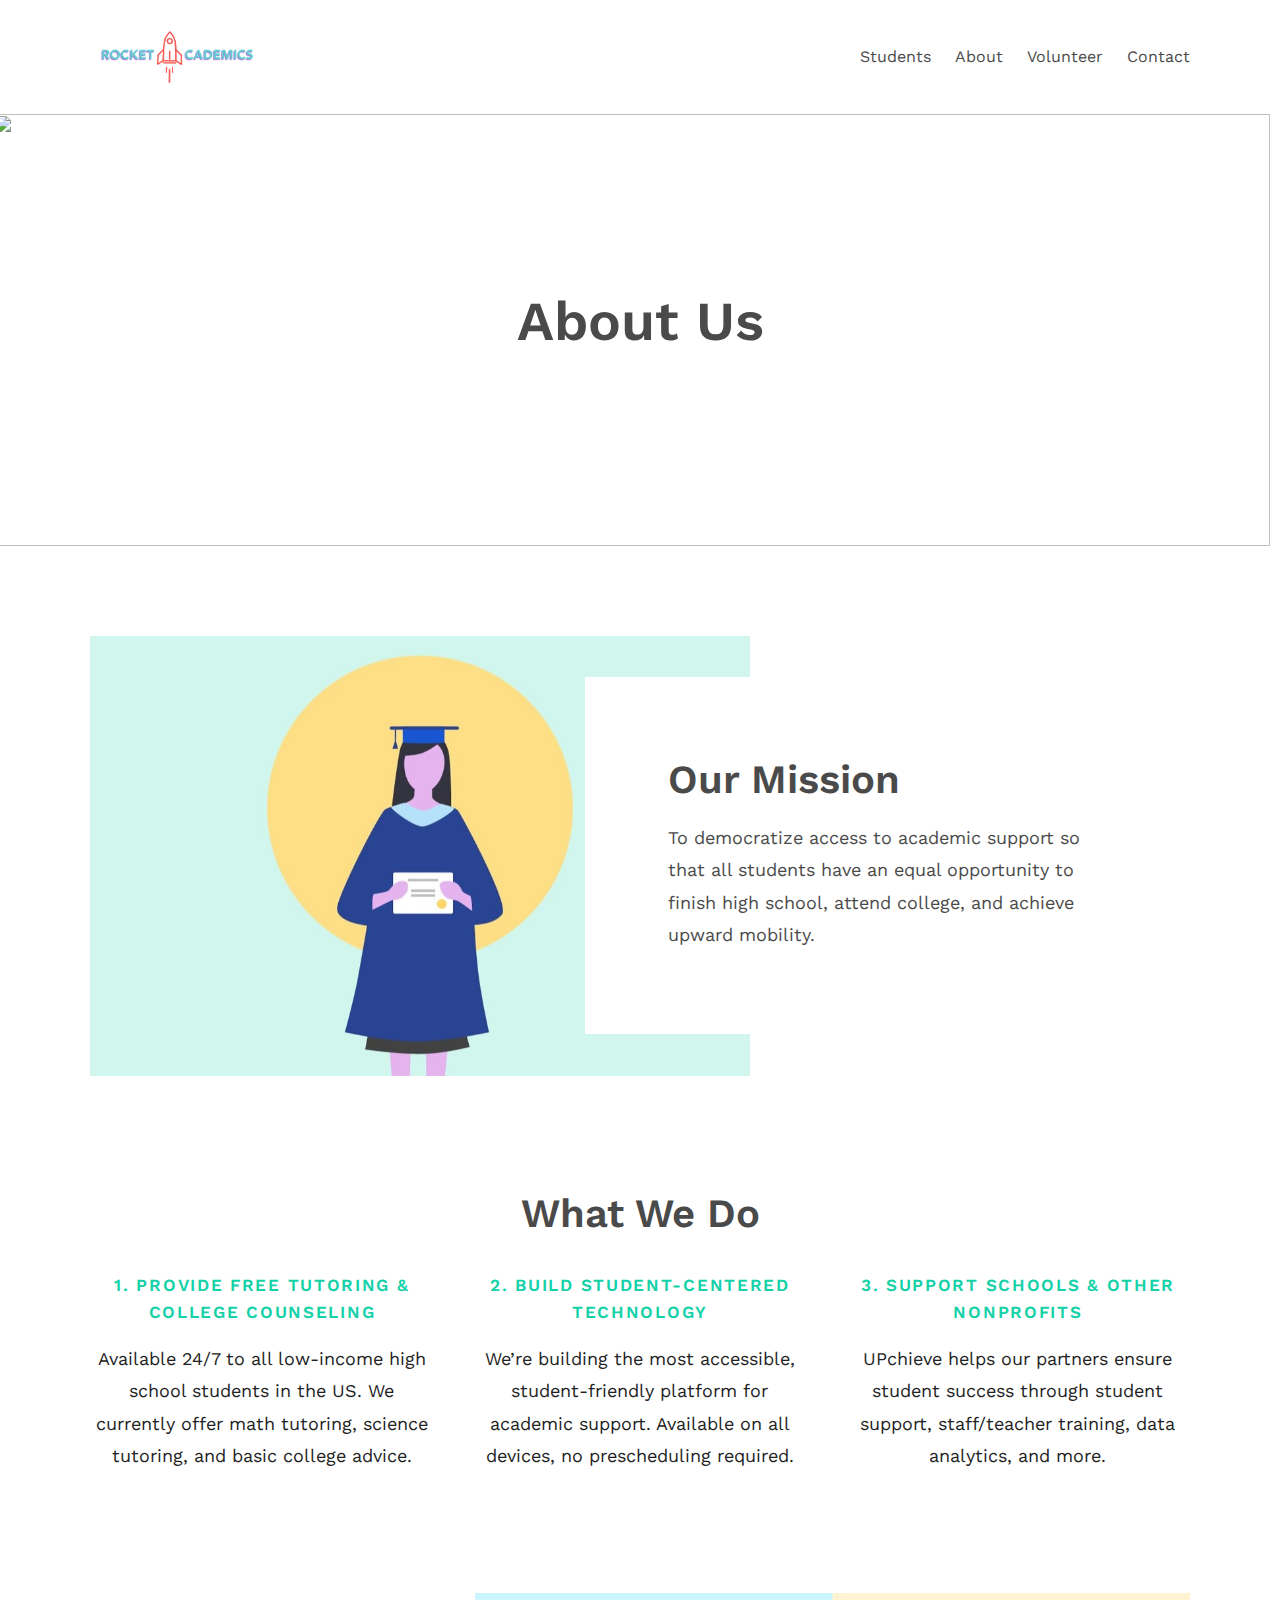
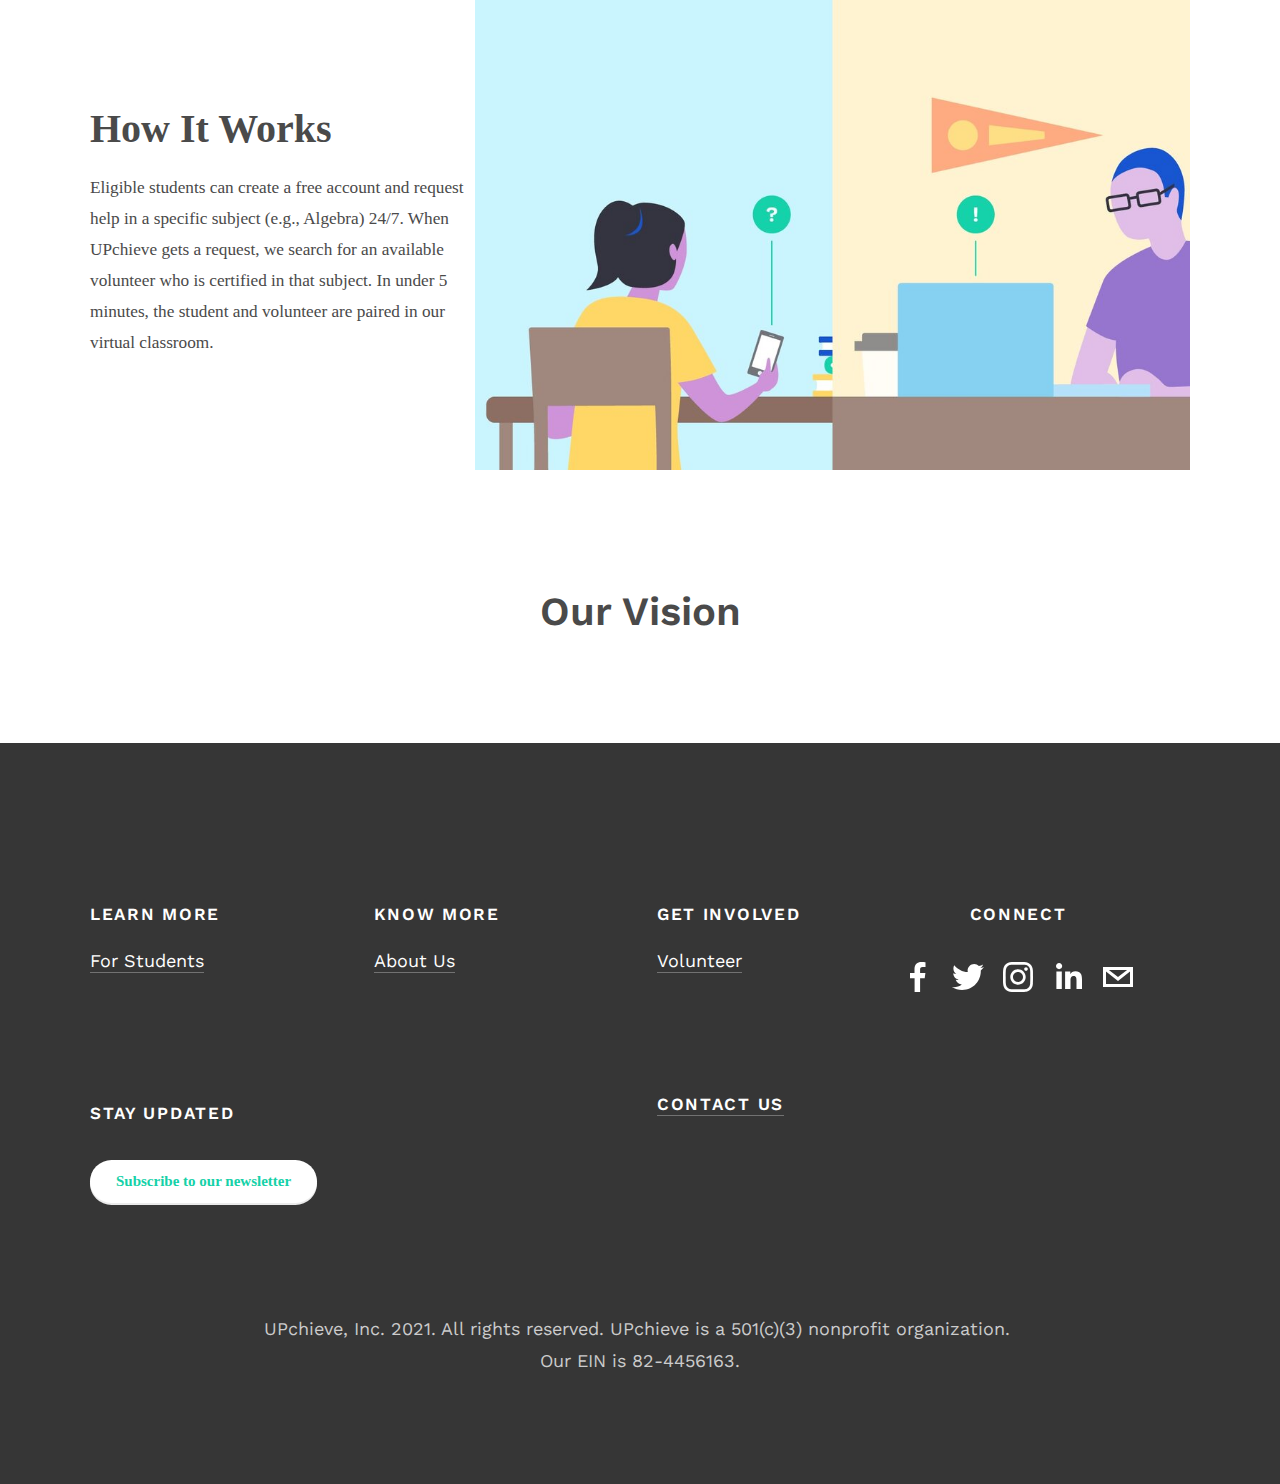
==== about-us.html @ 7eaf2185 "Update about-us.html" ====
<html xmlns:og="http://opengraphprotocol.org/schema/" xmlns:fb="http://www.facebook.com/2008/fbml" lang="en-US" class="yui3-js-enabled js flexbox canvas canvastext webgl no-touch hashchange history draganddrop rgba hsla multiplebgs backgroundsize borderimage borderradius boxshadow textshadow opacity cssanimations csscolumns cssgradients cssreflections csstransforms no-csstransforms3d csstransitions video audio svg inlinesvg svgclippaths wf-proximanova-n3-active wf-proximanova-n4-active wf-proximanova-n5-active wf-proximanova-n7-active wf-proximanova-i3-active wf-proximanova-i7-active wf-sofiapro-n3-active wf-sofiapro-n4-active wf-sofiapro-n5-active wf-sofiapro-n6-active wf-sofiapro-n7-active wf-active" style="" id="yui_3_17_2_1_1614247362707_76"><div id="yui3-css-stamp" style="position: absolute !important; visibility: hidden !important"></div><script async="" src="https://www.google-analytics.com/analytics.js"></script><script type="text/javascript" async="" src="https://app.posthog.com/static/array.js"></script><script async="" src="https://www.googletagmanager.com/gtm.js?id=GTM-NMVFPLP"></script><script id="allow-copy_script">(function agent() {
    let unlock = false
    document.addEventListener('allow_copy', (event) => {
      unlock = event.detail.unlock
    })

    const copyEvents = [
      'copy',
      'cut',
      'contextmenu',
      'selectstart',
      'mousedown',
      'mouseup',
      'mousemove',
      'keydown',
      'keypress',
      'keyup',
    ]
    const rejectOtherHandlers = (e) => {
      if (unlock) {
        e.stopPropagation()
        if (e.stopImmediatePropagation) e.stopImmediatePropagation()
      }
    }
    copyEvents.forEach((evt) => {
      document.documentElement.addEventListener(evt, rejectOtherHandlers, {
        capture: true,
      })
    })
  })()</script><head>
    <meta http-equiv="X-UA-Compatible" content="IE=edge,chrome=1">
    <meta name="viewport" content="initial-scale=1">

    <!-- This is Squarespace. --><!-- alysa-murray-7nfb -->
<base href="">
<meta charset="utf-8">
<title>Our Mission</title>
<link rel="shortcut icon" type="image/x-icon" href="https://images.squarespace-cdn.com/content/v1/57c0d8d1e58c622e8b6d5328/1491167260033-2BFH0VZBSEUCQPD588D6/ke17ZwdGBToddI8pDm48kOMM_kjGtcvYLyFhJov4gnyoCXeSvxnTEQmG4uwOsdIceAoHiyRoc52GMN5_2H8Wp0pp9QJX1XVE3um6nwW9pNPfmqFq-pEoZhkgyXrP4U0eWubdSzIiYkKFArODYQyhwQ/favicon.ico">
<link rel="canonical" href="https://upchieve.org/mission">
<meta property="og:site_name" content="Rocket Academics Free Online Tutoring">
<meta property="og:title" content="Our Mission">
<meta property="og:url" content="https://upchieve.org/mission">
<meta property="og:type" content="website">
<meta property="og:description" content="Democratizing access to academic support. We believe all students should have access to tutoring and college counseling when they need it.">
<meta property="og:image" content="http:https://static1.squarespace.com/static/57c0d8d1e58c622e8b6d5328/t/6013c2adaed44e75babddcb8/1611907763449/mobile-student1.png?format=1500w">
<meta property="og:image:width" content="1500">
<meta property="og:image:height" content="1342">
<meta itemprop="name" content="Our Mission">
<meta itemprop="url" content="https://upchieve.org/mission">
<meta itemprop="description" content="Democratizing access to academic support. We believe all students should have access to tutoring and college counseling when they need it.">
<meta itemprop="thumbnailUrl" content="http:https://static1.squarespace.com/static/57c0d8d1e58c622e8b6d5328/t/6013c2adaed44e75babddcb8/1611907763449/mobile-student1.png?format=1500w">
<link rel="image_src" href="http:https://static1.squarespace.com/static/57c0d8d1e58c622e8b6d5328/t/6013c2adaed44e75babddcb8/1611907763449/mobile-student1.png?format=1500w">
<meta itemprop="image" content="http:https://static1.squarespace.com/static/57c0d8d1e58c622e8b6d5328/t/6013c2adaed44e75babddcb8/1611907763449/mobile-student1.png?format=1500w">
<meta name="twitter:title" content="Our Mission">
<meta name="twitter:image" content="http:https://static1.squarespace.com/static/57c0d8d1e58c622e8b6d5328/t/6013c2adaed44e75babddcb8/1611907763449/mobile-student1.png?format=1500w">
<meta name="twitter:url" content="https://upchieve.org/mission">
<meta name="twitter:card" content="summary">
<meta name="twitter:description" content="Democratizing access to academic support. We believe all students should have access to tutoring and college counseling when they need it.">
<meta name="description" content="Democratizing access to academic support. We believe all students should 
have access to tutoring and college counseling when they need it.">
<link rel="preconnect" href="https://images.squarespace-cdn.com">
<script type="text/javascript" src="https://use.typekit.net/ik/[base64].js"></script>
<style type="text/css">@font-face{font-family:proxima-nova;src:url(https://use.typekit.net/af/56b0cd/00000000000000007735957d/30/l?subset_id=2&fvd=n3&v=3) format("woff2"),url(https://use.typekit.net/af/56b0cd/00000000000000007735957d/30/d?subset_id=2&fvd=n3&v=3) format("woff"),url(https://use.typekit.net/af/56b0cd/00000000000000007735957d/30/a?subset_id=2&fvd=n3&v=3) format("opentype");font-weight:300;font-style:normal;font-display:auto;}@font-face{font-family:proxima-nova;src:url(https://use.typekit.net/af/d45b9a/000000000000000077359577/30/l?subset_id=2&fvd=n4&v=3) format("woff2"),url(https://use.typekit.net/af/d45b9a/000000000000000077359577/30/d?subset_id=2&fvd=n4&v=3) format("woff"),url(https://use.typekit.net/af/d45b9a/000000000000000077359577/30/a?subset_id=2&fvd=n4&v=3) format("opentype");font-weight:400;font-style:normal;font-display:auto;}@font-face{font-family:proxima-nova;src:url(https://use.typekit.net/af/0758f3/000000000000000077359583/30/l?subset_id=2&fvd=n5&v=3) format("woff2"),url(https://use.typekit.net/af/0758f3/000000000000000077359583/30/d?subset_id=2&fvd=n5&v=3) format("woff"),url(https://use.typekit.net/af/0758f3/000000000000000077359583/30/a?subset_id=2&fvd=n5&v=3) format("opentype");font-weight:500;font-style:normal;font-display:auto;}@font-face{font-family:proxima-nova;src:url(https://use.typekit.net/af/98e3f6/000000000000000077359562/30/l?subset_id=2&fvd=n7&v=3) format("woff2"),url(https://use.typekit.net/af/98e3f6/000000000000000077359562/30/d?subset_id=2&fvd=n7&v=3) format("woff"),url(https://use.typekit.net/af/98e3f6/000000000000000077359562/30/a?subset_id=2&fvd=n7&v=3) format("opentype");font-weight:700;font-style:normal;font-display:auto;}@font-face{font-family:proxima-nova;src:url(https://use.typekit.net/af/fcae55/000000000000000077359580/30/l?subset_id=2&fvd=i3&v=3) format("woff2"),url(https://use.typekit.net/af/fcae55/000000000000000077359580/30/d?subset_id=2&fvd=i3&v=3) format("woff"),url(https://use.typekit.net/af/fcae55/000000000000000077359580/30/a?subset_id=2&fvd=i3&v=3) format("opentype");font-weight:300;font-style:italic;font-display:auto;}@font-face{font-family:proxima-nova;src:url(https://use.typekit.net/af/624cab/000000000000000077359558/30/l?subset_id=2&fvd=i7&v=3) format("woff2"),url(https://use.typekit.net/af/624cab/000000000000000077359558/30/d?subset_id=2&fvd=i7&v=3) format("woff"),url(https://use.typekit.net/af/624cab/000000000000000077359558/30/a?subset_id=2&fvd=i7&v=3) format("opentype");font-weight:700;font-style:italic;font-display:auto;}@font-face{font-family:sofia-pro;src:url(https://use.typekit.net/af/1416a9/00000000000000007735a15a/30/l?subset_id=2&fvd=n3&v=3) format("woff2"),url(https://use.typekit.net/af/1416a9/00000000000000007735a15a/30/d?subset_id=2&fvd=n3&v=3) format("woff"),url(https://use.typekit.net/af/1416a9/00000000000000007735a15a/30/a?subset_id=2&fvd=n3&v=3) format("opentype");font-weight:300;font-style:normal;font-display:auto;}@font-face{font-family:sofia-pro;src:url(https://use.typekit.net/af/5e6988/00000000000000007735a163/30/l?subset_id=2&fvd=n4&v=3) format("woff2"),url(https://use.typekit.net/af/5e6988/00000000000000007735a163/30/d?subset_id=2&fvd=n4&v=3) format("woff"),url(https://use.typekit.net/af/5e6988/00000000000000007735a163/30/a?subset_id=2&fvd=n4&v=3) format("opentype");font-weight:400;font-style:normal;font-display:auto;}@font-face{font-family:sofia-pro;src:url(https://use.typekit.net/af/4abf65/00000000000000007735a15d/30/l?subset_id=2&fvd=n5&v=3) format("woff2"),url(https://use.typekit.net/af/4abf65/00000000000000007735a15d/30/d?subset_id=2&fvd=n5&v=3) format("woff"),url(https://use.typekit.net/af/4abf65/00000000000000007735a15d/30/a?subset_id=2&fvd=n5&v=3) format("opentype");font-weight:500;font-style:normal;font-display:auto;}@font-face{font-family:sofia-pro;src:url(https://use.typekit.net/af/61b4ba/00000000000000007735a167/30/l?subset_id=2&fvd=n6&v=3) format("woff2"),url(https://use.typekit.net/af/61b4ba/00000000000000007735a167/30/d?subset_id=2&fvd=n6&v=3) format("woff"),url(https://use.typekit.net/af/61b4ba/00000000000000007735a167/30/a?subset_id=2&fvd=n6&v=3) format("opentype");font-weight:600;font-style:normal;font-display:auto;}@font-face{font-family:sofia-pro;src:url(https://use.typekit.net/af/09d302/00000000000000007735a14e/30/l?subset_id=2&fvd=n7&v=3) format("woff2"),url(https://use.typekit.net/af/09d302/00000000000000007735a14e/30/d?subset_id=2&fvd=n7&v=3) format("woff"),url(https://use.typekit.net/af/09d302/00000000000000007735a14e/30/a?subset_id=2&fvd=n7&v=3) format("opentype");font-weight:700;font-style:normal;font-display:auto;}</style><script type="text/javascript">try{Typekit.load();}catch(e){}</script>
<link rel="stylesheet" type="text/css" href="https://fonts.googleapis.com/css2?family=Alice:wght@400&amp;family=Work+Sans:wght@400;500;600;700">
<script type="text/javascript">SQUARESPACE_ROLLUPS = {};</script>
<script>(function(rollups, name) { if (!rollups[name]) { rollups[name] = {}; } rollups[name].js = ["https://assets.squarespace.com/universal/scripts-compressed/cldr-resource-pack-ee539354c82111cc002ed-min.en-US.js"]; })(SQUARESPACE_ROLLUPS, 'squarespace-cldr_resource_pack');</script>
<script crossorigin="anonymous" src="https://assets.squarespace.com/universal/scripts-compressed/cldr-resource-pack-ee539354c82111cc002ed-min.en-US.js"></script><script>(function(rollups, name) { if (!rollups[name]) { rollups[name] = {}; } rollups[name].js = ["https://assets.squarespace.com/universal/scripts-compressed/common-vendors-697c03eb55dfb6ae0fda8-min.en-US.js"]; })(SQUARESPACE_ROLLUPS, 'squarespace-common_vendors');</script>
<script crossorigin="anonymous" src="https://assets.squarespace.com/universal/scripts-compressed/common-vendors-697c03eb55dfb6ae0fda8-min.en-US.js"></script><script>(function(rollups, name) { if (!rollups[name]) { rollups[name] = {}; } rollups[name].js = ["https://assets.squarespace.com/universal/scripts-compressed/common-ffc8169852b2beeec99f0-min.en-US.js"]; })(SQUARESPACE_ROLLUPS, 'squarespace-common');</script>
<script crossorigin="anonymous" src="https://assets.squarespace.com/universal/scripts-compressed/common-ffc8169852b2beeec99f0-min.en-US.js"></script><script>(function(rollups, name) { if (!rollups[name]) { rollups[name] = {}; } rollups[name].js = ["https://assets.squarespace.com/universal/scripts-compressed/performance-fce1ecd97ff38813b9cf9-min.en-US.js"]; })(SQUARESPACE_ROLLUPS, 'squarespace-performance');</script>
<script crossorigin="anonymous" src="https://assets.squarespace.com/universal/scripts-compressed/performance-fce1ecd97ff38813b9cf9-min.en-US.js" defer=""></script><script data-name="static-context">Static = window.Static || {}; Static.SQUARESPACE_CONTEXT = {"facebookAppId":"314192535267336","facebookApiVersion":"v6.0","rollups":{"squarespace-announcement-bar":{"js":"https://assets.squarespace.com/universal/scripts-compressed/announcement-bar-553805b4ba731f501e893-min.en-US.js"},"squarespace-audio-player":{"css":"https://assets.squarespace.com/universal/styles-compressed/audio-player-03a5305221e9f3857f5d3fbff2cd9bbe-min.en-US.css","js":"https://assets.squarespace.com/universal/scripts-compressed/audio-player-9c1816e8320c93ef4fb27-min.en-US.js"},"squarespace-blog-collection-list":{"css":"https://assets.squarespace.com/universal/styles-compressed/blog-collection-list-d41d8cd98f00b204e9800998ecf8427e-min.en-US.css","js":"https://assets.squarespace.com/universal/scripts-compressed/blog-collection-list-4edf57726cd494ac04e8b-min.en-US.js"},"squarespace-calendar-block-renderer":{"css":"https://assets.squarespace.com/universal/styles-compressed/calendar-block-renderer-1e8a762808391e4b0bd8945da50793ac-min.en-US.css","js":"https://assets.squarespace.com/universal/scripts-compressed/calendar-block-renderer-3b883036f67061bf85b2a-min.en-US.js"},"squarespace-chartjs-helpers":{"css":"https://assets.squarespace.com/universal/styles-compressed/chartjs-helpers-9935a41d63cf08ca108505d288c1712e-min.en-US.css","js":"https://assets.squarespace.com/universal/scripts-compressed/chartjs-helpers-1679d8a6323a97664efce-min.en-US.js"},"squarespace-comments":{"css":"https://assets.squarespace.com/universal/styles-compressed/comments-14f3a759cd4fd78d3ee71727d1140ef7-min.en-US.css","js":"https://assets.squarespace.com/universal/scripts-compressed/comments-aa8a3ce7b3eb97f538077-min.en-US.js"},"squarespace-commerce-cart":{"js":"https://assets.squarespace.com/universal/scripts-compressed/commerce-cart-3e82fdfd23a224908ebe2-min.en-US.js"},"squarespace-dialog":{"css":"https://assets.squarespace.com/universal/styles-compressed/dialog-4c984bcaacc45888f9092057493234b6-min.en-US.css","js":"https://assets.squarespace.com/universal/scripts-compressed/dialog-456a6ff94575f0d037f13-min.en-US.js"},"squarespace-events-collection":{"css":"https://assets.squarespace.com/universal/styles-compressed/events-collection-1e8a762808391e4b0bd8945da50793ac-min.en-US.css","js":"https://assets.squarespace.com/universal/scripts-compressed/events-collection-9817f4956ef062ed31c21-min.en-US.js"},"squarespace-form-rendering-utils":{"js":"https://assets.squarespace.com/universal/scripts-compressed/form-rendering-utils-36b363d3e67aa36e0f427-min.en-US.js"},"squarespace-forms":{"css":"https://assets.squarespace.com/universal/styles-compressed/forms-763d974ea7719bb18959e8f0a891abe6-min.en-US.css","js":"https://assets.squarespace.com/universal/scripts-compressed/forms-2590c8d88ca2b3c048677-min.en-US.js"},"squarespace-gallery-collection-list":{"css":"https://assets.squarespace.com/universal/styles-compressed/gallery-collection-list-d41d8cd98f00b204e9800998ecf8427e-min.en-US.css","js":"https://assets.squarespace.com/universal/scripts-compressed/gallery-collection-list-d0f446a447f9e12c312c6-min.en-US.js"},"squarespace-image-zoom":{"css":"https://assets.squarespace.com/universal/styles-compressed/image-zoom-72b0ab7796582588032aa6472e2e2f14-min.en-US.css","js":"https://assets.squarespace.com/universal/scripts-compressed/image-zoom-d10bceade14c2ca4718d1-min.en-US.js"},"squarespace-pinterest":{"css":"https://assets.squarespace.com/universal/styles-compressed/pinterest-d41d8cd98f00b204e9800998ecf8427e-min.en-US.css","js":"https://assets.squarespace.com/universal/scripts-compressed/pinterest-d6a8a562970aba61c5e0f-min.en-US.js"},"squarespace-popup-overlay":{"css":"https://assets.squarespace.com/universal/styles-compressed/popup-overlay-68d60e7bd84500af34df575998cc00d0-min.en-US.css","js":"https://assets.squarespace.com/universal/scripts-compressed/popup-overlay-0129b4419be4ed0c72496-min.en-US.js"},"squarespace-product-quick-view":{"css":"https://assets.squarespace.com/universal/styles-compressed/product-quick-view-eedd090fe95cd960919fcf1e0a4293c3-min.en-US.css","js":"https://assets.squarespace.com/universal/scripts-compressed/product-quick-view-606fef613d542af0da71a-min.en-US.js"},"squarespace-products-collection-item-v2":{"css":"https://assets.squarespace.com/universal/styles-compressed/products-collection-item-v2-72b0ab7796582588032aa6472e2e2f14-min.en-US.css","js":"https://assets.squarespace.com/universal/scripts-compressed/products-collection-item-v2-9953260ed6470da428cf2-min.en-US.js"},"squarespace-products-collection-list-v2":{"css":"https://assets.squarespace.com/universal/styles-compressed/products-collection-list-v2-72b0ab7796582588032aa6472e2e2f14-min.en-US.css","js":"https://assets.squarespace.com/universal/scripts-compressed/products-collection-list-v2-7aca5927d38b280d42da2-min.en-US.js"},"squarespace-search-page":{"css":"https://assets.squarespace.com/universal/styles-compressed/search-page-207da8872118254c0a795bf9b187c205-min.en-US.css","js":"https://assets.squarespace.com/universal/scripts-compressed/search-page-0490b9c6ed7a4c83d7a5f-min.en-US.js"},"squarespace-search-preview":{"js":"https://assets.squarespace.com/universal/scripts-compressed/search-preview-2a260c7df057c4cadd3aa-min.en-US.js"},"squarespace-share-buttons":{"js":"https://assets.squarespace.com/universal/scripts-compressed/share-buttons-88fb150c92b353f7138f6-min.en-US.js"},"squarespace-simple-liking":{"css":"https://assets.squarespace.com/universal/styles-compressed/simple-liking-9ef41bf7ba753d65ec1acf18e093b88a-min.en-US.css","js":"https://assets.squarespace.com/universal/scripts-compressed/simple-liking-2207ca46fc8e98609572b-min.en-US.js"},"squarespace-social-buttons":{"css":"https://assets.squarespace.com/universal/styles-compressed/social-buttons-bf7788a87c794b73afd9d5c49f72f4f3-min.en-US.css","js":"https://assets.squarespace.com/universal/scripts-compressed/social-buttons-99b9a499693ec3b81e7a3-min.en-US.js"},"squarespace-tourdates":{"css":"https://assets.squarespace.com/universal/styles-compressed/tourdates-d41d8cd98f00b204e9800998ecf8427e-min.en-US.css","js":"https://assets.squarespace.com/universal/scripts-compressed/tourdates-a128b512af81627bbfb11-min.en-US.js"},"squarespace-website-overlays-manager":{"css":"https://assets.squarespace.com/universal/styles-compressed/website-overlays-manager-4f212ab97f9bc590002bb2ff55f69409-min.en-US.css","js":"https://assets.squarespace.com/universal/scripts-compressed/website-overlays-manager-5a7314c41752bbbd49fa1-min.en-US.js"}},"pageType":2,"website":{"id":"57c0d8d1e58c622e8b6d5328","identifier":"alysa-murray-7nfb","websiteType":1,"contentModifiedOn":1614047525837,"cloneable":false,"hasBeenCloneable":false,"siteStatus":{},"language":"en-US","timeZone":"America/New_York","machineTimeZoneOffset":-18000000,"timeZoneOffset":-18000000,"timeZoneAbbr":"EST","siteTitle":"Rocket Academics Free Online Tutoring and College Counseling","fullSiteTitle":"Our Mission","siteTagLine":"","siteDescription":"<p>BelieveAchieve is a volunteer-run ed-tech initiative with the goal of providing free, online, and on-demand educational and guidance services to disadvantaged students in the U.S.</p>","logoImageId":"58e6f7d3cd0f6890d14a989b","socialLogoImageId":"6013c2adaed44e75babddcb8","shareButtonOptions":{"3":true,"8":true,"4":true,"6":true,"1":true,"2":true,"7":true},"logoImageUrl":"https://static1.squarespace.com/static/57c0d8d1e58c622e8b6d5328/t/58e6f7d3cd0f6890d14a989b/1614047525837/","socialLogoImageUrl":"https://static1.squarespace.com/static/57c0d8d1e58c622e8b6d5328/t/6013c2adaed44e75babddcb8/1614047525837/","authenticUrl":"https://upchieve.org","internalUrl":"https://alysa-murray-7nfb.squarespace.com","baseUrl":"https://upchieve.org","primaryDomain":"upchieve.org","sslSetting":3,"isHstsEnabled":false,"socialAccounts":[{"serviceId":2,"userId":"1198612856867612","screenname":"BelieveAchieve","addedOn":1472430982133,"profileUrl":"https://www.facebook.com/UPchieve/","iconUrl":"http://graph.facebook.com/1198612856867612/picture?type=square","metaData":{"service":"facebook"},"iconEnabled":true,"serviceName":"facebook"},{"serviceId":4,"userId":"793261756403646465","userName":"EdTech4Good","screenname":"BelieveAchieve","addedOn":1478131040856,"profileUrl":"https://twitter.com/UPchieve","iconUrl":"http://pbs.twimg.com/profile_images/793638282122895360/WINB8hfW_normal.jpg","collectionId":"581a7d6046c3c4492a22ed00","iconEnabled":true,"serviceName":"twitter"},{"serviceId":10,"userId":"8632423060","userName":"upchieve","screenname":"UPchieve","addedOn":1542731965954,"profileUrl":"http://instagram.com/upchieve","iconUrl":"https://scontent.cdninstagram.com/vp/5a386a332fed77d4931d168b95e3e47c/5C7AD4CB/t51.2885-19/s150x150/41775965_2137126069861787_8989593861672140800_n.jpg","collectionId":"5bf438bd506fbedac5b6fe67","iconEnabled":true,"serviceName":"instagram"},{"serviceId":14,"userId":"PSU4GHy9_3","userName":"alysamurray","screenname":"Alysa Murray","addedOn":1472431167954,"profileUrl":"https://www.linkedin.com/company/upchieve","iconUrl":"https://media.licdn.com/mpr/mprx/0_7BV1hxfO1jdwP9hQQ6mgwaSOPyBZvQTnh6h1LwJ0nJiJv9u6oThPwxS0zJi5P9hn2PhOG4axxEeM9G6n6X0fHwfPVEe49GHo6X0riEVYAwgNpq1nEvWY_Oq7s0tHxGxR7bU0kZ8u0Y9","iconEnabled":true,"serviceName":"linkedin"},{"serviceId":20,"userId":"aly.murray@upchieve.org","screenname":"hello@upchieve.org","addedOn":1494873478208,"profileUrl":"mailto:hello@upchieve.org","iconEnabled":true,"serviceName":"email"}],"typekitId":"","statsMigrated":false,"imageMetadataProcessingEnabled":false,"screenshotId":"d0925877","captchaSettings":{"enabledForDonations":false},"showOwnerLogin":false},"websiteSettings":{"id":"57c0d8d1e58c622e8b6d532b","websiteId":"57c0d8d1e58c622e8b6d5328","type":"Non-Profit","subjects":[],"country":"US","state":"NY","simpleLikingEnabled":true,"mobileInfoBarSettings":{"isContactEmailEnabled":false,"isContactPhoneNumberEnabled":false,"isLocationEnabled":false,"isBusinessHoursEnabled":false},"announcementBarSettings":{"style":1,"text":"<p class=\"\" style=\"white-space:pre-wrap;\">In response to COVID-19, we\u2019re giving Title 1 schools 100% free access to UPchieve. Learn more here.</p>","clickthroughUrl":{"url":"https://upchieve.org/school-closures","newWindow":false}},"commentLikesAllowed":true,"commentAnonAllowed":true,"commentThreaded":true,"commentApprovalRequired":false,"commentAvatarsOn":true,"commentSortType":2,"commentFlagThreshold":0,"commentFlagsAllowed":true,"commentEnableByDefault":false,"commentDisableAfterDaysDefault":0,"disqusShortname":"","commentsEnabled":true,"contactPhoneNumber":"","storeSettings":{"returnPolicy":null,"termsOfService":null,"privacyPolicy":null,"expressCheckout":false,"continueShoppingLinkUrl":"/","useLightCart":false,"showNoteField":false,"shippingCountryDefaultValue":"US","billToShippingDefaultValue":false,"showShippingPhoneNumber":false,"isShippingPhoneRequired":false,"showBillingPhoneNumber":false,"isBillingPhoneRequired":false,"currenciesSupported":["CHF","HKD","MXN","EUR","DKK","USD","CAD","MYR","NOK","THB","AUD","SGD","ILS","PLN","GBP","CZK","SEK","NZD","PHP","RUB"],"defaultCurrency":"USD","selectedCurrency":"USD","measurementStandard":1,"showCustomCheckoutForm":false,"enableMailingListOptInByDefault":true,"sameAsRetailLocation":false,"merchandisingSettings":{"scarcityEnabledOnProductItems":false,"scarcityEnabledOnProductBlocks":false,"scarcityMessageType":"DEFAULT_SCARCITY_MESSAGE","scarcityThreshold":10,"multipleQuantityAllowedForServices":true,"restockNotificationsEnabled":false,"restockNotificationsMailingListSignUpEnabled":false,"relatedProductsEnabled":false,"relatedProductsOrdering":"random","soldOutVariantsDropdownDisabled":false,"productComposerOptedIn":false,"productComposerABTestOptedOut":false},"isLive":false,"multipleQuantityAllowedForServices":true},"useEscapeKeyToLogin":false,"ssBadgeType":1,"ssBadgePosition":4,"ssBadgeVisibility":1,"ssBadgeDevices":1,"pinterestOverlayOptions":{"mode":"disabled"},"ampEnabled":true},"cookieSettings":{"isCookieBannerEnabled":false,"isRestrictiveCookiePolicyEnabled":false,"isRestrictiveCookiePolicyAbsolute":false,"cookieBannerText":"","cookieBannerTheme":"","cookieBannerVariant":"","cookieBannerPosition":"","cookieBannerCtaVariant":"","cookieBannerCtaText":""},"websiteCloneable":false,"collection":{"title":"Our Mission | Democratizing Access to Academic Support","id":"601380e575df176448f94b6b","fullUrl":"/mission","type":10,"permissionType":1},"subscribed":false,"appDomain":"squarespace.com","templateTweakable":true,"tweakJSON":{"aspect-ratio":"Auto","gallery-arrow-style":"No Background","gallery-aspect-ratio":"3:2 Standard","gallery-auto-crop":"true","gallery-autoplay":"false","gallery-design":"Slideshow","gallery-info-overlay":"Show on Hover","gallery-loop":"false","gallery-navigation":"Bullets","gallery-show-arrows":"true","gallery-transitions":"Fade","galleryArrowBackground":"rgba(34,34,34,1)","galleryArrowColor":"rgba(255,255,255,1)","galleryAutoplaySpeed":"3","galleryCircleColor":"rgba(255,255,255,1)","galleryInfoBackground":"rgba(0, 0, 0, .7)","galleryThumbnailSize":"100px","gridSize":"350px","gridSpacing":"20px","tweak-blog-list-columns":"2","tweak-blog-list-item-image-aspect-ratio-grid":"4:3 Four-Three","tweak-blog-list-item-image-aspect-ratio-stacked":"3:2 Standard","tweak-blog-list-item-image-show":"true","tweak-blog-list-spacing":"25px","tweak-blog-list-style":"Grid","tweak-footer-layout":"Columns","tweak-header-bottom-overlay-on-index-gallery":"false","tweak-index-gallery-apply-bottom-spacing":"true","tweak-index-gallery-autoplay-duration":"3","tweak-index-gallery-autoplay-enable":"true","tweak-index-gallery-fixed-height":"true","tweak-index-gallery-height":"63vh","tweak-index-gallery-indicators":"None","tweak-index-gallery-layout":"Slideshow","tweak-index-gallery-transition":"Fade","tweak-index-gallery-transition-duration":"500","tweak-index-nav-position":"Right","tweak-index-page-apply-bottom-spacing":"false","tweak-index-page-fullscreen":"Pages with Backgrounds Only","tweak-index-page-min-height":"100vh","tweak-mobile-breakpoint":"640px","tweak-overlay-parallax-enabled":"false","tweak-overlay-parallax-new-math":"true","tweak-product-item-image-zoom-factor":"2","tweak-product-list-item-hover-behavior":"Fade","tweak-product-list-items-per-row":"2","tweak-related-products-items-per-row":"3","tweak-related-products-title-spacing":"50px","tweak-site-ajax-loading-enable":"true","tweak-site-border-show":"false","tweak-site-border-width":"10px"},"templateId":"55f0aac0e4b0f0a5b7e0b22e","templateVersion":"7","pageFeatures":[1,2,4],"gmRenderKey":"QUl6YVN5Q0JUUk9xNkx1dkZfSUUxcjQ2LVQ0QWVUU1YtMGQ3bXk4","templateScriptsRootUrl":"https://static1.squarespace.com/static/ta/55f0a9b0e4b0f3eb70352f6d/341/scripts/","betaFeatureFlags":["seven-one-menu-overlay-theme-switcher","commerce_category_id_discounts_enabled","commerce_add_to_cart_rate_limiting","uas_swagger_token_client","campaigns_email_reuse_template_flow","commerce_restock_notifications","seven_one_frontend_render_gallery_section","domains_transfer_flow_hide_preface","seven_one_frontend_render_page_section","commerce_reduce_cart_calculations","commerce_setup_wizard","ORDERS-SERVICE-check-digital-good-access-with-service","domain_info_via_registrar_service","ORDER_SERVICE-submit-subscription-order-through-service","nested_categories_migration_enabled","commerce-recaptcha-enterprise","campaigns_user_templates_in_sidebar","crm_advanced_filtering","domains_use_new_domain_connect_strategy","domain_deletion_via_registrar_service","commerce_subscription_order_delay","ORDERS-SERVICE-reset-digital-goods-access-with-service","newsletter_block_captcha","commerce_minimum_order_amount","ORDER_SERVICE-submit-reoccurring-subscription-order-through-service","domains_universal_search","member_areas_discounts","campaigns_single_opt_in","donations_customer_accounts","omit_tweakengine_tweakvalues","gallery_captions_71","commerce_instagram_product_checkout_links","list_sent_to_groups","seven-one-main-content-preview-api","uas_swagger_session_client","commerce_pdp_layout_catalog","domain_locking_via_registrar_service","commerce_activation_experiment_add_payment_processor_card","domains_transfer_flow_improvements","dg_downloads_from_fastly","seven_one_portfolio_hover_layouts","customer_notifications_panel_v2","commerce_afterpay","campaigns_new_sender_profile_page","local_listings","events_panel_70","member_areas_ga","digital_download_link_expiration_resubmission","domains_allow_async_gsuite","crm_campaigns_sending","seven_one_header_editor_update","reduce_general_search_api_traffic","commerce_pdp_survey_modal","uas_swagger_unauthenticated_session_client","seven_one_image_effects","uas_swagger_site_user_account_client","seven-one-content-preview-section-api","campaigns_new_template_picker","generic_iframe_loader_for_campaigns","animations_august_2020_new_preset","campaigns_new_subscriber_search","commerce_onboarding_tools_screen_test"],"impersonatedSession":false,"demoCollections":[{"collectionId":"59dbc8046f4ca35190c95826","deleted":true},{"collectionId":"59dbf179b1ffb663628e8970","deleted":true},{"collectionId":"59dce406197aeaa266569556","deleted":true},{"collectionId":"59dd036e64b05fcabcbb4101","deleted":true},{"collectionId":"59de5a784c0dbfb7e569d34e","deleted":true},{"collectionId":"59de5e5d4c326db05ce08732","deleted":true},{"collectionId":"59de85569f8dce12670a759d","deleted":true},{"collectionId":"59df9cfdb07869bc338fc45e","deleted":true},{"collectionId":"59e4cf728dd041f0a6ce6207","deleted":true},{"collectionId":"59e66b469f8dcede14cd3d86","deleted":true},{"collectionId":"59e76e428a02c7895f77a1c2","deleted":true},{"collectionId":"59e76f07d0e6286d949d4c06","deleted":true},{"collectionId":"59e76f26e9bfdf9832d9b5d2","deleted":true},{"collectionId":"59e770bc64b05fbe44979acc","deleted":true},{"collectionId":"59e7723d692ebe8b379bc769","deleted":true},{"collectionId":"59e77875b1ffb6b9f6f03b12","deleted":true},{"collectionId":"59e7971764b05f0fd8bc1e14","deleted":true},{"collectionId":"59e799e2cf81e009aa68e8e2","deleted":true},{"collectionId":"59e79c3ad55b41a399f2f567","deleted":true},{"collectionId":"59e79c4518b27d2443197ac7","deleted":true},{"collectionId":"59e79c4face864d26f94ba0c","deleted":true},{"collectionId":"59e7aa4c29f187c4051a4712","deleted":true},{"collectionId":"59f7636153450aa3ec740588","deleted":true},{"collectionId":"59f8a6e2e2c48368e55c2c3e","deleted":true}],"tzData":{"zones":[[-300,"US","E%sT",null]],"rules":{"US":[[1967,2006,null,"Oct","lastSun","2:00","0","S"],[1987,2006,null,"Apr","Sun>=1","2:00","1:00","D"],[2007,"max",null,"Mar","Sun>=8","2:00","1:00","D"],[2007,"max",null,"Nov","Sun>=1","2:00","0","S"]]}}};</script><script type="text/javascript"> SquarespaceFonts.loadViaContext(); Squarespace.load(window);</script><script type="application/ld+json">{"url":"https://upchieve.org","name":"UPchieve Free Online Tutoring and College Counseling","description":"<p>BelieveAchieve is a volunteer-run ed-tech initiative with the goal of providing free, online, and on-demand educational and guidance services to disadvantaged students in the U.S.</p>","image":"https://static1.squarespace.com/static/57c0d8d1e58c622e8b6d5328/t/58e6f7d3cd0f6890d14a989b/1614047525837/","@context":"http://schema.org","@type":"WebSite"}</script><link rel="stylesheet" type="text/css" href="css/site.css?&amp;filterFeatures=false"><!-- Google Tag Manager -->

  <style type="text/css" data-asas-style="">body, div, a, p, span{ user-select: text !important; }p, h1, h2, h3, h4, h5, h6{ cursor: auto; user-select: text !important; }::selection{ background-color: #338FFF !important; color: #fff !important; }</style></head>
  <body id="collection-601380e575df176448f94b6b" class="tweak-social-icons-style-regular tweak-social-icons-shape-square tweak-site-width-option-full-background tweak-icon-weight-light tweak-site-ajax-loading-enable tweak-site-ajax-loading-bar-show ancillary-header-top-left-layout-horizontal ancillary-header-top-center-layout-horizontal ancillary-header-top-right-layout-horizontal ancillary-header-bottom-left-layout-horizontal ancillary-header-bottom-center-layout-horizontal ancillary-header-bottom-right-layout-horizontal ancillary-header-branding-position-top-left ancillary-header-tagline-position-hide ancillary-header-primary-nav-position-top-right ancillary-header-secondary-nav-position-top-right ancillary-header-social-position-hide ancillary-header-search-position-hide ancillary-header-cart-position-top-right ancillary-header-account-position-hide tweak-header-primary-nav-hover-style-spotlight tweak-header-primary-nav-button-style-solid tweak-header-primary-nav-button-shape-square tweak-header-secondary-nav-hover-style-button tweak-header-secondary-nav-button-style-outline tweak-header-secondary-nav-button-shape-pill tweak-header-search-style-icon-only tweak-header-search-placeholder-show tweak-header-cart-style-text tweak-header-account-style-text tweak-overlay-parallax-new-math tweak-index-nav-style-none tweak-index-nav-position-right tweak-index-nav-text-show tweak-index-page-fullscreen-pages-with-backgrounds-only tweak-index-page-scroll-indicator-none tweak-index-page-scroll-indicator-icon-arrow tweak-index-page-scroll-indicator-icon-weight-light tweak-index-gallery-layout-slideshow tweak-index-gallery-spacing-top-bottom-show tweak-index-gallery-fixed-height tweak-index-gallery-apply-bottom-spacing tweak-index-gallery-hover-style-plain tweak-index-gallery-controls-large-arrows tweak-index-gallery-controls-icon-weight-medium tweak-index-gallery-indicators-none tweak-index-gallery-autoplay-enable tweak-index-gallery-transition-fade tweak-index-gallery-content-position-middle-center tweak-index-gallery-content-text-alignment-left tweak-footer-show tweak-footer-layout-columns tweak-footer-layout-columns-auto tweak-footer-stacked-alignment-center tweak-mobile-bar-top-fixed ancillary-mobile-bar-branding-position-top-left ancillary-mobile-bar-menu-icon-position-top-right tweak-mobile-bar-menu-icon-plus ancillary-mobile-bar-search-icon-position-hide ancillary-mobile-bar-cart-position-hide tweak-mobile-bar-cart-style-text ancillary-mobile-bar-account-position-hide tweak-mobile-bar-account-style-text tweak-mobile-overlay-slide-origin-left tweak-mobile-overlay-close-show tweak-mobile-overlay-menu-primary-button-style-outline tweak-mobile-overlay-menu-primary-button-shape-pill tweak-mobile-overlay-menu-secondary-button-style-outline tweak-mobile-overlay-menu-secondary-button-shape-pill tweak-quote-block-alignment-center tweak-blog-meta-primary-category tweak-blog-meta-secondary-date tweak-blog-list-style-grid tweak-blog-list-alignment-left tweak-blog-list-item-image-show tweak-blog-list-item-image-aspect-ratio-grid-43-four-three tweak-blog-list-item-image-aspect-ratio-stacked-32-standard tweak-blog-list-item-title-show tweak-blog-list-item-excerpt-show tweak-blog-list-item-body-show tweak-blog-list-item-readmore-below-excerpt tweak-blog-list-item-meta-position-above-title tweak-blog-list-pagination-link-label-show tweak-blog-list-pagination-link-icon-weight-light tweak-blog-item-alignment-center tweak-blog-item-meta-position-below-title tweak-blog-item-share-position-below-content tweak-blog-item-pagination-link-label-show tweak-blog-item-pagination-link-title-show tweak-blog-item-pagination-link-meta-hide tweak-blog-item-pagination-link-icon-weight-light event-thumbnails event-thumbnail-size-32-standard event-date-label event-list-show-cats event-list-date event-list-time event-list-address event-excerpts event-item-back-link gallery-design-slideshow aspect-ratio-auto lightbox-style-dark gallery-navigation-bullets gallery-info-overlay-show-on-hover gallery-aspect-ratio-32-standard gallery-arrow-style-no-background gallery-transitions-fade gallery-show-arrows gallery-auto-crop tweak-product-list-image-aspect-ratio-11-square tweak-product-list-item-hover-behavior-fade tweak-product-list-meta-position-under tweak-product-list-mobile-meta-position-under tweak-product-list-meta-alignment-under-center tweak-product-list-meta-alignment-overlay-center-center tweak-product-list-show-title tweak-product-list-filter-display-top tweak-product-list-filter-alignment-center tweak-product-item-nav-show-none tweak-product-item-nav-pagination-style-previousnext tweak-product-item-nav-breadcrumb-alignment-left tweak-product-item-nav-pagination-alignment-split tweak-product-item-gallery-position-right tweak-product-item-gallery-design-stacked tweak-product-item-gallery-aspect-ratio-11-square tweak-product-item-gallery-thumbnail-alignment-left tweak-product-item-details-alignment-left tweak-product-item-details-show-title tweak-product-item-details-show-price tweak-product-item-details-show-excerpt tweak-product-item-details-excerpt-position-below-price tweak-product-item-details-show-share-buttons tweak-product-item-details-show-variants tweak-product-item-details-show-quantity tweak-product-item-details-options-style-pill tweak-product-item-details-show-add-to-cart-button tweak-product-item-details-add-to-cart-button-style-solid tweak-product-item-details-add-to-cart-button-shape-pill tweak-product-item-details-add-to-cart-button-padding-medium tweak-product-item-image-zoom-behavior-hover tweak-related-products-image-aspect-ratio-11-square tweak-related-products-meta-alignment-under-center tweak-product-badge-style-none tweak-product-badge-position-top-right tweak-product-badge-inset-floating newsletter-style-light hide-opentable-icons opentable-style-dark small-button-style-raised small-button-shape-pill medium-button-style-raised medium-button-shape-pill large-button-style-raised large-button-shape-pill image-block-poster-text-alignment-center image-block-card-content-position-center image-block-card-text-alignment-left image-block-overlap-content-position-center image-block-overlap-text-alignment-left image-block-collage-content-position-center image-block-collage-text-alignment-left image-block-stack-dynamic-font-sizing image-block-stack-text-alignment-left button-style-outline button-corner-style-pill tweak-product-quick-view-button-style-docked tweak-product-quick-view-button-position-center tweak-product-quick-view-lightbox-excerpt-display-truncate tweak-product-quick-view-lightbox-show-arrows tweak-product-quick-view-lightbox-show-close-button tweak-product-quick-view-lightbox-controls-weight-light tweak-share-buttons-style-icon-only tweak-share-buttons-icons-show tweak-share-buttons-standard-background-color native-currency-code-usd collection-type-page collection-layout-default collection-601380e575df176448f94b6b mobile-style-available sqs-has-custom-cart has-logo-image has-social has-parallax-images enable-load-effects has-primary-nav has-secondary-nav parallax-item-positioning-method-fixed" data-controller="HashManager, SiteLoader, MobileClassname" data-controllers-bound="HashManager, SiteLoader, MobileClassname" cz-shortcut-listen="true">

    <div class="Loader"></div>

    <div class="Mobile loaded" data-nc-base="mobile-bar" data-controller="AncillaryLayout" data-controllers-bound="AncillaryLayout">
  <div class="Mobile-bar Mobile-bar--top" data-nc-group="top" data-controller="MobileOffset" data-controllers-bound="MobileOffset">

    <div data-nc-container="top-left">
      
    <a href="/" class="Mobile-bar-branding" data-nc-element="branding" data-content-field="site-title">
        
          
            <img src="https://static1.squarespace.com/static/57c0d8d1e58c622e8b6d5328/t/58e6f7d3cd0f6890d14a989b/1614047525837/?format=1500w" alt="UPchieve Free Online Tutoring and College Counseling" class="Mobile-bar-branding-logo">
          
        
      </a></div>
    <div data-nc-container="top-center"></div>
    <div data-nc-container="top-right"><button class="Mobile-bar-menu" data-nc-element="menu-icon" data-controller-overlay="menu" data-controller="MobileOverlayToggle" data-controllers-bound="MobileOverlayToggle">
          <svg xmlns="http://www.w3.org/2000/svg" width="50" height="50" fill="currentColor" class="bi bi-plus" viewBox="0 0 16 16">
           <path d="M8 4a.5.5 0 0 1 .5.5v3h3a.5.5 0 0 1 0 1h-3v3a.5.5 0 0 1-1 0v-3h-3a.5.5 0 0 1 0-1h3v-3A.5.5 0 0 1 8 4z"/>
       </svg>
      </button></div>
  </div>
  <div class="Mobile-bar Mobile-bar--bottom" data-nc-group="bottom" data-controller="MobileOffset" data-controllers-bound="MobileOffset">
    <div data-nc-container="bottom-left">
      
    </div>
    <div data-nc-container="bottom-center">
      
    </div>
    <div data-nc-container="bottom-right">
      
      
    </div>
  </div>

  <div class="Mobile-overlay">
    <div class="Mobile-overlay-menu" data-controller="MobileOverlayFolders" data-controllers-bound="MobileOverlayFolders">
      <div class="Mobile-overlay-menu-main">
        <nav class="Mobile-overlay-nav Mobile-overlay-nav--primary" data-content-field="navigation">
          
  
    
      
        
          
            <a href="students.html" class="Mobile-overlay-nav-item">
              Students
            </a><br>
            <a href="about-us.html" class="Mobile-overlay-nav-item">
              About
            </a><br>
            <a href="volunteer-with-us.html" class="Mobile-overlay-nav-item">
              Volunteer
            </a><br>
              <a href="contact.html" target="_blank" class="Mobile-overlay-nav-item">
              Contact 
            </a>
         </nav>
        
      </div>
     
    </div>
    <button class="Mobile-overlay-close" data-controller="MobileOverlayToggle" data-controllers-bound="MobileOverlayToggle">
      <svg xmlns="http://www.w3.org/2000/svg" width="40" height="40" fill="currentColor" class="bi bi-x" viewBox="0 0 16 16">
  <path d="M4.646 4.646a.5.5 0 0 1 .708 0L8 7.293l2.646-2.647a.5.5 0 0 1 .708.708L8.707 8l2.647 2.646a.5.5 0 0 1-.708.708L8 8.707l-2.646 2.647a.5.5 0 0 1-.708-.708L7.293 8 4.646 5.354a.5.5 0 0 1 0-.708z"/>
</svg>
    </button>
    <div class="Mobile-overlay-back" data-controller="MobileOverlayToggle" data-controllers-bound="MobileOverlayToggle"></div>
  </div>
</div>


    <div class="Parallax-host-outer">
      <div class="Parallax-host" data-parallax-host="">
        
          
            
              
                
                
                  
                    <div class="Parallax-item" data-parallax-item="" data-parallax-id="601380e575df176448f94b6b"></div>
                  
                
              
            
          
        
      </div>
    </div>

    <div class="Site loaded" data-nc-base="header" data-controller="AncillaryLayout" id="yui_3_17_2_1_1614247362707_75" data-controllers-bound="AncillaryLayout">
      <div class="sqs-announcement-bar-dropzone"></div>

         <header class="Header Header--top">
        <div class="Header-inner Header-inner--top" data-nc-group="top">
          <div data-nc-container="top-left">

            

          <a href="index.html" class="Header-branding" data-nc-element="branding" data-content-field="site-title">
                
                  
                    <img src="img/logo.png" alt="UPchieve Free Online Tutoring and College Counseling" class="Header-branding-logo">
                  
                
              </a></div>
          <div data-nc-container="top-center">
            
            
              
            
          </div>
          <div data-nc-container="top-right">

            

          <nav class="Header-nav Header-nav--primary" data-nc-element="primary-nav" data-content-field="navigation">
                
  <div class="Header-nav-inner">
    <a href="students.html" class="Header-nav-item" data-test="template-nav">Students</a><span class="Header-nav-item Header-nav-item--folder">

      <a href="about-us.html" class="Header-nav-folder-title" data-controller="HeaderNavFolderTouch" data-controllers-bound="HeaderNavFolderTouch">About</a>

      
    </span><span class="Header-nav-item Header-nav-item--folder">

      <a href="volunteer-with-us.html" class="Header-nav-folder-title" data-controller="HeaderNavFolderTouch" data-controllers-bound="HeaderNavFolderTouch">Volunteer</a>

     
    </span><a href="contact.html" target="_blank" class="Header-nav-item">Contact</a>
  </div>

              </nav></div>
        </div>
      </header>

      <div class="Site-inner" data-controller="HeaderOverlay" id="yui_3_17_2_1_1614247362707_74" data-controllers-bound="HeaderOverlay">

        <header class="Header Header--bottom Header--overlay">
          <div class="Header-inner Header-inner--bottom" data-nc-group="bottom">
            <div data-nc-container="bottom-left">
              
            </div>
            <div data-nc-container="bottom-center">

              
              

            </div>
            <div data-nc-container="bottom-right">

              

            </div>
          </div>
        </header>

        <div class="Content-outer" id="yui_3_17_2_1_1614247362707_73">
          
            
              
                
                  
                    <section class="Intro Intro--has-image" data-parallax-original-element="" data-parallax-id="601380e575df176448f94b6b" data-controller="Parallax" data-controllers-bound="Parallax">
  <div class="sqs-layout sqs-grid-12 columns-12 Intro-content sqs-alternate-block-style-container" data-layout-label="Intro" data-type="block-field" data-updated-on="1611893185369" id="601380e575df176448f94b6b_intro" style="margin-top: 0px;"><div class="row sqs-row"><div class="col sqs-col-12 span-12"><div class="sqs-block html-block sqs-block-html" data-block-type="2" id="block-967a54d0c9f4842c74e5"><div class="sqs-block-content"><h1 style="text-align:center;white-space:pre-wrap;">About Us</h1></div></div></div></div></div>
  
    
      <figure class="Intro-image loaded" data-parallax-image-wrapper="" style="overflow: hidden;">
        
  <img data-src="https://images.squarespace-cdn.com/content/v1/57c0d8d1e58c622e8b6d5328/1611892952015-P5OAVKT1DT8VUS94UF44/ke17ZwdGBToddI8pDm48kMGNDY4zwCHScYQnbsoPOpoUqsxRUqqbr1mOJYKfIPR7LoDQ9mXPOjoJoqy81S2I8N_N4V1vUb5AoIIIbLZhVYxCRW4BPu10St3TBAUQYVKc_gPHCY4_VVe7bsB-vqGpLmu9_WsqXP7mHx5wQJKKrU0CAod7Wl_GvthX4UoK5PvR/general+banner+cut.png" data-image="https://images.squarespace-cdn.com/content/v1/57c0d8d1e58c622e8b6d5328/1611892952015-P5OAVKT1DT8VUS94UF44/ke17ZwdGBToddI8pDm48kMGNDY4zwCHScYQnbsoPOpoUqsxRUqqbr1mOJYKfIPR7LoDQ9mXPOjoJoqy81S2I8N_N4V1vUb5AoIIIbLZhVYxCRW4BPu10St3TBAUQYVKc_gPHCY4_VVe7bsB-vqGpLmu9_WsqXP7mHx5wQJKKrU0CAod7Wl_GvthX4UoK5PvR/general+banner+cut.png" data-image-dimensions="1354x458" data-image-focal-point="0.5,0.5" data-load="false" data-parent-ratio="2.9" alt="general banner cut.png" class="" data-image-resolution="2500w" src="https://images.squarespace-cdn.com/content/v1/57c0d8d1e58c622e8b6d5328/1611892952015-P5OAVKT1DT8VUS94UF44/ke17ZwdGBToddI8pDm48kMGNDY4zwCHScYQnbsoPOpoUqsxRUqqbr1mOJYKfIPR7LoDQ9mXPOjoJoqy81S2I8N_N4V1vUb5AoIIIbLZhVYxCRW4BPu10St3TBAUQYVKc_gPHCY4_VVe7bsB-vqGpLmu9_WsqXP7mHx5wQJKKrU0CAod7Wl_GvthX4UoK5PvR/general+banner+cut.png?format=2500w" style="font-size: 0px; left: -7.06769px; top: 0px; width: 1277.14px; height: 432px; position: relative;">

      </figure>
    
  
</section>
                  
                
              
            
          

          <main class="Main Main--page" id="yui_3_17_2_1_1614247362707_72">
            
              <section class="Main-content" data-content-field="main-content" id="yui_3_17_2_1_1614247362707_71">
                <div class="sqs-layout sqs-grid-12 columns-12" data-type="page" data-updated-on="1612363873481" id="page-601380e575df176448f94b6b"><div class="row sqs-row" id="yui_3_17_2_1_1614247362707_70"><div class="col sqs-col-12 span-12" id="yui_3_17_2_1_1614247362707_69"><div class="sqs-block image-block sqs-block-image sqs-text-ready" data-aspect-ratio="83.45864661654136" data-block-type="5" id="block-0ed516f907ac9c70e0ec"><div class="sqs-block-content" id="yui_3_17_2_1_1614247362707_68">








  

    

      <figure class="sqs-block-image-figure image-block-outer-wrapper image-block-v2 design-layout-collage combination-animation-none individual-animation-none individual-text-animation-none image-position-left sqs-text-ready" data-scrolled="" data-test="image-block-v2-outer-wrapper" id="yui_3_17_2_1_1614247362707_67">

        <div class="intrinsic" id="yui_3_17_2_1_1614247362707_66">
          
            <div class="
                
                image-inset
                
                  content-fit
                
              " data-animation-role="image" data-description="" id="yui_3_17_2_1_1614247362707_65">
            <noscript><img src="img/student+graduates.jpg" alt="Our Mission - To democratize access to academic support so that all students have an equal opportunity to finish high school, attend college, and achieve upward mobility." /></noscript>
            <img data-src="img/student+graduates.jpg" data-image="img/student+graduates.jpg" data-image-dimensions="1080x720" data-image-focal-point="0.5,0.5" data-parent-ratio="1.5" alt="student+graduates.jpg" class="loaded" data-image-resolution="1000w" src="img/student+graduates.jpg" style="left: 0px; top: 0px; width: 660px; height: 440px; position: absolute;">
            <div class="image-overlay"></div>
          
            </div>
          

        </div>

        
          
          <figcaption class="image-card-wrapper" data-width-ratio="">
            <div class="image-card sqs-dynamic-text-container">

              
                <div class="image-title-wrapper"><div class="image-title sqs-dynamic-text" data-width-percentage="34.3" style="font-size: 34.3%;"><p class="" style="white-space:pre-wrap;">Our Mission</p></div></div>
              

              
                <div class="image-subtitle-wrapper"><div class="image-subtitle sqs-dynamic-text" data-width-percentage="34.3" style="font-size: 34.3%;"><p class="" style="white-space:pre-wrap;">To democratize access to academic support so that all students have an equal opportunity to finish high school, attend college, and achieve upward mobility.</p></div></div>
              

              

            </div>
          </figcaption>
        

      </figure>

    

  


</div></div><div class="sqs-block spacer-block sqs-block-spacer" data-aspect-ratio="1.7156862745098038" data-block-type="21" id="block-yui_3_17_2_1_1611890922468_47468"><div class="sqs-block-content sqs-intrinsic" id="yui_3_17_2_1_1614247362707_115" style="padding-bottom: 1.71569%;">&nbsp;</div></div><div class="sqs-block html-block sqs-block-html" data-block-type="2" id="block-yui_3_17_2_1_1611890922468_25504"><div class="sqs-block-content"><h2 style="text-align:center;white-space:pre-wrap;">What We Do</h2></div></div><div class="row sqs-row"><div class="col sqs-col-4 span-4"><div class="sqs-block html-block sqs-block-html" data-block-type="2" id="block-yui_3_17_2_1_1611890922468_34417"><div class="sqs-block-content"><h3 style="text-align:center;white-space:pre-wrap;">1. provide free tutoring &amp; college counseling</h3><p style="text-align:center;white-space:pre-wrap;" class="">Available 24/7 to all low-income high school students in the US. We currently offer math tutoring, science tutoring, and basic college advice.</p></div></div></div><div class="col sqs-col-4 span-4"><div class="sqs-block html-block sqs-block-html" data-block-type="2" id="block-yui_3_17_2_1_1611890922468_37674"><div class="sqs-block-content"><h3 style="text-align:center;white-space:pre-wrap;">2. Build Student-centered Technology</h3><p style="text-align:center;white-space:pre-wrap;" class="">We’re building the most accessible, student-friendly platform for academic support. Available on all devices, no prescheduling required.</p></div></div></div><div class="col sqs-col-4 span-4"><div class="sqs-block html-block sqs-block-html" data-block-type="2" id="block-yui_3_17_2_1_1611890922468_32580"><div class="sqs-block-content"><h3 style="text-align:center;white-space:pre-wrap;">3. SUPPORT schools &amp; other nonprofits</h3><p style="text-align:center;white-space:pre-wrap;" class="">UPchieve helps our partners ensure student success through student support, staff/teacher training, data analytics, and more.</p></div></div></div></div><div class="sqs-block spacer-block sqs-block-spacer" data-aspect-ratio="2.450980392156863" data-block-type="21" id="block-yui_3_17_2_1_1611890922468_45803"><div class="sqs-block-content sqs-intrinsic" id="yui_3_17_2_1_1614247362707_118" style="padding-bottom: 2.45098%;">&nbsp;</div></div><div class="sqs-block image-block sqs-block-image sqs-text-ready" data-aspect-ratio="71.05788423153693" data-block-type="5" id="block-eea765d2e9825c87a996"><div class="sqs-block-content" id="yui_3_17_2_1_1614247362707_93">








  

    

      <figure class="sqs-block-image-figure image-block-outer-wrapper image-block-v2 design-layout-card combination-animation-none individual-animation-none individual-text-animation-none image-position-right sqs-text-ready" data-scrolled="" data-test="image-block-v2-outer-wrapper" id="yui_3_17_2_1_1614247362707_92">

        <div class="intrinsic" id="yui_3_17_2_1_1614247362707_91">
          
            <div class="
                
                image-inset
                
                  content-fit
                
              " data-animation-role="image" data-description="" id="yui_3_17_2_1_1614247362707_90">
            <noscript><img src="img/app+in+use.jpg" alt="How It Works - Eligible students can create a free account and request help in a specific subject (e.g., Algebra) 24/7. When UPchieve gets a request, we search for an available volunteer who is certified in that subject. In under 5 minutes, the student and volunteer are paired in our virtual classroom." /></noscript>
            <img data-src="img/app+in+use.jpg" data-image="img/app+in+use.jpg" data-image-dimensions="1512x1008" data-image-focal-point="0.5,0.5" data-parent-ratio="1.5" alt="app+in+use.jpg" class="loaded" data-image-resolution="1500w" src="img/app+in+use.jpg" style="left: 0px; top: 0.166667px; width: 715px; height: 476.667px; position: absolute;">
            <div class="image-overlay"></div>
          
            </div>
          

        </div>

        
          
          <figcaption class="image-card-wrapper" data-width-ratio="">
            <div class="image-card sqs-dynamic-text-container">

              
                <div class="image-title-wrapper"><div class="image-title sqs-dynamic-text" data-width-percentage="30" style="font-size: 30%;"><p class="" style="white-space:pre-wrap;">How It Works</p></div></div>
              

              
                <div class="image-subtitle-wrapper"><div class="image-subtitle sqs-dynamic-text" data-width-percentage="30" style="font-size: 30%;"><p class="" style="white-space:pre-wrap;">Eligible students can create a free account and request help in a specific subject (e.g., Algebra) 24/7. When UPchieve gets a request, we search for an available volunteer who is certified in that subject. In under 5 minutes, the student and volunteer are paired in our virtual classroom.</p></div></div>
              

              

            </div>
          </figcaption>
        

      </figure>

    

  


</div></div><div class="sqs-block spacer-block sqs-block-spacer" data-aspect-ratio="2.2058823529411766" data-block-type="21" id="block-yui_3_17_2_1_1611890922468_55966"><div class="sqs-block-content sqs-intrinsic" id="yui_3_17_2_1_1614247362707_121" style="padding-bottom: 2.20588%;">&nbsp;</div></div><div class="sqs-block html-block sqs-block-html" data-block-type="2" id="block-54423bfaf59c7ef1e46c"><div class="sqs-block-content"><h2 style="text-align:center;white-space:pre-wrap;">Our Vision</h2></div></div></div></div></div>
              </section>
            
          </main>

        </div>
      </div>

      <footer class="Footer" role="contentinfo" data-controller="FooterBreakpoints" data-controllers-bound="FooterBreakpoints">

  <div class="Footer-inner clear">

    <div class="sqs-layout sqs-grid-12 columns-12 Footer-blocks Footer-blocks--top sqs-alternate-block-style-container" data-layout-label="Footer Top Blocks" data-type="block-field" data-updated-on="1612283923550" id="footerBlocksTop"><div class="row sqs-row"><div class="col sqs-col-12 span-12"><div class="sqs-block spacer-block sqs-block-spacer" data-aspect-ratio="0.12254901960784313" data-block-type="21" id="block-yui_3_17_2_1_1612217581907_35064"><div class="sqs-block-content sqs-intrinsic" id="yui_3_17_2_1_1614236259297_284" style="padding-bottom: 0.122549%;">&nbsp;</div></div></div></div><div class="row sqs-row"><div class="col sqs-col-6 span-6"><div class="sqs-block html-block sqs-block-html sqs-col-3 span-3 float float-right" data-block-type="2" id="block-9314ee0a37f68c336457"><div class="sqs-block-content"><h3 style="white-space:pre-wrap;">Know More</h3><p class="" style="white-space:pre-wrap;"><a href="about-us.html">About Us</a></p></div></div><div class="sqs-block html-block sqs-block-html" data-block-type="2" id="block-yui_3_17_2_1_1612217581907_13695"><div class="sqs-block-content"><h3 style="white-space:pre-wrap;">Learn More</h3><p class="" style="white-space:pre-wrap;"><a href="students.html">For Students</a></p></div></div><div class="sqs-block spacer-block sqs-block-spacer" data-aspect-ratio="4.127579737335835" data-block-type="21" id="block-yui_3_17_2_1_1612238138049_81476"><div class="sqs-block-content sqs-intrinsic" id="yui_3_17_2_1_1614236259297_287" style="padding-bottom: 4.12758%;">&nbsp;</div></div><div class="row sqs-row"><div class="col sqs-col-3 span-3"></div><div class="col sqs-col-3 span-3"><div class="sqs-block html-block sqs-block-html" data-block-type="2" id="block-yui_3_17_2_1_1612217581907_92851"><div class="sqs-block-content"><h3 style="white-space:pre-wrap;">Stay Updated</h3></div></div><div class="sqs-block button-block sqs-block-button" data-block-type="53" id="block-yui_3_17_2_1_1612217581907_47413"><div class="sqs-block-content" id="yui_3_17_2_1_1614236259297_264">

<div class="sqs-block-button-container--left" data-animation-role="button" data-alignment="left" data-button-size="small" id="yui_3_17_2_1_1614236259297_263">
    <a href="#" class="sqs-block-button-element--small sqs-block-button-element" data-initialized="true">Subscribe to our newsletter</a>
</div>
</div></div></div></div></div><div class="col sqs-col-2 span-2"><div class="sqs-block html-block sqs-block-html" data-block-type="2" id="block-yui_3_17_2_1_1612217581907_85054"><div class="sqs-block-content"><h3 style="white-space:pre-wrap;">Get Involved</h3><p class="" style="white-space:pre-wrap;"><a href="volunteer.html">Volunteer</a></p></div></div><div class="sqs-block spacer-block sqs-block-spacer" data-aspect-ratio="8.8" data-block-type="21" id="block-yui_3_17_2_1_1612238138049_83877"><div class="sqs-block-content sqs-intrinsic" id="yui_3_17_2_1_1614236259297_290" style="padding-bottom: 8.8%;">&nbsp;</div></div><div class="sqs-block html-block sqs-block-html" data-block-type="2" id="block-yui_3_17_2_1_1612238138049_70378"><div class="sqs-block-content"><h3 style="white-space:pre-wrap;"><a href="contact.html">Contact Us</a></h3></div></div></div><div class="col sqs-col-4 span-4"><div class="sqs-block html-block sqs-block-html" data-block-type="2" id="block-yui_3_17_2_1_1612217581907_19615"><div class="sqs-block-content"><h3 style="text-align:center;white-space:pre-wrap;">Connect</h3></div></div><div class="sqs-block socialaccountlinks-v2-block sqs-block-socialaccountlinks-v2" data-block-type="54" id="block-f077d3558328cea44610"><div class="sqs-block-content">



<div class="sqs-svg-icon--outer social-icon-alignment-center social-icons-color-white social-icons-size-extra-large social-icons-style-regular ">
  <nav class="sqs-svg-icon--list">
    <a href="https://www.facebook.com/UPchieve/" target="_blank" class="sqs-svg-icon--wrapper facebook" aria-label="BelieveAchieve">
      <div>
        <svg class="sqs-svg-icon--social" viewBox="0 0 64 64">
          <use class="sqs-use--icon" xlink:href="#facebook-icon"></use>
          <use class="sqs-use--mask" xlink:href="#facebook-mask"></use>
        </svg>
      </div>
    </a><a href="https://twitter.com/UPchieve" target="_blank" class="sqs-svg-icon--wrapper twitter" aria-label="BelieveAchieve">
      <div>
        <svg class="sqs-svg-icon--social" viewBox="0 0 64 64">
          <use class="sqs-use--icon" xlink:href="#twitter-icon"></use>
          <use class="sqs-use--mask" xlink:href="#twitter-mask"></use>
        </svg>
      </div>
    </a><a href="http://instagram.com/upchieve" target="_blank" class="sqs-svg-icon--wrapper instagram" aria-label="UPchieve">
      <div>
        <svg class="sqs-svg-icon--social" viewBox="0 0 64 64">
          <use class="sqs-use--icon" xlink:href="#instagram-icon"></use>
          <use class="sqs-use--mask" xlink:href="#instagram-mask"></use>
        </svg>
      </div>
    </a><a href="https://www.linkedin.com/company/upchieve" target="_blank" class="sqs-svg-icon--wrapper linkedin" aria-label="Alysa Murray">
      <div>
        <svg class="sqs-svg-icon--social" viewBox="0 0 64 64">
          <use class="sqs-use--icon" xlink:href="#linkedin-icon"></use>
          <use class="sqs-use--mask" xlink:href="#linkedin-mask"></use>
        </svg>
      </div>
    </a><a href="mailto:hello@upchieve.org" target="_blank" class="sqs-svg-icon--wrapper email" aria-label="hello@upchieve.org">
      <div>
        <svg class="sqs-svg-icon--social" viewBox="0 0 64 64">
          <use class="sqs-use--icon" xlink:href="#email-icon"></use>
          <use class="sqs-use--mask" xlink:href="#email-mask"></use>
        </svg>
      </div>
    </a>
  </nav>
</div>
</div></div></div></div><div class="row sqs-row"><div class="col sqs-col-12 span-12"><div class="sqs-block spacer-block sqs-block-spacer" data-aspect-ratio="1.1029411764705883" data-block-type="21" id="block-yui_3_17_2_1_1612217581907_37779"><div class="sqs-block-content sqs-intrinsic" id="yui_3_17_2_1_1614236259297_293" style="padding-bottom: 1.10294%;">&nbsp;</div></div><div class="sqs-block html-block sqs-block-html" data-block-type="2" id="block-d452ebe414b11a267fe4"><div class="sqs-block-content"><p style="text-align:center;white-space:pre-wrap;" class="">UPchieve, Inc. 2021. All rights reserved. UPchieve is a 501(c)(3) nonprofit organization. <br>Our EIN is 82-4456163.</p></div></div></div></div></div>

    <div class="Footer-middle">
      <div class="Footer-business">

        

        
          
        

      </div>

      <div class="sqs-layout sqs-grid-12 columns-12 Footer-blocks Footer-blocks--middle sqs-alternate-block-style-container empty" data-layout-label="Footer Middle Blocks" data-type="block-field" id="footerBlocksMiddle"><div class="row sqs-row"><div class="col sqs-col-12 span-12"></div></div></div>

      
    </div>

    <div class="sqs-layout sqs-grid-12 columns-12 Footer-blocks Footer-blocks--bottom sqs-alternate-block-style-container empty" data-layout-label="Footer Bottom Blocks" data-type="block-field" id="footerBlocksBottom"><div class="row sqs-row"><div class="col sqs-col-12 span-12"></div></div></div>

  </div>

</footer>


    </div>

    <script src="js/site-bundle.js" type="text/javascript"></script>

    <!-- Google Tag Manager (noscript) -->
<iframe src="https://www.googletagmanager.com/ns.html?id=GTM-NMVFPLP" height="0" width="0" style="display:none;visibility:hidden"></iframe>
<!-- End Google Tag Manager (noscript) --><script type="text/javascript" data-sqs-type="imageloader-bootstrapper">(function() {if(window.ImageLoader) { window.ImageLoader.bootstrap({}, document); }})();</script><script>Squarespace.afterBodyLoad(Y);</script><svg xmlns="http://www.w3.org/2000/svg" version="1.1" style="display:none" data-usage="social-icons-svg"><symbol id="facebook-icon" viewBox="0 0 64 64"><path d="M34.1,47V33.3h4.6l0.7-5.3h-5.3v-3.4c0-1.5,0.4-2.6,2.6-2.6l2.8,0v-4.8c-0.5-0.1-2.2-0.2-4.1-0.2 c-4.1,0-6.9,2.5-6.9,7V28H24v5.3h4.6V47H34.1z"></path></symbol><symbol id="facebook-mask" viewBox="0 0 64 64"><path d="M0,0v64h64V0H0z M39.6,22l-2.8,0c-2.2,0-2.6,1.1-2.6,2.6V28h5.3l-0.7,5.3h-4.6V47h-5.5V33.3H24V28h4.6V24 c0-4.6,2.8-7,6.9-7c2,0,3.6,0.1,4.1,0.2V22z"></path></symbol><symbol id="twitter-icon" viewBox="0 0 64 64"><path d="M48,22.1c-1.2,0.5-2.4,0.9-3.8,1c1.4-0.8,2.4-2.1,2.9-3.6c-1.3,0.8-2.7,1.3-4.2,1.6 C41.7,19.8,40,19,38.2,19c-3.6,0-6.6,2.9-6.6,6.6c0,0.5,0.1,1,0.2,1.5c-5.5-0.3-10.3-2.9-13.5-6.9c-0.6,1-0.9,2.1-0.9,3.3 c0,2.3,1.2,4.3,2.9,5.5c-1.1,0-2.1-0.3-3-0.8c0,0,0,0.1,0,0.1c0,3.2,2.3,5.8,5.3,6.4c-0.6,0.1-1.1,0.2-1.7,0.2c-0.4,0-0.8,0-1.2-0.1 c0.8,2.6,3.3,4.5,6.1,4.6c-2.2,1.8-5.1,2.8-8.2,2.8c-0.5,0-1.1,0-1.6-0.1c2.9,1.9,6.4,2.9,10.1,2.9c12.1,0,18.7-10,18.7-18.7 c0-0.3,0-0.6,0-0.8C46,24.5,47.1,23.4,48,22.1z"></path></symbol><symbol id="twitter-mask" viewBox="0 0 64 64"><path d="M0,0v64h64V0H0z M44.7,25.5c0,0.3,0,0.6,0,0.8C44.7,35,38.1,45,26.1,45c-3.7,0-7.2-1.1-10.1-2.9 c0.5,0.1,1,0.1,1.6,0.1c3.1,0,5.9-1,8.2-2.8c-2.9-0.1-5.3-2-6.1-4.6c0.4,0.1,0.8,0.1,1.2,0.1c0.6,0,1.2-0.1,1.7-0.2 c-3-0.6-5.3-3.3-5.3-6.4c0,0,0-0.1,0-0.1c0.9,0.5,1.9,0.8,3,0.8c-1.8-1.2-2.9-3.2-2.9-5.5c0-1.2,0.3-2.3,0.9-3.3 c3.2,4,8.1,6.6,13.5,6.9c-0.1-0.5-0.2-1-0.2-1.5c0-3.6,2.9-6.6,6.6-6.6c1.9,0,3.6,0.8,4.8,2.1c1.5-0.3,2.9-0.8,4.2-1.6 c-0.5,1.5-1.5,2.8-2.9,3.6c1.3-0.2,2.6-0.5,3.8-1C47.1,23.4,46,24.5,44.7,25.5z"></path></symbol><symbol id="instagram-icon" viewBox="0 0 64 64"><path d="M46.91,25.816c-0.073-1.597-0.326-2.687-0.697-3.641c-0.383-0.986-0.896-1.823-1.73-2.657c-0.834-0.834-1.67-1.347-2.657-1.73c-0.954-0.371-2.045-0.624-3.641-0.697C36.585,17.017,36.074,17,32,17s-4.585,0.017-6.184,0.09c-1.597,0.073-2.687,0.326-3.641,0.697c-0.986,0.383-1.823,0.896-2.657,1.73c-0.834,0.834-1.347,1.67-1.73,2.657c-0.371,0.954-0.624,2.045-0.697,3.641C17.017,27.415,17,27.926,17,32c0,4.074,0.017,4.585,0.09,6.184c0.073,1.597,0.326,2.687,0.697,3.641c0.383,0.986,0.896,1.823,1.73,2.657c0.834,0.834,1.67,1.347,2.657,1.73c0.954,0.371,2.045,0.624,3.641,0.697C27.415,46.983,27.926,47,32,47s4.585-0.017,6.184-0.09c1.597-0.073,2.687-0.326,3.641-0.697c0.986-0.383,1.823-0.896,2.657-1.73c0.834-0.834,1.347-1.67,1.73-2.657c0.371-0.954,0.624-2.045,0.697-3.641C46.983,36.585,47,36.074,47,32S46.983,27.415,46.91,25.816z M44.21,38.061c-0.067,1.462-0.311,2.257-0.516,2.785c-0.272,0.7-0.597,1.2-1.122,1.725c-0.525,0.525-1.025,0.85-1.725,1.122c-0.529,0.205-1.323,0.45-2.785,0.516c-1.581,0.072-2.056,0.087-6.061,0.087s-4.48-0.015-6.061-0.087c-1.462-0.067-2.257-0.311-2.785-0.516c-0.7-0.272-1.2-0.597-1.725-1.122c-0.525-0.525-0.85-1.025-1.122-1.725c-0.205-0.529-0.45-1.323-0.516-2.785c-0.072-1.582-0.087-2.056-0.087-6.061s0.015-4.48,0.087-6.061c0.067-1.462,0.311-2.257,0.516-2.785c0.272-0.7,0.597-1.2,1.122-1.725c0.525-0.525,1.025-0.85,1.725-1.122c0.529-0.205,1.323-0.45,2.785-0.516c1.582-0.072,2.056-0.087,6.061-0.087s4.48,0.015,6.061,0.087c1.462,0.067,2.257,0.311,2.785,0.516c0.7,0.272,1.2,0.597,1.725,1.122c0.525,0.525,0.85,1.025,1.122,1.725c0.205,0.529,0.45,1.323,0.516,2.785c0.072,1.582,0.087,2.056,0.087,6.061S44.282,36.48,44.21,38.061z M32,24.297c-4.254,0-7.703,3.449-7.703,7.703c0,4.254,3.449,7.703,7.703,7.703c4.254,0,7.703-3.449,7.703-7.703C39.703,27.746,36.254,24.297,32,24.297z M32,37c-2.761,0-5-2.239-5-5c0-2.761,2.239-5,5-5s5,2.239,5,5C37,34.761,34.761,37,32,37z M40.007,22.193c-0.994,0-1.8,0.806-1.8,1.8c0,0.994,0.806,1.8,1.8,1.8c0.994,0,1.8-0.806,1.8-1.8C41.807,22.999,41.001,22.193,40.007,22.193z"></path></symbol><symbol id="instagram-mask" viewBox="0 0 64 64"><path d="M43.693,23.153c-0.272-0.7-0.597-1.2-1.122-1.725c-0.525-0.525-1.025-0.85-1.725-1.122c-0.529-0.205-1.323-0.45-2.785-0.517c-1.582-0.072-2.056-0.087-6.061-0.087s-4.48,0.015-6.061,0.087c-1.462,0.067-2.257,0.311-2.785,0.517c-0.7,0.272-1.2,0.597-1.725,1.122c-0.525,0.525-0.85,1.025-1.122,1.725c-0.205,0.529-0.45,1.323-0.516,2.785c-0.072,1.582-0.087,2.056-0.087,6.061s0.015,4.48,0.087,6.061c0.067,1.462,0.311,2.257,0.516,2.785c0.272,0.7,0.597,1.2,1.122,1.725s1.025,0.85,1.725,1.122c0.529,0.205,1.323,0.45,2.785,0.516c1.581,0.072,2.056,0.087,6.061,0.087s4.48-0.015,6.061-0.087c1.462-0.067,2.257-0.311,2.785-0.516c0.7-0.272,1.2-0.597,1.725-1.122s0.85-1.025,1.122-1.725c0.205-0.529,0.45-1.323,0.516-2.785c0.072-1.582,0.087-2.056,0.087-6.061s-0.015-4.48-0.087-6.061C44.143,24.476,43.899,23.682,43.693,23.153z M32,39.703c-4.254,0-7.703-3.449-7.703-7.703s3.449-7.703,7.703-7.703s7.703,3.449,7.703,7.703S36.254,39.703,32,39.703z M40.007,25.793c-0.994,0-1.8-0.806-1.8-1.8c0-0.994,0.806-1.8,1.8-1.8c0.994,0,1.8,0.806,1.8,1.8C41.807,24.987,41.001,25.793,40.007,25.793z M0,0v64h64V0H0z M46.91,38.184c-0.073,1.597-0.326,2.687-0.697,3.641c-0.383,0.986-0.896,1.823-1.73,2.657c-0.834,0.834-1.67,1.347-2.657,1.73c-0.954,0.371-2.044,0.624-3.641,0.697C36.585,46.983,36.074,47,32,47s-4.585-0.017-6.184-0.09c-1.597-0.073-2.687-0.326-3.641-0.697c-0.986-0.383-1.823-0.896-2.657-1.73c-0.834-0.834-1.347-1.67-1.73-2.657c-0.371-0.954-0.624-2.044-0.697-3.641C17.017,36.585,17,36.074,17,32c0-4.074,0.017-4.585,0.09-6.185c0.073-1.597,0.326-2.687,0.697-3.641c0.383-0.986,0.896-1.823,1.73-2.657c0.834-0.834,1.67-1.347,2.657-1.73c0.954-0.371,2.045-0.624,3.641-0.697C27.415,17.017,27.926,17,32,17s4.585,0.017,6.184,0.09c1.597,0.073,2.687,0.326,3.641,0.697c0.986,0.383,1.823,0.896,2.657,1.73c0.834,0.834,1.347,1.67,1.73,2.657c0.371,0.954,0.624,2.044,0.697,3.641C46.983,27.415,47,27.926,47,32C47,36.074,46.983,36.585,46.91,38.184z M32,27c-2.761,0-5,2.239-5,5s2.239,5,5,5s5-2.239,5-5S34.761,27,32,27z"></path></symbol><symbol id="linkedin-icon" viewBox="0 0 64 64"><path d="M20.4,44h5.4V26.6h-5.4V44z M23.1,18c-1.7,0-3.1,1.4-3.1,3.1c0,1.7,1.4,3.1,3.1,3.1 c1.7,0,3.1-1.4,3.1-3.1C26.2,19.4,24.8,18,23.1,18z M39.5,26.2c-2.6,0-4.4,1.4-5.1,2.8h-0.1v-2.4h-5.2V44h5.4v-8.6 c0-2.3,0.4-4.5,3.2-4.5c2.8,0,2.8,2.6,2.8,4.6V44H46v-9.5C46,29.8,45,26.2,39.5,26.2z"></path></symbol><symbol id="linkedin-mask" viewBox="0 0 64 64"><path d="M0,0v64h64V0H0z M25.8,44h-5.4V26.6h5.4V44z M23.1,24.3c-1.7,0-3.1-1.4-3.1-3.1c0-1.7,1.4-3.1,3.1-3.1 c1.7,0,3.1,1.4,3.1,3.1C26.2,22.9,24.8,24.3,23.1,24.3z M46,44h-5.4v-8.4c0-2,0-4.6-2.8-4.6c-2.8,0-3.2,2.2-3.2,4.5V44h-5.4V26.6 h5.2V29h0.1c0.7-1.4,2.5-2.8,5.1-2.8c5.5,0,6.5,3.6,6.5,8.3V44z"></path></symbol><symbol id="email-icon" viewBox="0 0 64 64"><path d="M17,22v20h30V22H17z M41.1,25L32,32.1L22.9,25H41.1z M20,39V26.6l12,9.3l12-9.3V39H20z"></path></symbol><symbol id="email-mask" viewBox="0 0 64 64"><path d="M41.1,25H22.9l9.1,7.1L41.1,25z M44,26.6l-12,9.3l-12-9.3V39h24V26.6z M0,0v64h64V0H0z M47,42H17V22h30V42z"></path></symbol></svg>

  

</body></html>
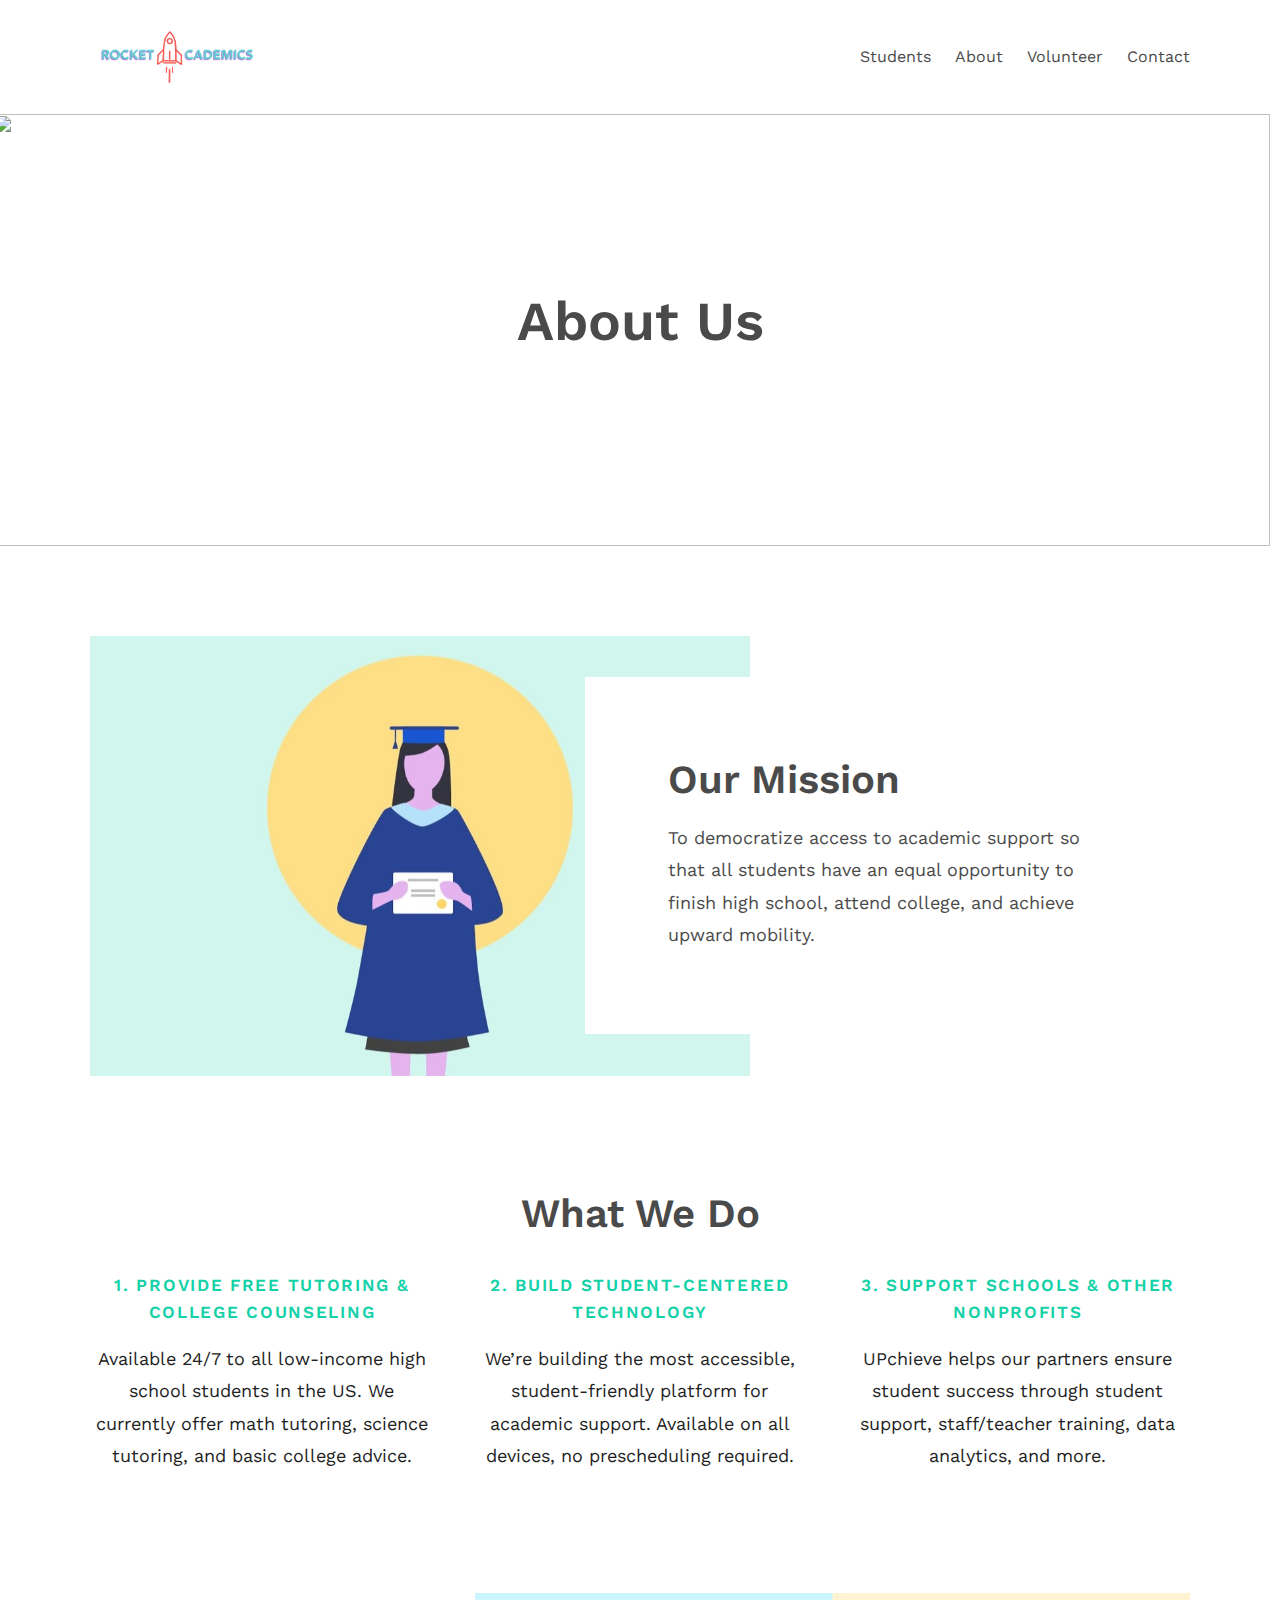
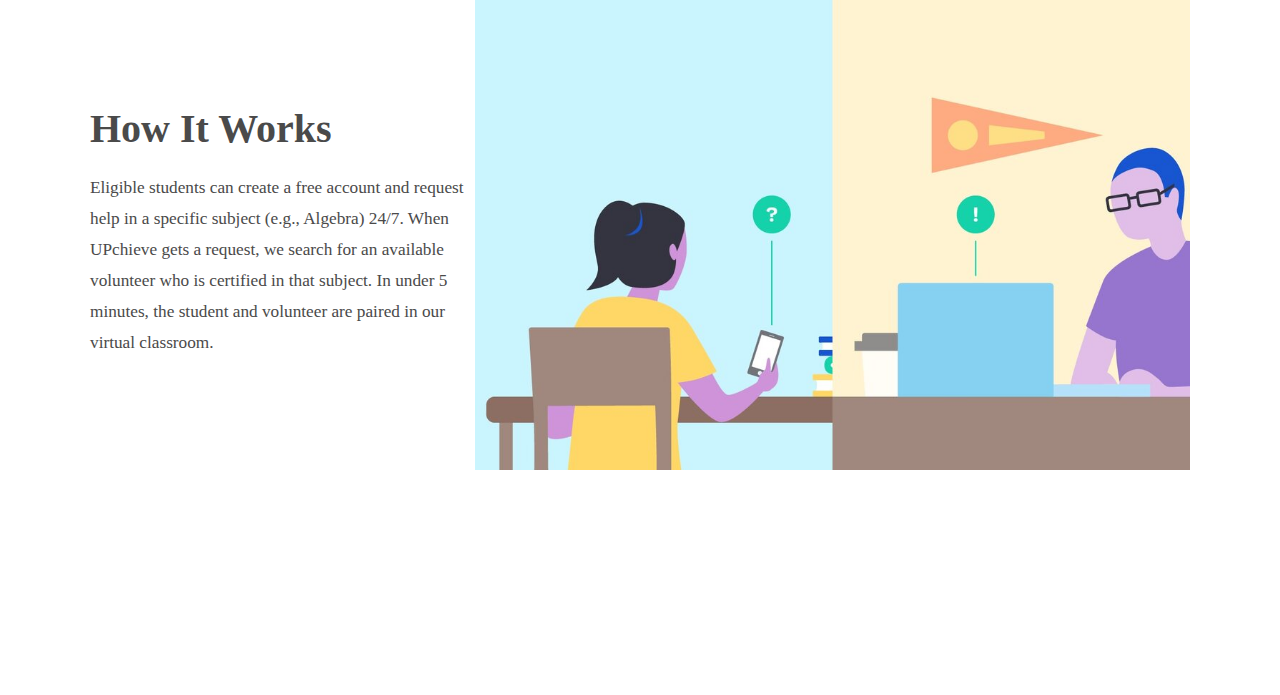
==== commit f7a90d3e: "Update about-us.html" ====
--- a/about-us.html
+++ b/about-us.html
@@ -374,90 +374,13 @@
   
 
 
-</div></div><div class="sqs-block spacer-block sqs-block-spacer" data-aspect-ratio="2.2058823529411766" data-block-type="21" id="block-yui_3_17_2_1_1611890922468_55966"><div class="sqs-block-content sqs-intrinsic" id="yui_3_17_2_1_1614247362707_121" style="padding-bottom: 2.20588%;">&nbsp;</div></div><div class="sqs-block html-block sqs-block-html" data-block-type="2" id="block-54423bfaf59c7ef1e46c"><div class="sqs-block-content"><h2 style="text-align:center;white-space:pre-wrap;">Our Vision</h2></div></div></div></div></div>
+</div></div><div class="sqs-block spacer-block sqs-block-spacer" data-aspect-ratio="2.2058823529411766" data-block-type="21" id="block-yui_3_17_2_1_1611890922468_55966"><div class="sqs-block-content sqs-intrinsic" id="yui_3_17_2_1_1614247362707_121" style="padding-bottom: 2.20588%;">&nbsp;</div></div><div class="sqs-block html-block sqs-block-html" data-block-type="2" id="block-54423bfaf59c7ef1e46c"><div class="sqs-block-content"></div></div></div></div></div>
               </section>
             
           </main>
 
         </div>
       </div>
-
-      <footer class="Footer" role="contentinfo" data-controller="FooterBreakpoints" data-controllers-bound="FooterBreakpoints">
-
-  <div class="Footer-inner clear">
-
-    <div class="sqs-layout sqs-grid-12 columns-12 Footer-blocks Footer-blocks--top sqs-alternate-block-style-container" data-layout-label="Footer Top Blocks" data-type="block-field" data-updated-on="1612283923550" id="footerBlocksTop"><div class="row sqs-row"><div class="col sqs-col-12 span-12"><div class="sqs-block spacer-block sqs-block-spacer" data-aspect-ratio="0.12254901960784313" data-block-type="21" id="block-yui_3_17_2_1_1612217581907_35064"><div class="sqs-block-content sqs-intrinsic" id="yui_3_17_2_1_1614236259297_284" style="padding-bottom: 0.122549%;">&nbsp;</div></div></div></div><div class="row sqs-row"><div class="col sqs-col-6 span-6"><div class="sqs-block html-block sqs-block-html sqs-col-3 span-3 float float-right" data-block-type="2" id="block-9314ee0a37f68c336457"><div class="sqs-block-content"><h3 style="white-space:pre-wrap;">Know More</h3><p class="" style="white-space:pre-wrap;"><a href="about-us.html">About Us</a></p></div></div><div class="sqs-block html-block sqs-block-html" data-block-type="2" id="block-yui_3_17_2_1_1612217581907_13695"><div class="sqs-block-content"><h3 style="white-space:pre-wrap;">Learn More</h3><p class="" style="white-space:pre-wrap;"><a href="students.html">For Students</a></p></div></div><div class="sqs-block spacer-block sqs-block-spacer" data-aspect-ratio="4.127579737335835" data-block-type="21" id="block-yui_3_17_2_1_1612238138049_81476"><div class="sqs-block-content sqs-intrinsic" id="yui_3_17_2_1_1614236259297_287" style="padding-bottom: 4.12758%;">&nbsp;</div></div><div class="row sqs-row"><div class="col sqs-col-3 span-3"></div><div class="col sqs-col-3 span-3"><div class="sqs-block html-block sqs-block-html" data-block-type="2" id="block-yui_3_17_2_1_1612217581907_92851"><div class="sqs-block-content"><h3 style="white-space:pre-wrap;">Stay Updated</h3></div></div><div class="sqs-block button-block sqs-block-button" data-block-type="53" id="block-yui_3_17_2_1_1612217581907_47413"><div class="sqs-block-content" id="yui_3_17_2_1_1614236259297_264">
-
-<div class="sqs-block-button-container--left" data-animation-role="button" data-alignment="left" data-button-size="small" id="yui_3_17_2_1_1614236259297_263">
-    <a href="#" class="sqs-block-button-element--small sqs-block-button-element" data-initialized="true">Subscribe to our newsletter</a>
-</div>
-</div></div></div></div></div><div class="col sqs-col-2 span-2"><div class="sqs-block html-block sqs-block-html" data-block-type="2" id="block-yui_3_17_2_1_1612217581907_85054"><div class="sqs-block-content"><h3 style="white-space:pre-wrap;">Get Involved</h3><p class="" style="white-space:pre-wrap;"><a href="volunteer.html">Volunteer</a></p></div></div><div class="sqs-block spacer-block sqs-block-spacer" data-aspect-ratio="8.8" data-block-type="21" id="block-yui_3_17_2_1_1612238138049_83877"><div class="sqs-block-content sqs-intrinsic" id="yui_3_17_2_1_1614236259297_290" style="padding-bottom: 8.8%;">&nbsp;</div></div><div class="sqs-block html-block sqs-block-html" data-block-type="2" id="block-yui_3_17_2_1_1612238138049_70378"><div class="sqs-block-content"><h3 style="white-space:pre-wrap;"><a href="contact.html">Contact Us</a></h3></div></div></div><div class="col sqs-col-4 span-4"><div class="sqs-block html-block sqs-block-html" data-block-type="2" id="block-yui_3_17_2_1_1612217581907_19615"><div class="sqs-block-content"><h3 style="text-align:center;white-space:pre-wrap;">Connect</h3></div></div><div class="sqs-block socialaccountlinks-v2-block sqs-block-socialaccountlinks-v2" data-block-type="54" id="block-f077d3558328cea44610"><div class="sqs-block-content">
-
-
-
-<div class="sqs-svg-icon--outer social-icon-alignment-center social-icons-color-white social-icons-size-extra-large social-icons-style-regular ">
-  <nav class="sqs-svg-icon--list">
-    <a href="https://www.facebook.com/UPchieve/" target="_blank" class="sqs-svg-icon--wrapper facebook" aria-label="BelieveAchieve">
-      <div>
-        <svg class="sqs-svg-icon--social" viewBox="0 0 64 64">
-          <use class="sqs-use--icon" xlink:href="#facebook-icon"></use>
-          <use class="sqs-use--mask" xlink:href="#facebook-mask"></use>
-        </svg>
-      </div>
-    </a><a href="https://twitter.com/UPchieve" target="_blank" class="sqs-svg-icon--wrapper twitter" aria-label="BelieveAchieve">
-      <div>
-        <svg class="sqs-svg-icon--social" viewBox="0 0 64 64">
-          <use class="sqs-use--icon" xlink:href="#twitter-icon"></use>
-          <use class="sqs-use--mask" xlink:href="#twitter-mask"></use>
-        </svg>
-      </div>
-    </a><a href="http://instagram.com/upchieve" target="_blank" class="sqs-svg-icon--wrapper instagram" aria-label="UPchieve">
-      <div>
-        <svg class="sqs-svg-icon--social" viewBox="0 0 64 64">
-          <use class="sqs-use--icon" xlink:href="#instagram-icon"></use>
-          <use class="sqs-use--mask" xlink:href="#instagram-mask"></use>
-        </svg>
-      </div>
-    </a><a href="https://www.linkedin.com/company/upchieve" target="_blank" class="sqs-svg-icon--wrapper linkedin" aria-label="Alysa Murray">
-      <div>
-        <svg class="sqs-svg-icon--social" viewBox="0 0 64 64">
-          <use class="sqs-use--icon" xlink:href="#linkedin-icon"></use>
-          <use class="sqs-use--mask" xlink:href="#linkedin-mask"></use>
-        </svg>
-      </div>
-    </a><a href="mailto:hello@upchieve.org" target="_blank" class="sqs-svg-icon--wrapper email" aria-label="hello@upchieve.org">
-      <div>
-        <svg class="sqs-svg-icon--social" viewBox="0 0 64 64">
-          <use class="sqs-use--icon" xlink:href="#email-icon"></use>
-          <use class="sqs-use--mask" xlink:href="#email-mask"></use>
-        </svg>
-      </div>
-    </a>
-  </nav>
-</div>
-</div></div></div></div><div class="row sqs-row"><div class="col sqs-col-12 span-12"><div class="sqs-block spacer-block sqs-block-spacer" data-aspect-ratio="1.1029411764705883" data-block-type="21" id="block-yui_3_17_2_1_1612217581907_37779"><div class="sqs-block-content sqs-intrinsic" id="yui_3_17_2_1_1614236259297_293" style="padding-bottom: 1.10294%;">&nbsp;</div></div><div class="sqs-block html-block sqs-block-html" data-block-type="2" id="block-d452ebe414b11a267fe4"><div class="sqs-block-content"><p style="text-align:center;white-space:pre-wrap;" class="">UPchieve, Inc. 2021. All rights reserved. UPchieve is a 501(c)(3) nonprofit organization. <br>Our EIN is 82-4456163.</p></div></div></div></div></div>
-
-    <div class="Footer-middle">
-      <div class="Footer-business">
-
-        
-
-        
-          
-        
-
-      </div>
-
-      <div class="sqs-layout sqs-grid-12 columns-12 Footer-blocks Footer-blocks--middle sqs-alternate-block-style-container empty" data-layout-label="Footer Middle Blocks" data-type="block-field" id="footerBlocksMiddle"><div class="row sqs-row"><div class="col sqs-col-12 span-12"></div></div></div>
-
-      
-    </div>
-
-    <div class="sqs-layout sqs-grid-12 columns-12 Footer-blocks Footer-blocks--bottom sqs-alternate-block-style-container empty" data-layout-label="Footer Bottom Blocks" data-type="block-field" id="footerBlocksBottom"><div class="row sqs-row"><div class="col sqs-col-12 span-12"></div></div></div>
-
-  </div>
-
-</footer>
 
 
     </div>
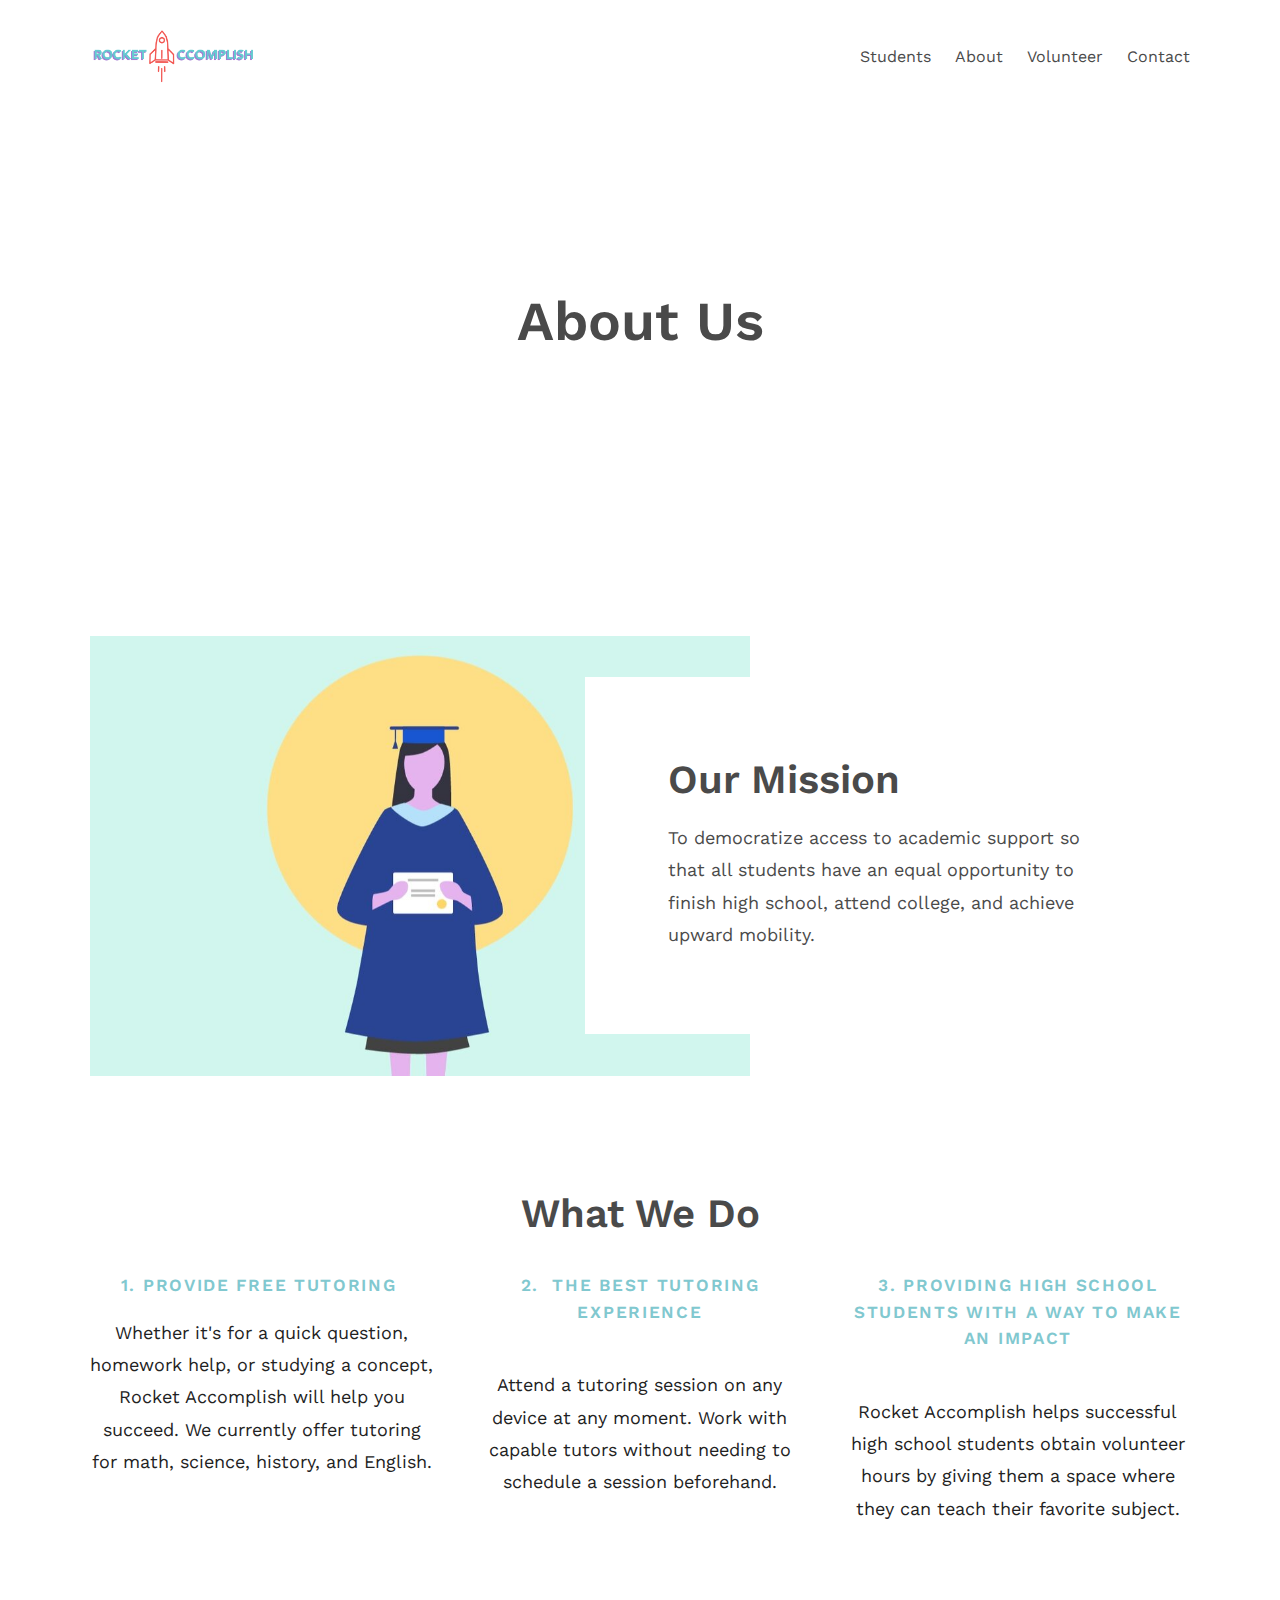
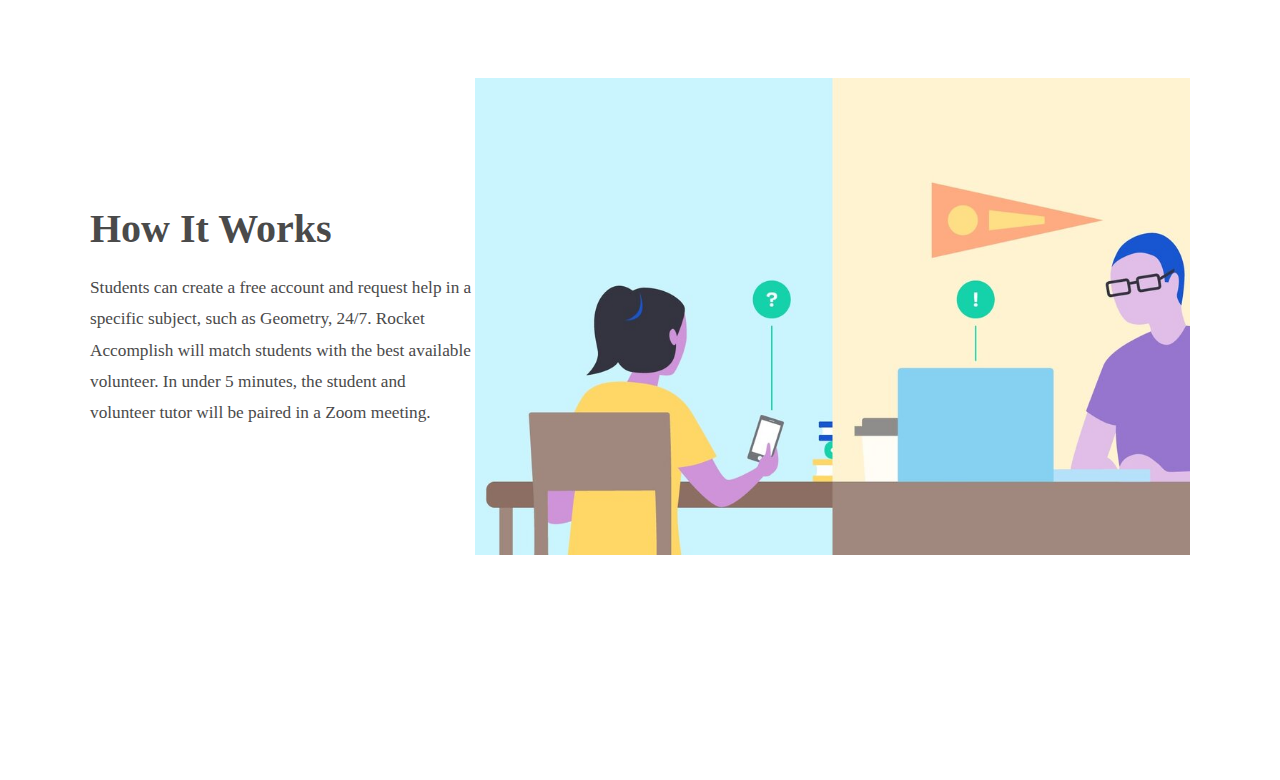
==== commit 8e898701: "Palette and Messages 2" ====
--- a/about-us.html
+++ b/about-us.html
@@ -36,24 +36,24 @@
 <meta charset="utf-8">
 <title>Our Mission</title>
 <link rel="shortcut icon" type="image/x-icon" href="https://images.squarespace-cdn.com/content/v1/57c0d8d1e58c622e8b6d5328/1491167260033-2BFH0VZBSEUCQPD588D6/ke17ZwdGBToddI8pDm48kOMM_kjGtcvYLyFhJov4gnyoCXeSvxnTEQmG4uwOsdIceAoHiyRoc52GMN5_2H8Wp0pp9QJX1XVE3um6nwW9pNPfmqFq-pEoZhkgyXrP4U0eWubdSzIiYkKFArODYQyhwQ/favicon.ico">
-<link rel="canonical" href="https://upchieve.org/mission">
-<meta property="og:site_name" content="Rocket Academics Free Online Tutoring">
+<link rel="canonical" href="https://rocketaccomplish.org/mission">
+<meta property="og:site_name" content="Rocket Accomplish: Free Online Tutoring">
 <meta property="og:title" content="Our Mission">
-<meta property="og:url" content="https://upchieve.org/mission">
+<meta property="og:url" content="https://rocketaccomplish.org/mission">
 <meta property="og:type" content="website">
 <meta property="og:description" content="Democratizing access to academic support. We believe all students should have access to tutoring and college counseling when they need it.">
-<meta property="og:image" content="http:https://static1.squarespace.com/static/57c0d8d1e58c622e8b6d5328/t/6013c2adaed44e75babddcb8/1611907763449/mobile-student1.png?format=1500w">
+<meta property="og:image" content="img/webbackground.img">
 <meta property="og:image:width" content="1500">
 <meta property="og:image:height" content="1342">
 <meta itemprop="name" content="Our Mission">
-<meta itemprop="url" content="https://upchieve.org/mission">
+<meta itemprop="url" content="https://rocketaccomplish.org/mission">
 <meta itemprop="description" content="Democratizing access to academic support. We believe all students should have access to tutoring and college counseling when they need it.">
-<meta itemprop="thumbnailUrl" content="http:https://static1.squarespace.com/static/57c0d8d1e58c622e8b6d5328/t/6013c2adaed44e75babddcb8/1611907763449/mobile-student1.png?format=1500w">
-<link rel="image_src" href="http:https://static1.squarespace.com/static/57c0d8d1e58c622e8b6d5328/t/6013c2adaed44e75babddcb8/1611907763449/mobile-student1.png?format=1500w">
-<meta itemprop="image" content="http:https://static1.squarespace.com/static/57c0d8d1e58c622e8b6d5328/t/6013c2adaed44e75babddcb8/1611907763449/mobile-student1.png?format=1500w">
+<meta itemprop="thumbnailUrl" content="img/webbackground.png">
+<link rel="image_src" href="img/webbackground.png">
+<meta itemprop="image" content="img/webbackground.png">
 <meta name="twitter:title" content="Our Mission">
-<meta name="twitter:image" content="http:https://static1.squarespace.com/static/57c0d8d1e58c622e8b6d5328/t/6013c2adaed44e75babddcb8/1611907763449/mobile-student1.png?format=1500w">
-<meta name="twitter:url" content="https://upchieve.org/mission">
+<meta name="twitter:image" content="img/webbackground.png">
+<meta name="twitter:url" content="https://rocketaccomplish.org/mission">
 <meta name="twitter:card" content="summary">
 <meta name="twitter:description" content="Democratizing access to academic support. We believe all students should have access to tutoring and college counseling when they need it.">
 <meta name="description" content="Democratizing access to academic support. We believe all students should 
@@ -241,7 +241,7 @@
     
       <figure class="Intro-image loaded" data-parallax-image-wrapper="" style="overflow: hidden;">
         
-  <img data-src="https://images.squarespace-cdn.com/content/v1/57c0d8d1e58c622e8b6d5328/1611892952015-P5OAVKT1DT8VUS94UF44/ke17ZwdGBToddI8pDm48kMGNDY4zwCHScYQnbsoPOpoUqsxRUqqbr1mOJYKfIPR7LoDQ9mXPOjoJoqy81S2I8N_N4V1vUb5AoIIIbLZhVYxCRW4BPu10St3TBAUQYVKc_gPHCY4_VVe7bsB-vqGpLmu9_WsqXP7mHx5wQJKKrU0CAod7Wl_GvthX4UoK5PvR/general+banner+cut.png" data-image="https://images.squarespace-cdn.com/content/v1/57c0d8d1e58c622e8b6d5328/1611892952015-P5OAVKT1DT8VUS94UF44/ke17ZwdGBToddI8pDm48kMGNDY4zwCHScYQnbsoPOpoUqsxRUqqbr1mOJYKfIPR7LoDQ9mXPOjoJoqy81S2I8N_N4V1vUb5AoIIIbLZhVYxCRW4BPu10St3TBAUQYVKc_gPHCY4_VVe7bsB-vqGpLmu9_WsqXP7mHx5wQJKKrU0CAod7Wl_GvthX4UoK5PvR/general+banner+cut.png" data-image-dimensions="1354x458" data-image-focal-point="0.5,0.5" data-load="false" data-parent-ratio="2.9" alt="general banner cut.png" class="" data-image-resolution="2500w" src="https://images.squarespace-cdn.com/content/v1/57c0d8d1e58c622e8b6d5328/1611892952015-P5OAVKT1DT8VUS94UF44/ke17ZwdGBToddI8pDm48kMGNDY4zwCHScYQnbsoPOpoUqsxRUqqbr1mOJYKfIPR7LoDQ9mXPOjoJoqy81S2I8N_N4V1vUb5AoIIIbLZhVYxCRW4BPu10St3TBAUQYVKc_gPHCY4_VVe7bsB-vqGpLmu9_WsqXP7mHx5wQJKKrU0CAod7Wl_GvthX4UoK5PvR/general+banner+cut.png?format=2500w" style="font-size: 0px; left: -7.06769px; top: 0px; width: 1277.14px; height: 432px; position: relative;">
+   <img data-src="img/webbackground2.png">
 
       </figure>
     
@@ -315,7 +315,49 @@
   
 
 
-</div></div><div class="sqs-block spacer-block sqs-block-spacer" data-aspect-ratio="1.7156862745098038" data-block-type="21" id="block-yui_3_17_2_1_1611890922468_47468"><div class="sqs-block-content sqs-intrinsic" id="yui_3_17_2_1_1614247362707_115" style="padding-bottom: 1.71569%;">&nbsp;</div></div><div class="sqs-block html-block sqs-block-html" data-block-type="2" id="block-yui_3_17_2_1_1611890922468_25504"><div class="sqs-block-content"><h2 style="text-align:center;white-space:pre-wrap;">What We Do</h2></div></div><div class="row sqs-row"><div class="col sqs-col-4 span-4"><div class="sqs-block html-block sqs-block-html" data-block-type="2" id="block-yui_3_17_2_1_1611890922468_34417"><div class="sqs-block-content"><h3 style="text-align:center;white-space:pre-wrap;">1. provide free tutoring &amp; college counseling</h3><p style="text-align:center;white-space:pre-wrap;" class="">Available 24/7 to all low-income high school students in the US. We currently offer math tutoring, science tutoring, and basic college advice.</p></div></div></div><div class="col sqs-col-4 span-4"><div class="sqs-block html-block sqs-block-html" data-block-type="2" id="block-yui_3_17_2_1_1611890922468_37674"><div class="sqs-block-content"><h3 style="text-align:center;white-space:pre-wrap;">2. Build Student-centered Technology</h3><p style="text-align:center;white-space:pre-wrap;" class="">We’re building the most accessible, student-friendly platform for academic support. Available on all devices, no prescheduling required.</p></div></div></div><div class="col sqs-col-4 span-4"><div class="sqs-block html-block sqs-block-html" data-block-type="2" id="block-yui_3_17_2_1_1611890922468_32580"><div class="sqs-block-content"><h3 style="text-align:center;white-space:pre-wrap;">3. SUPPORT schools &amp; other nonprofits</h3><p style="text-align:center;white-space:pre-wrap;" class="">UPchieve helps our partners ensure student success through student support, staff/teacher training, data analytics, and more.</p></div></div></div></div><div class="sqs-block spacer-block sqs-block-spacer" data-aspect-ratio="2.450980392156863" data-block-type="21" id="block-yui_3_17_2_1_1611890922468_45803"><div class="sqs-block-content sqs-intrinsic" id="yui_3_17_2_1_1614247362707_118" style="padding-bottom: 2.45098%;">&nbsp;</div></div><div class="sqs-block image-block sqs-block-image sqs-text-ready" data-aspect-ratio="71.05788423153693" data-block-type="5" id="block-eea765d2e9825c87a996"><div class="sqs-block-content" id="yui_3_17_2_1_1614247362707_93">
+</div></div>
+<div class="sqs-block spacer-block sqs-block-spacer" data-aspect-ratio="1.7156862745098038" data-block-type="21" id="block-yui_3_17_2_1_1611890922468_47468">
+  <div class="sqs-block-content sqs-intrinsic" id="yui_3_17_2_1_1614247362707_115" style="padding-bottom: 1.71569%;">&nbsp;</div>
+</div>
+<div class="sqs-block html-block sqs-block-html" data-block-type="2" id="block-yui_3_17_2_1_1611890922468_25504"><div class="sqs-block-content">
+  <h2 style="text-align:center;white-space:pre-wrap;">What We Do</h2>
+</div>
+</div>
+<div class="row sqs-row">
+  <div class="col sqs-col-4 span-4">
+    <div class="sqs-block html-block sqs-block-html" data-block-type="2" id="block-yui_3_17_2_1_1611890922468_34417">
+      <div class="sqs-block-content">
+        <h3 style="text-align:center;white-space:pre-wrap;color:#81C8CF">1. provide free tutoring </h3>
+        <p style="text-align:center;white-space:pre-wrap;" class="">Whether it's for a quick question, homework help, or studying a concept, Rocket Accomplish will help you succeed. We currently offer tutoring for math, science, history, and English.
+        </p>
+      </div>
+    </div>
+  </div>
+  <div class="col sqs-col-4 span-4">
+    <div class="sqs-block html-block sqs-block-html" data-block-type="2" id="block-yui_3_17_2_1_1611890922468_37674">
+      <div class="sqs-block-content">
+        <h3 style="text-align:center;white-space:pre-wrap;color:#81C8CF">2.  The Best Tutoring Experience
+        </h3>
+        <p style="text-align:center;white-space:pre-wrap;" class="">Attend a tutoring session on any device at any moment. Work with capable tutors without needing to schedule a session beforehand.
+        </p>
+      </div>
+    </div>
+  </div>
+  <div class="col sqs-col-4 span-4">
+    <div class="sqs-block html-block sqs-block-html" data-block-type="2" id="block-yui_3_17_2_1_1611890922468_32580">
+      <div class="sqs-block-content">
+        <h3 style="text-align:center;white-space:pre-wrap;color:#81C8CF">3. Providing high school students with a way to make an impact
+        </h3>
+        <p style="text-align:center;white-space:pre-wrap;" class="">Rocket Accomplish helps successful high school students obtain volunteer hours by giving them a space where they can teach their favorite subject.
+        </p>
+      </div>
+    </div>
+  </div>
+</div>
+<div class="sqs-block spacer-block sqs-block-spacer" data-aspect-ratio="2.450980392156863" data-block-type="21" id="block-yui_3_17_2_1_1611890922468_45803"><div class="sqs-block-content sqs-intrinsic" id="yui_3_17_2_1_1614247362707_118" style="padding-bottom: 2.45098%;">&nbsp;</div>
+</div>
+<div class="sqs-block image-block sqs-block-image sqs-text-ready" data-aspect-ratio="71.05788423153693" data-block-type="5" id="block-eea765d2e9825c87a996">
+  <div class="sqs-block-content" id="yui_3_17_2_1_1614247362707_93">
 
 
 
@@ -339,7 +381,7 @@
                   content-fit
                 
               " data-animation-role="image" data-description="" id="yui_3_17_2_1_1614247362707_90">
-            <noscript><img src="img/app+in+use.jpg" alt="How It Works - Eligible students can create a free account and request help in a specific subject (e.g., Algebra) 24/7. When UPchieve gets a request, we search for an available volunteer who is certified in that subject. In under 5 minutes, the student and volunteer are paired in our virtual classroom." /></noscript>
+            <noscript><img src="img/app+in+use.jpg" alt="How It Works - Students can create a free account and request help in a specific subject, such as Geometry, 24/7. Rocket Accomplish will match students with the best available volunteer. In under 5 minutes, the student and volunteer tutor will be paired in a Zoom meeting." /></noscript>
             <img data-src="img/app+in+use.jpg" data-image="img/app+in+use.jpg" data-image-dimensions="1512x1008" data-image-focal-point="0.5,0.5" data-parent-ratio="1.5" alt="app+in+use.jpg" class="loaded" data-image-resolution="1500w" src="img/app+in+use.jpg" style="left: 0px; top: 0.166667px; width: 715px; height: 476.667px; position: absolute;">
             <div class="image-overlay"></div>
           
@@ -358,7 +400,7 @@
               
 
               
-                <div class="image-subtitle-wrapper"><div class="image-subtitle sqs-dynamic-text" data-width-percentage="30" style="font-size: 30%;"><p class="" style="white-space:pre-wrap;">Eligible students can create a free account and request help in a specific subject (e.g., Algebra) 24/7. When UPchieve gets a request, we search for an available volunteer who is certified in that subject. In under 5 minutes, the student and volunteer are paired in our virtual classroom.</p></div></div>
+                <div class="image-subtitle-wrapper"><div class="image-subtitle sqs-dynamic-text" data-width-percentage="30" style="font-size: 30%;"><p class="" style="white-space:pre-wrap;">Students can create a free account and request help in a specific subject, such as Geometry, 24/7. Rocket Accomplish will match students with the best available volunteer. In under 5 minutes, the student and volunteer tutor will be paired in a Zoom meeting.</p></div></div>
               
 
               
--- a/css/site.css
+++ b/css/site.css
@@ -10,6 +10,6 @@
 .sqs-block.vsize-1 .sqs-block-content{height:34px}.sqs-block.vsize-2 .sqs-block-content{height:68px}.sqs-block.vsize-3 .sqs-block-content{height:102px}.sqs-block.vsize-4 .sqs-block-content{height:136px}.sqs-block.vsize-5 .sqs-block-content{height:170px}.sqs-block.vsize-6 .sqs-block-content{height:204px}.sqs-block.vsize-7 .sqs-block-content{height:238px}.sqs-block.vsize-8 .sqs-block-content{height:272px}.sqs-block.vsize-9 .sqs-block-content{height:306px}.sqs-block.vsize-10 .sqs-block-content{height:340px}.sqs-block.vsize-11 .sqs-block-content{height:374px}.sqs-block.vsize-12 .sqs-block-content{height:408px}.sqs-block.vsize-13 .sqs-block-content{height:442px}.sqs-block.vsize-14 .sqs-block-content{height:476px}.sqs-block.vsize-15 .sqs-block-content{height:510px}.sqs-block.vsize-16 .sqs-block-content{height:544px}.sqs-block.vsize-17 .sqs-block-content{height:578px}.sqs-block.vsize-18 .sqs-block-content{height:612px}.sqs-block.vsize-19 .sqs-block-content{height:646px}.sqs-block.vsize-20 .sqs-block-content{height:680px}.sqs-block.vsize-21 .sqs-block-content{height:714px}.sqs-block.vsize-22 .sqs-block-content{height:748px}.sqs-block.vsize-23 .sqs-block-content{height:782px}.sqs-block.vsize-24 .sqs-block-content{height:816px}.sqs-block.vsize-25 .sqs-block-content{height:850px}.sqs-block.vsize-26 .sqs-block-content{height:884px}.sqs-block.vsize-27 .sqs-block-content{height:918px}.sqs-block.vsize-28 .sqs-block-content{height:952px}.sqs-block.vsize-29 .sqs-block-content{height:986px}.sqs-block.vsize-30 .sqs-block-content{height:1020px}@-moz-keyframes fadeLoadingLogo{0%{opacity:0;top:44%}100%{opacity:.5;top:50%}}@-webkit-keyframes fadeLoadingLogo{0%{opacity:0;top:44%}100%{opacity:.5;top:50%}}@-moz-keyframes fadein{0%{opacity:0}100%{opacity:1}}@-webkit-keyframes fadein{0%{opacity:0}100%{opacity:1}}@-moz-keyframes fadeout{0%{opacity:1}100%{opacity:0}}@-webkit-keyframes fadeout{0%{opacity:1}100%{opacity:0}}@-webkit-keyframes bounceIn{0%{opacity:0;-webkit-transform:scale(.3);transform:scale(.3)}50%{opacity:1;-webkit-transform:scale(1.05);transform:scale(1.05)}70%{-webkit-transform:scale(.9);transform:scale(.9)}100%{-webkit-transform:scale(1);transform:scale(1)}}@keyframes bounceIn{0%{opacity:0;-webkit-transform:scale(.3);-ms-transform:scale(.3);transform:scale(.3)}50%{opacity:1;-webkit-transform:scale(1.05);-ms-transform:scale(1.05);transform:scale(1.05)}70%{-webkit-transform:scale(.9);-ms-transform:scale(.9);transform:scale(.9)}100%{-webkit-transform:scale(1);-ms-transform:scale(1);transform:scale(1)}}@-webkit-keyframes bounceOut{0%{-webkit-transform:scale(1);transform:scale(1)}25%{-webkit-transform:scale(.95);transform:scale(.95)}50%{opacity:1;-webkit-transform:scale(1.1);transform:scale(1.1)}100%{opacity:0;-webkit-transform:scale(.3);transform:scale(.3)}}@keyframes bounceOut{0%{-webkit-transform:scale(1);-ms-transform:scale(1);transform:scale(1)}25%{-webkit-transform:scale(.95);-ms-transform:scale(.95);transform:scale(.95)}50%{opacity:1;-webkit-transform:scale(1.1);-ms-transform:scale(1.1);transform:scale(1.1)}100%{opacity:0;-webkit-transform:scale(.3);-ms-transform:scale(.3);transform:scale(.3)}}@media screen and (max-width: 432px){.mobile-hidden{display:none}}@media screen and (max-width: 432px){.subDesktop-hidden{display:none}}@media screen and (min-width: 433px){.desktop-hidden{display:none}}.sqs-row{width:auto !important}.sqs-row:before,.sqs-row:after{content:"";display:table}.sqs-row:after{clear:both}[class*=sqs-col]{float:left}[class*=sqs-col] .sqs-block{padding-left:17px;padding-right:17px}[class*=sqs-col]:last-child{padding-right:0}.sqs-col-12{width:100%}.sqs-col-12 .sqs-col-12{width:100%}.sqs-col-12 .sqs-col-11{width:91.6667%}.sqs-col-12 .sqs-col-10{width:83.3333%}.sqs-col-12 .sqs-col-9{width:75%}.sqs-col-12 .sqs-col-8{width:66.6667%}.sqs-col-12 .sqs-col-7{width:58.3333%}.sqs-col-12 .sqs-col-6{width:50%}.sqs-col-12 .sqs-col-5{width:41.6667%}.sqs-col-12 .sqs-col-4{width:33.3333%}.sqs-col-12 .sqs-col-3{width:25%}.sqs-col-12 .sqs-col-2{width:16.6667%}.sqs-col-12 .sqs-col-1{width:8.3333%}.sqs-col-11{width:91.6667%}.sqs-col-11 .sqs-col-11{width:100%}.sqs-col-11 .sqs-col-10{width:90.9091%}.sqs-col-11 .sqs-col-9{width:81.8182%}.sqs-col-11 .sqs-col-8{width:72.7273%}.sqs-col-11 .sqs-col-7{width:63.6364%}.sqs-col-11 .sqs-col-6{width:54.5455%}.sqs-col-11 .sqs-col-5{width:45.4545%}.sqs-col-11 .sqs-col-4{width:36.3636%}.sqs-col-11 .sqs-col-3{width:27.2727%}.sqs-col-11 .sqs-col-2{width:18.1818%}.sqs-col-11 .sqs-col-1{width:9.0909%}.sqs-col-10{width:83.3333%}.sqs-col-10 .sqs-col-10{width:100%}.sqs-col-10 .sqs-col-9{width:90%}.sqs-col-10 .sqs-col-8{width:80%}.sqs-col-10 .sqs-col-7{width:70%}.sqs-col-10 .sqs-col-6{width:60%}.sqs-col-10 .sqs-col-5{width:50%}.sqs-col-10 .sqs-col-4{width:40%}.sqs-col-10 .sqs-col-3{width:30%}.sqs-col-10 .sqs-col-2{width:20%}.sqs-col-10 .sqs-col-1{width:10%}.sqs-col-9{width:75%}.sqs-col-9 .sqs-col-9{width:100%}.sqs-col-9 .sqs-col-8{width:88.8889%}.sqs-col-9 .sqs-col-7{width:77.7778%}.sqs-col-9 .sqs-col-6{width:66.6667%}.sqs-col-9 .sqs-col-5{width:55.5556%}.sqs-col-9 .sqs-col-4{width:44.4444%}.sqs-col-9 .sqs-col-3{width:33.3333%}.sqs-col-9 .sqs-col-2{width:22.2222%}.sqs-col-9 .sqs-col-1{width:11.1111%}.sqs-col-8{width:66.6667%}.sqs-col-8 .sqs-col-8{width:100%}.sqs-col-8 .sqs-col-7{width:87.5%}.sqs-col-8 .sqs-col-6{width:75%}.sqs-col-8 .sqs-col-5{width:62.5%}.sqs-col-8 .sqs-col-4{width:50%}.sqs-col-8 .sqs-col-3{width:37.5%}.sqs-col-8 .sqs-col-2{width:25%}.sqs-col-8 .sqs-col-1{width:12.5%}.sqs-col-7{width:58.3333%}.sqs-col-7 .sqs-col-7{width:100%}.sqs-col-7 .sqs-col-6{width:85.7143%}.sqs-col-7 .sqs-col-5{width:71.4286%}.sqs-col-7 .sqs-col-4{width:57.1429%}.sqs-col-7 .sqs-col-3{width:42.8571%}.sqs-col-7 .sqs-col-2{width:28.5714%}.sqs-col-7 .sqs-col-1{width:14.2857%}.sqs-col-6{width:50%}.sqs-col-6 .sqs-col-6{width:100%}.sqs-col-6 .sqs-col-5{width:83.3333%}.sqs-col-6 .sqs-col-4{width:66.6667%}.sqs-col-6 .sqs-col-3{width:50%}.sqs-col-6 .sqs-col-2{width:33.3333%}.sqs-col-6 .sqs-col-1{width:16.6667%}.sqs-col-5{width:41.6667%}.sqs-col-5 .sqs-col-5{width:100%}.sqs-col-5 .sqs-col-4{width:80%}.sqs-col-5 .sqs-col-3{width:60%}.sqs-col-5 .sqs-col-2{width:40%}.sqs-col-5 .sqs-col-1{width:20%}.sqs-col-4{width:33.3333%}.sqs-col-4 .sqs-col-4{width:100%}.sqs-col-4 .sqs-col-3{width:75%}.sqs-col-4 .sqs-col-2{width:50%}.sqs-col-4 .sqs-col-1{width:25%}.sqs-col-3{width:25%}.sqs-col-3 .sqs-col-3{width:100%}.sqs-col-3 .sqs-col-2{width:66.6667%}.sqs-col-3 .sqs-col-1{width:33.3333%}.sqs-col-2{width:16.6667%}.sqs-col-2 .sqs-col-2{width:100%}.sqs-col-2 .sqs-col-1{width:50%}.sqs-col-1{width:8.3333%}.sqs-col-1 .sqs-col-1{width:100%}.sqs-layout > .sqs-row{margin-left:-17px;margin-right:-17px}.sqs-layout:not(.sqs-editing) .sqs-row .sqs-block:not(.float):not(.sqs-feature-gated-wrapper):first-child{padding-top:0}.sqs-layout:not(.sqs-editing) .sqs-block+.sqs-row .sqs-block:not(.float):first-child{padding-top:17px}.sqs-layout:not(.sqs-editing) .sqs-row+.sqs-row .sqs-block:not(.float):first-child{padding-top:17px}.sqs-layout:not(.sqs-editing)>.sqs-row:first-child>[class*=sqs-col]:first-child>.sqs-block:last-child,.sqs-layout:not(.sqs-editing) .sqs-block+.sqs-row .sqs-block:not(.float):last-child{padding-bottom:17px}.sqs-layout:not(.sqs-editing) .sqs-row+.sqs-row:not(:last-child) .sqs-block:last-child{padding-bottom:17px}.sqs-block.sized .sqs-block-content{overflow:hidden}.text-align-center{text-align:center}.text-align-right{text-align:right}.columns-1 [class*=sqs-col-]{width:100% !important}.sqs-block .state-message,.sqs-state-message{font:400 normal 12px / 22px 'Clarkson','Helvetica Neue',Helvetica,Arial,sans-serif;letter-spacing:normal;padding:19px;padding-left:60px;color:#3e3e3e;position:relative;background-color:rgba(128,128,128,.15)}.sqs-block .state-message:after,.sqs-state-message:after{content:" ";position:absolute;top:0;left:0;height:60px;width:60px;background:transparent url(/universal/images-v6/icons/block-indicator-dark.png) no-repeat center}@media (-webkit-min-device-pixel-ratio:2),(min-resolution:1.5dppx){.sqs-block .state-message:after,.sqs-state-message:after{background-image:url('/universal/images-v6/icons/block-indicator-dark@2x.png');background-size:22px}}.sqs-block .state-message.information,.sqs-state-message.information{background:#222;padding:30px 20px;text-align:center;color:#999;font-size:11px}.sqs-block .state-message .title,.sqs-state-message .title{padding-bottom:8px;font-size:14px}html.cameron .sqs-block .state-message .title,html.cameron .sqs-state-message .title{color:#eee}.sqs-block .state-message>.sqs-state-message-button,.sqs-state-message>.sqs-state-message-button,.sqs-block .state-message .sqs-state-message-buttons-wrapper,.sqs-state-message .sqs-state-message-buttons-wrapper{margin-top:19px;margin-left:-41px;display:block !important;position:relative}.sqs-block .state-message .sqs-state-message-button,.sqs-state-message .sqs-state-message-button{cursor:pointer;background:#3e3e3e;padding:11px;-webkit-transition:background-color .1s ease-in-out, opacity .1s ease-in-out;-moz-transition:background-color .1s ease-in-out, opacity .1s ease-in-out;-ms-transition:background-color .1s ease-in-out, opacity .1s ease-in-out;-o-transition:background-color .1s ease-in-out, opacity .1s ease-in-out;transition:background-color .1s ease-in-out, opacity .1s ease-in-out;-moz-user-select:none;-webkit-user-select:none;-ms-user-select:none;user-select:none;font-family:inherit;-webkit-appearance:none;-moz-appearance:none;appearance:none;line-height:22px;text-align:center;display:inline-block;position:relative}.sqs-block .state-message .sqs-state-message-button,.sqs-state-message .sqs-state-message-button,.sqs-block .state-message .sqs-state-message-button>*,.sqs-state-message .sqs-state-message-button>*{color:#fff !important;-webkit-appearance:none;border:0;text-transform:uppercase;letter-spacing:.5px;font-size:11px;font-weight:500}.sqs-block .state-message .sqs-state-message-button:focus:not([data-focus-visible-added]),.sqs-state-message .sqs-state-message-button:focus:not([data-focus-visible-added]),.sqs-block .state-message .sqs-state-message-button>*:focus:not([data-focus-visible-added]),.sqs-state-message .sqs-state-message-button>*:focus:not([data-focus-visible-added]){outline:none}.sqs-block .state-message .sqs-state-message-button:focus[data-focus-visible-added],.sqs-state-message .sqs-state-message-button:focus[data-focus-visible-added],.sqs-block .state-message .sqs-state-message-button>*:focus[data-focus-visible-added],.sqs-state-message .sqs-state-message-button>*:focus[data-focus-visible-added]{outline-color:#fff;outline-style:solid;outline-width:2px;outline-offset:-2px}.sqs-block .state-message .sqs-state-message-button:hover,.sqs-state-message .sqs-state-message-button:hover{background-color:#000;box-shadow:none}.sqs-block .state-message .sqs-state-message-button.disabled,.sqs-state-message .sqs-state-message-button.disabled{opacity:.3;cursor:default}.sqs-block .state-message .sqs-state-message-button.disabled>*,.sqs-state-message .sqs-state-message-button.disabled>*{opacity:.5}.sqs-block .state-message .sqs-state-message-button.disabled:hover,.sqs-state-message .sqs-state-message-button.disabled:hover{background-color:#3e3e3e !important}.sqs-layout.sqs-editing .sqs-block .sqs-block .state-message .sqs-state-message-button,.sqs-layout.sqs-editing .sqs-block .sqs-state-message .sqs-state-message-button{z-index:1001}.sqs-col-0{width:0;display:none}html.squarespace-damask.is-expanded .sqs-block [data-block-state="invalid"]{display:none}html.squarespace-damask.is-expanded .sqs-jacquard.sqs-layout-editing .sqs-block [data-block-state="invalid"],html.squarespace-damask.is-expanded .sqs-jacquard .sqs-catalog .sqs-block [data-block-state="invalid"]{display:block}.sqs-blockStatus{display:none;position:relative;z-index:1001}html.squarespace-damask .sqs-blockStatus,html.blogapp .sqs-blockStatus{display:block}html.squarespace-damask.is-expanded .sqs-blockStatus{display:none}.sqs-blockStatus-box{padding:22px 56px 22px 22px;background:#fff;border:1px solid #d0d0d0;border-radius:4px;color:#3e3e3e;font-family:'Clarkson','Helvetica Neue',Helvetica,Arial,sans-serif;line-height:1em;font-weight:normal;letter-spacing:normal;text-align:left;cursor:default;-moz-user-select:none;-webkit-user-select:none;-ms-user-select:none;user-select:none;box-shadow:-2px 1px 6px 1px rgba(0,0,0,.1);box-sizing:border-box}[data-state="invalid"] .sqs-blockStatus-box{border:1px solid #f0523d}.sqs-blockStatus-box-title{margin:0 0 11px 0;font-size:12px;line-height:1.65em;font-weight:500;letter-spacing:.06em;text-transform:uppercase}.sqs-blockStatus-box-message,.sqs-blockStatus-box-kbArticleLink{font-size:11px;line-height:1.65em}.sqs-blockStatus-box-message a:link,.sqs-blockStatus-box-kbArticleLink a:link,.sqs-blockStatus-box-message a:hover,.sqs-blockStatus-box-kbArticleLink a:hover,.sqs-blockStatus-box-message a:visited,.sqs-blockStatus-box-kbArticleLink a:visited,.sqs-blockStatus-box-message a:active,.sqs-blockStatus-box-kbArticleLink a:active{color:#3e3e3e !important;border-bottom:1px solid #3e3e3e !important;text-decoration:none !important}.sqs-blockStatus-box-message a:link:hover,.sqs-blockStatus-box-kbArticleLink a:link:hover,.sqs-blockStatus-box-message a:hover:hover,.sqs-blockStatus-box-kbArticleLink a:hover:hover,.sqs-blockStatus-box-message a:visited:hover,.sqs-blockStatus-box-kbArticleLink a:visited:hover,.sqs-blockStatus-box-message a:active:hover,.sqs-blockStatus-box-kbArticleLink a:active:hover{color:#797979 !important;border-color:#797979 !important}.sqs-blockStatus-box-kbArticleLink{display:inline-block}.sqs-editing .sqs-blockStatus-box-kbArticleLink{display:none}.sqs-blockStatus-box-button{display:inline-block;margin-top:11px;cursor:pointer;outline:none;background:#3e3e3e;padding:11px;text-align:center;-webkit-transition:background-color .1s ease-in-out, opacity .1s ease-in-out;-moz-transition:background-color .1s ease-in-out, opacity .1s ease-in-out;-ms-transition:background-color .1s ease-in-out, opacity .1s ease-in-out;-o-transition:background-color .1s ease-in-out, opacity .1s ease-in-out;transition:background-color .1s ease-in-out, opacity .1s ease-in-out;line-height:22px;-moz-user-select:none;-webkit-user-select:none;-ms-user-select:none;user-select:none;font-family:inherit;-webkit-appearance:none;-moz-appearance:none;appearance:none}.sqs-blockStatus-box-button,.sqs-blockStatus-box-button>*{color:#fff !important;-webkit-appearance:none;border:0;text-transform:uppercase;outline:none;font-size:11px;font-weight:500}.sqs-blockStatus-box-button:hover{background-color:#000;box-shadow:none}.sqs-blockStatus-box-button.disabled{opacity:.3;cursor:default}.sqs-blockStatus-box-button.disabled>*{opacity:.5}.sqs-blockStatus-box-button.disabled:hover{background-color:#3e3e3e !important}.sqs-blockStatus--overlayMode{opacity:0;visibility:hidden;position:absolute;top:0;left:0;right:0;bottom:0;width:auto;height:auto;background:transparent;border:1px solid #ededed;z-index:1002;pointer-events:none;box-sizing:border-box}.sqs-blockStatus--overlayMode[data-state="invalid"]{opacity:1;visibility:visible;border:1px solid #f0523d}.sqs-layout:not(.sqs-editing)>.sqs-row:first-child .sqs-block:not(.float):first-child .sqs-blockStatus--overlayMode{top:-17px}.sqs-blockStatus--overlayMode .sqs-blockStatus-box{position:absolute;top:-8.5px;right:-8.5px;width:380px;border:1px solid #d0d0d0 !important;z-index:1000;pointer-events:all;-webkit-transition:opacity 0.2s ease-in;-moz-transition:opacity 0.2s ease-in;-ms-transition:opacity 0.2s ease-in;-o-transition:opacity 0.2s ease-in;transition:opacity 0.2s ease-in;opacity:0;visibility:hidden}@media only screen and (pointer: coarse) and (orientation: portrait) and (max-device-width: 414px),only screen and (pointer: coarse) and (orientation: landscape) and (max-device-height: 414px){.sqs-blockStatus--overlayMode .sqs-blockStatus-box{right:0}}html.blogapp .sqs-blockStatus--overlayMode .sqs-blockStatus-box{display:none}.sqs-blockStatus[data-state="invalid"] .sqs-blockStatus-disclosure:after{content:"!";position:absolute;top:11px;right:11px;height:22px;width:22px;background:#f0523d;border-radius:100%;color:#fff;font-family:'Clarkson','Helvetica Neue',Helvetica,Arial,sans-serif;font-size:11px;line-height:22px;font-weight:700;letter-spacing:normal;text-align:center;z-index:1001;pointer-events:all}.sqs-editing .sqs-blockStatus--overlayMode .sqs-blockStatus-disclosure:after{opacity:0;visibility:hidden}html.squarespace-damask .sqs-blockStatus--overlayMode .sqs-blockStatus-disclosure:after{cursor:pointer}html.squarespace-damask .sqs-blockStatus--overlayMode .sqs-blockStatus-disclosure:hover+.sqs-blockStatus-box,html.squarespace-damask .sqs-blockStatus--overlayMode .sqs-blockStatus-box:hover,html.blogapp .sqs-blockStatus--overlayMode .sqs-blockStatus-disclosure:hover+.sqs-blockStatus-box,html.blogapp .sqs-blockStatus--overlayMode .sqs-blockStatus-box:hover{opacity:1;visibility:visible}.sqs-block-audio .sqs-audio-embed.sqs-block-is-placeholder .sqs-widgets-audio-player .action{cursor:default;pointer-events:none}.sqs-block-audio .sqs-audio-embed.sqs-block-is-placeholder .sqs-widgets-audio-player .action .play{opacity:.1}.sqs-block-newsletter.sqs-block-editing .sqs-blockStatus,.sqs-block-opentable.sqs-block-editing .sqs-blockStatus{opacity:0;visibility:hidden}.sqs-block-summary-v2:hover .sqs-block-is-placeholder[data-block-state="invalid"] .summary-heading{width:calc(100% -  80px);width:-webkit-calc(100% -  80px);width:-moz-calc(100% -  80px)}.sqs-block-summary-v2:hover .sqs-block-is-placeholder[data-block-state="invalid"] .summary-carousel-pager{width:80px;padding-right:30px}.sqs-block-twitter .tweet-list.sqs-block-is-placeholder .tweet-avatar{width:48px;height:48px}.sqs-block-video .sqsVideoBlockPlaceholder{position:relative;width:100%;height:auto;padding-bottom:65%;background:#f6f6f6}.sqs-block-video .sqsVideoBlockPlaceholder[data-block-state="invalid"]{display:none}html.squarespace-damask .sqs-block-video .sqsVideoBlockPlaceholder[data-block-state="invalid"],html.blogapp .sqs-block-video .sqsVideoBlockPlaceholder[data-block-state="invalid"]{display:block}html.squarespace-damask.is-expanded .sqs-block-video .sqsVideoBlockPlaceholder[data-block-state="invalid"]{display:none}.sqs-block-video .sqsVideoBlockPlaceholder-play{position:absolute;top:50%;left:50%;margin-top:-41px;margin-left:-31px}.sqs-block-video .sqsVideoBlockPlaceholder-timeline{position:absolute;left:0;bottom:0;height:50px;width:100%;border-width:23px 75px;border-style:solid;border-color:#e9e9e9;background:#b4b4b4;box-sizing:border-box}.sqs-block-video .sqsVideoBlockPlaceholder-timeline:before,.sqs-block-video .sqsVideoBlockPlaceholder-timeline:after{content:'';position:absolute;background:#fff}.sqs-block-video .sqsVideoBlockPlaceholder-timeline:before{top:0;left:0;width:50px;height:100%}.sqs-block-video .sqsVideoBlockPlaceholder-timeline:after{top:50%;left:48px;margin-top:-6px;height:12px;width:12px;border-radius:100%}.sqs-block-video .sqsVideoBlockPlaceholder+iframe{display:none}.sqs-block{position:relative;height:auto;padding-top:17px;padding-bottom:17px}.sqs-block:not(.sqs-block-html):not(.sqs-block-markdown){clear:both}.sqs-block iframe.embedded-scripts-preview{display:block;position:relative;border:0}.sqs-block .removed-script{display:block;opacity:.6}.sqs-block .removed-script::before{content:'Script Disabled';font-style:italic}.sqs-block-code img{max-width:100%}.sqs-block-code .gm-style img{max-width:none}.sqs-block-hidden{height:0;overflow:hidden}.sqs-block[class*=float]{z-index:10 !important;box-sizing:border-box;clear:none}.sqs-block[class*=float-left]{float:left;margin-right:17px}.sqs-block[class*=float-left]+.sqs-block[class*=float-left]{clear:left}.sqs-block[class*=float-right]{float:right;margin-left:17px}.sqs-block[class*=float-right]+.sqs-block[class*=float-right]{clear:right}.sqs-block .sqs-intrinsic{position:relative !important}.sqs-block .sqs-intrinsic .sqs-intrinsic-content{position:absolute !important;top:0;left:0;height:100%;max-width:none;width:100%}.squarespace-selection{background:rgba(0,0,0,.08);border:solid 1px #fff;position:absolute;z-index:99999999999}body.drag-selecting,body.drag-selection-dragging{-webkit-user-select:none;-moz-user-select:none}body.drag-selecting *,body.drag-selection-dragging *{cursor:default !important}.dd-drag-hidden{display:none}.dd-drag-grouped-item{position:absolute !important;top:0;left:0}.yui3-dd-dragging{z-index:1}.dd-reorder-items-count{width:22px;height:22px;position:absolute;top:0;right:0;background:#d0d0d0;border-radius:50%;text-align:center;font-size:12px;line-height:22px;color:#fff}@font-face{font-family:'squarespace-ui-font';src:url('https://assets.squarespace.com/universal/fonts/squarespace-ui-font.eot');src:url('https://assets.squarespace.com/universal/fonts/squarespace-ui-font.eot?#iefix') format('embedded-opentype'),url('https://assets.squarespace.com/universal/fonts/squarespace-ui-font.svg#squarespace-ui-font') format('svg'),url('https://assets.squarespace.com/universal/fonts/squarespace-ui-font.woff') format('woff'),url('https://assets.squarespace.com/universal/fonts/squarespace-ui-font.ttf') format('truetype');font-weight:normal;font-style:normal}.sqs-ui-font-family{font-family:'squarespace-ui-font';font-style:normal;speak:none;font-weight:normal;-webkit-font-smoothing:antialiased}[class^="sqs-ui-font-"]:before,[class*=" sqs-ui-font-"]:before{font-family:'squarespace-ui-font';font-style:normal;speak:none;font-weight:normal;-webkit-font-smoothing:antialiased}[data-icon]:before{font-family:'squarespace-ui-font';font-style:normal;speak:none;font-weight:normal;-webkit-font-smoothing:antialiased;content:attr(data-icon)}.sqs-gallery-container iframe{width:100%;height:100%;background:transparent;display:block}.sqs-gallery-controls .previous,.sqs-gallery-controls .next{position:absolute;top:50%;color:#fff !important;z-index:999;font-size:14px;line-height:40px;margin-top:-30px;background-color:rgba(0,0,0,.12);display:inline-block;padding:10px;transition:background-color 200ms cubic-bezier(.25,.46,.45,.94)}.sqs-gallery-controls .previous:hover,.sqs-gallery-controls .next:hover{background-color:rgba(0,0,0,.2)}.sqs-gallery-controls .previous:focus:not([data-focus-visible-added]),.sqs-gallery-controls .next:focus:not([data-focus-visible-added]){outline:none}.sqs-gallery-controls .previous{left:0px}.sqs-gallery-controls .previous:before{font-family:'squarespace-ui-font';font-style:normal;speak:none;font-weight:normal;-webkit-font-smoothing:antialiased;content:"\E02C";text-align:center;display:inline-block;vertical-align:middle}.sqs-gallery-controls .previous:before{font-size:32px;width:32px;height:32px;line-height:32px}.sqs-gallery-controls .next{right:0px}.sqs-gallery-controls .next:before{font-family:'squarespace-ui-font';font-style:normal;speak:none;font-weight:normal;-webkit-font-smoothing:antialiased;content:"\E02D";text-align:center;display:inline-block;vertical-align:middle}.sqs-gallery-controls .next:before{font-size:32px;width:32px;height:32px;line-height:32px}.sqs-gallery-controls .next:before,.sqs-gallery-controls .previous:before{font-size:24px;width:24px;height:24px;line-height:24px}.sqs-gallery-design-stacked{position:relative;text-align:left}.sqs-gallery-design-stacked-slide{position:absolute;top:0;left:0;width:100%;height:100%}.sqs-gallery-design-stacked-slide img{box-shadow:#000 0em 0em 0em}.sqs-gallery-design-stacked-slide.normal img{height:100%}.sqs-gallery-design-stacked-slide:only-child{cursor:default}.sqs-gallery-design-stacked-scrollHorz,.sqs-gallery-design-stacked-swipe{overflow:hidden}.sqs-gallery-design-stacked-scrollHorz .sqs-gallery-design-stacked-slide,.sqs-gallery-design-stacked-swipe .sqs-gallery-design-stacked-slide{position:relative;float:left}.sqs-gallery-design-stacked-swipe-wrapper{overflow-x:scroll;-webkit-transform:translatez(0);-ms-overflow-style:none;-ms-scroll-chaining:none;-ms-scroll-snap-type:mandatory;-ms-scroll-snap-points-x:snapinterval(0%,100%)}.sqs-gallery-design-strip{position:relative;overflow:hidden;height:100%}.sqs-gallery-design-strip .sqs-wrapper{position:relative;height:100%}.sqs-gallery-design-strip-slide{float:left;height:100% !important;max-width:none !important;width:auto !important;cursor:pointer;position:relative}.sqs-gallery-design-strip-slide img,.sqs-gallery-design-strip-slide .sqs-video-wrapper{height:100% !important}.sqs-gallery-design-strip-slide:only-child{cursor:default}.sqs-gallery-design-autocolumns{position:relative}.sqs-gallery-design-autocolumns-slide{position:absolute}.sqs-gallery-design-autocolumns-slide img{width:100%;display:inline-block;transition:opacity .2s;opacity:1}.sqs-gallery-design-autocolumns-slide img.loading{opacity:0}.sqs-gallery-design-autocolumns-slide.content-fit img,.sqs-gallery-design-autocolumns-slide .content-fit img{width:auto}.sqs-gallery-design-autocolumns-slide.slide-stretched img{height:100%}.sqs-gallery-design-carousel .sqs-gallery-controls{overflow:hidden}.sqs-gallery-design-carousel .sqs-gallery-controls .next,.sqs-gallery-design-carousel .sqs-gallery-controls .previous{display:block;float:right;position:relative;top:auto;left:auto;right:auto;bottom:auto;margin:0 0 15px 0;padding:0;background-color:transparent;color:inherit !important;font-size:16px;line-height:16px;cursor:pointer}.sqs-gallery-design-carousel .sqs-gallery-controls .next:before{font-family:'squarespace-ui-font';font-style:normal;speak:none;font-weight:normal;-webkit-font-smoothing:antialiased;content:"\E02D";text-align:center;display:inline-block;vertical-align:middle}.sqs-gallery-design-carousel .sqs-gallery-controls .next:before{font-size:32px;width:32px;height:32px;line-height:32px}.sqs-gallery-design-carousel .sqs-gallery-controls .next:before{font-size:16px;width:16px;height:16px;line-height:16px}.sqs-gallery-design-carousel .sqs-gallery-controls .previous{margin-right:10px}.sqs-gallery-design-carousel .sqs-gallery-controls .previous:before{font-family:'squarespace-ui-font';font-style:normal;speak:none;font-weight:normal;-webkit-font-smoothing:antialiased;content:"\E02C";text-align:center;display:inline-block;vertical-align:middle}.sqs-gallery-design-carousel .sqs-gallery-controls .previous:before{font-size:32px;width:32px;height:32px;line-height:32px}.sqs-gallery-design-carousel .sqs-gallery-controls .previous:before{font-size:16px;width:16px;height:16px;line-height:16px}.sqs-gallery-design-carousel .sqs-gallery-controls .sqs-disabled{cursor:default;opacity:.4}.sqs-gallery-design-carousel .sqs-gallery-controls .sqs-hidden{display:none}.sqs-gallery-design-carousel .sqs-gallery-container{width:100%;overflow:hidden}.sqs-gallery-design-carousel .sqs-gallery{margin:0 0 0 -1%;white-space:nowrap;vertical-align:top;font-size:0;transition:-webkit-transform ease .4s;transition:transform ease .4s;transition:transform ease .4s,-webkit-transform ease .4s}.sqs-gallery-design-carousel .sqs-gallery-design-carousel-slide{display:inline-block;width:33.66666667%;padding:0 1%;white-space:nowrap;vertical-align:top;font-size:0}.sqs-gallery-design-carousel .sqs-gallery-design-carousel-slide img{width:100%;height:auto}.sqs-gallery-design-carousel .sqs-gallery-design-carousel-slide *{white-space:normal}.sqs-gallery-design-list .sqs-gallery-design-list-slide{overflow:hidden;margin-bottom:17px !important;padding-bottom:17px !important}.sqs-gallery-design-list .sqs-gallery-image-container{float:left;width:25%;padding-right:20px;box-sizing:border-box;-webkit-box-sizing:border-box;-moz-box-sizing:border-box}.sqs-gallery-design-list .sqs-gallery-meta-container{float:left;width:75%;box-sizing:border-box;-webkit-box-sizing:border-box;-moz-box-sizing:border-box}.sqs-gallery-design-list .sqs-gallery-design-list-slide.no-image .sqs-gallery-image-container{width:0 !important}.sqs-gallery-design-list .sqs-gallery-design-list-slide.no-image .sqs-gallery-meta-container{width:100% !important}@media screen and (max-width:480px){.sqs-gallery-design-list .sqs-gallery-design-list-slide:not(.no-image) .sqs-gallery-image-container{width:35% !important}.sqs-gallery-design-list .sqs-gallery-design-list-slide:not(.no-image) .sqs-gallery-meta-container{width:65% !important}}.sqs-gallery-design-autorows .sqs-gallery-design-autorows-slide{float:left;cursor:pointer;overflow:hidden}.sqs-gallery-design-autorows .sqs-gallery-design-autorows-slide img{height:100%}.sqs-gallery-design-autorows .sqs-gallery-design-autorows-slide .meta{display:none}.sqs-gallery-design-autogrid{zoom:1}.sqs-gallery-design-autogrid:after{display:block;visibility:hidden;font-size:0;height:0;clear:both;content:"."}.sqs-gallery-design-autogrid-slide{position:relative;float:left}.sqs-gallery-design-autogrid-slide .img-wrapper{height:0}.sqs-gallery-design-autogrid-slide img{width:100%}.yui3-lightbox2{-webkit-user-select:text;-moz-user-select:text;-ms-user-select:text;user-select:text}.yui3-lightbox2 .yui3-lightbox2-content{height:100%;left:0;position:absolute;width:100%;overflow:hidden}.yui3-lightbox2 .sqs-lightbox-slideshow{height:100%;opacity:0;z-index:100000001}.yui3-lightbox2 .sqs-lightbox-slideshow .sqs-lightbox-padder{position:absolute;text-align:left;top:2%;left:2%;bottom:2%;right:2%}.yui3-lightbox2 .sqs-lightbox-overlay{position:absolute;opacity:0;top:0;left:0;background:#000;height:100%;width:100%}.yui3-lightbox2 .sqs-lightbox-meta{position:absolute;padding:20px;color:#fff;z-index:100000001;margin:20px auto 0;-ms-filter:"progid:DXImageTransform.Microsoft.Alpha(Opacity=0)";opacity:0;transition:opacity ease-out .2s}.yui3-lightbox2 .sqs-lightbox-meta.overlay-description-visible{background:#000;-ms-filter:"progid:DXImageTransform.Microsoft.Alpha(Opacity=70)";background:rgba(0,0,0,.7);opacity:1 !important}.yui3-lightbox2 .sqs-lightbox-meta p:first-child{margin-top:0}.yui3-lightbox2 .sqs-lightbox-meta p:last-child{margin-bottom:0}.yui3-lightbox2 .sqs-lightbox-meta h1{font-size:1em;color:#fff;margin:0 0 10px}.yui3-lightbox2 .sqs-lightbox-meta p a{color:#fff;text-decoration:underline}.yui3-lightbox2 .sqs-lightbox-close,.yui3-lightbox2 .sqs-lightbox-previous,.yui3-lightbox2 .sqs-lightbox-next,.yui3-lightbox2 .sqs-lightbox-meta-trigger{position:absolute;z-index:100000002;display:flex;align-items:center;justify-content:center;color:#ccc;height:20px;width:20px;font-size:26px;cursor:pointer;outline-color:currentColor}.yui3-lightbox2 .sqs-lightbox-next,.yui3-lightbox2 .sqs-lightbox-previous{padding:12px;opacity:0;top:50%;margin-top:-22px;transition:opacity .2s}.yui3-lightbox2 .sqs-lightbox-next.mouseover,.yui3-lightbox2 .sqs-lightbox-previous.mouseover,.yui3-lightbox2 .sqs-lightbox-next:focus,.yui3-lightbox2 .sqs-lightbox-previous:focus{opacity:1}.yui3-lightbox2 .sqs-lightbox-next{right:2%}.yui3-lightbox2 .sqs-lightbox-next:before{font-family:'squarespace-ui-font';font-style:normal;speak:none;font-weight:normal;-webkit-font-smoothing:antialiased;content:"\E02D";text-align:center;display:inline-block;vertical-align:middle}.yui3-lightbox2 .sqs-lightbox-next:before{font-size:32px;width:32px;height:32px;line-height:32px}.yui3-lightbox2 .sqs-lightbox-previous{left:2%}.yui3-lightbox2 .sqs-lightbox-previous:before{font-family:'squarespace-ui-font';font-style:normal;speak:none;font-weight:normal;-webkit-font-smoothing:antialiased;content:"\E02C";text-align:center;display:inline-block;vertical-align:middle}.yui3-lightbox2 .sqs-lightbox-previous:before{font-size:32px;width:32px;height:32px;line-height:32px}.yui3-lightbox2 .sqs-lightbox-next::before,.yui3-lightbox2 .sqs-lightbox-previous::before{font-size:22px}.yui3-lightbox2 .sqs-lightbox-close{padding:2px;right:2%;top:2%;text-align:right}.yui3-lightbox2 .sqs-lightbox-close:before{font-family:'squarespace-ui-font';font-style:normal;speak:none;font-weight:normal;-webkit-font-smoothing:antialiased;content:"\E02E";text-align:center;display:inline-block;vertical-align:middle}.yui3-lightbox2 .sqs-lightbox-close:before{font-size:32px;width:32px;height:32px;line-height:32px}.yui3-lightbox2 .sqs-lightbox-meta-trigger{bottom:0;right:0;padding:2%;text-align:center;font-size:26px;line-height:.5;text-align:right}body.sqs-lightbox-open{position:static !important;overflow-y:hidden}.sqs-gallery img:not([src]){opacity:0}@font-face{font-family:'squarespace-ui-font';src:url('//assets.squarespace.com/universal/fonts/squarespace-ui-font.eot');src:url('//assets.squarespace.com/universal/fonts/squarespace-ui-font.eot?#iefix') format('embedded-opentype'),url('//assets.squarespace.com/universal/fonts/squarespace-ui-font.svg#squarespace-ui-font') format('svg'),url('//assets.squarespace.com/universal/fonts/squarespace-ui-font.woff') format('woff'),url('//assets.squarespace.com/universal/fonts/squarespace-ui-font.ttf') format('truetype');font-weight:normal;font-style:normal}.sqs-ui-font-family{font-family:'squarespace-ui-font';font-style:normal;speak:none;font-weight:normal;-webkit-font-smoothing:antialiased}[class^="sqs-ui-font-"]:before,[class*=" sqs-ui-font-"]:before{font-family:'squarespace-ui-font';font-style:normal;speak:none;font-weight:normal;-webkit-font-smoothing:antialiased}[data-icon]:before{font-family:'squarespace-ui-font';font-style:normal;speak:none;font-weight:normal;-webkit-font-smoothing:antialiased;content:attr(data-icon)}#list-paging a,#item-paging a{text-decoration:none}#list-paging a.newer .pagination-icon:before,#item-paging a.newer .pagination-icon:before{font-family:'squarespace-ui-font';font-style:normal;speak:none;font-weight:normal;-webkit-font-smoothing:antialiased;content:"\e000";text-align:center;display:inline-block;vertical-align:middle}#list-paging a.newer .pagination-icon:before,#item-paging a.newer .pagination-icon:before{font-size:16px;width:16px;height:16px;line-height:16px}#list-paging a.newer .pagination-icon:before,#item-paging a.newer .pagination-icon:before{font-size:inherit;width:16px;height:16px;line-height:16px}#list-paging a.older .pagination-icon:after,#item-paging a.older .pagination-icon:after{font-family:'squarespace-ui-font';font-style:normal;speak:none;font-weight:normal;-webkit-font-smoothing:antialiased;content:"\e003";text-align:center;display:inline-block;vertical-align:middle}#list-paging a.older .pagination-icon:after,#item-paging a.older .pagination-icon:after{font-size:16px;width:16px;height:16px;line-height:16px}#list-paging a.older .pagination-icon:after,#item-paging a.older .pagination-icon:after{font-size:inherit;width:16px;height:16px;line-height:16px}#list-paging,#item-paging{border-top:1px solid #e3e3e3;border-bottom:1px solid #e3e3e3;margin:3em 0 0 0}#list-paging a,#item-paging a{padding:1.5em 0;display:inline-block;width:48%}#list-paging a.newer .pagination-icon,#item-paging a.newer .pagination-icon{margin-right:.5em}#list-paging a.newer:after,#item-paging a.newer:after{content:"Newer"}#list-paging a.older,#item-paging a.older{float:right;text-align:right}#list-paging a.older .pagination-icon,#item-paging a.older .pagination-icon{margin-left:.5em}#list-paging a.older:before,#item-paging a.older:before{content:"Older"}#list-paging a.disabled,#item-paging a.disabled{color:#ddd}.like-share{float:right}.like-share .sqs-simple-like{display:inline-block;margin-right:.5em}.like-share .sqs-simple-like .like-icon{float:none;display:inline-block;vertical-align:middle}.like-share .squarespace-social-buttons{display:inline-block;margin-right:.5em}.like-share .squarespace-social-buttons .ss-social-button-icon{float:none;display:inline-block;vertical-align:middle}.like-share.empty{display:none}.sqs-audio-playlist{zoom:1}.sqs-audio-playlist.loading{visibility:hidden}.sqs-audio-playlist:after{display:block;visibility:hidden;font-size:0;height:0;clear:both;content:"."}.sqs-audio-playlist.hidden{display:none}.sqs-audio-playlist .album-info{width:33%;float:left;zoom:1}.sqs-audio-playlist .album-info:after{display:block;visibility:hidden;font-size:0;height:0;clear:both;content:"."}.sqs-audio-playlist .album-cover-wrapper{position:relative;width:90px;height:90px;margin-bottom:30px}.sqs-audio-playlist .album-controls{position:absolute;top:0;right:0;bottom:0;left:0;cursor:pointer}.sqs-audio-playlist .album-controls .button{-webkit-transition:.25s all linear;-moz-transition:.25s all linear;-ms-transition:.25s all linear;-o-transition:.25s all linear;transition:.25s all linear;-moz-border-radius:50%;border-radius:50%;position:absolute;bottom:50%;left:50%;display:block;width:90px;height:90px;margin-bottom:-45px;margin-left:-45px;background:#000}.sqs-audio-playlist .album-controls .icon{display:block;position:relative;left:50%;top:50%;margin-top:-20px;margin-left:-10px;width:0px;height:0px;border-top:18px solid transparent;border-bottom:18px solid transparent;border-left:30px solid #fff;-webkit-transform:translatez();-ms-transform:translatez();transform:translatez()}.sqs-audio-playlist .album-title{font-size:1.5em;margin:0}.sqs-audio-playlist .album-title a{text-decoration:none}.sqs-audio-playlist.playing .album-controls .button .icon{border-width:0px;margin-top:-15px;margin-left:-13px}.sqs-audio-playlist.playing .album-controls .button .icon,.sqs-audio-playlist.playing .album-controls .button .icon:before{height:30px;width:10px;background-color:#fff}.sqs-audio-playlist.playing .album-controls .button .icon:before{content:'';display:block;margin-left:16px}.sqs-audio-playlist.has-album-cover .album-cover-wrapper{position:relative;width:100%;height:0;padding-bottom:100%;margin-bottom:20px}.sqs-audio-playlist.has-album-cover .album-cover{position:absolute;top:0;right:0;bottom:0;left:0}.sqs-audio-playlist.has-album-cover .button{background:rgba(0,0,0,.7);opacity:.9}.sqs-audio-playlist.has-album-cover:hover .button{background:rgba(0,0,0,.9)}.sqs-audio-playlist.has-album-cover.playing .album-controls .button{margin:-15px;bottom:0;left:0;-webkit-transform:scale(.4,.4);-ms-transform:scale(.4,.4);transform:scale(.4,.4)}.sqs-audio-playlist.has-album-cover.playing .album-controls .button .icon{border-width:0px;margin-top:-15px;margin-left:-13px}.sqs-audio-playlist.has-album-cover.playing .album-controls .button .icon,.sqs-audio-playlist.has-album-cover.playing .album-controls .button .icon:before{height:30px;width:10px;background-color:#fff}.sqs-audio-playlist.has-album-cover.playing .album-controls .button .icon:before{content:'';display:block;margin-left:16px}.sqs-audio-playlist.has-album-cover.playing .track{opacity:.4}.sqs-audio-playlist.has-album-cover.playing .track:hover,.sqs-audio-playlist.has-album-cover.playing .track.selected{opacity:1}.sqs-audio-playlist .tracks{float:right;width:60%;margin:0;padding:0}.sqs-audio-playlist .track{list-style-type:none;padding:0;margin:0 0 5%;cursor:pointer;zoom:1;font-style:normal;font-weight:normal;letter-spacing:0;text-transform:none;font-size:13px;line-height:1.4em}.sqs-audio-playlist .track:after{display:block;visibility:hidden;font-size:0;height:0;clear:both;content:"."}.sqs-audio-playlist .track-progress-bar{clear:both;height:2px;position:relative;cursor:pointer;padding-bottom:2.5%}.sqs-audio-playlist .track-progress-bar .bar{position:absolute;top:0;left:0;height:2px;width:0%}.sqs-audio-playlist .track-progress-bar .bar.bg{width:100%}.sqs-audio-playlist .track-progress-bar .bar.play-bar{position:relative}.sqs-audio-playlist .track-meta{float:right;text-align:right}.sqs-audio-playlist .track-info .title a{font-size:16px}.sqs-audio-playlist.tablet .album-info,.sqs-audio-playlist.tablet .tracks{width:100%;float:none}.sqs-audio-playlist.tablet .album-info{padding-bottom:8%}.sqs-audio-playlist.tablet .album-cover-wrapper{float:left;margin-right:30px}.sqs-audio-playlist.tablet.has-album-cover .album-cover-wrapper{width:40%;padding-bottom:40%}.sqs-audio-playlist.tablet.no-main-image .album-description{margin-left:120px}.sqs-audio-playlist.phone .album-info,.sqs-audio-playlist.phone .tracks{width:100%;float:none}.sqs-audio-playlist.phone .tracks{margin-top:30px}.sqs-audio-playlist.phone .tracks .track{margin-bottom:10%}.sqs-audio-playlist.phone .album-info{padding-bottom:0}.sqs-audio-playlist.phone .album-cover-wrapper{float:none;margin-right:0;margin-bottom:20px}.sqs-audio-playlist.phone.has-album-cover .album-cover-wrapper{width:100%;padding-bottom:100%}.sqs-audio-playlist.phone.no-main-image .album-description{margin-left:0}.sqs-audio-playlist .track-progress-bar{-webkit-tap-highlight-color:rgba(29,29,29,.5)}.sqs-audio-playlist .track-progress-bar .bar{-webkit-tap-highlight-color:rgba(29,29,29,.5)}.sqs-audio-playlist .track-progress-bar .bar.bg{background-color:#1d1d1d;background-color:rgba(29,29,29,.1)}.sqs-audio-playlist .track-progress-bar .bar.load-bar{background-color:#1d1d1d;background-color:rgba(29,29,29,.05)}.sqs-audio-playlist .track-progress-bar .bar.play-bar{background-color:#1d1d1d;background-color:rgba(29,29,29,.8)}.sqs-audio-playlist .track-meta .track-time{color:#1d1d1d;color:rgba(29,29,29,.5)}.sqs-audio-playlist .track-meta .actions{color:#1d1d1d;color:rgba(29,29,29,.2)}.sqs-audio-playlist .track-meta .actions a{color:#1d1d1d;color:rgba(29,29,29,.5)}.sqs-audio-playlist .track-meta .actions a:hover{color:#1d1d1d;color:rgba(29,29,29,.8)}.sqs-audio-playlist .track-info .title a{color:#1d1d1d;color:rgba(29,29,29,.85)}.sqs-audio-playlist .track-info .artist{color:#1d1d1d;color:rgba(29,29,29,.5)}.hide-album-share-link .sqs-audio-playlist .squarespace-social-buttons{display:none}.captcha-container.rendered{margin-bottom:24px;width:304px}.captcha-container.rendered.align-center{margin-left:auto;margin-right:auto}.captcha-container.rendered.align-right{margin-left:auto}.tweak-blog-list-title-font{font-family:Arial,Helvetica,sans-serif;font-weight:700;font-style:normal;font-size:22px;letter-spacing:0em;line-height:1em;text-transform:none}.tweak-blog-item-title-font{font-family:Arial,Helvetica,sans-serif;font-weight:700;font-style:normal;font-size:32px;letter-spacing:0em;line-height:1em;text-transform:none}.tweak-blog-meta-font{font-family:Arial,Helvetica,sans-serif;font-weight:400;font-style:normal;font-size:12px;letter-spacing:0em;text-transform:none}.tweak-blog-list-excerpt-font{font-family:Arial,Helvetica,sans-serif;font-weight:400;font-style:normal;font-size:14px;letter-spacing:0em;line-height:1.6em;text-transform:none}.tweak-blog-list-readmore-font{font-family:Arial,Helvetica,sans-serif;font-weight:400;font-style:normal;font-size:14px;letter-spacing:0em;text-transform:none}.tweak-blog-pagination-label-font{font-family:Arial,Helvetica,sans-serif;font-weight:400;font-style:normal;font-size:12px;letter-spacing:0em;line-height:1.6em;text-transform:none}.Blog-meta{display:-moz-box;display:-webkit-box;display:-ms-flexbox;display:-webkit-flex;display:flex;font-family:Arial,Helvetica,sans-serif;font-size:12px;font-family:Alice;font-weight:400;font-style:normal;font-size:15px;letter-spacing:0em;text-transform:none;color:#b0b0b0}.Blog-meta a{color:#b0b0b0;-webkit-transition:color .15s ease-out;-moz-transition:color .15s ease-out;-ms-transition:color .15s ease-out;transition:color .15s ease-out;text-decoration:none}.Blog-meta a:hover{color:rgba(176,176,176,.5)}.Blog-meta-item{display:none;-webkit-box-ordinal-group:1;-moz-box-ordinal-group:1;-ms-flex-order:1;-webkit-order:1;order:1}.tweak-blog-meta-primary-category .has-categories .Blog-meta-item--categories,.tweak-blog-meta-primary-author .Blog-meta-item--author,.tweak-blog-meta-primary-date .Blog-meta-item--date,.tweak-blog-meta-primary-location .has-location .Blog-meta-item--location,.tweak-blog-meta-primary-tags .has-tags .Blog-meta-item--tags,.tweak-blog-meta-primary-comments .has-comments .Blog-meta-item--comments,.tweak-blog-meta-secondary-category .has-categories .Blog-meta-item--categories,.tweak-blog-meta-secondary-author .Blog-meta-item--author,.tweak-blog-meta-secondary-date .Blog-meta-item--date,.tweak-blog-meta-secondary-location .has-location .Blog-meta-item--location,.tweak-blog-meta-secondary-tags .has-tags .Blog-meta-item--tags,.tweak-blog-meta-secondary-comments .has-comments .Blog-meta-item--comments{display:inline}.tweak-blog-meta-primary-category.tweak-blog-meta-secondary-author .has-categories .Blog-meta-item--author,.tweak-blog-meta-primary-category.tweak-blog-meta-secondary-date .has-categories .Blog-meta-item--date,.tweak-blog-meta-primary-category.tweak-blog-meta-secondary-location .has-categories .Blog-meta-item--location,.tweak-blog-meta-primary-category.tweak-blog-meta-secondary-tags .has-categories .Blog-meta-item--tags,.tweak-blog-meta-primary-category.tweak-blog-meta-secondary-comments .has-categories .Blog-meta-item--comments,.tweak-blog-meta-primary-author.tweak-blog-meta-secondary-category .Blog-meta-item--categories,.tweak-blog-meta-primary-author.tweak-blog-meta-secondary-date .Blog-meta-item--date,.tweak-blog-meta-primary-author.tweak-blog-meta-secondary-location .Blog-meta-item--location,.tweak-blog-meta-primary-author.tweak-blog-meta-secondary-tags .Blog-meta-item--tags,.tweak-blog-meta-primary-author.tweak-blog-meta-secondary-comments .Blog-meta-item--comments,.tweak-blog-meta-primary-date.tweak-blog-meta-secondary-category .Blog-meta-item--categories,.tweak-blog-meta-primary-date.tweak-blog-meta-secondary-author .Blog-meta-item--author,.tweak-blog-meta-primary-date.tweak-blog-meta-secondary-location .Blog-meta-item--location,.tweak-blog-meta-primary-date.tweak-blog-meta-secondary-tags .Blog-meta-item--tags,.tweak-blog-meta-primary-date.tweak-blog-meta-secondary-comments .Blog-meta-item--comments,.tweak-blog-meta-primary-location.tweak-blog-meta-secondary-category .has-location .Blog-meta-item--categories,.tweak-blog-meta-primary-location.tweak-blog-meta-secondary-author .has-location .Blog-meta-item--author,.tweak-blog-meta-primary-location.tweak-blog-meta-secondary-date .has-location .Blog-meta-item--date,.tweak-blog-meta-primary-location.tweak-blog-meta-secondary-tags .has-location .Blog-meta-item--tags,.tweak-blog-meta-primary-location.tweak-blog-meta-secondary-comments .has-location .Blog-meta-item--comments,.tweak-blog-meta-primary-tags.tweak-blog-meta-secondary-category .has-tags .Blog-meta-item--categories,.tweak-blog-meta-primary-tags.tweak-blog-meta-secondary-author .has-tags .Blog-meta-item--author,.tweak-blog-meta-primary-tags.tweak-blog-meta-secondary-date .has-tags .Blog-meta-item--date,.tweak-blog-meta-primary-tags.tweak-blog-meta-secondary-location .has-tags .Blog-meta-item--location,.tweak-blog-meta-primary-tags.tweak-blog-meta-secondary-comments .has-tags .Blog-meta-item--comments,.tweak-blog-meta-primary-comments.tweak-blog-meta-secondary-category .has-comments .Blog-meta-item--categories,.tweak-blog-meta-primary-comments.tweak-blog-meta-secondary-author .has-comments .Blog-meta-item--author,.tweak-blog-meta-primary-comments.tweak-blog-meta-secondary-date .has-comments .Blog-meta-item--date,.tweak-blog-meta-primary-comments.tweak-blog-meta-secondary-location .has-comments .Blog-meta-item--location,.tweak-blog-meta-primary-comments.tweak-blog-meta-secondary-tags .has-comments .Blog-meta-item--tags{-webkit-box-ordinal-group:2;-moz-box-ordinal-group:2;-ms-flex-order:2;-webkit-order:2;order:2}.tweak-blog-meta-primary-category.tweak-blog-meta-secondary-author .has-categories .Blog-meta-item--author:before,.tweak-blog-meta-primary-category.tweak-blog-meta-secondary-date .has-categories .Blog-meta-item--date:before,.tweak-blog-meta-primary-category.tweak-blog-meta-secondary-location .has-categories .Blog-meta-item--location:before,.tweak-blog-meta-primary-category.tweak-blog-meta-secondary-tags .has-categories .Blog-meta-item--tags:before,.tweak-blog-meta-primary-category.tweak-blog-meta-secondary-comments .has-categories .Blog-meta-item--comments:before,.tweak-blog-meta-primary-author.tweak-blog-meta-secondary-category .Blog-meta-item--categories:before,.tweak-blog-meta-primary-author.tweak-blog-meta-secondary-date .Blog-meta-item--date:before,.tweak-blog-meta-primary-author.tweak-blog-meta-secondary-location .Blog-meta-item--location:before,.tweak-blog-meta-primary-author.tweak-blog-meta-secondary-tags .Blog-meta-item--tags:before,.tweak-blog-meta-primary-author.tweak-blog-meta-secondary-comments .Blog-meta-item--comments:before,.tweak-blog-meta-primary-date.tweak-blog-meta-secondary-category .Blog-meta-item--categories:before,.tweak-blog-meta-primary-date.tweak-blog-meta-secondary-author .Blog-meta-item--author:before,.tweak-blog-meta-primary-date.tweak-blog-meta-secondary-location .Blog-meta-item--location:before,.tweak-blog-meta-primary-date.tweak-blog-meta-secondary-tags .Blog-meta-item--tags:before,.tweak-blog-meta-primary-date.tweak-blog-meta-secondary-comments .Blog-meta-item--comments:before,.tweak-blog-meta-primary-location.tweak-blog-meta-secondary-category .has-location .Blog-meta-item--categories:before,.tweak-blog-meta-primary-location.tweak-blog-meta-secondary-author .has-location .Blog-meta-item--author:before,.tweak-blog-meta-primary-location.tweak-blog-meta-secondary-date .has-location .Blog-meta-item--date:before,.tweak-blog-meta-primary-location.tweak-blog-meta-secondary-tags .has-location .Blog-meta-item--tags:before,.tweak-blog-meta-primary-location.tweak-blog-meta-secondary-comments .has-location .Blog-meta-item--comments:before,.tweak-blog-meta-primary-tags.tweak-blog-meta-secondary-category .has-tags .Blog-meta-item--categories:before,.tweak-blog-meta-primary-tags.tweak-blog-meta-secondary-author .has-tags .Blog-meta-item--author:before,.tweak-blog-meta-primary-tags.tweak-blog-meta-secondary-date .has-tags .Blog-meta-item--date:before,.tweak-blog-meta-primary-tags.tweak-blog-meta-secondary-location .has-tags .Blog-meta-item--location:before,.tweak-blog-meta-primary-tags.tweak-blog-meta-secondary-comments .has-tags .Blog-meta-item--comments:before,.tweak-blog-meta-primary-comments.tweak-blog-meta-secondary-category .has-comments .Blog-meta-item--categories:before,.tweak-blog-meta-primary-comments.tweak-blog-meta-secondary-author .has-comments .Blog-meta-item--author:before,.tweak-blog-meta-primary-comments.tweak-blog-meta-secondary-date .has-comments .Blog-meta-item--date:before,.tweak-blog-meta-primary-comments.tweak-blog-meta-secondary-location .has-comments .Blog-meta-item--location:before,.tweak-blog-meta-primary-comments.tweak-blog-meta-secondary-tags .has-comments .Blog-meta-item--tags:before{content:'\00B7';margin:0 .5em}.tweak-blog-list-alignment-left .BlogList .mixin-blog-list-alignment{text-align:left}.tweak-blog-list-alignment-center .BlogList .mixin-blog-list-alignment{text-align:center}.tweak-blog-list-alignment-right .BlogList .mixin-blog-list-alignment{text-align:right}.tweak-blog-list-alignment-left .BlogList--empty{text-align:left}.tweak-blog-list-alignment-center .BlogList--empty{text-align:center}.tweak-blog-list-alignment-right .BlogList--empty{text-align:right}.BlogList-filter{padding-bottom:48px}.tweak-blog-list-alignment-left .BlogList-filter{text-align:left}.tweak-blog-list-alignment-center .BlogList-filter{text-align:center}.tweak-blog-list-alignment-right .BlogList-filter{text-align:right}.BlogList-item{display:-moz-box;display:-webkit-box;display:-ms-flexbox;display:-webkit-flex;display:flex;-webkit-box-orient:column;-webkit-box-direction:column;-moz-box-orient:column;-moz-box-direction:column;-webkit-box-orient:vertical;-webkit-box-direction:normal;-webkit-flex-direction:column;-moz-box-orient:vertical;-moz-box-direction:normal;-moz-flex-direction:column;-ms-flex-direction:column;flex-direction:column;margin-top:25px;margin-bottom:-5px}.BlogList-item-image{display:none;position:relative;margin-bottom:8.09px;-webkit-box-ordinal-group:1;-moz-box-ordinal-group:1;-ms-flex-order:1;-webkit-order:1;order:1}.tweak-blog-list-item-image-show .BlogList-item-image{display:block}.BlogList-item-image:before{content:'';display:block}.tweak-blog-list-style-grid.tweak-blog-list-item-image-aspect-ratio-grid-11-square .BlogList-item-image:before{padding-bottom:100%}.tweak-blog-list-style-grid.tweak-blog-list-item-image-aspect-ratio-grid-32-standard .BlogList-item-image:before{padding-bottom:66.67%}.tweak-blog-list-style-grid.tweak-blog-list-item-image-aspect-ratio-grid-23-standard-vertical .BlogList-item-image:before{padding-bottom:150%}.tweak-blog-list-style-grid.tweak-blog-list-item-image-aspect-ratio-grid-43-four-three .BlogList-item-image:before{padding-bottom:75%}.tweak-blog-list-style-grid.tweak-blog-list-item-image-aspect-ratio-grid-34-three-four-vertical .BlogList-item-image:before{padding-bottom:133.33%}.tweak-blog-list-style-grid.tweak-blog-list-item-image-aspect-ratio-grid-169-widescreen .BlogList-item-image:before{padding-bottom:56.25%}.tweak-blog-list-style-grid.tweak-blog-list-item-image-aspect-ratio-grid-240-anamorphic-widescreen .BlogList-item-image:before{padding-bottom:41.67%}.tweak-blog-list-style-stacked.tweak-blog-list-item-image-aspect-ratio-stacked-auto .BlogList-item-image:before{display:none}.tweak-blog-list-style-stacked.tweak-blog-list-item-image-aspect-ratio-stacked-11-square .BlogList-item-image:before{padding-bottom:100%}.tweak-blog-list-style-stacked.tweak-blog-list-item-image-aspect-ratio-stacked-32-standard .BlogList-item-image:before{padding-bottom:66.67%}.tweak-blog-list-style-stacked.tweak-blog-list-item-image-aspect-ratio-stacked-23-standard-vertical .BlogList-item-image:before{padding-bottom:150%}.tweak-blog-list-style-stacked.tweak-blog-list-item-image-aspect-ratio-stacked-43-four-three .BlogList-item-image:before{padding-bottom:75%}.tweak-blog-list-style-stacked.tweak-blog-list-item-image-aspect-ratio-stacked-34-three-four-vertical .BlogList-item-image:before{padding-bottom:133.33%}.tweak-blog-list-style-stacked.tweak-blog-list-item-image-aspect-ratio-stacked-169-widescreen .BlogList-item-image:before{padding-bottom:56.25%}.tweak-blog-list-style-stacked.tweak-blog-list-item-image-aspect-ratio-stacked-240-anamorphic-widescreen .BlogList-item-image:before{padding-bottom:41.67%}.BlogList-item-image-link{display:block;position:absolute;top:0;right:0;bottom:0;left:0;line-height:0}.tweak-blog-list-style-stacked.tweak-blog-list-item-image-aspect-ratio-stacked-auto .BlogList-item-image-link{position:relative}.BlogList-item-title{display:none;margin-bottom:5px;font-family:Arial,Helvetica,sans-serif;font-weight:700;font-size:22px;font-family:sofia-pro;font-weight:600;font-style:normal;font-size:30px;letter-spacing:0em;line-height:1em;text-transform:none;text-decoration:none;color:#222;-webkit-box-ordinal-group:3;-moz-box-ordinal-group:3;-ms-flex-order:3;-webkit-order:3;order:3}.tweak-blog-list-item-title-show .BlogList-item-title{display:block}.tweak-blog-list-alignment-left .BlogList-item-title{text-align:left}.tweak-blog-list-alignment-center .BlogList-item-title{text-align:center}.tweak-blog-list-alignment-right .BlogList-item-title{text-align:right}.BlogList-item-excerpt{display:none;margin-bottom:5px;font-family:Arial,Helvetica,sans-serif;font-size:14px;line-height:1.6em;font-family:Alice;font-weight:400;font-style:normal;font-size:18px;letter-spacing:0em;line-height:1.8em;text-transform:none;color:#1d1d1d;-webkit-box-ordinal-group:5;-moz-box-ordinal-group:5;-ms-flex-order:5;-webkit-order:5;order:5}.BlogList-item-excerpt p a{color:#1d1d1d;-webkit-transition:color .15s ease-out;-moz-transition:color .15s ease-out;-ms-transition:color .15s ease-out;transition:color .15s ease-out}.BlogList-item-excerpt p a:hover{color:rgba(29,29,29,.5)}.BlogList-item-excerpt p:first-of-type{margin-top:0}.BlogList-item-excerpt p:last-of-type{margin-bottom:0}.tweak-blog-list-item-excerpt-show .BlogList-item-excerpt{display:block}.tweak-blog-list-alignment-left .BlogList-item-excerpt{text-align:left}.tweak-blog-list-alignment-center .BlogList-item-excerpt{text-align:center}.tweak-blog-list-alignment-right .BlogList-item-excerpt{text-align:right}.tweak-blog-list-item-readmore-inline .BlogList-item-excerpt p:last-of-type{display:inline}.tweak-blog-list-item-readmore-under .BlogList-item-excerpt p:last-of-type{margin-bottom:inherit}.BlogList-item-readmore{vertical-align:baseline;font-family:Arial,Helvetica,sans-serif;font-weight:400;font-size:14px;letter-spacing:0em;text-transform:none;font-family:sofia-pro;font-weight:600;font-style:normal;font-size:12px;letter-spacing:.1em;text-transform:uppercase;text-decoration:none;color:#e37263;-webkit-transition:color .15s ease-out;-moz-transition:color .15s ease-out;-ms-transition:color .15s ease-out;transition:color .15s ease-out;white-space:nowrap}.BlogList-item-readmore:hover{color:rgba(227,114,99,.5)}.BlogList-item-readmore span:after{content:"\2192";padding-left:.7em;font-family:Arial,Helvetica,sans-serif;font-weight:400;font-size:14px;letter-spacing:0em;text-transform:none;font-family:sofia-pro;font-weight:600;font-style:normal;font-size:12px;letter-spacing:.1em;text-transform:uppercase}.tweak-blog-list-item-readmore-hide .BlogList-item-readmore{display:none}.tweak-blog-list-item-readmore-inline .BlogList-item-readmore{display:inline}.tweak-blog-list-item-readmore-below-excerpt .BlogList-item-readmore{display:block;margin-top:5px}.tweak-blog-list-alignment-left .BlogList-item-readmore{text-align:left}.tweak-blog-list-alignment-center .BlogList-item-readmore{text-align:center}.tweak-blog-list-alignment-right .BlogList-item-readmore{text-align:right}.BlogList-item-body{display:none;margin-bottom:5px;-webkit-box-ordinal-group:5;-moz-box-ordinal-group:5;-ms-flex-order:5;-webkit-order:5;order:5}.tweak-blog-list-item-body-show .BlogList-item-body{display:block}.tweak-blog-meta-primary-category .has-categories .BlogList-item-meta,.tweak-blog-meta-primary-author .BlogList-item-meta,.tweak-blog-meta-primary-date .BlogList-item-meta,.tweak-blog-meta-primary-location .has-location .BlogList-item-meta,.tweak-blog-meta-primary-tags .has-tags .BlogList-item-meta,.tweak-blog-meta-primary-comments .has-comments .BlogList-item-meta,.tweak-blog-meta-secondary-category .has-categories .BlogList-item-meta,.tweak-blog-meta-secondary-author .BlogList-item-meta,.tweak-blog-meta-secondary-date .BlogList-item-meta,.tweak-blog-meta-secondary-location .has-location .BlogList-item-meta,.tweak-blog-meta-secondary-tags .has-tags .BlogList-item-meta,.tweak-blog-meta-secondary-comments .has-comments .BlogList-item-meta{margin-bottom:5px}.tweak-blog-list-item-meta-position-above-title .BlogList-item-meta{-webkit-box-ordinal-group:2;-moz-box-ordinal-group:2;-ms-flex-order:2;-webkit-order:2;order:2}.tweak-blog-list-item-meta-position-below-title .BlogList-item-meta{-webkit-box-ordinal-group:4;-moz-box-ordinal-group:4;-ms-flex-order:4;-webkit-order:4;order:4}.tweak-blog-list-item-meta-position-below-content .BlogList-item-meta{-webkit-box-ordinal-group:8;-moz-box-ordinal-group:8;-ms-flex-order:8;-webkit-order:8;order:8}.tweak-blog-list-alignment-left .BlogList-item-meta{-webkit-box-pack:flex-start;-ms-flex-pack:flex-start;-webkit-box-pack:start;-ms-flex-pack:start;-webkit-justify-content:flex-start;-moz-justify-content:flex-start;justify-content:flex-start}.tweak-blog-list-alignment-center .BlogList-item-meta{-webkit-box-pack:center;-ms-flex-pack:center;-webkit-justify-content:center;-moz-justify-content:center;justify-content:center}.tweak-blog-list-alignment-right .BlogList-item-meta{-webkit-box-pack:flex-end;-ms-flex-pack:flex-end;-webkit-box-pack:end;-ms-flex-pack:end;-webkit-justify-content:flex-end;-moz-justify-content:flex-end;justify-content:flex-end}.BlogList-pagination{text-align:center}.BlogList-pagination-link{display:inline-block;vertical-align:middle;padding:8px}.BlogList-pagination-link-label,.BlogList-pagination-link-icon{display:inline-block;vertical-align:middle;padding:8px}.BlogList-pagination-link-label{display:none;font-family:Arial,Helvetica,sans-serif;font-weight:400;font-size:12px;letter-spacing:0em;text-transform:none;font-family:sofia-pro;font-weight:600;font-style:normal;font-size:11px;letter-spacing:.1em;line-height:1.6em;text-transform:uppercase;line-height:1em;color:#e37263}.tweak-blog-list-pagination-link-label-show .BlogList-pagination-link-label{display:inline-block}.BlogList-pagination-link-icon{display:none;width:9px;height:16px;stroke:#000;line-height:0}.tweak-blog-list-pagination-link-icon-show .BlogList-pagination-link-icon{display:inline-block}.tweak-blog-list-pagination-link-icon-weight-hairline .BlogList-pagination-link-icon{stroke-width:1}.tweak-blog-list-pagination-link-icon-weight-light .BlogList-pagination-link-icon{stroke-width:2}.tweak-blog-list-pagination-link-icon-weight-medium .BlogList-pagination-link-icon{stroke-width:3}.tweak-blog-list-pagination-link-icon-weight-heavy .BlogList-pagination-link-icon{stroke-width:4}#asdgoq285pw38au123otialghoaiw385aw3ty2pqt{disregard-this:2}.tweak-blog-list-style-grid .BlogList-item{float:left}.tweak-blog-list-style-grid [data-columns='6'] .BlogList-item{width:calc( 16.66666667% - 21px );margin-right:25px}.tweak-blog-list-style-grid [data-columns='6'] .BlogList-item:nth-child(-n + 6){margin-top:0}.tweak-blog-list-style-grid [data-columns='6'] .BlogList-item:nth-child(6n){margin-right:0}.tweak-blog-list-style-grid [data-columns='6'] .BlogList-item:nth-child(6n + 1){clear:both}.tweak-blog-list-style-grid [data-columns='5'] .BlogList-item{width:calc( 20% - 20px );margin-right:25px}.tweak-blog-list-style-grid [data-columns='5'] .BlogList-item:nth-child(-n + 5){margin-top:0}.tweak-blog-list-style-grid [data-columns='5'] .BlogList-item:nth-child(5n){margin-right:0}.tweak-blog-list-style-grid [data-columns='5'] .BlogList-item:nth-child(5n + 1){clear:both}.tweak-blog-list-style-grid [data-columns='4'] .BlogList-item{width:calc( 25% - 19px );margin-right:25px}.tweak-blog-list-style-grid [data-columns='4'] .BlogList-item:nth-child(-n + 4){margin-top:0}.tweak-blog-list-style-grid [data-columns='4'] .BlogList-item:nth-child(4n){margin-right:0}.tweak-blog-list-style-grid [data-columns='4'] .BlogList-item:nth-child(4n + 1){clear:both}.tweak-blog-list-style-grid [data-columns='3'] .BlogList-item{width:calc( 33.33333333% - 17px );margin-right:25px}.tweak-blog-list-style-grid [data-columns='3'] .BlogList-item:nth-child(-n + 3){margin-top:0}.tweak-blog-list-style-grid [data-columns='3'] .BlogList-item:nth-child(3n){margin-right:0}.tweak-blog-list-style-grid [data-columns='3'] .BlogList-item:nth-child(3n + 1){clear:both}.tweak-blog-list-style-grid [data-columns='2'] .BlogList-item{width:calc( 50% - 13px );margin-right:25px}.tweak-blog-list-style-grid [data-columns='2'] .BlogList-item:nth-child(-n + 2){margin-top:0}.tweak-blog-list-style-grid [data-columns='2'] .BlogList-item:nth-child(2n){margin-right:0}.tweak-blog-list-style-grid [data-columns='2'] .BlogList-item:nth-child(2n + 1){clear:both}.tweak-blog-list-style-grid [data-columns='1'] .BlogList-item{width:calc( 100% - 0px );margin-right:25px}.tweak-blog-list-style-grid [data-columns='1'] .BlogList-item:nth-child(-n + 1){margin-top:0}.tweak-blog-list-style-grid [data-columns='1'] .BlogList-item:nth-child(1n){margin-right:0}.tweak-blog-list-style-grid [data-columns='1'] .BlogList-item:nth-child(1n + 1){clear:both}.tweak-blog-list-style-stacked .BlogList-item:first-child{margin-top:0}.tweak-blog-list-style-stacked .BlogList-item-image{width:100%;max-width:900px}.tweak-blog-list-style-stacked.tweak-blog-list-item-image-aspect-ratio-stacked-auto .BlogList-item-image{width:100%;max-width:none}.tweak-blog-list-style-stacked.tweak-blog-list-item-image-aspect-ratio-stacked-auto .BlogList-item-image-link{width:100%}.tweak-blog-list-style-stacked.tweak-blog-list-item-image-aspect-ratio-stacked-auto .BlogList-item-image img{width:100%;max-width:900px}.tweak-blog-list-style-stacked.tweak-blog-list-item-image-aspect-ratio-stacked-auto.tweak-blog-list-alignment-left .BlogList-item-image{text-align:left}.tweak-blog-list-style-stacked.tweak-blog-list-item-image-aspect-ratio-stacked-auto.tweak-blog-list-alignment-center .BlogList-item-image{text-align:center}.tweak-blog-list-style-stacked.tweak-blog-list-item-image-aspect-ratio-stacked-auto.tweak-blog-list-alignment-right .BlogList-item-image{text-align:right}.tweak-blog-list-style-stacked.tweak-blog-list-alignment-left .BlogList-item-image{margin-right:auto}.tweak-blog-list-style-stacked.tweak-blog-list-alignment-center .BlogList-item-image{margin-left:auto;margin-right:auto}.tweak-blog-list-style-stacked.tweak-blog-list-alignment-right .BlogList-item-image{margin-left:auto}.tweak-blog-list-style-stacked.tweak-blog-list-separator-show .BlogList-item+.BlogList-item:before{content:'';display:block;width:50%;min-width:240px;height:1px;margin-bottom:25px;background-color:#ccc}.tweak-blog-list-style-stacked.tweak-blog-list-separator-show.tweak-blog-list-alignment-left .BlogList-item+.BlogList-item:before{margin-right:auto}.tweak-blog-list-style-stacked.tweak-blog-list-separator-show.tweak-blog-list-alignment-center .BlogList-item+.BlogList-item:before{margin-left:auto;margin-right:auto}.tweak-blog-list-style-stacked.tweak-blog-list-separator-show.tweak-blog-list-alignment-right .BlogList-item+.BlogList-item:before{margin-left:auto}.BlogItem{display:-moz-box;display:-webkit-box;display:-ms-flexbox;display:-webkit-flex;display:flex;-webkit-box-orient:column;-webkit-box-direction:column;-moz-box-orient:column;-moz-box-direction:column;-webkit-box-orient:vertical;-webkit-box-direction:normal;-webkit-flex-direction:column;-moz-box-orient:vertical;-moz-box-direction:normal;-moz-flex-direction:column;-ms-flex-direction:column;flex-direction:column}.tweak-blog-item-alignment-left .BlogItem .mixin-blog-item-alignment{text-align:left}.tweak-blog-item-alignment-center .BlogItem .mixin-blog-item-alignment{text-align:center}.tweak-blog-item-alignment-right .BlogItem .mixin-blog-item-alignment{text-align:right}.BlogItem-title{margin:0 0 15px;font-family:Arial,Helvetica,sans-serif;font-weight:700;font-size:32px;line-height:1em;font-family:sofia-pro;font-weight:600;font-style:normal;font-size:34px;letter-spacing:0em;line-height:1.5em;text-transform:none;color:#222;-webkit-box-ordinal-group:2;-moz-box-ordinal-group:2;-ms-flex-order:2;-webkit-order:2;order:2}.tweak-blog-item-alignment-left .BlogItem-title{text-align:left}.tweak-blog-item-alignment-center .BlogItem-title{text-align:center}.tweak-blog-item-alignment-right .BlogItem-title{text-align:right}.BlogItem>.sqs-layout{margin-bottom:15px;-webkit-box-ordinal-group:5;-moz-box-ordinal-group:5;-ms-flex-order:5;-webkit-order:5;order:5}.tweak-blog-meta-primary-category .has-categories .BlogItem-meta,.tweak-blog-meta-primary-author .BlogItem-meta,.tweak-blog-meta-primary-date .BlogItem-meta,.tweak-blog-meta-primary-location .has-location .BlogItem-meta,.tweak-blog-meta-primary-tags .has-tags .BlogItem-meta,.tweak-blog-meta-primary-comments .has-comments .BlogItem-meta,.tweak-blog-meta-secondary-category .has-categories .BlogItem-meta,.tweak-blog-meta-secondary-author .BlogItem-meta,.tweak-blog-meta-secondary-date .BlogItem-meta,.tweak-blog-meta-secondary-location .has-location .BlogItem-meta,.tweak-blog-meta-secondary-tags .has-tags .BlogItem-meta,.tweak-blog-meta-secondary-comments .has-comments .BlogItem-meta{margin-bottom:15px}.tweak-blog-item-meta-position-above-title .BlogItem-meta{-webkit-box-ordinal-group:1;-moz-box-ordinal-group:1;-ms-flex-order:1;-webkit-order:1;order:1}.tweak-blog-item-meta-position-below-title .BlogItem-meta{-webkit-box-ordinal-group:3;-moz-box-ordinal-group:3;-ms-flex-order:3;-webkit-order:3;order:3}.tweak-blog-item-meta-position-below-content .BlogItem-meta{-webkit-box-ordinal-group:6;-moz-box-ordinal-group:6;-ms-flex-order:6;-webkit-order:6;order:6}.tweak-blog-item-alignment-left .BlogItem-meta{-webkit-box-pack:flex-start;-ms-flex-pack:flex-start;-webkit-box-pack:start;-ms-flex-pack:start;-webkit-justify-content:flex-start;-moz-justify-content:flex-start;justify-content:flex-start}.tweak-blog-item-alignment-center .BlogItem-meta{-webkit-box-pack:center;-ms-flex-pack:center;-webkit-justify-content:center;-moz-justify-content:center;justify-content:center}.tweak-blog-item-alignment-right .BlogItem-meta{-webkit-box-pack:flex-end;-ms-flex-pack:flex-end;-webkit-box-pack:end;-ms-flex-pack:end;-webkit-justify-content:flex-end;-moz-justify-content:flex-end;justify-content:flex-end}.BlogItem-share{margin-bottom:15px}.tweak-blog-item-share-position-above-content .BlogItem-share{-webkit-box-ordinal-group:4;-moz-box-ordinal-group:4;-ms-flex-order:4;-webkit-order:4;order:4}.tweak-blog-item-share-position-below-content .BlogItem-share{-webkit-box-ordinal-group:7;-moz-box-ordinal-group:7;-ms-flex-order:7;-webkit-order:7;order:7}.tweak-blog-item-alignment-left .BlogItem-share{text-align:left}.tweak-blog-item-alignment-center .BlogItem-share{text-align:center}.tweak-blog-item-alignment-right .BlogItem-share{text-align:right}.BlogItem-comments{width:640px;max-width:100%;margin-bottom:15px;-webkit-box-ordinal-group:8;-moz-box-ordinal-group:8;-ms-flex-order:8;-webkit-order:8;order:8}.tweak-blog-item-alignment-center .BlogItem-comments{margin-left:auto;margin-right:auto}.tweak-blog-item-alignment-right .BlogItem-comments{margin-left:auto}.BlogItem-pagination-link--prev{text-align:left}.BlogItem-pagination-link--next{text-align:right}@media screen and (min-width:481px){.BlogItem-pagination-link{width:50%}.BlogItem-pagination-link--prev{float:left}.BlogItem-pagination-link--next{float:right}}.BlogItem-pagination-link-icon{display:none;vertical-align:middle;width:23px;height:48px;stroke:#000;margin:0 20px}.tweak-blog-item-pagination-link-icon-weight-hairline .BlogItem-pagination-link-icon{stroke-width:1}.tweak-blog-item-pagination-link-icon-weight-light .BlogItem-pagination-link-icon{stroke-width:2}.tweak-blog-item-pagination-link-icon-weight-medium .BlogItem-pagination-link-icon{stroke-width:3}.tweak-blog-item-pagination-link-icon-weight-heavy .BlogItem-pagination-link-icon{stroke-width:4}.BlogItem-pagination-link--prev .BlogItem-pagination-link-icon{margin-left:0}.BlogItem-pagination-link--next .BlogItem-pagination-link-icon{margin-right:0}.tweak-blog-item-pagination-link-icon-show .BlogItem-pagination-link-icon{display:inline-block}.BlogItem-pagination-link-content{display:inline-block;vertical-align:middle;width:75%;width:calc(100% -  43px )}.BlogItem-pagination-link-label{display:none;padding:4px 0;font-family:Arial,Helvetica,sans-serif;font-weight:400;font-size:12px;letter-spacing:0em;text-transform:none;font-family:sofia-pro;font-weight:600;font-style:normal;font-size:11px;letter-spacing:.1em;line-height:1.6em;text-transform:uppercase;color:#e37263}.tweak-blog-item-pagination-link-label-show .BlogItem-pagination-link-label{display:block}.BlogItem-pagination-link-title{display:none;margin:0;padding:4px 0;font-family:Arial,Helvetica,sans-serif;font-weight:700;font-size:22px;font-family:sofia-pro;font-weight:600;font-style:normal;font-size:30px;letter-spacing:0em;line-height:1em;text-transform:none;color:#222;font-size:24px}.tweak-blog-item-pagination-link-title-show .BlogItem-pagination-link-title{display:block}.BlogItem-pagination-link-meta{display:block;padding:4px 0;font-family:Arial,Helvetica,sans-serif;font-size:12px;font-family:Alice;font-weight:400;font-style:normal;font-size:15px;letter-spacing:0em;text-transform:none;color:#b0b0b0}.tweak-blog-item-pagination-link-meta-hide .BlogItem-pagination-link-meta{display:none}.BlogItem-pagination-link-meta-item{display:none}.tweak-blog-item-pagination-link-meta-category .BlogItem-pagination-link-meta-item--categories,.tweak-blog-item-pagination-link-meta-author .BlogItem-pagination-link-meta-item--author,.tweak-blog-item-pagination-link-meta-date .BlogItem-pagination-link-meta-item--date,.tweak-blog-item-pagination-link-meta-location .BlogItem-pagination-link-meta-item--location,.tweak-blog-item-pagination-link-meta-tags .BlogItem-pagination-link-meta-item--tags{display:block}.tweak-blog-item-pagination-link-meta-category .BlogItem-pagination-link-meta-item--categories:after,.tweak-blog-item-pagination-link-meta-author .BlogItem-pagination-link-meta-item--author:after,.tweak-blog-item-pagination-link-meta-date .BlogItem-pagination-link-meta-item--date:after,.tweak-blog-item-pagination-link-meta-location .BlogItem-pagination-link-meta-item--location:after,.tweak-blog-item-pagination-link-meta-tags .BlogItem-pagination-link-meta-item--tags:after{content:''}body:not(.event-show-past-events) .eventlist.eventlist--past{display:none}.eventlist-event{position:relative;margin:68px 0 0 0;padding:0}.eventlist-event:first-of-type{margin:0}.eventlist-column-thumbnail{display:block;float:left;width:35%;height:0;padding-bottom:23.33333333%;text-decoration:none !important;background:rgba(110,110,110,.05)}.eventlist-column-thumbnail img{-webkit-transition:opacity .3s ease-in;-moz-transition:opacity .3s ease-in;-ms-transition:opacity .3s ease-in;-o-transition:opacity .3s ease-in;transition:opacity .3s ease-in}.eventlist-column-thumbnail img:not(.loaded){opacity:0}body:not(.event-thumbnails) .eventlist-column-thumbnail{display:none}.event-disable-item-pages .eventlist-column-thumbnail{cursor:default;pointer-events:none}.event-thumbnail-size-11-square .eventlist-column-thumbnail{padding-bottom:35%}.event-thumbnail-size-32-standard .eventlist-column-thumbnail{padding-bottom:23.33333333%}.event-thumbnail-size-23-standard-vertical .eventlist-column-thumbnail{padding-bottom:52.5%}.event-thumbnail-size-43-four-thirds .eventlist-column-thumbnail{padding-bottom:26.25%}.event-thumbnail-size-169-widescreen .eventlist-column-thumbnail{padding-bottom:19.6875%}.event-thumbnail-size-2401-anamorphic-widescreen .eventlist-column-thumbnail{padding-bottom:14.58333333%}.eventlist-column-thumbnail:empty{height:auto;min-height:100px;padding-bottom:0 !important;background:transparent}.eventlist-column-date{display:block;position:absolute;top:0;left:0;width:35%;margin:0;padding:0;color:#333 !important;text-decoration:none !important}.event-disable-item-pages .eventlist-column-date{cursor:default;pointer-events:none}body:not(.event-date-label) .eventlist-column-date{display:none}body:not(.event-thumbnails) .eventlist-column-date{position:static;float:left;width:70px}.eventlist-datetag{display:table;position:absolute;top:10px;right:10px;height:auto;min-height:70px;width:70px;margin:0;padding:0;background:#fff;color:#333;font-size:14px;line-height:14px;text-align:center;box-sizing:border-box}body:not(.event-thumbnails) .eventlist-datetag{position:static;background:#e8ecec}.eventlist-event:not(.eventlist-event--hasimg) .eventlist-datetag{top:0;background:#e8ecec}.eventlist-datetag-inner{display:table-cell;vertical-align:middle;margin:0;padding:6px;color:inherit;font-size:0;line-height:0;letter-spacing:0}.eventlist-datetag-startdate--month,.eventlist-datetag-startdate--day,.eventlist-datetag-time,.eventlist-datetag-enddate{margin:3px 0;line-height:1em;text-transform:uppercase;white-space:nowrap}.eventlist-event--past .eventlist-datetag-startdate--month,.eventlist-event--past .eventlist-datetag-startdate--day,.eventlist-event--past .eventlist-datetag-time,.eventlist-event--past .eventlist-datetag-enddate{opacity:.3}.eventlist-datetag-time,.eventlist-datetag-enddate{border-top:1px solid #ddd;margin:6px 0 0 0;padding-top:6px;font-size:11px}.eventlist-datetag-startdate--month{font-size:14px;margin-top:6px}.eventlist-datetag-startdate--day{font-size:26px}body:not(.event-date-label-time) .eventlist-datetag-time{display:none}.eventlist-datetag-status{display:none;position:absolute;top:0px;left:35px;width:1px;height:70px;background:#000;-webkit-transform:rotate(45deg);-moz-transform:rotate(45deg);-ms-transform:rotate(45deg);-o-transform:rotate(45deg);transform:rotate(45deg)}.eventlist-event--past .eventlist-datetag-status{display:block}.eventlist-event--past.eventlist-event--multiday .eventlist-datetag-status,body.event-date-label-time .eventlist-event--past .eventlist-datetag-status{top:0px;height:85px;-webkit-transform:rotate(38deg);-moz-transform:rotate(38deg);-ms-transform:rotate(38deg);-o-transform:rotate(38deg);transform:rotate(38deg)}.eventlist-column-info{float:left;width:65%;padding:0 0 0 34px;box-sizing:border-box}body:not(.event-thumbnails) .eventlist-column-info{width:calc(100% -  70px);width:-webkit-calc(100% -  70px);width:-moz-calc(100% -  70px)}body:not(.event-thumbnails):not(.event-date-label) .eventlist-column-info{width:100%;padding-left:0}.eventlist-cats{margin:0 0 4.25px 0;padding:0;font-size:14px;line-height:1.4em}.eventlist-cats a{color:inherit !important;text-decoration:none !important}body:not(.event-list-show-cats) .eventlist-cats{display:none}.eventlist-title{margin:0 0 17px 0 !important;padding:0 !important;font-size:28px !important;line-height:1.2em !important}.eventlist-title .eventlist-title-link{margin:0 !important;padding:0 !important;color:inherit !important;text-decoration:none !important;font-size:inherit !important;line-height:inherit !important}.event-disable-item-pages .eventlist-title .eventlist-title-link{cursor:default;pointer-events:none}.eventlist-meta{list-style-type:none;margin:0 0 17px 0;padding:0}.eventlist-meta-item{margin:0;padding:0;text-align:left}.event-icons .eventlist-meta-item{position:relative;padding-left:25.5px}.event-icons .eventlist-meta-item:before{opacity:.5;position:absolute;top:3px;left:-2px}.event-icons .eventlist-meta-item.eventlist-meta-date:before{font-family:'squarespace-ui-font';font-style:normal;speak:none;font-weight:normal;-webkit-font-smoothing:antialiased;content:"\e015";text-align:center;display:inline-block;vertical-align:middle}.event-icons .eventlist-meta-item.eventlist-meta-date:before{font-size:16px;width:16px;height:16px;line-height:16px}.event-icons .eventlist-meta-item.eventlist-meta-time:before{font-family:'squarespace-ui-font';font-style:normal;speak:none;font-weight:normal;-webkit-font-smoothing:antialiased;content:"\e00c";text-align:center;display:inline-block;vertical-align:middle}.event-icons .eventlist-meta-item.eventlist-meta-time:before{font-size:16px;width:16px;height:16px;line-height:16px}.event-icons .eventlist-meta-item.eventlist-meta-address:before{font-family:'squarespace-ui-font';font-style:normal;speak:none;font-weight:normal;-webkit-font-smoothing:antialiased;content:"\e02f";text-align:center;display:inline-block;vertical-align:middle}.event-icons .eventlist-meta-item.eventlist-meta-address:before{font-size:16px;width:16px;height:16px;line-height:16px}body:not(.event-list-date) .eventlist-meta-date,body:not(.event-list-time) .eventlist-meta-time,body:not(.event-list-address) .eventlist-meta-address{display:none}.event-list-time .eventlist-event--multiday .eventlist-meta-date .event-date:after{content:", "}.event-list-time .eventlist-event--multiday .eventlist-meta-time{display:inline-block}.eventlist-meta-address-line:after{content:", "}.eventlist-meta-address-line:last-of-type:after{content:none}body:not(.event-list-icalgcal-links) .eventlist-meta-export{display:none}.eventlist-meta-export-divider{margin:0 4px}.eventlist-meta-export-divider:before{content:"\00B7"}body:not(.event-excerpts) .eventlist-description,body:not(.event-excerpts) .eventlist-excerpt{display:none}.eventlist-excerpt{margin:0 0 17px 0}.eventlist a.eventlist-button{margin:5.66666667px 0 25.5px 0;display:inline-block;width:auto;height:auto;padding:1em 2.5em;color:#fff;background-color:#272727;border-width:0;font-family:"Helvetica Neue",Helvetica,Arial,sans-serif;font-size:12px;line-height:1em;font-weight:normal;font-style:normal;text-transform:uppercase;letter-spacing:0px;text-align:center;text-decoration:none;cursor:pointer;-webkit-appearance:none;-moz-appearance:none;appearance:none}body:not(.event-list-cta-button) .eventlist a.eventlist-button,body.event-disable-item-pages .eventlist a.eventlist-button{display:none !important}body:not(.event-list-like-and-share-buttons) .eventlist-actions{display:none}.eventlist-actions .sqs-simple-like{line-height:inherit}.eventlist-actions .sqs-simple-like .like-count{margin-right:1.2em}.eventlist-actions .sqs-simple-like .like-count:before{font-family:'squarespace-ui-font';font-style:normal;speak:none;font-weight:normal;-webkit-font-smoothing:antialiased;content:"\e012";text-align:center;display:inline-block;vertical-align:middle}.eventlist-actions .sqs-simple-like .like-count:before{font-size:16px;width:16px;height:16px;line-height:16px}.eventlist-actions .sqs-simple-like .like-count:before{margin-right:.2em;position:relative;top:.13em;font-size:1.2em;width:auto;height:auto;line-height:inherit;text-align:left;vertical-align:initial}.eventlist-actions .sqs-simple-like .like-icon{display:none}.eventlist-actions .ss-social-button:before{font-family:'squarespace-ui-font';font-style:normal;speak:none;font-weight:normal;-webkit-font-smoothing:antialiased;content:"\e02b";text-align:center;display:inline-block;vertical-align:middle}.eventlist-actions .ss-social-button:before{font-size:16px;width:16px;height:16px;line-height:16px}.eventlist-actions .ss-social-button:before{margin-right:.4em;font-size:.85em;width:auto;height:auto;line-height:inherit;text-align:left;vertical-align:initial}.eventlist-actions .ss-social-button div{display:inline-block}.eventlist-actions .ss-social-button-icon{display:none !important}.eventlist-filter{font-size:18px;line-height:1em;margin:0 0 51px 0}.eventlist-past-upcoming-divider{display:none;height:0;border:none;border-top:1px solid rgba(230,230,230,.8);font-size:68px;line-height:68px}.eventlist--upcoming+.eventlist--past .eventlist-past-upcoming-divider{display:block}.event-datetime-divider:before{content:" \2013 "}.eventitem-backlink{display:inline-block;margin:0 0 51px 0;text-transform:uppercase}.eventitem-backlink:before{content:"\2190\0020 "}body:not(.event-item-back-link) .eventitem-backlink{display:none}.eventitem{position:relative}.eventitem-column-meta{float:left;width:30%;box-sizing:border-box}.eventitem-title{margin:0 0 34px 0 !important;padding:0 !important;font-size:28px !important;line-height:1.2em !important;word-break:break-word;word-wrap:break-word}.eventitem-meta{list-style-type:none;margin:0 0 17px 0;padding:0}.eventitem-meta-item{margin:0;padding:0;font-size:.9em;line-height:1.6em}.eventitem--multiday .eventitem-meta-date .event-date:after{content:", "}.eventitem--multiday .eventitem-meta-time{display:inline-block}.eventitem-meta-address-line:after{content:", "}.eventitem-meta-address-line:last-of-type:after{content:none}.eventitem-meta-address-line.eventitem-meta-address-line--title{display:block}.eventitem-meta-address-line.eventitem-meta-address-line--title:after{content:none}body:not(.event-icalgcal-links) .event-meta-addtocalendar-container{display:none}.eventitem-meta-export-divider{margin:0 4px}.eventitem-meta-export-divider:before{content:"\00B7"}.event-meta-socialicon-container .sqs-simple-like{line-height:inherit}.event-meta-socialicon-container .sqs-simple-like .like-count{margin-right:1.2em}.event-meta-socialicon-container .sqs-simple-like .like-count:before{font-family:'squarespace-ui-font';font-style:normal;speak:none;font-weight:normal;-webkit-font-smoothing:antialiased;content:"\e012";text-align:center;display:inline-block;vertical-align:middle}.event-meta-socialicon-container .sqs-simple-like .like-count:before{font-size:16px;width:16px;height:16px;line-height:16px}.event-meta-socialicon-container .sqs-simple-like .like-count:before{margin-right:.2em;position:relative;top:.13em;font-size:1.2em;width:auto;height:auto;line-height:inherit;text-align:left;vertical-align:initial}.event-meta-socialicon-container .sqs-simple-like .like-icon{display:none}.event-meta-socialicon-container .ss-social-button:before{font-family:'squarespace-ui-font';font-style:normal;speak:none;font-weight:normal;-webkit-font-smoothing:antialiased;content:"\e02b";text-align:center;display:inline-block;vertical-align:middle}.event-meta-socialicon-container .ss-social-button:before{font-size:16px;width:16px;height:16px;line-height:16px}.event-meta-socialicon-container .ss-social-button:before{margin-right:.4em;font-size:.85em;width:auto;height:auto;line-height:inherit;text-align:left;vertical-align:initial}.event-meta-socialicon-container .ss-social-button div{display:inline-block}.event-meta-socialicon-container .ss-social-button-icon{display:none !important}body:not(.event-like-and-share-buttons) .event-meta-socialicon-container{display:none}.eventitem-column-content{float:left;width:70%;padding-left:34px;box-sizing:border-box}.eventitem-content-footer{margin:17px 0 0 0}.eventitem-content-footer .eventitem-sourceurl{margin:0 0 8.5px 0}.eventitem-content-footer .eventitem-meta{margin:0 0 8.5px 0}.eventitem-content-footer .eventitem-meta>*{font-size:inherit}.eventitem-pager{margin:170px 0 0 0}.eventitem-pager-newer,.eventitem-pager-older{float:left;display:inline-block;text-decoration:none;box-sizing:border-box}.eventitem-pager-newer{float:right;text-align:right}.eventitem-pager-disabled{opacity:.4}.event-list-compact-view .eventlist-column-thumbnail,.event-list-compact-view .eventlist-column-date,.event-list-compact-view .eventlist-column-info{width:100% !important}.event-list-compact-view .eventlist-column-thumbnail:empty{min-height:0}.event-list-compact-view.event-thumbnail-size-11-square .eventlist-column-thumbnail{padding-bottom:100%}.event-list-compact-view.event-thumbnail-size-32-standard .eventlist-column-thumbnail{padding-bottom:66.666%}.event-list-compact-view.event-thumbnail-size-23-standard-vertical .eventlist-column-thumbnail{padding-bottom:150%}.event-list-compact-view.event-thumbnail-size-43-four-thirds .eventlist-column-thumbnail{padding-bottom:75%}.event-list-compact-view.event-thumbnail-size-169-widescreen .eventlist-column-thumbnail{padding-bottom:56.25%}.event-list-compact-view.event-thumbnail-size-2401-anamorphic-widescreen .eventlist-column-thumbnail{padding-bottom:41.666%}.event-list-compact-view .eventlist-datetag{left:0;right:auto}.event-list-compact-view.event-thumbnails .eventlist-event--hasimg .eventlist-datetag{left:10px}.event-list-compact-view.event-thumbnails .eventlist-event:not(.eventlist-event--hasimg) .eventlist-column-date{position:static;float:left;width:70px}.event-list-compact-view.event-thumbnails .eventlist-event:not(.eventlist-event--hasimg) .eventlist-column-date .eventlist-datetag{position:static}.event-list-compact-view .eventlist-column-info{margin:25.5px 0 0 0;padding:0}.event-list-compact-viewbody:not(.event-thumbnails):not(.event-date-label) .eventlist-event{margin-top:34px}.event-list-compact-viewbody:not(.event-thumbnails):not(.event-date-label) .eventlist-column-info{margin-top:0}.event-list-compact-view .eventitem-title{margin-bottom:17px !important}.event-list-compact-view .eventitem-column-meta{margin-bottom:34px}.event-list-compact-view .eventitem-column-meta,.event-list-compact-view .eventitem-column-content{float:none;width:auto;padding:0}.event-item-compact-view .eventitem-title{margin-bottom:17px !important}.event-item-compact-view .eventitem-column-meta{margin-bottom:34px}.event-item-compact-view .eventitem-column-meta,.event-item-compact-view .eventitem-column-content{float:none;width:auto;padding:0}@media only screen and (max-width:639px){.eventlist-column-thumbnail,.eventlist-column-date,.eventlist-column-info{width:100% !important}.eventlist-column-thumbnail:empty{min-height:0}.event-thumbnail-size-11-square .eventlist-column-thumbnail{padding-bottom:100%}.event-thumbnail-size-32-standard .eventlist-column-thumbnail{padding-bottom:66.666%}.event-thumbnail-size-23-standard-vertical .eventlist-column-thumbnail{padding-bottom:150%}.event-thumbnail-size-43-four-thirds .eventlist-column-thumbnail{padding-bottom:75%}.event-thumbnail-size-169-widescreen .eventlist-column-thumbnail{padding-bottom:56.25%}.event-thumbnail-size-2401-anamorphic-widescreen .eventlist-column-thumbnail{padding-bottom:41.666%}.eventlist-datetag{left:0;right:auto}.event-thumbnails .eventlist-event--hasimg .eventlist-datetag{left:10px}.event-thumbnails .eventlist-event:not(.eventlist-event--hasimg) .eventlist-column-date{position:static;float:left;width:70px}.event-thumbnails .eventlist-event:not(.eventlist-event--hasimg) .eventlist-column-date .eventlist-datetag{position:static}.eventlist-column-info{margin:25.5px 0 0 0;padding:0}body:not(.event-thumbnails):not(.event-date-label) .eventlist-event{margin-top:34px}body:not(.event-thumbnails):not(.event-date-label) .eventlist-column-info{margin-top:0}.eventitem-title{margin-bottom:17px !important}.eventitem-column-meta{margin-bottom:34px}.eventitem-column-meta,.eventitem-column-content{float:none;width:auto;padding:0}.eventitem-title{margin-bottom:17px !important}.eventitem-column-meta{margin-bottom:34px}.eventitem-column-meta,.eventitem-column-content{float:none;width:auto;padding:0}}.event-time-24hr{display:none}.event-time-format .event-time-12hr{display:none}.event-time-format .event-time-24hr{display:inline}.collection-type-gallery:not(.gallery-design-grid) .arrow.previous-slide:before{font-family:'squarespace-ui-font';font-style:normal;speak:none;font-weight:normal;-webkit-font-smoothing:antialiased;content:"\e000";text-align:center;display:inline-block;vertical-align:middle}.collection-type-gallery:not(.gallery-design-grid) .arrow.previous-slide:before{font-size:16px;width:16px;height:16px;line-height:16px}.collection-type-gallery:not(.gallery-design-grid) .arrow.previous-slide:before{font-size:16px;width:40px;height:40px;line-height:40px}.collection-type-gallery:not(.gallery-design-grid) .arrow.next-slide:before{font-family:'squarespace-ui-font';font-style:normal;speak:none;font-weight:normal;-webkit-font-smoothing:antialiased;content:"\e003";text-align:center;display:inline-block;vertical-align:middle}.collection-type-gallery:not(.gallery-design-grid) .arrow.next-slide:before{font-size:16px;width:16px;height:16px;line-height:16px}.collection-type-gallery:not(.gallery-design-grid) .arrow.next-slide:before{font-size:16px;width:40px;height:40px;line-height:40px}.collection-type-gallery.gallery-design-grid .dots,.collection-type-gallery.gallery-design-grid .thumbnail-wrapper,.collection-type-gallery.gallery-design-grid .circles,.collection-type-gallery.gallery-design-grid .numbers,.collection-type-gallery.gallery-design-grid .simple{display:none}.collection-type-gallery.gallery-design-grid .slide{cursor:pointer}.collection-type-gallery.gallery-design-grid .slide .slide-meta{display:none}.collection-type-gallery.gallery-design-grid .slide>a{display:block;height:100%}.collection-type-gallery.gallery-design-grid.lightbox-style-light .yui3-lightbox2 .sqs-lightbox-overlay{background:#fff}.collection-type-gallery.gallery-design-grid.lightbox-style-light .yui3-lightbox2 .sqs-lightbox-close,.collection-type-gallery.gallery-design-grid.lightbox-style-light .yui3-lightbox2 .sqs-lightbox-previous,.collection-type-gallery.gallery-design-grid.lightbox-style-light .yui3-lightbox2 .sqs-lightbox-next,.collection-type-gallery.gallery-design-grid.lightbox-style-light .yui3-lightbox2 .sqs-lightbox-meta-trigger{color:#111}.collection-type-gallery:not(.gallery-design-grid) .sqs-system-gallery{cursor:pointer;opacity:0;zoom:1;-ms-filter:"progid:DXImageTransform.Microsoft.Alpha(Opacity=0)";-webkit-transition:opacity .2s ease-out;-moz-transition:opacity .2s ease-out;-ms-transition:opacity .2s ease-out;-o-transition:opacity .2s ease-out;transition:opacity .2s ease-out}.collection-type-gallery:not(.gallery-design-grid) .sqs-system-gallery .arrow,.collection-type-gallery:not(.gallery-design-grid) .sqs-system-gallery .icons span{-moz-user-select:-moz-none;-webkit-user-select:none;-ms-user-select:none;user-select:none}.collection-type-gallery:not(.gallery-design-grid) .sqs-system-gallery .gallery-wrapper{position:relative;width:100%}.collection-type-gallery:not(.gallery-design-grid) .sqs-system-gallery .gallery-wrapper .slides{display:block;width:100%;height:100% !important;-webkit-transition:opacity .2s ease-out;-moz-transition:opacity .2s ease-out;-ms-transition:opacity .2s ease-out;-o-transition:opacity .2s ease-out;transition:opacity .2s ease-out}.collection-type-gallery:not(.gallery-design-grid) .sqs-system-gallery .gallery-wrapper .slides .slide{opacity:0;zoom:1;-ms-filter:"progid:DXImageTransform.Microsoft.Alpha(Opacity=0)";height:100% !important}.collection-type-gallery:not(.gallery-design-grid) .sqs-system-gallery .gallery-wrapper .slides .slide>a{display:block;height:100%}.collection-type-gallery:not(.gallery-design-grid) .sqs-system-gallery .slides-controls{position:relative;z-index:991;overflow:hidden}.collection-type-gallery:not(.gallery-design-grid) .sqs-system-gallery .arrow{z-index:997;position:absolute;width:100%;height:40px;margin-top:-20px;text-align:center;line-height:40px;font-weight:bold;color:#fff;background:#222;-webkit-transition:opacity .1s ease-in;-moz-transition:opacity .1s ease-in;-ms-transition:opacity .1s ease-in;-o-transition:opacity .1s ease-in;transition:opacity .1s ease-in}.collection-type-gallery:not(.gallery-design-grid) .sqs-system-gallery .arrow.previous-slide{left:0;margin-left:2%;width:40px;height:40px}.collection-type-gallery:not(.gallery-design-grid) .sqs-system-gallery .arrow.next-slide{right:0;margin-right:2%;float:right;width:40px;height:40px}.collection-type-gallery:not(.gallery-design-grid) .sqs-system-gallery .arrow.sqs-disabled{opacity:0}.collection-type-gallery:not(.gallery-design-grid) .sqs-system-gallery .dots,.collection-type-gallery:not(.gallery-design-grid) .sqs-system-gallery .thumbnail-wrapper,.collection-type-gallery:not(.gallery-design-grid) .sqs-system-gallery .circles,.collection-type-gallery:not(.gallery-design-grid) .sqs-system-gallery .numbers,.collection-type-gallery:not(.gallery-design-grid) .sqs-system-gallery .simple{display:none;margin:20px 0}.collection-type-gallery:not(.gallery-design-grid) .sqs-system-gallery .dots.sqs-gallery-controls-disabled,.collection-type-gallery:not(.gallery-design-grid) .sqs-system-gallery .thumbnail-wrapper.sqs-gallery-controls-disabled,.collection-type-gallery:not(.gallery-design-grid) .sqs-system-gallery .circles.sqs-gallery-controls-disabled,.collection-type-gallery:not(.gallery-design-grid) .sqs-system-gallery .numbers.sqs-gallery-controls-disabled,.collection-type-gallery:not(.gallery-design-grid) .sqs-system-gallery .simple.sqs-gallery-controls-disabled{display:none}.collection-type-gallery:not(.gallery-design-grid) .sqs-system-gallery .dots{text-align:center}.collection-type-gallery:not(.gallery-design-grid) .sqs-system-gallery .dots .dot{font-size:30px;margin:0 5px}.collection-type-gallery:not(.gallery-design-grid) .sqs-system-gallery .dots .dot:after{content:"·"}.collection-type-gallery:not(.gallery-design-grid) .sqs-system-gallery .numbers{text-align:center}.collection-type-gallery:not(.gallery-design-grid) .sqs-system-gallery .numbers .number{font-size:12px;margin:0 .5em}.collection-type-gallery:not(.gallery-design-grid) .sqs-system-gallery .circles{font-size:0;position:absolute;bottom:0;text-align:center;z-index:999;width:100%;height:16px;margin:40px 0}.collection-type-gallery:not(.gallery-design-grid) .sqs-system-gallery .circles .circle{display:inline-block;width:10px;height:10px;border:2px solid #fff;margin:0 5px;border-radius:100%;-webkit-border-radius:999px}.collection-type-gallery:not(.gallery-design-grid) .sqs-system-gallery .circles .circle.sqs-active-slide{background:#fff}.collection-type-gallery:not(.gallery-design-grid) .sqs-system-gallery .simple{text-align:center;font-size:12px}.collection-type-gallery:not(.gallery-design-grid) .sqs-system-gallery .simple .previous.sqs-disabled,.collection-type-gallery:not(.gallery-design-grid) .sqs-system-gallery .simple .next.sqs-disabled{opacity:.5}.collection-type-gallery:not(.gallery-design-grid) .sqs-system-gallery .simple .current-index{letter-spacing:2px}.collection-type-gallery:not(.gallery-design-grid) .sqs-system-gallery .simple .current-index:after{content:" / "}.collection-type-gallery:not(.gallery-design-grid) .sqs-system-gallery .simple .previous{float:left}.collection-type-gallery:not(.gallery-design-grid) .sqs-system-gallery .simple .previous .navigation-text{display:inline}.collection-type-gallery:not(.gallery-design-grid) .sqs-system-gallery .simple .next{float:right}.collection-type-gallery:not(.gallery-design-grid) .sqs-system-gallery .simple .next .navigation-text{display:inline}.collection-type-gallery:not(.gallery-design-grid) .sqs-system-gallery .next .navigation-text,.collection-type-gallery:not(.gallery-design-grid) .sqs-system-gallery .previous .navigation-text{display:none}.collection-type-gallery:not(.gallery-design-grid) .sqs-system-gallery .dots .dot,.collection-type-gallery:not(.gallery-design-grid) .sqs-system-gallery .numbers .number,.collection-type-gallery:not(.gallery-design-grid) .sqs-system-gallery .thumbnail-wrapper .thumbnail{opacity:.5}.collection-type-gallery:not(.gallery-design-grid) .sqs-system-gallery .dots .dot.sqs-active-slide,.collection-type-gallery:not(.gallery-design-grid) .sqs-system-gallery .numbers .number.sqs-active-slide,.collection-type-gallery:not(.gallery-design-grid) .sqs-system-gallery .thumbnail-wrapper .thumbnail.sqs-active-slide{opacity:1}.collection-type-gallery:not(.gallery-design-grid) .sqs-system-gallery .thumbnail-wrapper .thumbnail{width:100px !important}.collection-type-gallery:not(.gallery-design-grid) .sqs-system-gallery .slide-meta{display:none;position:absolute;width:100%;bottom:0;z-index:996;height:auto;background:rgba(0,0,0,.7);padding:24px 0}.collection-type-gallery:not(.gallery-design-grid) .sqs-system-gallery .slide-meta .title{margin:0;font-size:14px;color:#fff;padding:0 2%}.collection-type-gallery:not(.gallery-design-grid) .sqs-system-gallery .slide-meta .description{margin-top:.5em;display:inline-block;padding:0 2%}.collection-type-gallery:not(.gallery-design-grid) .sqs-system-gallery .slide-meta .description p,.collection-type-gallery:not(.gallery-design-grid) .sqs-system-gallery .slide-meta .clickthrough a{font-size:13px;line-height:1.4em;color:#999}.collection-type-gallery:not(.gallery-design-grid) .sqs-system-gallery .slide-meta .description p,.collection-type-gallery:not(.gallery-design-grid) .sqs-system-gallery .slide-meta .clickthrough{margin:0}.collection-type-gallery:not(.gallery-design-grid) .sqs-system-gallery .slide-meta .description p a{color:#999;text-decoration:underline}.collection-type-gallery:not(.gallery-design-grid) .sqs-system-gallery .slide-meta .clickthrough{display:inline-block}.collection-type-gallery:not(.gallery-design-grid) .sqs-system-gallery .slide-meta .clickthrough a{border-bottom:1px solid}.collection-type-gallery:not(.gallery-design-grid) .sqs-system-gallery .slide-meta .clickthrough a:before{content:"Read more"}.collection-type-gallery:not(.gallery-design-grid) .sqs-system-gallery.sqs-system-gallery-init{position:relative}.collection-type-gallery:not(.gallery-design-grid) .sqs-system-gallery.sqs-system-gallery-init>*{display:none}.collection-type-gallery:not(.gallery-design-grid) .sqs-system-gallery.sqs-system-gallery-ready{opacity:.01;opacity:1;zoom:1;-ms-filter:"progid:DXImageTransform.Microsoft.Alpha(Opacity=10)"}.collection-type-gallery:not(.gallery-design-grid) .sqs-system-gallery.sqs-system-gallery-interaction .arrow{opacity:0}.collection-type-gallery:not(.gallery-design-grid) .sqs-system-gallery.sqs-system-gallery-interaction.sqs-system-gallery-hover-slides-left .arrow.previous-slide:not(.sqs-disabled),.collection-type-gallery:not(.gallery-design-grid) .sqs-system-gallery.sqs-system-gallery-video-iframe .arrow.previous-slide:not(.sqs-disabled){opacity:1}.collection-type-gallery:not(.gallery-design-grid) .sqs-system-gallery.sqs-system-gallery-interaction.sqs-system-gallery-hover-slides-right .arrow.next-slide:not(.sqs-disabled),.collection-type-gallery:not(.gallery-design-grid) .sqs-system-gallery.sqs-system-gallery-video-iframe .arrow.next-slide:not(.sqs-disabled){opacity:1}.collection-type-gallery:not(.gallery-design-grid).dialog-open .arrow.previous-slide:not(.sqs-disabled){opacity:1}.collection-type-gallery:not(.gallery-design-grid).dialog-open .arrow.next-slide:not(.sqs-disabled){opacity:1}.collection-type-gallery:not(.gallery-design-grid).gallery-navigation-thumbnails .sqs-system-gallery .thumbnail-wrapper{display:block}.collection-type-gallery:not(.gallery-design-grid).gallery-navigation-bullets .sqs-system-gallery .dots{display:block}.collection-type-gallery:not(.gallery-design-grid).gallery-navigation-numbers .sqs-system-gallery .numbers{display:block}.collection-type-gallery:not(.gallery-design-grid).gallery-navigation-circles .sqs-system-gallery .slide-meta{bottom:auto;top:0}.collection-type-gallery:not(.gallery-design-grid).gallery-navigation-circles .sqs-system-gallery .circles{display:block}.collection-type-gallery:not(.gallery-design-grid).gallery-navigation-simple .sqs-system-gallery .simple{display:block}.collection-type-gallery:not(.gallery-design-grid).gallery-info-overlay-always-show .sqs-system-gallery .slide-meta.show{display:block}.collection-type-gallery:not(.gallery-design-grid).gallery-info-overlay-show-on-hover .slide:hover .slide-meta.show{display:block}.collection-type-gallery:not(.gallery-design-grid):not(.gallery-show-arrows) .sqs-system-gallery .arrow{opacity:0 !important}.collection-type-gallery:not(.gallery-design-grid).gallery-aspect-ratio-11-square .sqs-system-gallery.sqs-system-gallery-init{padding-bottom:100%}.collection-type-gallery:not(.gallery-design-grid).gallery-aspect-ratio-11-square .thumbnail-wrapper{height:100px}.collection-type-gallery:not(.gallery-design-grid).gallery-aspect-ratio-32-standard .sqs-system-gallery.sqs-system-gallery-init{padding-bottom:66.66%}.collection-type-gallery:not(.gallery-design-grid).gallery-aspect-ratio-32-standard .thumbnail-wrapper{height:66px}.collection-type-gallery:not(.gallery-design-grid).gallery-aspect-ratio-43-four-thirds .sqs-system-gallery.sqs-system-gallery-init{padding-bottom:75%}.collection-type-gallery:not(.gallery-design-grid).gallery-aspect-ratio-43-four-thirds .thumbnail-wrapper{height:75px}.collection-type-gallery:not(.gallery-design-grid).gallery-aspect-ratio-169-widescreen .sqs-system-gallery.sqs-system-gallery-init{padding-bottom:56.25%}.collection-type-gallery:not(.gallery-design-grid).gallery-aspect-ratio-169-widescreen .thumbnail-wrapper{height:56.25px}.collection-type-gallery:not(.gallery-design-grid).gallery-arrow-style-circular .sqs-system-gallery .arrow{border-radius:100%;-webkit-border-radius:999px}.collection-type-gallery:not(.gallery-design-grid).gallery-arrow-style-round-corners .sqs-system-gallery .arrow{border-radius:10%;-webkit-border-radius:4px}.collection-type-gallery:not(.gallery-design-grid).gallery-arrow-style-rectangular .sqs-system-gallery .arrow{border-radius:0;-webkit-border-radius:0}.collection-type-gallery:not(.gallery-design-grid).gallery-arrow-style-no-background .sqs-system-gallery .arrow{border-radius:0;background:none;-webkit-border-radius:0}@media screen and (max-width:480px){.collection-type-gallery .sqs-system-gallery .slide-meta{display:none !important}}.sqs-image-zoom-dropzone{overflow:hidden}.sqs-image-zoom-duplicate{opacity:0;position:absolute;width:100%;height:100%;top:0;left:0;pointer-events:none;transition:opacity .4s ease;-webkit-transition:opacity .4s ease}.is-zoomed .sqs-image-zoom-duplicate{opacity:1}.sqs-image-zoom--behavior-click{cursor:-webkit-zoom-in !important;cursor:zoom-in !important}.sqs-image-zoom--behavior-click.is-zoomed{cursor:-webkit-zoom-out !important;cursor:zoom-out !important}.tweak-product-list-title-font{font-family:Helvetica,Arial,sans-serif;font-weight:bold;font-style:normal;font-size:16px;letter-spacing:0px;line-height:1.2em;text-transform:none}.tweak-product-list-price-font{font-family:Helvetica,Arial,sans-serif;font-weight:normal;font-style:normal;font-size:13px;letter-spacing:0px;line-height:1.4em;text-transform:none}.tweak-product-list-scarcity-font{font-family:Helvetica,Arial,sans-serif;font-weight:normal;font-style:normal;font-size:13px;letter-spacing:0px;line-height:1.4em;text-transform:none}.tweak-product-list-filter-font{font-family:Helvetica,Arial,sans-serif;font-weight:normal;font-style:normal;font-size:13px;letter-spacing:0px;line-height:1.4em;text-transform:none}.ProductList-filter{margin:0 0 25px 0;font-family:Helvetica,Arial,sans-serif;font-weight:normal;font-size:13px;letter-spacing:0px;text-transform:none;font-family:sofia-pro;font-weight:400;font-style:normal;font-size:12px;letter-spacing:.2em;line-height:1.4em;text-transform:uppercase;overflow:hidden}.ProductList-filter-list{list-style-type:none;margin:0;padding:0}.ProductList-filter-list-item{display:inline-block;margin:0 25px 0 0;padding-bottom:1px}.ProductList-filter-list-item:first-child{margin-left:0}.ProductList-filter-list-item:last-child{margin-right:0}.ProductList-filter-list-item-link{color:#1d1d1d;-webkit-transition:opacity .3s ease-in;-moz-transition:opacity .3s ease-in;-ms-transition:opacity .3s ease-in;transition:opacity .3s ease-in}.ProductList-filter-list-item-link:hover{opacity:.6}.ProductList-filter-list-item--active .ProductList-filter-list-item-link{color:#1d1d1d}.ProductList-filter-list-item--all .ProductList-filter-list-item-link{color:#1d1d1d}.ProductList-filter-list-item--otherItemIsActive .ProductList-filter-list-item-link{color:#1d1d1d !important}.ProductList-filter-dropdownToggle-checkbox{position:absolute;left:-9999px}.ProductList-filter-dropdownToggle-label{display:none;cursor:pointer;overflow:hidden;color:#1d1d1d;text-align:left;-moz-user-select:none;-webkit-user-select:none;-ms-user-select:none;user-select:none}.ProductList-filter-dropdownToggle-label-title{float:left;width:90%;padding-right:5px;overflow:hidden;white-space:nowrap;text-overflow:ellipsis;-webkit-box-sizing:border-box;-moz-box-sizing:border-box;-ms-box-sizing:border-box;box-sizing:border-box}.ProductList-filter-dropdownToggle-label-icon{position:relative;bottom:1px;float:right;width:10%;text-align:right;-webkit-box-sizing:border-box;-moz-box-sizing:border-box;-ms-box-sizing:border-box;box-sizing:border-box}.ProductList-filter-dropdownToggle-label-icon:before{font-family:'squarespace-ui-font';font-style:normal;speak:none;font-weight:normal;-webkit-font-smoothing:antialiased;content:"\e009";text-align:center;display:inline-block;vertical-align:middle}.ProductList-filter-dropdownToggle-label-icon:before{font-size:16px;width:16px;height:16px;line-height:16px}.ProductList-filter-dropdownToggle-label-icon:before{font-size:1em;width:1em;height:1em;line-height:1em}.tweak-product-list-filter-display-hide .ProductList-filter{display:none}@media only screen and (min-width:641px){.tweak-product-list-filter-display-left-side .ProductList-filter,.tweak-product-list-filter-display-right-side .ProductList-filter{float:left;width:15%;padding:0 25px 0 0;-webkit-box-sizing:border-box;-moz-box-sizing:border-box;-ms-box-sizing:border-box;box-sizing:border-box}.tweak-product-list-filter-display-left-side .ProductList-filter-list-item,.tweak-product-list-filter-display-right-side .ProductList-filter-list-item{margin:0 0 25px 0;padding-bottom:1px;display:block}.tweak-product-list-filter-display-right-side .ProductList-filter{float:right;padding:0 0 0 25px}}.tweak-product-list-filter-alignment-left .ProductList-filter{text-align:left}.tweak-product-list-filter-alignment-center .ProductList-filter{text-align:center}.tweak-product-list-filter-alignment-center .ProductList-filter-dropdownToggle-label{text-align:center}.tweak-product-list-filter-alignment-center .ProductList-filter-dropdownToggle-label-title,.tweak-product-list-filter-alignment-center .ProductList-filter-dropdownToggle-label-icon{float:none;width:auto}.tweak-product-list-filter-alignment-right .ProductList-filter{text-align:right}.ProductList-grid{clear:both;margin:0 -10px -10px 0;width:calc(100% +  10px)}@media only screen and (min-width:641px){.tweak-product-list-filter-display-left-side .ProductList-filter+.ProductList-grid,.tweak-product-list-filter-display-right-side .ProductList-filter+.ProductList-grid{clear:none;float:left;width:calc( 85% + 10px );-webkit-box-sizing:border-box;-moz-box-sizing:border-box;-ms-box-sizing:border-box;box-sizing:border-box}}.ProductList-item{position:relative;float:left;width:calc(50%  -  10px);margin:0 10px 50px 0;cursor:pointer}.tweak-product-list-meta-position-overlay .ProductList-item{margin-bottom:10px}.ProductList .ProductList-item:nth-child(2n+1){clear:left}.ProductList-item-link{position:absolute;top:0;right:0;bottom:0;left:0;z-index:5}.ProductList .ProductList-item:not(.image-is-loaded) .ProductList-quickViewButtonWrapper{opacity:0 !important}.sqs-style-mode-active .ProductList .ProductList-item:first-child .ProductList-quickViewButtonWrapper .sqs-product-quick-view-button{opacity:1}.ProductList-outerImageWrapper{position:relative;overflow:hidden;margin:0;padding-bottom:100%;line-height:0;display:-moz-box;display:-webkit-box;display:-ms-flexbox;display:-webkit-flex;display:flex}.tweak-product-list-image-aspect-ratio-11-square .ProductList-outerImageWrapper{padding-bottom:100%}.tweak-product-list-image-aspect-ratio-32-standard .ProductList-outerImageWrapper{padding-bottom:66.666%}.tweak-product-list-image-aspect-ratio-23-standard-vertical .ProductList-outerImageWrapper{padding-bottom:150%}.tweak-product-list-image-aspect-ratio-43-four-three .ProductList-outerImageWrapper{padding-bottom:75%}.tweak-product-list-image-aspect-ratio-34-three-four-vertical .ProductList-outerImageWrapper{padding-bottom:133.333%}.tweak-product-list-image-aspect-ratio-169-widescreen .ProductList-outerImageWrapper{padding-bottom:56.25%}.tweak-product-list-image-aspect-ratio-240-anamorphic-widescreen .ProductList-outerImageWrapper{padding-bottom:41.666%}.ProductList-innerImageWrapper{position:absolute;top:0;left:0;bottom:0;right:0}.ProductList-image{z-index:1;-webkit-transition:opacity .3s ease-in;-moz-transition:opacity .3s ease-in;-ms-transition:opacity .3s ease-in;transition:opacity .3s ease-in}.ProductList-image:not(.loaded){opacity:0}.ProductList-image--alt{opacity:0;position:absolute !important;z-index:2}.no-touch .tweak-product-list-meta-position-under.tweak-product-list-item-hover-behavior-show-alternate-image .ProductList .ProductList-item:hover .ProductList-image--primary.loaded+.ProductList-image--alt.loaded{opacity:1}.tweak-product-list-meta-position-under.tweak-product-list-item-hover-behavior-fade .ProductList .ProductList-item:hover .ProductList-image--primary{opacity:.7}.sqs-style-mode-active.tweak-product-list-meta-position-under.tweak-product-list-item-hover-behavior-fade .ProductList .ProductList-item:first-child .ProductList-image--primary{opacity:.7}.ProductList .ProductList-item:not(.image-is-loaded) .ProductList-statusWrapper,.sqs-style-mode-active .ProductList .ProductList-grid.is-product-quick-view-enabled .ProductList-item:first-child .ProductList-statusWrapper{opacity:0}.tweak-product-list-meta-alignment-under-center .ProductList-meta{text-align:center}.ProductList h1.ProductList-title{margin:.1em 0 0 0;color:#4a4a4a;font-family:Helvetica,Arial,sans-serif;font-weight:bold;font-size:16px;letter-spacing:0px;font-family:sofia-pro;font-weight:600;font-style:normal;font-size:17.5px;letter-spacing:0em;line-height:1.2em;text-transform:none}body:not(.tweak-product-list-show-title) .ProductList h1.ProductList-title{display:none}.ProductList .product-price{margin:.5em 0 0 0;color:#e37263;font-family:Helvetica,Arial,sans-serif;font-weight:normal;font-size:13px;letter-spacing:0px;line-height:1.4em;font-family:sofia-pro;font-weight:600;font-style:normal;font-size:16.5px;letter-spacing:.05px;line-height:1.5em;text-transform:none}body:not(.tweak-product-list-show-price) .ProductList .product-price{display:none}.ProductList .product-price .original-price{color:#e37263;text-decoration:line-through}.ProductList .product-price .strikeout{text-decoration:line-through}.ProductList .on-sale .product-price{color:#e37263}.ProductList .product-scarcity{font-family:Helvetica,Arial,sans-serif;font-weight:normal;font-style:normal;font-size:13px;letter-spacing:0px;line-height:1.4em;text-transform:none;margin:.5em 0 0 0;color:#1d1d1d}.ProductList-pagination{display:block;margin:50px 0}.ProductList-pagination-prevPageLink,.ProductList-pagination-nextPageLink{-webkit-box-sizing:border-box;-moz-box-sizing:border-box;-ms-box-sizing:border-box;box-sizing:border-box;float:left;width:50%;text-decoration:none}.ProductList-pagination-prevPageLink--disabled,.ProductList-pagination-nextPageLink--disabled{opacity:.3}.ProductList-pagination-nextPageLink{text-align:right}@media only screen and (max-width:960px){.ProductList-grid[data-items-per-row='5'] .ProductList-item,.ProductList-grid[data-items-per-row='4'] .ProductList-item{width:calc(33.33333333%  -  10px)}.ProductList-grid[data-items-per-row='5'] .ProductList-item:nth-child(5n+1),.ProductList-grid[data-items-per-row='4'] .ProductList-item:nth-child(5n+1),.ProductList-grid[data-items-per-row='5'] .ProductList-item:nth-child(4n+1),.ProductList-grid[data-items-per-row='4'] .ProductList-item:nth-child(4n+1){clear:none !important}.ProductList-grid[data-items-per-row='5'] .ProductList-item:nth-child(3n+1),.ProductList-grid[data-items-per-row='4'] .ProductList-item:nth-child(3n+1){clear:left !important}}@media only screen and (max-width:640px){.ProductList-grid[data-items-per-row='5'] .ProductList-item,.ProductList-grid[data-items-per-row='4'] .ProductList-item,.ProductList-grid[data-items-per-row='3'] .ProductList-item,.ProductList-grid[data-items-per-row='2'] .ProductList-item{width:calc(50%  -  10px)}.ProductList-grid[data-items-per-row='5'] .ProductList-item:nth-child(5n+1),.ProductList-grid[data-items-per-row='4'] .ProductList-item:nth-child(5n+1),.ProductList-grid[data-items-per-row='3'] .ProductList-item:nth-child(5n+1),.ProductList-grid[data-items-per-row='2'] .ProductList-item:nth-child(5n+1),.ProductList-grid[data-items-per-row='5'] .ProductList-item:nth-child(4n+1),.ProductList-grid[data-items-per-row='4'] .ProductList-item:nth-child(4n+1),.ProductList-grid[data-items-per-row='3'] .ProductList-item:nth-child(4n+1),.ProductList-grid[data-items-per-row='2'] .ProductList-item:nth-child(4n+1),.ProductList-grid[data-items-per-row='5'] .ProductList-item:nth-child(3n+1),.ProductList-grid[data-items-per-row='4'] .ProductList-item:nth-child(3n+1),.ProductList-grid[data-items-per-row='3'] .ProductList-item:nth-child(3n+1),.ProductList-grid[data-items-per-row='2'] .ProductList-item:nth-child(3n+1){clear:none !important}.ProductList-grid[data-items-per-row='5'] .ProductList-item:nth-child(2n+1),.ProductList-grid[data-items-per-row='4'] .ProductList-item:nth-child(2n+1),.ProductList-grid[data-items-per-row='3'] .ProductList-item:nth-child(2n+1),.ProductList-grid[data-items-per-row='2'] .ProductList-item:nth-child(2n+1){clear:left !important}.ProductList-item{margin-bottom:30px}.tweak-product-list-meta-position-overlay.tweak-product-list-mobile-meta-position-under .ProductList-item{margin-bottom:30px}.ProductList-filter{margin:0 0 22.5px 0}.ProductList-filter-list{display:none}.ProductList-filter-dropdownToggle-label{display:block}.ProductList-filter-dropdownToggle-checkbox:checked~.ProductList-filter-list{display:block;margin-top:15px}.ProductList-filter-dropdownToggle-checkbox:checked~.ProductList-filter-list .ProductList-filter-list-item{display:block;margin-bottom:5px}.ProductList-filter-dropdownToggle-checkbox:checked~.ProductList-filter-dropdownToggle-label .ProductList-filter-dropdownToggle-label-icon:before{font-family:'squarespace-ui-font';font-style:normal;speak:none;font-weight:normal;-webkit-font-smoothing:antialiased;content:"\e006";text-align:center;display:inline-block;vertical-align:middle}.ProductList-filter-dropdownToggle-checkbox:checked~.ProductList-filter-dropdownToggle-label .ProductList-filter-dropdownToggle-label-icon:before{font-size:16px;width:16px;height:16px;line-height:16px}.ProductList-filter-dropdownToggle-checkbox:checked~.ProductList-filter-dropdownToggle-label .ProductList-filter-dropdownToggle-label-icon:before{font-size:1em;width:1em;height:1em;line-height:1em}.tweak-product-list-filter-alignment-right .ProductList-filter{text-align:left}.tweak-product-list-filter-alignment-center .ProductList-filter-list-item{margin-right:0}.ProductList-quickViewButtonWrapper{display:none !important}.ProductList h1.ProductList-title{margin:.7em 0 0 0}.ProductList .product-price{margin:.5em 0 0 0}.tweak-product-list-meta-position-overlay.tweak-product-list-mobile-meta-position-under .ProductList h1.ProductList-title{color:#1d1d1d}.tweak-product-list-meta-position-overlay.tweak-product-list-mobile-meta-position-under .ProductList .product-price{color:#1d1d1d}.tweak-product-list-meta-position-overlay.tweak-product-list-mobile-meta-position-under .ProductList .product-price .original-price{color:#1d1d1d}.tweak-product-list-meta-position-overlay.tweak-product-list-mobile-meta-position-under .ProductList .on-sale .product-price{color:#1d1d1d}}.tweak-product-list-mobile-meta-position-overlay.tweak-product-list-meta-position-overlay .ProductList-overlay{opacity:0;display:-moz-box;display:-webkit-box;display:-ms-flexbox;display:-webkit-flex;display:flex;position:absolute;top:0;left:0;bottom:0;right:0;background:rgba(255,255,255,.8);color:#fff;-webkit-font-smoothing:subpixel-antialiased;-moz-osx-font-smoothing:auto;-webkit-transition:opacity .3s ease-in;-moz-transition:opacity .3s ease-in;-ms-transition:opacity .3s ease-in;transition:opacity .3s ease-in;z-index:3}.tweak-product-list-mobile-meta-position-overlay.tweak-product-list-meta-position-overlay.tweak-product-list-meta-alignment-overlay-top-left .ProductList-overlay,.tweak-product-list-mobile-meta-position-overlay.tweak-product-list-meta-position-overlay.tweak-product-list-meta-alignment-overlay-top-center .ProductList-overlay,.tweak-product-list-mobile-meta-position-overlay.tweak-product-list-meta-position-overlay.tweak-product-list-meta-alignment-overlay-top-right .ProductList-overlay{-webkit-box-align:flex-start;-ms-flex-align:flex-start;-webkit-box-align:start;-ms-flex-align:start;-webkit-align-items:flex-start;-moz-align-items:flex-start;align-items:flex-start}.tweak-product-list-mobile-meta-position-overlay.tweak-product-list-meta-position-overlay.tweak-product-list-meta-alignment-overlay-center-left .ProductList-overlay,.tweak-product-list-mobile-meta-position-overlay.tweak-product-list-meta-position-overlay.tweak-product-list-meta-alignment-overlay-center-center .ProductList-overlay,.tweak-product-list-mobile-meta-position-overlay.tweak-product-list-meta-position-overlay.tweak-product-list-meta-alignment-overlay-center-right .ProductList-overlay{-webkit-box-align:center;-ms-flex-align:center;-webkit-align-items:center;-moz-align-items:center;align-items:center}.tweak-product-list-mobile-meta-position-overlay.tweak-product-list-meta-position-overlay.tweak-product-list-meta-alignment-overlay-bottom-left .ProductList-overlay,.tweak-product-list-mobile-meta-position-overlay.tweak-product-list-meta-position-overlay.tweak-product-list-meta-alignment-overlay-bottom-center .ProductList-overlay,.tweak-product-list-mobile-meta-position-overlay.tweak-product-list-meta-position-overlay.tweak-product-list-meta-alignment-overlay-bottom-right .ProductList-overlay{-webkit-box-align:flex-end;-ms-flex-align:flex-end;-webkit-box-align:end;-ms-flex-align:end;-webkit-align-items:flex-end;-moz-align-items:flex-end;align-items:flex-end}.tweak-product-list-mobile-meta-position-overlay.tweak-product-list-meta-position-overlay .ProductList-item:hover .ProductList-overlay{opacity:1}.tweak-product-list-mobile-meta-position-overlay.tweak-product-list-meta-position-overlay .ProductList-meta{opacity:0;width:100%;margin:1em;-webkit-transition:opacity .35s cubic-bezier(0,0,1,1);-moz-transition:opacity .35s cubic-bezier(0,0,1,1);-ms-transition:opacity .35s cubic-bezier(0,0,1,1);transition:opacity .35s cubic-bezier(0,0,1,1)}.tweak-product-list-mobile-meta-position-overlay.tweak-product-list-meta-position-overlay .ProductList-item:hover .ProductList-meta{opacity:1}.tweak-product-list-mobile-meta-position-overlay.tweak-product-list-meta-position-overlay h1.ProductList-title{margin:10px 0 0 0;-webkit-transition:margin .3s cubic-bezier(0,0,.28,1);-moz-transition:margin .3s cubic-bezier(0,0,.28,1);-ms-transition:margin .3s cubic-bezier(0,0,.28,1);transition:margin .3s cubic-bezier(0,0,.28,1)}.tweak-product-list-mobile-meta-position-overlay.tweak-product-list-meta-position-overlay .ProductList-item:hover h1.ProductList-title{margin-top:0}.tweak-product-list-mobile-meta-position-overlay.tweak-product-list-meta-position-overlay.tweak-product-list-meta-alignment-overlay-top-left .ProductList-meta,.tweak-product-list-mobile-meta-position-overlay.tweak-product-list-meta-position-overlay.tweak-product-list-meta-alignment-overlay-center-left .ProductList-meta,.tweak-product-list-mobile-meta-position-overlay.tweak-product-list-meta-position-overlay.tweak-product-list-meta-alignment-overlay-bottom-left .ProductList-meta{text-align:left}.tweak-product-list-mobile-meta-position-overlay.tweak-product-list-meta-position-overlay.tweak-product-list-meta-alignment-overlay-top-center .ProductList-meta,.tweak-product-list-mobile-meta-position-overlay.tweak-product-list-meta-position-overlay.tweak-product-list-meta-alignment-overlay-center-center .ProductList-meta,.tweak-product-list-mobile-meta-position-overlay.tweak-product-list-meta-position-overlay.tweak-product-list-meta-alignment-overlay-bottom-center .ProductList-meta{text-align:center}.tweak-product-list-mobile-meta-position-overlay.tweak-product-list-meta-position-overlay.tweak-product-list-meta-alignment-overlay-top-right .ProductList-meta,.tweak-product-list-mobile-meta-position-overlay.tweak-product-list-meta-position-overlay.tweak-product-list-meta-alignment-overlay-center-right .ProductList-meta,.tweak-product-list-mobile-meta-position-overlay.tweak-product-list-meta-position-overlay.tweak-product-list-meta-alignment-overlay-bottom-right .ProductList-meta{text-align:right}.tweak-product-list-mobile-meta-position-overlay.tweak-product-list-meta-position-overlay.sqs-style-mode-active .ProductList-item:first-child .ProductList-overlay{opacity:1}.tweak-product-list-mobile-meta-position-overlay.tweak-product-list-meta-position-overlay.sqs-style-mode-active .ProductList-item:first-child .ProductList-statusWrapper{opacity:0}.tweak-product-list-mobile-meta-position-overlay.tweak-product-list-meta-position-overlay.sqs-style-mode-active .ProductList-item:first-child .ProductList-meta{opacity:1}.tweak-product-list-mobile-meta-position-overlay.tweak-product-list-meta-position-overlay.sqs-style-mode-active .ProductList-item:first-child h1.ProductList-title{margin-top:0}@media only screen and (min-width:641px){.tweak-product-list-meta-position-overlay.tweak-product-list-mobile-meta-position-under .ProductList-overlay{opacity:0;display:-moz-box;display:-webkit-box;display:-ms-flexbox;display:-webkit-flex;display:flex;position:absolute;top:0;left:0;bottom:0;right:0;background:rgba(255,255,255,.8);color:#fff;-webkit-font-smoothing:subpixel-antialiased;-moz-osx-font-smoothing:auto;-webkit-transition:opacity .3s ease-in;-moz-transition:opacity .3s ease-in;-ms-transition:opacity .3s ease-in;transition:opacity .3s ease-in;z-index:3}.tweak-product-list-meta-position-overlay.tweak-product-list-mobile-meta-position-under.tweak-product-list-meta-alignment-overlay-top-left .ProductList-overlay,.tweak-product-list-meta-position-overlay.tweak-product-list-mobile-meta-position-under.tweak-product-list-meta-alignment-overlay-top-center .ProductList-overlay,.tweak-product-list-meta-position-overlay.tweak-product-list-mobile-meta-position-under.tweak-product-list-meta-alignment-overlay-top-right .ProductList-overlay{-webkit-box-align:flex-start;-ms-flex-align:flex-start;-webkit-box-align:start;-ms-flex-align:start;-webkit-align-items:flex-start;-moz-align-items:flex-start;align-items:flex-start}.tweak-product-list-meta-position-overlay.tweak-product-list-mobile-meta-position-under.tweak-product-list-meta-alignment-overlay-center-left .ProductList-overlay,.tweak-product-list-meta-position-overlay.tweak-product-list-mobile-meta-position-under.tweak-product-list-meta-alignment-overlay-center-center .ProductList-overlay,.tweak-product-list-meta-position-overlay.tweak-product-list-mobile-meta-position-under.tweak-product-list-meta-alignment-overlay-center-right .ProductList-overlay{-webkit-box-align:center;-ms-flex-align:center;-webkit-align-items:center;-moz-align-items:center;align-items:center}.tweak-product-list-meta-position-overlay.tweak-product-list-mobile-meta-position-under.tweak-product-list-meta-alignment-overlay-bottom-left .ProductList-overlay,.tweak-product-list-meta-position-overlay.tweak-product-list-mobile-meta-position-under.tweak-product-list-meta-alignment-overlay-bottom-center .ProductList-overlay,.tweak-product-list-meta-position-overlay.tweak-product-list-mobile-meta-position-under.tweak-product-list-meta-alignment-overlay-bottom-right .ProductList-overlay{-webkit-box-align:flex-end;-ms-flex-align:flex-end;-webkit-box-align:end;-ms-flex-align:end;-webkit-align-items:flex-end;-moz-align-items:flex-end;align-items:flex-end}.tweak-product-list-meta-position-overlay.tweak-product-list-mobile-meta-position-under .ProductList-item:hover .ProductList-overlay{opacity:1}.tweak-product-list-meta-position-overlay.tweak-product-list-mobile-meta-position-under .ProductList-meta{opacity:0;width:100%;margin:1em;-webkit-transition:opacity .35s cubic-bezier(0,0,1,1);-moz-transition:opacity .35s cubic-bezier(0,0,1,1);-ms-transition:opacity .35s cubic-bezier(0,0,1,1);transition:opacity .35s cubic-bezier(0,0,1,1)}.tweak-product-list-meta-position-overlay.tweak-product-list-mobile-meta-position-under .ProductList-item:hover .ProductList-meta{opacity:1}.tweak-product-list-meta-position-overlay.tweak-product-list-mobile-meta-position-under h1.ProductList-title{margin:10px 0 0 0;-webkit-transition:margin .3s cubic-bezier(0,0,.28,1);-moz-transition:margin .3s cubic-bezier(0,0,.28,1);-ms-transition:margin .3s cubic-bezier(0,0,.28,1);transition:margin .3s cubic-bezier(0,0,.28,1)}.tweak-product-list-meta-position-overlay.tweak-product-list-mobile-meta-position-under .ProductList-item:hover h1.ProductList-title{margin-top:0}.tweak-product-list-meta-position-overlay.tweak-product-list-mobile-meta-position-under.tweak-product-list-meta-alignment-overlay-top-left .ProductList-meta,.tweak-product-list-meta-position-overlay.tweak-product-list-mobile-meta-position-under.tweak-product-list-meta-alignment-overlay-center-left .ProductList-meta,.tweak-product-list-meta-position-overlay.tweak-product-list-mobile-meta-position-under.tweak-product-list-meta-alignment-overlay-bottom-left .ProductList-meta{text-align:left}.tweak-product-list-meta-position-overlay.tweak-product-list-mobile-meta-position-under.tweak-product-list-meta-alignment-overlay-top-center .ProductList-meta,.tweak-product-list-meta-position-overlay.tweak-product-list-mobile-meta-position-under.tweak-product-list-meta-alignment-overlay-center-center .ProductList-meta,.tweak-product-list-meta-position-overlay.tweak-product-list-mobile-meta-position-under.tweak-product-list-meta-alignment-overlay-bottom-center .ProductList-meta{text-align:center}.tweak-product-list-meta-position-overlay.tweak-product-list-mobile-meta-position-under.tweak-product-list-meta-alignment-overlay-top-right .ProductList-meta,.tweak-product-list-meta-position-overlay.tweak-product-list-mobile-meta-position-under.tweak-product-list-meta-alignment-overlay-center-right .ProductList-meta,.tweak-product-list-meta-position-overlay.tweak-product-list-mobile-meta-position-under.tweak-product-list-meta-alignment-overlay-bottom-right .ProductList-meta{text-align:right}.tweak-product-list-meta-position-overlay.tweak-product-list-mobile-meta-position-under.sqs-style-mode-active .ProductList-item:first-child .ProductList-overlay{opacity:1}.tweak-product-list-meta-position-overlay.tweak-product-list-mobile-meta-position-under.sqs-style-mode-active .ProductList-item:first-child .ProductList-statusWrapper{opacity:0}.tweak-product-list-meta-position-overlay.tweak-product-list-mobile-meta-position-under.sqs-style-mode-active .ProductList-item:first-child .ProductList-meta{opacity:1}.tweak-product-list-meta-position-overlay.tweak-product-list-mobile-meta-position-under.sqs-style-mode-active .ProductList-item:first-child h1.ProductList-title{margin-top:0}}.no-touch .sqs-product-quick-view-button-hover-area:hover .sqs-product-quick-view-button-wrapper{opacity:1}.tweak-product-item-nav-font{font-family:Helvetica,Arial,sans-serif;font-weight:normal;font-style:normal;font-size:12px;letter-spacing:1px;text-transform:uppercase}.tweak-product-item-details-title-font{font-family:Helvetica,Arial,sans-serif;font-weight:bold;font-style:normal;font-size:24px;letter-spacing:0px;line-height:1.2em;text-transform:none}.tweak-product-item-details-price-font{font-family:Helvetica,Arial,sans-serif;font-weight:bold;font-style:normal;font-size:14px;letter-spacing:0px;text-transform:none}.tweak-product-item-details-scarcity-font{font-family:Helvetica,Arial,sans-serif;font-weight:normal;font-style:normal;font-size:11px;letter-spacing:1px;text-transform:uppercase}.tweak-product-item-details-excerpt-font{font-family:Helvetica,Arial,sans-serif;font-weight:normal;font-style:normal;font-size:14px;letter-spacing:0px;line-height:1.6em;text-transform:none}.tweak-product-item-details-options-label-font{font-family:Helvetica,Arial,sans-serif;font-weight:normal;font-style:normal;font-size:11px;letter-spacing:1px;text-transform:uppercase}.tweak-product-item-details-options-content-font{font-family:Helvetica,Arial,sans-serif;font-weight:bold;font-style:normal;font-size:12px;letter-spacing:0px;text-transform:none}.tweak-product-item-details-add-to-cart-button-font{font-family:Helvetica,Arial,sans-serif;font-weight:bold;font-style:normal;font-size:16px;letter-spacing:1px;text-transform:none}.mixin-product-details-clear-select-input-styles{-webkit-appearance:none;-moz-appearance:none;appearance:none;border:0;border-radius:0;padding:0;outline:0;background:transparent}.mixin-product-details-clear-select-input-styles::-ms-expand{display:none}.tweak-product-item-details-add-to-cart-button-padding-small .mixin-add-to-cart-button-padding{padding:13px 26px}.tweak-product-item-details-add-to-cart-button-padding-medium .mixin-add-to-cart-button-padding{padding:21px 34px}.tweak-product-item-details-add-to-cart-button-padding-large .mixin-add-to-cart-button-padding{padding:25px 46px}.tweak-product-item-details-add-to-cart-button-style-solid .mixin-add-to-cart-button-style{background-color:#e37263;-webkit-font-smoothing:antialiased;-moz-osx-font-smoothing:grayscale;color:#eef7ef;-webkit-backface-visibility:hidden;-webkit-transition:.1s opacity linear;-moz-transition:.1s opacity linear;-ms-transition:.1s opacity linear;transition:.1s opacity linear}.tweak-product-item-details-add-to-cart-button-style-solid .mixin-add-to-cart-button-style:hover{opacity:.8}.tweak-product-item-details-add-to-cart-button-style-outline .mixin-add-to-cart-button-style{border-width:2px;border-style:solid;background-color:transparent;-webkit-transition:0.1s background-color linear, 0.1s color linear;-moz-transition:0.1s background-color linear, 0.1s color linear;-ms-transition:0.1s background-color linear, 0.1s color linear;transition:0.1s background-color linear, 0.1s color linear;color:#e37263}.tweak-product-item-details-add-to-cart-button-style-outline .mixin-add-to-cart-button-style:hover{background-color:#e37263;color:#1d1d1d;color:#fff}.tweak-product-item-details-add-to-cart-button-style-raised .mixin-add-to-cart-button-style{position:relative;background-color:#e37263;color:#eef7ef;-webkit-font-smoothing:antialiased;-moz-osx-font-smoothing:grayscale;-webkit-transition:.1s background-color linear;-moz-transition:.1s background-color linear;-ms-transition:.1s background-color linear;transition:.1s background-color linear;-webkit-box-shadow:0 2px 0 0 #dd5340;-moz-box-shadow:0 2px 0 0 #dd5340;box-shadow:0 2px 0 0 #dd5340}.tweak-product-item-details-add-to-cart-button-style-raised .mixin-add-to-cart-button-style:active{top:1px}.tweak-product-item-details-add-to-cart-button-style-raised .mixin-add-to-cart-button-style:hover{background-color:#e67e70}.tweak-product-item-details-add-to-cart-button-style-raised .mixin-add-to-cart-button-style:active{-webkit-box-shadow:0 1px 0 0 #dd5340;-moz-box-shadow:0 1px 0 0 #dd5340;box-shadow:0 1px 0 0 #dd5340}.tweak-product-item-details-add-to-cart-button-shape-rounded .mixin-add-to-cart-button-shape{border-radius:3px}.tweak-product-item-details-add-to-cart-button-shape-pill .mixin-add-to-cart-button-shape{border-radius:300px}.ProductItem-nav{padding-bottom:35px;font-family:Helvetica,Arial,sans-serif;font-weight:normal;font-size:12px;letter-spacing:1px;text-transform:uppercase;font-family:sofia-pro;font-weight:400;font-style:normal;font-size:15px;letter-spacing:0em;text-transform:none;line-height:1em;overflow:hidden}.ProductItem-nav-breadcrumb-separator,.ProductItem-nav-pagination-separator{margin:0 5px;color:#4a4a4a}.ProductItem-nav-breadcrumb-link,.ProductItem-nav-pagination-link{color:#4a4a4a !important;-webkit-transition:color .15s ease-out;-moz-transition:color .15s ease-out;-ms-transition:color .15s ease-out;transition:color .15s ease-out}.ProductItem-nav-breadcrumb-link:hover,.ProductItem-nav-pagination-link:hover{color:rgba(74,74,74,.5)}.tweak-product-item-nav-show-breadcrumb-only .ProductItem-nav-pagination{display:none}.tweak-product-item-nav-show-pagination-only .ProductItem-nav-breadcrumb{display:none}.tweak-product-item-nav-show-breadcrumb-and-pagination .ProductItem-nav-breadcrumb{float:left}.tweak-product-item-nav-show-breadcrumb-and-pagination .ProductItem-nav-pagination{float:right}.tweak-product-item-nav-show-none .ProductItem-nav{display:none}.tweak-product-item-nav-breadcrumb-alignment-left.tweak-product-item-nav-show-breadcrumb-only .ProductItem-nav,.tweak-product-item-nav-pagination-alignment-left.tweak-product-item-nav-show-pagination-only .ProductItem-nav{text-align:left}.tweak-product-item-nav-breadcrumb-alignment-center.tweak-product-item-nav-show-breadcrumb-only .ProductItem-nav,.tweak-product-item-nav-pagination-alignment-center.tweak-product-item-nav-show-pagination-only .ProductItem-nav{text-align:center}.tweak-product-item-nav-breadcrumb-alignment-right.tweak-product-item-nav-show-breadcrumb-only .ProductItem-nav,.tweak-product-item-nav-pagination-alignment-right.tweak-product-item-nav-show-pagination-only .ProductItem-nav{text-align:right}.tweak-product-item-nav-pagination-alignment-split.tweak-product-item-nav-show-pagination-only .ProductItem-nav-pagination-separator{display:none !important}.tweak-product-item-nav-pagination-alignment-split.tweak-product-item-nav-show-pagination-only .ProductItem-nav-pagination-link--prev{float:left}.tweak-product-item-nav-pagination-alignment-split.tweak-product-item-nav-show-pagination-only .ProductItem-nav-pagination-link--next{float:right}.ProductItem-nav-breadcrumb-separator:after{content:'\203A'}.ProductItem-nav-pagination-separator{display:none}.ProductItem-nav-pagination-separator:after{content:'\002F'}.ProductItem-nav-pagination-link--prev+.ProductItem-nav-pagination-separator--hasNext{display:inline-block}.tweak-product-item-nav-pagination-style-previousnext .ProductItem-nav-pagination-link-title{display:none}.tweak-product-item-nav-pagination-style-previousnext .ProductItem-nav-pagination-link-direction{display:inline}.tweak-product-item-nav-pagination-style-previousnext .ProductItem-nav-pagination-link--prev:before{content:'\2039\0020'}.tweak-product-item-nav-pagination-style-previousnext .ProductItem-nav-pagination-link--next:after{content:'\0020\203A'}.tweak-product-item-nav-pagination-style-titles .ProductItem-nav-pagination-link-title{display:inline}.tweak-product-item-nav-pagination-style-titles .ProductItem-nav-pagination-link-direction{display:none}.tweak-product-item-nav-pagination-style-titles .ProductItem-nav-pagination-link--prev:before{content:'\2039\0020'}.tweak-product-item-nav-pagination-style-titles .ProductItem-nav-pagination-link--next:after{content:'\0020\203A'}@media screen and (max-width:640px){.ProductItem-nav-pagination,.ProductItem-nav-breadcrumb,.ProductItem-nav-link{float:none !important}.tweak-product-item-nav-show-breadcrumb-and-pagination .ProductItem-nav-breadcrumb{margin-bottom:1em}}.ProductItem-gallery{margin:0}@media screen and (max-width:640px){.ProductItem-gallery{padding-bottom:30px}}@media screen and (min-width:641px){.tweak-product-item-gallery-position-left .ProductItem-gallery{float:left}.tweak-product-item-gallery-position-right .ProductItem-gallery{float:right}}@media screen and (min-width:641px) and (max-width:768px){.ProductItem-gallery{width:40%}}@media screen and (min-width:769px) and (max-width:1024px){.ProductItem-gallery{width:50%}}@media screen and (min-width:1025px) and (max-width:1280px){.ProductItem-gallery{width:60%}}@media screen and (min-width:1281px){.ProductItem-gallery{width:60%}}.ProductItem-gallery-slides{position:relative}.tweak-product-item-gallery-design-stacked.collection-type-products.view-item .ProductItem-gallery-slides{margin-top:0px}.tweak-product-item-gallery-design-stacked.collection-type-products.view-item .sqs-product-quick-view-lightbox .ProductItem-gallery-slides{margin-top:0px}.ProductItem-gallery-slides:before{content:'';display:block}.tweak-product-item-gallery-design-stacked.collection-type-products.view-item .ProductItem-gallery-slides:before{padding-bottom:0}.tweak-product-item-gallery-aspect-ratio-11-square .ProductItem-gallery-slides:before,.tweak-product-item-gallery-aspect-ratio-11-square .sqs-product-quick-view-lightbox.sqs-product-quick-view-lightbox .ProductItem-gallery-slides:before{padding-bottom:100%}.tweak-product-item-gallery-aspect-ratio-32-standard .ProductItem-gallery-slides:before,.tweak-product-item-gallery-aspect-ratio-32-standard .sqs-product-quick-view-lightbox.sqs-product-quick-view-lightbox .ProductItem-gallery-slides:before{padding-bottom:66.667%}.tweak-product-item-gallery-aspect-ratio-23-standard-vertical .ProductItem-gallery-slides:before,.tweak-product-item-gallery-aspect-ratio-23-standard-vertical .sqs-product-quick-view-lightbox.sqs-product-quick-view-lightbox .ProductItem-gallery-slides:before{padding-bottom:150%}.tweak-product-item-gallery-aspect-ratio-43-four-three .ProductItem-gallery-slides:before,.tweak-product-item-gallery-aspect-ratio-43-four-three .sqs-product-quick-view-lightbox.sqs-product-quick-view-lightbox .ProductItem-gallery-slides:before{padding-bottom:75%}.tweak-product-item-gallery-aspect-ratio-34-three-four-vertical .ProductItem-gallery-slides:before,.tweak-product-item-gallery-aspect-ratio-34-three-four-vertical .sqs-product-quick-view-lightbox.sqs-product-quick-view-lightbox .ProductItem-gallery-slides:before{padding-bottom:133.333%}.tweak-product-item-gallery-aspect-ratio-169-widescreen .ProductItem-gallery-slides:before,.tweak-product-item-gallery-aspect-ratio-169-widescreen .sqs-product-quick-view-lightbox.sqs-product-quick-view-lightbox .ProductItem-gallery-slides:before{padding-bottom:56.25%}.tweak-product-item-gallery-aspect-ratio-240-anamorphic-widescreen .ProductItem-gallery-slides:before,.tweak-product-item-gallery-aspect-ratio-240-anamorphic-widescreen .sqs-product-quick-view-lightbox.sqs-product-quick-view-lightbox .ProductItem-gallery-slides:before{padding-bottom:41.667%}.ProductItem-gallery-slides-item{line-height:0}.tweak-product-item-gallery-design-slideshow .ProductItem-gallery-slides-item,.sqs-product-quick-view-lightbox .ProductItem-gallery-slides-item{opacity:0;position:absolute;top:0;left:0;width:100%;height:100%;overflow:hidden}.tweak-product-item-gallery-design-stacked.collection-type-products.view-item .ProductItem-gallery-slides-item{margin-top:0px}.tweak-product-item-gallery-design-stacked.collection-type-products.view-item .sqs-product-quick-view-lightbox .ProductItem-gallery-slides-item{margin-top:0px}.ProductItem-gallery-slides-item-image{-webkit-transition:opacity .3s ease-in;-moz-transition:opacity .3s ease-in;-ms-transition:opacity .3s ease-in;transition:opacity .3s ease-in}.tweak-product-item-gallery-design-stacked.collection-type-products.view-item .ProductItem-gallery-slides-item-image{width:100%}.ProductItem-gallery-slides-item-image:not(.loaded){opacity:0}.ProductItem-gallery-slides-item-image:not(.loaded)+.sqs-image-zoom-duplicate{opacity:0}.ProductItem-gallery-slides-item.sqs-pdp-gallery-slide{z-index:2;pointer-events:none}.ProductItem-gallery-slides-item.sqs-pdp-gallery-slide-active{opacity:1;z-index:1;pointer-events:auto}.ProductItem-gallery-slides-item.sqs-pdp-gallery-slide-transition{-webkit-transition:opacity 1s ease-out;-moz-transition:opacity 1s ease-out;-ms-transition:opacity 1s ease-out;transition:opacity 1s ease-out}.ProductItem-gallery-thumbnails{margin-left:-10px;line-height:0}.tweak-product-item-gallery-design-stacked.collection-type-products.view-item .ProductItem-gallery-thumbnails{display:none}.tweak-product-item-gallery-design-stacked.collection-type-products.view-item .sqs-product-quick-view-lightbox .ProductItem-gallery-thumbnails{display:block}.tweak-product-item-gallery-thumbnail-alignment-left .ProductItem-gallery-thumbnails{text-align:left}.tweak-product-item-gallery-thumbnail-alignment-center .ProductItem-gallery-thumbnails{text-align:center}.tweak-product-item-gallery-thumbnail-alignment-right .ProductItem-gallery-thumbnails{text-align:right}.ProductItem-gallery-thumbnails-item{display:inline-block;width:50px;margin:10px 0 0 10px}.tweak-product-item-gallery-aspect-ratio-11-square .ProductItem-gallery-thumbnails-item{height:50px}.tweak-product-item-gallery-aspect-ratio-32-standard .ProductItem-gallery-thumbnails-item{height:34px}.tweak-product-item-gallery-aspect-ratio-23-standard-vertical .ProductItem-gallery-thumbnails-item{height:75px}.tweak-product-item-gallery-aspect-ratio-43-four-three .ProductItem-gallery-thumbnails-item{height:38px}.tweak-product-item-gallery-aspect-ratio-34-three-four-vertical .ProductItem-gallery-thumbnails-item{height:67px}.tweak-product-item-gallery-aspect-ratio-169-widescreen .ProductItem-gallery-thumbnails-item{height:29px}.tweak-product-item-gallery-aspect-ratio-240-anamorphic-widescreen .ProductItem-gallery-thumbnails-item{height:21px}.ProductItem-gallery-thumbnails-item img{-webkit-transition:opacity .3s ease-in;-moz-transition:opacity .3s ease-in;-ms-transition:opacity .3s ease-in;transition:opacity .3s ease-in}.ProductItem-gallery-thumbnails-item img:not(.loaded){opacity:0}.ProductItem-details{-webkit-box-sizing:border-box;-moz-box-sizing:border-box;-ms-box-sizing:border-box;box-sizing:border-box;position:relative;padding-top:15px;display:-moz-box;display:-webkit-box;display:-ms-flexbox;display:-webkit-flex;display:flex;-webkit-box-orient:column;-webkit-box-direction:column;-moz-box-orient:column;-moz-box-direction:column;-webkit-box-orient:vertical;-webkit-box-direction:normal;-webkit-flex-direction:column;-moz-box-orient:vertical;-moz-box-direction:normal;-moz-flex-direction:column;-ms-flex-direction:column;flex-direction:column}.ProductItem-details--mobile{display:none}@media screen and (max-width:640px){.ProductItem-details{padding-top:0}.tweak-product-item-details-show-title .ProductItem-details.ProductItem-details--mobile{display:block}.ProductItem-details:not(.ProductItem-details--mobile) h1.ProductItem-details-title{display:none !important}}@media screen and (min-width:641px){.ProductItem-details{float:left}.tweak-product-item-gallery-position-left .ProductItem-details{padding-left:35px}.tweak-product-item-gallery-position-right .ProductItem-details{padding-right:35px}}@media screen and (min-width:641px) and (max-width:768px){.ProductItem-details{width:60%;padding-top:0}}@media screen and (min-width:769px) and (max-width:1024px){.ProductItem-details{width:50%;padding-top:7.5px}}@media screen and (min-width:1025px) and (max-width:1280px){.ProductItem-details{width:40%;padding-top:9px}}@media screen and (min-width:1281px){.ProductItem-details{width:40%}}.tweak-product-item-details-alignment-left .ProductItem-details{text-align:left}.tweak-product-item-details-alignment-center .ProductItem-details{text-align:center}.tweak-product-item-details-alignment-center .ProductItem-details .sqs-add-to-cart-button-wrapper{margin-left:auto;margin-right:auto}.tweak-product-item-details-alignment-right .ProductItem-details{text-align:right}.tweak-product-item-details-alignment-right .ProductItem-details .sqs-add-to-cart-button-wrapper{margin-left:auto}.ProductItem-details h1.ProductItem-details-title{display:none;-webkit-box-ordinal-group:1;-moz-box-ordinal-group:1;-ms-flex-order:1;-webkit-order:1;order:1;margin:0 0 30px 0;font-family:Helvetica,Arial,sans-serif;font-weight:bold;font-size:24px;letter-spacing:0px;font-family:sofia-pro;font-weight:600;font-style:normal;font-size:30px;letter-spacing:0em;line-height:1.2em;text-transform:none;color:#4a4a4a}.tweak-product-item-details-show-title .ProductItem-details h1.ProductItem-details-title{display:block}.ProductItem-details--mobile h1.ProductItem-details-title{margin:0 0 15px 0}.ProductItem-details .product-price{display:none;-webkit-box-ordinal-group:3;-moz-box-ordinal-group:3;-ms-flex-order:3;-webkit-order:3;order:3;margin-bottom:30px;font-family:Helvetica,Arial,sans-serif;font-weight:bold;font-size:14px;letter-spacing:0px;font-family:sofia-pro;font-weight:600;font-style:normal;font-size:16.5px;letter-spacing:.1em;text-transform:none;line-height:1em;color:#e37263}.tweak-product-item-details-show-price .ProductItem-details .product-price{display:block}.ProductItem-details .product-price .original-price{opacity:1;color:#e37263;text-decoration:line-through}.on-sale .ProductItem-details .product-price{color:#1d1d1d}.ProductItem-details-excerpt{display:none;margin-bottom:30px;font-family:Helvetica,Arial,sans-serif;font-weight:normal;font-size:14px;letter-spacing:0px;line-height:1.6em;font-family:proxima-nova;font-weight:400;font-style:normal;font-size:17.25px;letter-spacing:0em;line-height:1.8em;text-transform:none;color:#4a4a4a}.tweak-product-item-details-show-excerpt .ProductItem-details-excerpt{display:block}.tweak-product-item-details-excerpt-position-above-price .ProductItem-details-excerpt{-webkit-box-ordinal-group:2;-moz-box-ordinal-group:2;-ms-flex-order:2;-webkit-order:2;order:2}.tweak-product-item-details-excerpt-position-below-price .ProductItem-details-excerpt{-webkit-box-ordinal-group:4;-moz-box-ordinal-group:4;-ms-flex-order:4;-webkit-order:4;order:4}.tweak-product-item-details-excerpt-position-below-add-to-cart-button .ProductItem-details-excerpt{-webkit-box-ordinal-group:8;-moz-box-ordinal-group:8;-ms-flex-order:8;-webkit-order:8;order:8}.ProductItem-details-excerpt a{color:#4a4a4a !important;-webkit-transition:color .15s ease-out;-moz-transition:color .15s ease-out;-ms-transition:color .15s ease-out;transition:color .15s ease-out}.ProductItem-details-excerpt a:hover{color:rgba(74,74,74,.5)}.ProductItem-details-quickViewFullItemLink{opacity:.6;font-family:Helvetica,Arial,sans-serif;font-weight:normal;font-size:14px;letter-spacing:0px;line-height:1.6em;font-family:proxima-nova;font-weight:400;font-style:normal;font-size:17.25px;letter-spacing:0em;line-height:1.8em;text-transform:none;color:#4a4a4a;-webkit-box-ordinal-group:100;-moz-box-ordinal-group:100;-ms-flex-order:100;-webkit-order:100;order:100;display:inline-block}.ProductItem-details-quickViewFullItemLink-wrapper{border-bottom:1px solid #cacaca}.ProductItem-details .variant-option,.ProductItem-details .product-quantity-input{margin-bottom:30px}.ProductItem-details .variant-option-title,.ProductItem-details .variant-out-of-stock,.ProductItem-details .quantity-label,.sold-out .ProductItem-details .product-mark{margin-bottom:.5em;font-family:Helvetica,Arial,sans-serif;font-weight:normal;font-size:11px;letter-spacing:1px;text-transform:uppercase;font-family:sofia-pro;font-weight:400;font-style:normal;font-size:13.5px;letter-spacing:0px;text-transform:none;line-height:1em;color:#4a4a4a}.ProductItem-details .product-mark.sale{display:none}.ProductItem-details .product-mark.sold-out{-webkit-box-ordinal-group:7;-moz-box-ordinal-group:7;-ms-flex-order:7;-webkit-order:7;order:7;display:block;margin-bottom:30px}.sold-out .ProductItem-details .variant-option{opacity:.4}.ProductItem-details .variant-option select,.ProductItem-details .product-quantity-input input{-webkit-appearance:none;-moz-appearance:none;appearance:none;border:0;border-radius:0;padding:0;outline:0;background:transparent}.ProductItem-details .variant-option select::-ms-expand,.ProductItem-details .product-quantity-input input::-ms-expand{display:none}.ProductItem-details .variant-select-wrapper,.ProductItem-details .product-quantity-input input{font-family:Helvetica,Arial,sans-serif;font-weight:bold;font-size:12px;letter-spacing:0px;font-family:sofia-pro;font-weight:400;font-style:normal;font-size:13.5px;letter-spacing:0em;text-transform:none;line-height:1em;color:#e37263}.tweak-product-item-details-options-style-square .ProductItem-details .variant-select-wrapper,.tweak-product-item-details-options-style-square .ProductItem-details .product-quantity-input input,.tweak-product-item-details-options-style-rounded .ProductItem-details .variant-select-wrapper,.tweak-product-item-details-options-style-rounded .ProductItem-details .product-quantity-input input,.tweak-product-item-details-options-style-pill .ProductItem-details .variant-select-wrapper,.tweak-product-item-details-options-style-pill .ProductItem-details .product-quantity-input input{-webkit-box-sizing:border-box;-moz-box-sizing:border-box;-ms-box-sizing:border-box;box-sizing:border-box;padding:.75em 1.25em;background-color:rgba(245,245,245,0);-webkit-font-smoothing:subpixel-antialiased;-moz-osx-font-smoothing:auto;border:2px solid #e37263}.tweak-product-item-details-options-style-rounded .ProductItem-details .variant-select-wrapper,.tweak-product-item-details-options-style-rounded .ProductItem-details .product-quantity-input input{border-radius:3px}.tweak-product-item-details-options-style-pill .ProductItem-details .variant-select-wrapper,.tweak-product-item-details-options-style-pill .ProductItem-details .product-quantity-input input{border-radius:300px}.ProductItem-details .product-variants{display:none;-webkit-box-ordinal-group:5;-moz-box-ordinal-group:5;-ms-flex-order:5;-webkit-order:5;order:5;margin:0 -15px}.tweak-product-item-details-show-variants .ProductItem-details .product-variants,.tweak-product-item-details-show-add-to-cart-button .ProductItem-details .product-variants{display:block}.ProductItem-details .variant-option{display:inline-block;margin-left:15px;margin-right:15px}.ProductItem-details .variant-option select{position:absolute;top:0;right:0;width:100%;height:100%;font-size:12px;color:rgba(0,0,0,0);font-family:initial}.ProductItem-details .variant-option select:focus option{color:#000}.ProductItem-details .variant-select-wrapper{position:relative;opacity:0;-webkit-transition:opacity .1s ease-out;-moz-transition:opacity .1s ease-out;-ms-transition:opacity .1s ease-out;transition:opacity .1s ease-out}.ProductItem-details .variant-select-wrapper[data-text]{opacity:1}.ProductItem-details .variant-select-wrapper:before{content:attr(data-text);display:inline-block}.ProductItem-details .variant-select-wrapper:after{content:'\25BE';margin-left:1em;font-family:sans-serif !important}.ProductItem-details .variant-radiobtn-wrapper{display:none}.ProductItem-details .variant-out-of-stock{margin-left:15px;margin-right:15px;margin-bottom:30px}.sold-out .ProductItem-details .variant-out-of-stock{display:none}.ProductItem-details .product-quantity-input{display:none;-webkit-box-ordinal-group:6;-moz-box-ordinal-group:6;-ms-flex-order:6;-webkit-order:6;order:6}.tweak-product-item-details-show-quantity .ProductItem-details .product-quantity-input{display:block}.ProductItem-details [data-selected-variant]:not([data-variant-in-stock])~.product-quantity-input{display:none}.ProductItem-details .product-scarcity{-webkit-box-ordinal-group:7;-moz-box-ordinal-group:7;-ms-flex-order:7;-webkit-order:7;order:7;font-family:Helvetica,Arial,sans-serif;font-weight:normal;font-style:normal;font-size:11px;letter-spacing:1px;text-transform:uppercase;line-height:1em;color:#1d1d1d;margin-bottom:22px}.ProductItem-details .product-restock-notification:not([hidden]){-webkit-box-ordinal-group:7;-moz-box-ordinal-group:7;-ms-flex-order:7;-webkit-order:7;order:7;font-family:Helvetica,Arial,sans-serif;font-weight:normal;font-size:14px;letter-spacing:0px;line-height:1.6em;font-family:proxima-nova;font-weight:400;font-style:normal;font-size:17.25px;letter-spacing:0em;line-height:1.8em;text-transform:none;display:flex;flex-direction:column;margin-bottom:30px}.ProductItem-details .product-restock-notification:not([hidden])~.sqs-add-to-cart-button-wrapper{display:none}.ProductItem-details .product-restock-notification:not([hidden]) .product-restock-cta{line-height:1;font-size:.8em;color:#4a4a4a}.ProductItem-details .product-restock-notification:not([hidden]) .product-restock-form{display:flex;margin-top:20px}@media only screen and (max-width:640px){.ProductItem-details .product-restock-notification:not([hidden]) .product-restock-form{display:block}}.ProductItem-details .product-restock-notification:not([hidden]) .product-restock-form>input[type='text']{margin-right:11px;font-size:.8em;min-width:250px;border:1px solid rgba(0,0,0,.12);padding:1em}.ProductItem-details .product-restock-notification:not([hidden]) .product-restock-form>input[type='text']::placeholder{color:rgba(0,0,0,.3)}.ProductItem-details .product-restock-notification:not([hidden]) .product-restock-form>input[type='submit']{display:inline-block;width:auto;height:auto;padding:1em 2.5em;color:#fff;background-color:#272727;border-width:0;font-family:"Helvetica Neue",Helvetica,Arial,sans-serif;font-size:12px;line-height:1em;font-weight:normal;text-transform:uppercase;letter-spacing:0px;text-align:center;text-decoration:none;cursor:pointer;-webkit-appearance:none;-moz-appearance:none;appearance:none;font-family:Helvetica,Arial,sans-serif;font-weight:bold;font-size:16px;letter-spacing:1px;font-family:sofia-pro;font-weight:700;font-style:normal;font-size:17.5px;letter-spacing:0em;text-transform:none}.tweak-product-item-details-add-to-cart-button-style-solid .ProductItem-details .product-restock-notification:not([hidden]) .product-restock-form>input[type='submit']{background-color:#e37263;-webkit-font-smoothing:antialiased;-moz-osx-font-smoothing:grayscale;color:#eef7ef;-webkit-backface-visibility:hidden;-webkit-transition:.1s opacity linear;-moz-transition:.1s opacity linear;-ms-transition:.1s opacity linear;transition:.1s opacity linear}.tweak-product-item-details-add-to-cart-button-style-solid .ProductItem-details .product-restock-notification:not([hidden]) .product-restock-form>input[type='submit']:hover{opacity:.8}.tweak-product-item-details-add-to-cart-button-style-outline .ProductItem-details .product-restock-notification:not([hidden]) .product-restock-form>input[type='submit']{border-width:2px;border-style:solid;background-color:transparent;-webkit-transition:0.1s background-color linear, 0.1s color linear;-moz-transition:0.1s background-color linear, 0.1s color linear;-ms-transition:0.1s background-color linear, 0.1s color linear;transition:0.1s background-color linear, 0.1s color linear;color:#e37263}.tweak-product-item-details-add-to-cart-button-style-outline .ProductItem-details .product-restock-notification:not([hidden]) .product-restock-form>input[type='submit']:hover{background-color:#e37263;color:#1d1d1d;color:#fff}.tweak-product-item-details-add-to-cart-button-style-raised .ProductItem-details .product-restock-notification:not([hidden]) .product-restock-form>input[type='submit']{position:relative;background-color:#e37263;color:#eef7ef;-webkit-font-smoothing:antialiased;-moz-osx-font-smoothing:grayscale;-webkit-transition:.1s background-color linear;-moz-transition:.1s background-color linear;-ms-transition:.1s background-color linear;transition:.1s background-color linear;-webkit-box-shadow:0 2px 0 0 #dd5340;-moz-box-shadow:0 2px 0 0 #dd5340;box-shadow:0 2px 0 0 #dd5340}.tweak-product-item-details-add-to-cart-button-style-raised .ProductItem-details .product-restock-notification:not([hidden]) .product-restock-form>input[type='submit']:active{top:1px}.tweak-product-item-details-add-to-cart-button-style-raised .ProductItem-details .product-restock-notification:not([hidden]) .product-restock-form>input[type='submit']:hover{background-color:#e67e70}.tweak-product-item-details-add-to-cart-button-style-raised .ProductItem-details .product-restock-notification:not([hidden]) .product-restock-form>input[type='submit']:active{-webkit-box-shadow:0 1px 0 0 #dd5340;-moz-box-shadow:0 1px 0 0 #dd5340;box-shadow:0 1px 0 0 #dd5340}.tweak-product-item-details-add-to-cart-button-shape-rounded .ProductItem-details .product-restock-notification:not([hidden]) .product-restock-form>input[type='submit']{border-radius:3px}.tweak-product-item-details-add-to-cart-button-shape-pill .ProductItem-details .product-restock-notification:not([hidden]) .product-restock-form>input[type='submit']{border-radius:300px}@media only screen and (max-width:640px){.ProductItem-details .product-restock-notification:not([hidden]) .product-restock-form>input[type='submit']{margin-top:20px}}.ProductItem-details .product-restock-notification:not([hidden]) .product-restock-mailing-list{margin-top:20px;font-size:.7em;line-height:normal}.ProductItem-details .product-restock-notification:not([hidden]) .product-restock-mailing-list>input[type='checkbox']{margin-right:10px}.ProductItem-details .product-restock-notification:not([hidden]) .captcha-container{margin-top:20px;margin-bottom:0}.ProductItem-details .product-restock-notification:not([hidden]) .product-restock-success-message{margin-top:20px;width:75%;padding:14px;background-color:#f6f6f6;font-size:.8em;text-align:center;word-wrap:break-word}.ProductItem-details .product-restock-notification:not([hidden]) .product-restock-error-message{font-size:.7em;margin-top:11px;line-height:normal;color:#f0523d}.ProductItem-details .sqs-add-to-cart-button-wrapper{display:none;-webkit-box-ordinal-group:7;-moz-box-ordinal-group:7;-ms-flex-order:7;-webkit-order:7;order:7;margin-bottom:30px}.tweak-product-item-details-show-add-to-cart-button .ProductItem-details .sqs-add-to-cart-button-wrapper{display:block}.ProductItem-details .ProductItem-view-cart a{display:block !important;font-family:Helvetica,Arial,sans-serif;font-weight:bold;font-size:16px;letter-spacing:1px;font-family:sofia-pro;font-weight:700;font-style:normal;font-size:17.5px;letter-spacing:0em;text-transform:none;text-align:center;padding:1em 2.5em;border:none !important;box-shadow:none !important}.ProductItem-details .ProductItem-view-cart a{background-color:rgba(227,114,99,.07) !important;color:#e37263 !important;luminance:54%}.ProductItem-details .ProductItem-view-cart a:hover{opacity:.8}.ProductItem-details .ProductItem-view-cart{display:block !important;opacity:0;max-height:0;transition:opacity .5s ease-out,max-height .5s ease-out,margin .25s ease-out}.ProductItem-details .cart-added+.ProductItem-view-cart{margin-top:10px;opacity:1;max-height:200px}.ProductItem-details .sqs-add-to-cart-button{display:inline-block;width:auto;height:auto;padding:1em 2.5em;color:#fff;background-color:#272727;border-width:0;font-family:"Helvetica Neue",Helvetica,Arial,sans-serif;font-size:12px;line-height:1em;font-weight:normal;text-transform:uppercase;letter-spacing:0px;text-align:center;text-decoration:none;cursor:pointer;-webkit-appearance:none;-moz-appearance:none;appearance:none;border-color:#e37263;font-family:Helvetica,Arial,sans-serif;font-weight:bold;font-size:16px;letter-spacing:1px;font-family:sofia-pro;font-weight:700;font-style:normal;font-size:17.5px;letter-spacing:0em;text-transform:none;line-height:normal;opacity:1}.ProductItem-details .sqs-add-to-cart-button.sqs-editable-button{opacity:0}.ProductItem-details .sqs-add-to-cart-button:hover{opacity:1}.ProductItem-details .sqs-add-to-cart-button .sqs-spin{display:none}.tweak-product-item-details-add-to-cart-button-padding-small .ProductItem-details .sqs-add-to-cart-button{padding:13px 26px}.tweak-product-item-details-add-to-cart-button-padding-medium .ProductItem-details .sqs-add-to-cart-button{padding:21px 34px}.tweak-product-item-details-add-to-cart-button-padding-large .ProductItem-details .sqs-add-to-cart-button{padding:25px 46px}.tweak-product-item-details-add-to-cart-button-style-solid .ProductItem-details .sqs-add-to-cart-button{background-color:#e37263;-webkit-font-smoothing:antialiased;-moz-osx-font-smoothing:grayscale;color:#eef7ef;-webkit-backface-visibility:hidden;-webkit-transition:.1s opacity linear;-moz-transition:.1s opacity linear;-ms-transition:.1s opacity linear;transition:.1s opacity linear}.tweak-product-item-details-add-to-cart-button-style-solid .ProductItem-details .sqs-add-to-cart-button:hover{opacity:.8}.tweak-product-item-details-add-to-cart-button-style-outline .ProductItem-details .sqs-add-to-cart-button{border-width:2px;border-style:solid;background-color:transparent;-webkit-transition:0.1s background-color linear, 0.1s color linear;-moz-transition:0.1s background-color linear, 0.1s color linear;-ms-transition:0.1s background-color linear, 0.1s color linear;transition:0.1s background-color linear, 0.1s color linear;color:#e37263}.tweak-product-item-details-add-to-cart-button-style-outline .ProductItem-details .sqs-add-to-cart-button:hover{background-color:#e37263;color:#1d1d1d;color:#fff}.tweak-product-item-details-add-to-cart-button-style-raised .ProductItem-details .sqs-add-to-cart-button{position:relative;background-color:#e37263;color:#eef7ef;-webkit-font-smoothing:antialiased;-moz-osx-font-smoothing:grayscale;-webkit-transition:.1s background-color linear;-moz-transition:.1s background-color linear;-ms-transition:.1s background-color linear;transition:.1s background-color linear;-webkit-box-shadow:0 2px 0 0 #dd5340;-moz-box-shadow:0 2px 0 0 #dd5340;box-shadow:0 2px 0 0 #dd5340}.tweak-product-item-details-add-to-cart-button-style-raised .ProductItem-details .sqs-add-to-cart-button:active{top:1px}.tweak-product-item-details-add-to-cart-button-style-raised .ProductItem-details .sqs-add-to-cart-button:hover{background-color:#e67e70}.tweak-product-item-details-add-to-cart-button-style-raised .ProductItem-details .sqs-add-to-cart-button:active{-webkit-box-shadow:0 1px 0 0 #dd5340;-moz-box-shadow:0 1px 0 0 #dd5340;box-shadow:0 1px 0 0 #dd5340}.tweak-product-item-details-add-to-cart-button-shape-rounded .ProductItem-details .sqs-add-to-cart-button{border-radius:3px}.tweak-product-item-details-add-to-cart-button-shape-pill .ProductItem-details .sqs-add-to-cart-button{border-radius:300px}.ProductItem-details [data-selected-variant]:not([data-variant-in-stock])~.sqs-add-to-cart-button-wrapper .sqs-add-to-cart-button,.ProductItem-details [data-unselected-options='[]']:not([data-selected-variant])~.sqs-add-to-cart-button-wrapper .sqs-add-to-cart-button,.sold-out .ProductItem-details .sqs-add-to-cart-button-wrapper .sqs-add-to-cart-button{cursor:default;opacity:.4}.ProductItem-details [data-selected-variant]:not([data-variant-in-stock])~.sqs-add-to-cart-button-wrapper .sqs-add-to-cart-button:hover,.ProductItem-details [data-unselected-options='[]']:not([data-selected-variant])~.sqs-add-to-cart-button-wrapper .sqs-add-to-cart-button:hover,.sold-out .ProductItem-details .sqs-add-to-cart-button-wrapper .sqs-add-to-cart-button:hover{opacity:.4}.tweak-product-item-details-add-to-cart-button-style-outline .ProductItem-details [data-selected-variant]:not([data-variant-in-stock])~.sqs-add-to-cart-button-wrapper .sqs-add-to-cart-button,.tweak-product-item-details-add-to-cart-button-style-outline .ProductItem-details [data-unselected-options='[]']:not([data-selected-variant])~.sqs-add-to-cart-button-wrapper .sqs-add-to-cart-button,.tweak-product-item-details-add-to-cart-button-style-outline .sold-out .ProductItem-details .sqs-add-to-cart-button-wrapper .sqs-add-to-cart-button{background-color:transparent;color:#e37263}.ProductItem-details-share{display:none;-webkit-box-ordinal-group:9;-moz-box-ordinal-group:9;-ms-flex-order:9;-webkit-order:9;order:9;margin-bottom:30px}.tweak-product-item-details-show-share-buttons .ProductItem-details-share{display:block}.ProductItem-additional{padding-top:35px}.ProductItem .ProductItem-related-label{margin-top:35px}.ProductItem .ProductItem-related .ProductList-item:nth-child(2) ~ .ProductList-item{display:none}@media only screen and (max-width:640px){.ProductItem .ProductItem-related .ProductList-item{margin-right:15px;width:calc(50% - 15px)}}.ProductItem h2.ProductItem-relatedProducts-label{margin-top:50px}.ProductItem-relatedProducts-grid{clear:both}@media only screen and (min-width:640px){.ProductItem-relatedProducts-grid{margin:0 -50px -50px 0;width:calc(100% +  50px)}}.ProductItem-relatedProducts-item{position:relative;cursor:pointer}@media only screen and (min-width:640px){.ProductItem-relatedProducts-item{float:left;width:calc(33.33333333%  -  50px);margin:0 50px 0 0}}.ProductItem .ProductItem-relatedProducts-item:nth-child(3n+1){clear:left}.ProductItem .ProductItem-relatedProducts-item:nth-child(n+4){display:none}.ProductItem-relatedProducts-link{position:absolute;top:0;right:0;bottom:0;left:0;z-index:5}.ProductItem-relatedProducts-outerImageWrapper{position:relative;overflow:hidden;margin:0;padding-bottom:100%;line-height:0;display:-moz-box;display:-webkit-box;display:-ms-flexbox;display:-webkit-flex;display:flex}.tweak-related-products-image-aspect-ratio-11-square .ProductItem-relatedProducts-outerImageWrapper{padding-bottom:100%}.tweak-related-products-image-aspect-ratio-32-standard .ProductItem-relatedProducts-outerImageWrapper{padding-bottom:66.666%}.tweak-related-products-image-aspect-ratio-23-standard-vertical .ProductItem-relatedProducts-outerImageWrapper{padding-bottom:150%}.tweak-related-products-image-aspect-ratio-43-four-three .ProductItem-relatedProducts-outerImageWrapper{padding-bottom:75%}.tweak-related-products-image-aspect-ratio-34-three-four-vertical .ProductItem-relatedProducts-outerImageWrapper{padding-bottom:133.333%}.tweak-related-products-image-aspect-ratio-169-widescreen .ProductItem-relatedProducts-outerImageWrapper{padding-bottom:56.25%}.tweak-related-products-image-aspect-ratio-240-anamorphic-widescreen .ProductItem-relatedProducts-outerImageWrapper{padding-bottom:41.666%}.ProductItem-relatedProducts-innerImageWrapper{position:absolute;top:0;left:0;bottom:0;right:0}.ProductItem-relatedProducts-image{z-index:1;-webkit-transition:opacity .3s ease-in;-moz-transition:opacity .3s ease-in;-ms-transition:opacity .3s ease-in;transition:opacity .3s ease-in}.ProductItem-relatedProducts-image:not(.loaded){opacity:0}.ProductItem-relatedProducts-image--alt{opacity:0;position:absolute !important;z-index:2}.ProductItem .ProductItem-relatedProducts-item:not(.image-is-loaded) .ProductItem-relatedProducts-statusWrapper,.sqs-style-mode-active .ProductItem .ProductItem-relatedProducts-grid .ProductItem-relatedProducts-item:first-child .ProductItem-relatedProducts-statusWrapper{opacity:0}.tweak-related-products-meta-alignment-under-center .ProductItem-relatedProducts-meta{text-align:center}.ProductItem h1.ProductItem-relatedProducts-item-title{margin:1.2em 0 0 0}.tweak-product-badge-font{font-family:Helvetica,Arial,sans-serif;font-weight:bold;font-style:normal;font-size:10px;letter-spacing:1px;text-transform:uppercase}.sqs-product-mark-wrapper,.sqs-block-summary-v2 .sqs-product-mark-wrapper.summary-product-status,.product-block .image-container .sqs-product-mark-wrapper{display:-moz-box;display:-webkit-box;display:-ms-flexbox;display:-webkit-flex;display:flex;-webkit-transition:opacity .3s ease-in;-moz-transition:opacity .3s ease-in;-ms-transition:opacity .3s ease-in;transition:opacity .3s ease-in;position:absolute;top:0;left:0;bottom:0;right:0;z-index:4;font-family:Helvetica,Arial,sans-serif;font-weight:bold;letter-spacing:1px;font-family:sofia-pro;font-weight:400;font-style:normal;font-size:10px;letter-spacing:.06em;text-transform:uppercase}.tweak-product-badge-position-top-left .sqs-product-mark-wrapper,.tweak-product-badge-position-top-left .sqs-block-summary-v2 .sqs-product-mark-wrapper.summary-product-status,.tweak-product-badge-position-top-left .product-block .image-container .sqs-product-mark-wrapper{-webkit-box-align:flex-start;-ms-flex-align:flex-start;-webkit-box-align:start;-ms-flex-align:start;-webkit-align-items:flex-start;-moz-align-items:flex-start;align-items:flex-start;-webkit-box-pack:flex-start;-ms-flex-pack:flex-start;-webkit-box-pack:start;-ms-flex-pack:start;-webkit-justify-content:flex-start;-moz-justify-content:flex-start;justify-content:flex-start}.tweak-product-badge-position-top-center .sqs-product-mark-wrapper,.tweak-product-badge-position-top-center .sqs-block-summary-v2 .sqs-product-mark-wrapper.summary-product-status,.tweak-product-badge-position-top-center .product-block .image-container .sqs-product-mark-wrapper{-webkit-box-align:flex-start;-ms-flex-align:flex-start;-webkit-box-align:start;-ms-flex-align:start;-webkit-align-items:flex-start;-moz-align-items:flex-start;align-items:flex-start;-webkit-box-pack:center;-ms-flex-pack:center;-webkit-justify-content:center;-moz-justify-content:center;justify-content:center}.tweak-product-badge-position-top-right .sqs-product-mark-wrapper,.tweak-product-badge-position-top-right .sqs-block-summary-v2 .sqs-product-mark-wrapper.summary-product-status,.tweak-product-badge-position-top-right .product-block .image-container .sqs-product-mark-wrapper{-webkit-box-align:flex-start;-ms-flex-align:flex-start;-webkit-box-align:start;-ms-flex-align:start;-webkit-align-items:flex-start;-moz-align-items:flex-start;align-items:flex-start;-webkit-box-pack:flex-end;-ms-flex-pack:flex-end;-webkit-box-pack:end;-ms-flex-pack:end;-webkit-justify-content:flex-end;-moz-justify-content:flex-end;justify-content:flex-end}.tweak-product-badge-position-center-left .sqs-product-mark-wrapper,.tweak-product-badge-position-center-left .sqs-block-summary-v2 .sqs-product-mark-wrapper.summary-product-status,.tweak-product-badge-position-center-left .product-block .image-container .sqs-product-mark-wrapper{-webkit-box-align:center;-ms-flex-align:center;-webkit-align-items:center;-moz-align-items:center;align-items:center;-webkit-box-pack:flex-start;-ms-flex-pack:flex-start;-webkit-box-pack:start;-ms-flex-pack:start;-webkit-justify-content:flex-start;-moz-justify-content:flex-start;justify-content:flex-start}.tweak-product-badge-position-center-center .sqs-product-mark-wrapper,.tweak-product-badge-position-center-center .sqs-block-summary-v2 .sqs-product-mark-wrapper.summary-product-status,.tweak-product-badge-position-center-center .product-block .image-container .sqs-product-mark-wrapper{-webkit-box-align:center;-ms-flex-align:center;-webkit-align-items:center;-moz-align-items:center;align-items:center;-webkit-box-pack:center;-ms-flex-pack:center;-webkit-justify-content:center;-moz-justify-content:center;justify-content:center}.tweak-product-badge-position-center-right .sqs-product-mark-wrapper,.tweak-product-badge-position-center-right .sqs-block-summary-v2 .sqs-product-mark-wrapper.summary-product-status,.tweak-product-badge-position-center-right .product-block .image-container .sqs-product-mark-wrapper{-webkit-box-align:center;-ms-flex-align:center;-webkit-align-items:center;-moz-align-items:center;align-items:center;-webkit-box-pack:flex-end;-ms-flex-pack:flex-end;-webkit-box-pack:end;-ms-flex-pack:end;-webkit-justify-content:flex-end;-moz-justify-content:flex-end;justify-content:flex-end}.tweak-product-badge-position-bottom-left .sqs-product-mark-wrapper,.tweak-product-badge-position-bottom-left .sqs-block-summary-v2 .sqs-product-mark-wrapper.summary-product-status,.tweak-product-badge-position-bottom-left .product-block .image-container .sqs-product-mark-wrapper{-webkit-box-align:flex-end;-ms-flex-align:flex-end;-webkit-box-align:end;-ms-flex-align:end;-webkit-align-items:flex-end;-moz-align-items:flex-end;align-items:flex-end;-webkit-box-pack:flex-start;-ms-flex-pack:flex-start;-webkit-box-pack:start;-ms-flex-pack:start;-webkit-justify-content:flex-start;-moz-justify-content:flex-start;justify-content:flex-start}.tweak-product-badge-position-bottom-center .sqs-product-mark-wrapper,.tweak-product-badge-position-bottom-center .sqs-block-summary-v2 .sqs-product-mark-wrapper.summary-product-status,.tweak-product-badge-position-bottom-center .product-block .image-container .sqs-product-mark-wrapper{-webkit-box-align:flex-end;-ms-flex-align:flex-end;-webkit-box-align:end;-ms-flex-align:end;-webkit-align-items:flex-end;-moz-align-items:flex-end;align-items:flex-end;-webkit-box-pack:center;-ms-flex-pack:center;-webkit-justify-content:center;-moz-justify-content:center;justify-content:center}.tweak-product-badge-position-bottom-right .sqs-product-mark-wrapper,.tweak-product-badge-position-bottom-right .sqs-block-summary-v2 .sqs-product-mark-wrapper.summary-product-status,.tweak-product-badge-position-bottom-right .product-block .image-container .sqs-product-mark-wrapper{-webkit-box-align:flex-end;-ms-flex-align:flex-end;-webkit-box-align:end;-ms-flex-align:end;-webkit-align-items:flex-end;-moz-align-items:flex-end;align-items:flex-end;-webkit-box-pack:flex-end;-ms-flex-pack:flex-end;-webkit-box-pack:end;-ms-flex-pack:end;-webkit-justify-content:flex-end;-moz-justify-content:flex-end;justify-content:flex-end}.tweak-product-badge-inset-floating .sqs-product-mark-wrapper,.tweak-product-badge-inset-floating .sqs-block-summary-v2 .sqs-product-mark-wrapper.summary-product-status,.tweak-product-badge-inset-floating .product-block .image-container .sqs-product-mark-wrapper,.tweak-product-badge-style-circle .sqs-product-mark-wrapper,.tweak-product-badge-style-circle .sqs-block-summary-v2 .sqs-product-mark-wrapper.summary-product-status,.tweak-product-badge-style-circle .product-block .image-container .sqs-product-mark-wrapper{padding:1em}.tweak-product-badge-inset-dock-vertically.tweak-product-badge-position-top-left .sqs-product-mark-wrapper,.tweak-product-badge-inset-dock-vertically.tweak-product-badge-position-top-left .sqs-block-summary-v2 .sqs-product-mark-wrapper.summary-product-status,.tweak-product-badge-inset-dock-vertically.tweak-product-badge-position-top-left .product-block .image-container .sqs-product-mark-wrapper,.tweak-product-badge-inset-dock-vertically.tweak-product-badge-position-center-left .sqs-product-mark-wrapper,.tweak-product-badge-inset-dock-vertically.tweak-product-badge-position-center-left .sqs-block-summary-v2 .sqs-product-mark-wrapper.summary-product-status,.tweak-product-badge-inset-dock-vertically.tweak-product-badge-position-center-left .product-block .image-container .sqs-product-mark-wrapper,.tweak-product-badge-inset-dock-vertically.tweak-product-badge-position-bottom-left .sqs-product-mark-wrapper,.tweak-product-badge-inset-dock-vertically.tweak-product-badge-position-bottom-left .sqs-block-summary-v2 .sqs-product-mark-wrapper.summary-product-status,.tweak-product-badge-inset-dock-vertically.tweak-product-badge-position-bottom-left .product-block .image-container .sqs-product-mark-wrapper{padding-left:1em}.tweak-product-badge-inset-dock-vertically.tweak-product-badge-position-top-right .sqs-product-mark-wrapper,.tweak-product-badge-inset-dock-vertically.tweak-product-badge-position-top-right .sqs-block-summary-v2 .sqs-product-mark-wrapper.summary-product-status,.tweak-product-badge-inset-dock-vertically.tweak-product-badge-position-top-right .product-block .image-container .sqs-product-mark-wrapper,.tweak-product-badge-inset-dock-vertically.tweak-product-badge-position-center-right .sqs-product-mark-wrapper,.tweak-product-badge-inset-dock-vertically.tweak-product-badge-position-center-right .sqs-block-summary-v2 .sqs-product-mark-wrapper.summary-product-status,.tweak-product-badge-inset-dock-vertically.tweak-product-badge-position-center-right .product-block .image-container .sqs-product-mark-wrapper,.tweak-product-badge-inset-dock-vertically.tweak-product-badge-position-bottom-right .sqs-product-mark-wrapper,.tweak-product-badge-inset-dock-vertically.tweak-product-badge-position-bottom-right .sqs-block-summary-v2 .sqs-product-mark-wrapper.summary-product-status,.tweak-product-badge-inset-dock-vertically.tweak-product-badge-position-bottom-right .product-block .image-container .sqs-product-mark-wrapper{padding-right:1em}.tweak-product-badge-inset-dock-horizontally.tweak-product-badge-position-top-left .sqs-product-mark-wrapper,.tweak-product-badge-inset-dock-horizontally.tweak-product-badge-position-top-left .sqs-block-summary-v2 .sqs-product-mark-wrapper.summary-product-status,.tweak-product-badge-inset-dock-horizontally.tweak-product-badge-position-top-left .product-block .image-container .sqs-product-mark-wrapper,.tweak-product-badge-inset-dock-horizontally.tweak-product-badge-position-top-center .sqs-product-mark-wrapper,.tweak-product-badge-inset-dock-horizontally.tweak-product-badge-position-top-center .sqs-block-summary-v2 .sqs-product-mark-wrapper.summary-product-status,.tweak-product-badge-inset-dock-horizontally.tweak-product-badge-position-top-center .product-block .image-container .sqs-product-mark-wrapper,.tweak-product-badge-inset-dock-horizontally.tweak-product-badge-position-top-right .sqs-product-mark-wrapper,.tweak-product-badge-inset-dock-horizontally.tweak-product-badge-position-top-right .sqs-block-summary-v2 .sqs-product-mark-wrapper.summary-product-status,.tweak-product-badge-inset-dock-horizontally.tweak-product-badge-position-top-right .product-block .image-container .sqs-product-mark-wrapper{padding-top:1em}.tweak-product-badge-inset-dock-horizontally.tweak-product-badge-position-bottom-left .sqs-product-mark-wrapper,.tweak-product-badge-inset-dock-horizontally.tweak-product-badge-position-bottom-left .sqs-block-summary-v2 .sqs-product-mark-wrapper.summary-product-status,.tweak-product-badge-inset-dock-horizontally.tweak-product-badge-position-bottom-left .product-block .image-container .sqs-product-mark-wrapper,.tweak-product-badge-inset-dock-horizontally.tweak-product-badge-position-bottom-center .sqs-product-mark-wrapper,.tweak-product-badge-inset-dock-horizontally.tweak-product-badge-position-bottom-center .sqs-block-summary-v2 .sqs-product-mark-wrapper.summary-product-status,.tweak-product-badge-inset-dock-horizontally.tweak-product-badge-position-bottom-center .product-block .image-container .sqs-product-mark-wrapper,.tweak-product-badge-inset-dock-horizontally.tweak-product-badge-position-bottom-right .sqs-product-mark-wrapper,.tweak-product-badge-inset-dock-horizontally.tweak-product-badge-position-bottom-right .sqs-block-summary-v2 .sqs-product-mark-wrapper.summary-product-status,.tweak-product-badge-inset-dock-horizontally.tweak-product-badge-position-bottom-right .product-block .image-container .sqs-product-mark-wrapper{padding-bottom:1em}.no-touch .is-product-quick-view-enabled .sqs-product-quick-view-button-hover-area:hover .sqs-product-mark-wrapper,.no-touch .is-product-quick-view-enabled .sqs-product-quick-view-button-hover-area:hover .sqs-block-summary-v2 .sqs-product-mark-wrapper.summary-product-status,.no-touch .is-product-quick-view-enabled .sqs-product-quick-view-button-hover-area:hover .product-block .image-container .sqs-product-mark-wrapper,.no-touch .is-product-quick-view-enabled.sqs-product-quick-view-button-hover-area:hover .sqs-product-mark-wrapper,.no-touch .is-product-quick-view-enabled.sqs-product-quick-view-button-hover-area:hover .sqs-block-summary-v2 .sqs-product-mark-wrapper.summary-product-status,.no-touch .is-product-quick-view-enabled.sqs-product-quick-view-button-hover-area:hover .product-block .image-container .sqs-product-mark-wrapper{opacity:0}.sqs-product-mark-wrapper .product-mark,.sqs-block-summary-v2 .sqs-product-mark-wrapper.summary-product-status .product-mark,.product-block .image-container .sqs-product-mark-wrapper .product-mark{position:static;top:auto;left:auto;bottom:auto;right:auto;font-size:inherit;text-transform:inherit;background:#fff;color:#1d1d1d;line-height:1em;text-align:center;text-indent:.06em;-webkit-box-sizing:content-box;-moz-box-sizing:content-box;-ms-box-sizing:content-box;box-sizing:content-box}.sqs-product-mark-wrapper .product-mark.sale,.sqs-block-summary-v2 .sqs-product-mark-wrapper.summary-product-status .product-mark.sale,.product-block .image-container .sqs-product-mark-wrapper .product-mark.sale{-webkit-font-smoothing:subpixel-antialiased;-moz-osx-font-smoothing:auto}.sqs-product-mark-wrapper .product-mark.sold-out,.sqs-block-summary-v2 .sqs-product-mark-wrapper.summary-product-status .product-mark.sold-out,.product-block .image-container .sqs-product-mark-wrapper .product-mark.sold-out{background:#1d1d1d;color:#fff;-webkit-font-smoothing:antialiased;-moz-osx-font-smoothing:grayscale}.tweak-product-badge-style-rectangle .sqs-product-mark-wrapper .product-mark,.tweak-product-badge-style-rectangle .sqs-block-summary-v2 .sqs-product-mark-wrapper.summary-product-status .product-mark,.tweak-product-badge-style-rectangle .product-block .image-container .sqs-product-mark-wrapper .product-mark{padding:1.5em}.tweak-product-badge-style-square .sqs-product-mark-wrapper .product-mark,.tweak-product-badge-style-square .sqs-block-summary-v2 .sqs-product-mark-wrapper.summary-product-status .product-mark,.tweak-product-badge-style-square .product-block .image-container .sqs-product-mark-wrapper .product-mark,.tweak-product-badge-style-circle .sqs-product-mark-wrapper .product-mark,.tweak-product-badge-style-circle .sqs-block-summary-v2 .sqs-product-mark-wrapper.summary-product-status .product-mark,.tweak-product-badge-style-circle .product-block .image-container .sqs-product-mark-wrapper .product-mark{display:-moz-box;display:-webkit-box;display:-ms-flexbox;display:-webkit-flex;display:flex;-webkit-box-align:center;-ms-flex-align:center;-webkit-align-items:center;-moz-align-items:center;align-items:center;-webkit-box-pack:center;-ms-flex-pack:center;-webkit-justify-content:center;-moz-justify-content:center;justify-content:center;width:1.5em;height:1.5em;min-width:3em;min-height:3em;padding:.5em}.tweak-product-badge-style-circle .sqs-product-mark-wrapper .product-mark,.tweak-product-badge-style-circle .sqs-block-summary-v2 .sqs-product-mark-wrapper.summary-product-status .product-mark,.tweak-product-badge-style-circle .product-block .image-container .sqs-product-mark-wrapper .product-mark{border-radius:100%}.tweak-product-badge-style-none .sqs-product-mark-wrapper .product-mark,.tweak-product-badge-style-none .sqs-block-summary-v2 .sqs-product-mark-wrapper.summary-product-status .product-mark,.tweak-product-badge-style-none .product-block .image-container .sqs-product-mark-wrapper .product-mark{display:none}@media only screen and (max-width:640px){.sqs-product-mark-wrapper .product-mark,.sqs-block-summary-v2 .sqs-product-mark-wrapper.summary-product-status .product-mark,.product-block .image-container .sqs-product-mark-wrapper .product-mark{font-size:10px;letter-spacing:0;text-indent:0}.tweak-product-badge-inset-floating .sqs-product-mark-wrapper-statusWrapper,.tweak-product-badge-inset-floating .sqs-block-summary-v2 .sqs-product-mark-wrapper.summary-product-status-statusWrapper,.tweak-product-badge-inset-floating .product-block .image-container .sqs-product-mark-wrapper-statusWrapper,.tweak-product-badge-style-circle .sqs-product-mark-wrapper-statusWrapper,.tweak-product-badge-style-circle .sqs-block-summary-v2 .sqs-product-mark-wrapper.summary-product-status-statusWrapper,.tweak-product-badge-style-circle .product-block .image-container .sqs-product-mark-wrapper-statusWrapper{padding:.5em}.tweak-product-badge-inset-dock-vertically.tweak-product-badge-position-top-left .sqs-product-mark-wrapper-statusWrapper,.tweak-product-badge-inset-dock-vertically.tweak-product-badge-position-top-left .sqs-block-summary-v2 .sqs-product-mark-wrapper.summary-product-status-statusWrapper,.tweak-product-badge-inset-dock-vertically.tweak-product-badge-position-top-left .product-block .image-container .sqs-product-mark-wrapper-statusWrapper,.tweak-product-badge-inset-dock-vertically.tweak-product-badge-position-center-left .sqs-product-mark-wrapper-statusWrapper,.tweak-product-badge-inset-dock-vertically.tweak-product-badge-position-center-left .sqs-block-summary-v2 .sqs-product-mark-wrapper.summary-product-status-statusWrapper,.tweak-product-badge-inset-dock-vertically.tweak-product-badge-position-center-left .product-block .image-container .sqs-product-mark-wrapper-statusWrapper,.tweak-product-badge-inset-dock-vertically.tweak-product-badge-position-bottom-left .sqs-product-mark-wrapper-statusWrapper,.tweak-product-badge-inset-dock-vertically.tweak-product-badge-position-bottom-left .sqs-block-summary-v2 .sqs-product-mark-wrapper.summary-product-status-statusWrapper,.tweak-product-badge-inset-dock-vertically.tweak-product-badge-position-bottom-left .product-block .image-container .sqs-product-mark-wrapper-statusWrapper{padding-left:.5em}.tweak-product-badge-inset-dock-vertically.tweak-product-badge-position-top-right .sqs-product-mark-wrapper-statusWrapper,.tweak-product-badge-inset-dock-vertically.tweak-product-badge-position-top-right .sqs-block-summary-v2 .sqs-product-mark-wrapper.summary-product-status-statusWrapper,.tweak-product-badge-inset-dock-vertically.tweak-product-badge-position-top-right .product-block .image-container .sqs-product-mark-wrapper-statusWrapper,.tweak-product-badge-inset-dock-vertically.tweak-product-badge-position-center-right .sqs-product-mark-wrapper-statusWrapper,.tweak-product-badge-inset-dock-vertically.tweak-product-badge-position-center-right .sqs-block-summary-v2 .sqs-product-mark-wrapper.summary-product-status-statusWrapper,.tweak-product-badge-inset-dock-vertically.tweak-product-badge-position-center-right .product-block .image-container .sqs-product-mark-wrapper-statusWrapper,.tweak-product-badge-inset-dock-vertically.tweak-product-badge-position-bottom-right .sqs-product-mark-wrapper-statusWrapper,.tweak-product-badge-inset-dock-vertically.tweak-product-badge-position-bottom-right .sqs-block-summary-v2 .sqs-product-mark-wrapper.summary-product-status-statusWrapper,.tweak-product-badge-inset-dock-vertically.tweak-product-badge-position-bottom-right .product-block .image-container .sqs-product-mark-wrapper-statusWrapper{padding-right:.5em}.tweak-product-badge-inset-dock-horizontally.tweak-product-badge-position-top-left .sqs-product-mark-wrapper-statusWrapper,.tweak-product-badge-inset-dock-horizontally.tweak-product-badge-position-top-left .sqs-block-summary-v2 .sqs-product-mark-wrapper.summary-product-status-statusWrapper,.tweak-product-badge-inset-dock-horizontally.tweak-product-badge-position-top-left .product-block .image-container .sqs-product-mark-wrapper-statusWrapper,.tweak-product-badge-inset-dock-horizontally.tweak-product-badge-position-top-center .sqs-product-mark-wrapper-statusWrapper,.tweak-product-badge-inset-dock-horizontally.tweak-product-badge-position-top-center .sqs-block-summary-v2 .sqs-product-mark-wrapper.summary-product-status-statusWrapper,.tweak-product-badge-inset-dock-horizontally.tweak-product-badge-position-top-center .product-block .image-container .sqs-product-mark-wrapper-statusWrapper,.tweak-product-badge-inset-dock-horizontally.tweak-product-badge-position-top-right .sqs-product-mark-wrapper-statusWrapper,.tweak-product-badge-inset-dock-horizontally.tweak-product-badge-position-top-right .sqs-block-summary-v2 .sqs-product-mark-wrapper.summary-product-status-statusWrapper,.tweak-product-badge-inset-dock-horizontally.tweak-product-badge-position-top-right .product-block .image-container .sqs-product-mark-wrapper-statusWrapper{padding-top:.5em}.tweak-product-badge-inset-dock-horizontally.tweak-product-badge-position-bottom-left .sqs-product-mark-wrapper-statusWrapper,.tweak-product-badge-inset-dock-horizontally.tweak-product-badge-position-bottom-left .sqs-block-summary-v2 .sqs-product-mark-wrapper.summary-product-status-statusWrapper,.tweak-product-badge-inset-dock-horizontally.tweak-product-badge-position-bottom-left .product-block .image-container .sqs-product-mark-wrapper-statusWrapper,.tweak-product-badge-inset-dock-horizontally.tweak-product-badge-position-bottom-center .sqs-product-mark-wrapper-statusWrapper,.tweak-product-badge-inset-dock-horizontally.tweak-product-badge-position-bottom-center .sqs-block-summary-v2 .sqs-product-mark-wrapper.summary-product-status-statusWrapper,.tweak-product-badge-inset-dock-horizontally.tweak-product-badge-position-bottom-center .product-block .image-container .sqs-product-mark-wrapper-statusWrapper,.tweak-product-badge-inset-dock-horizontally.tweak-product-badge-position-bottom-right .sqs-product-mark-wrapper-statusWrapper,.tweak-product-badge-inset-dock-horizontally.tweak-product-badge-position-bottom-right .sqs-block-summary-v2 .sqs-product-mark-wrapper.summary-product-status-statusWrapper,.tweak-product-badge-inset-dock-horizontally.tweak-product-badge-position-bottom-right .product-block .image-container .sqs-product-mark-wrapper-statusWrapper{padding-bottom:.5em}.tweak-product-badge-style-rectangle .sqs-product-mark-wrapper .product-mark,.tweak-product-badge-style-rectangle .sqs-block-summary-v2 .sqs-product-mark-wrapper.summary-product-status .product-mark,.tweak-product-badge-style-rectangle .product-block .image-container .sqs-product-mark-wrapper .product-mark{padding:.5em}.tweak-product-badge-style-square .sqs-product-mark-wrapper .product-mark,.tweak-product-badge-style-square .sqs-block-summary-v2 .sqs-product-mark-wrapper.summary-product-status .product-mark,.tweak-product-badge-style-square .product-block .image-container .sqs-product-mark-wrapper .product-mark,.tweak-product-badge-style-circle .sqs-product-mark-wrapper .product-mark,.tweak-product-badge-style-circle .sqs-block-summary-v2 .sqs-product-mark-wrapper.summary-product-status .product-mark,.tweak-product-badge-style-circle .product-block .image-container .sqs-product-mark-wrapper .product-mark{width:.5em;height:.5em}}.newsletter-block{-webkit-transition:opacity .2s ease-out;-moz-transition:opacity .2s ease-out;-ms-transition:opacity .2s ease-out;-o-transition:opacity .2s ease-out;transition:opacity .2s ease-out}.newsletter-block *{box-sizing:border-box;-webkit-box-sizing:border-box;-moz-box-sizing:border-box}.newsletter-block:not(.rendered){opacity:0}.newsletter-block .newsletter-form-wrapper{width:100%;padding:0px 0px;background:rgba(0,0,0,0);-webkit-font-smoothing:antialiased;-moz-osx-font-smoothing:grayscale;font-size:15px}.newsletter-block .newsletter-form-wrapper.hidden,.newsletter-block .newsletter-form-wrapper .hidden{display:none}.newsletter-block .newsletter-form{text-align:center}.newsletter-block .newsletter-form-wrapper--alignLeft .newsletter-form{text-align:left}.newsletter-block .newsletter-form-wrapper--alignRight .newsletter-form{text-align:right}.newsletter-block .newsletter-form-wrapper--layoutStack .captcha-container,.newsletter-block .newsletter-form-wrapper--layoutStack .newsletter-form-body{display:flex;flex-direction:column;width:100%}.newsletter-block .newsletter-form-wrapper--layoutStack .captcha-container{margin-bottom:12px;margin-top:12px}.newsletter-block .newsletter-form-wrapper--layoutStack .newsletter-form-button-wrapper.submit-wrapper{margin-top:0;order:999999}.newsletter-block .newsletter-form-wrapper--layoutStack .captcha-container,.newsletter-block .newsletter-form-wrapper--layoutStack .newsletter-form-body{align-items:center}.newsletter-block .newsletter-form-wrapper--layoutStack.newsletter-form-wrapper--alignLeft .captcha-container,.newsletter-block .newsletter-form-wrapper--layoutStack.newsletter-form-wrapper--alignLeft .newsletter-form-body{align-items:flex-start}.newsletter-block .newsletter-form-wrapper--layoutStack.newsletter-form-wrapper--alignRight .captcha-container,.newsletter-block .newsletter-form-wrapper--layoutStack.newsletter-form-wrapper--alignRight .newsletter-form-body{align-items:flex-end}.newsletter-block .newsletter-form-wrapper--alignCenter.newsletter-form-wrapper{padding:0px 0px}.newsletter-block .newsletter-form-header{width:85%;margin:0 auto}.newsletter-block .newsletter-form-wrapper--alignLeft .newsletter-form-header,.newsletter-block .newsletter-form-wrapper--alignRight .newsletter-form-header{width:100%;margin:0}.newsletter-block .newsletter-form-header-title{margin:0 0 17px 0;padding:0;color:#272727;font-size:30px;line-height:1.2em;text-align:inherit}.newsletter-block .newsletter-form-header-title a{text-decoration:underline}.newsletter-block .newsletter-form-header-description{color:#272727}.newsletter-block .newsletter-form-header-description p{margin:17px 0;padding:0;font-size:15px;line-height:1.6em}.newsletter-block .newsletter-form-header-description a{text-decoration:underline}.newsletter-block .newsletter-form-body{padding:0 0 12px 0}.newsletter-block .newsletter-form-body>.field-error{display:block;max-width:270px}.newsletter-block .newsletter-form-fields-wrapper{display:inline-block;width:auto;margin:12px 0 0 0}.newsletter-block .newsletter-form-name-fieldset{display:inline-block;width:auto;margin:0;padding:0;border:none}.newsletter-block .newsletter-form-wrapper--layoutStack .newsletter-form-name-fieldset{display:block;width:100%;max-width:250px}.newsletter-block .newsletter-form-field-wrapper{display:inline-block;width:auto;min-width:250px;padding:6px 3px}.newsletter-block .newsletter-form-wrapper--alignLeft .newsletter-form-field-wrapper{padding:6px 3px 6px 0}.newsletter-block .newsletter-form-wrapper--alignRight .newsletter-form-field-wrapper{padding:6px 0 6px 3px}.newsletter-block .newsletter-form-wrapper--layoutStack .newsletter-form-field-wrapper{display:block;width:100%;max-width:250px;padding:6px 0}.newsletter-block .newsletter-form-field-label{display:none}.newsletter-block .newsletter-form-field-element{-webkit-transition:"background 0.3s ease-out, border 0.3s ease-out";-moz-transition:"background 0.3s ease-out, border 0.3s ease-out";-ms-transition:"background 0.3s ease-out, border 0.3s ease-out";transition:"background 0.3s ease-out, border 0.3s ease-out";width:100%;padding:1em;background:#fff;border:1px solid rgba(0,0,0,.12);font-family:inherit;font-size:15px;line-height:normal;outline:none}.newsletter-block .newsletter-form-field-element:focus{background:#fff}.newsletter-block .newsletter-form-field-element::-webkit-input-placeholder{color:rgba(0,0,0,.3)}.newsletter-block .newsletter-form-field-element:-moz-placeholder{color:rgba(0,0,0,.3)}.newsletter-block .newsletter-form-field-element::-moz-placeholder{color:rgba(0,0,0,.3)}.newsletter-block .newsletter-form-field-element:-ms-input-placeholder{color:rgba(0,0,0,.3)}.newsletter-block .newsletter-form-field-wrapper .field-error{display:block;margin-bottom:12px;padding:6px;background:#fed9db;color:#f23d3d;font-size:12px;line-height:normal}.newsletter-block .newsletter-form-button-wrapper{display:inline-block;width:auto;margin:12px 0 0 0;padding:6px 3px}.newsletter-block .newsletter-form-wrapper--alignLeft .newsletter-form-button-wrapper{padding:6px 3px 6px 0}.newsletter-block .newsletter-form-wrapper--alignRight .newsletter-form-button-wrapper{padding:6px 0 6px 3px}.newsletter-block .newsletter-form-wrapper--layoutStack .newsletter-form-button-wrapper{display:block;padding:6px 0}.newsletter-block .newsletter-form-button{position:relative;width:auto;padding:1em 2.25em;color:#e37262;background-color:#4a4a4a;border:1px solid #4a4a4a !important;font-family:inherit;font-size:15px;line-height:normal;font-weight:normal;text-align:center;text-transform:uppercase;white-space:nowrap;cursor:pointer;outline:none;-webkit-appearance:none;-moz-appearance:none}.newsletter-block .newsletter-form-spinner.sqs-spin.light.large{visibility:hidden;position:absolute;top:50%;left:50%;height:22px;width:22px;margin-top:-11px;margin-left:-11px}.newsletter-block .newsletter-form:not(.submitting) .newsletter-form-spinner.sqs-spin.light.large{-webkit-animation:none;-moz-animation:none;-ms-animation:none;-o-animation:none;animation:none}.newsletter-block .newsletter-form.submitting .newsletter-form-spinner.sqs-spin.light.large{visibility:visible}.newsletter-block .newsletter-form.submitting .newsletter-form-button-label{visibility:hidden}.newsletter-block .newsletter-form-footnote{color:#272727}.newsletter-block .newsletter-form-footnote p{opacity:.8;margin:17px 0;padding:0;font-size:12px !important;line-height:normal}.newsletter-block .newsletter-form-footnote p:last-child{margin-bottom:0}.newsletter-block .newsletter-form-footnote a{text-decoration:underline}.newsletter-block .form-submission-text{color:#272727}.newsletter-block .form-submission-text p{margin:17px 0;padding:0;font-size:15px;line-height:1.6em}.newsletter-block .form-submission-text p:first-child{margin-top:0}.newsletter-block .form-submission-text p:last-child{margin-bottom:0}.newsletter-block .form-submission-text a{text-decoration:underline}.sqs-alternate-block-style-container .newsletter-block .newsletter-form-wrapper{padding:0px;background:rgba(0,0,0,0)}.sqs-alternate-block-style-container .newsletter-block .newsletter-form-wrapper.newsletter-form-wrapper--alignCenter.newsletter-form-wrapper{padding:0px 0px}.sqs-alternate-block-style-container .newsletter-block .newsletter-form-wrapper .newsletter-form-header-title{color:#fff}.sqs-alternate-block-style-container .newsletter-block .newsletter-form-wrapper .newsletter-form-header-description,.sqs-alternate-block-style-container .newsletter-block .newsletter-form-wrapper .newsletter-form-footnote,.sqs-alternate-block-style-container .newsletter-block .newsletter-form-wrapper .form-submission-text{color:#fff}.sqs-alternate-block-style-container .newsletter-block .newsletter-form-wrapper .newsletter-form-field-element{border:1px solid rgba(0,0,0,.12)}.sqs-alternate-block-style-container .newsletter-block .newsletter-form-wrapper .newsletter-form-button{color:#fff;background-color:#fff;border:1px solid #fff !important}.newsletter-block .form-submission-text:focus:not([data-focus-visible-added]),.newsletter-block .form-submission-html:focus:not([data-focus-visible-added]),.newsletter-block .field-error:focus:not([data-focus-visible-added]){outline:none}.newsletter-style-dark .newsletter-block .newsletter-form-wrapper,.newsletter-style-dark .newsletter-block .newsletter-form-header-title,.newsletter-style-dark .newsletter-block .newsletter-form-header-description p,.newsletter-style-dark .newsletter-block .newsletter-form-footnote p,.newsletter-style-dark .newsletter-block .form-submission-text p{color:#272727}.newsletter-style-dark .newsletter-block .newsletter-form-header-title a,.newsletter-style-dark .newsletter-block .newsletter-form-header-description a,.newsletter-style-dark .newsletter-block .newsletter-form-footnote a,.newsletter-style-dark .newsletter-block .form-submission-text a{color:#272727}.newsletter-style-light .newsletter-block .newsletter-form-wrapper,.newsletter-style-light .newsletter-block .newsletter-form-header-title,.newsletter-style-light .newsletter-block .newsletter-form-header-description p,.newsletter-style-light .newsletter-block .newsletter-form-footnote p,.newsletter-style-light .newsletter-block .form-submission-text p{color:#fff}.newsletter-style-light .newsletter-block .newsletter-form-header-title a,.newsletter-style-light .newsletter-block .newsletter-form-header-description a,.newsletter-style-light .newsletter-block .newsletter-form-footnote a,.newsletter-style-light .newsletter-block .form-submission-text a{color:#fff}.newsletter-style-light .newsletter-block .newsletter-form-field-element{color:#272727}.newsletter-form-small-mode .newsletter-form-header{width:100%}.newsletter-form-small-mode .newsletter-form-header-title{font-size:27px !important;margin:0 0 14px 0}.newsletter-form-small-mode .newsletter-form-header-description p{margin:0 0 14px 0;line-height:normal}.newsletter-form-small-mode .newsletter-form-body{display:flex;flex-direction:column;padding:0 0 6px 0}.newsletter-form-small-mode .newsletter-form-fields-wrapper{display:block;order:0}.newsletter-form-small-mode .newsletter-form-name-fieldset{width:100%}.newsletter-form-small-mode .newsletter-form-field-wrapper,.newsletter-form-small-mode .newsletter-form-button-wrapper{display:block;width:100%;min-width:0;padding:5px 0}.newsletter-form-small-mode .newsletter-form-button-wrapper{margin:6px 0 0 0}.newsletter-form-small-mode .newsletter-form-button-wrapper{order:2}.newsletter-form-small-mode .newsletter-form-body .captcha-container.rendered{order:1;margin-bottom:0;width:auto}.newsletter-form-small-mode .newsletter-form-footnote p{margin:14px 0}.newsletter-form-small-mode .newsletter-form-footnote p:last-child{margin-bottom:0}.newsletter-form-small-mode .disclaimer-container{font-size:14px}.newsletter-form-small-mode .form-submission-text p{margin:14px 0;line-height:normal}.newsletter-form-small-mode .form-submission-text p:first-child{margin-top:0}.newsletter-form-small-mode .form-submission-text p:last-child{margin-bottom:0}@media screen and (max-width:320px){.newsletter-block .newsletter-form-header{width:100%}.newsletter-block .newsletter-form-header-title{font-size:27px !important;margin:0 0 14px 0}.newsletter-block .newsletter-form-header-description p{margin:0 0 14px 0;line-height:normal}.newsletter-block .newsletter-form-body{display:flex;flex-direction:column;padding:0 0 6px 0}.newsletter-block .newsletter-form-fields-wrapper{display:block;order:0}.newsletter-block .newsletter-form-name-fieldset{width:100%}.newsletter-block .newsletter-form-field-wrapper,.newsletter-block .newsletter-form-button-wrapper{display:block;width:100%;min-width:0;padding:5px 0}.newsletter-block .newsletter-form-button-wrapper{margin:6px 0 0 0}.newsletter-block .newsletter-form-button-wrapper{order:2}.newsletter-block .newsletter-form-body .captcha-container.rendered{order:1;margin-bottom:0;width:auto}.newsletter-block .newsletter-form-footnote p{margin:14px 0}.newsletter-block .newsletter-form-footnote p:last-child{margin-bottom:0}.newsletter-block .disclaimer-container{font-size:14px}.newsletter-block .form-submission-text p{margin:14px 0;line-height:normal}.newsletter-block .form-submission-text p:first-child{margin-top:0}.newsletter-block .form-submission-text p:last-child{margin-bottom:0}}.newsletter-block.newsletter-form-has-small-container .newsletter-form-header{width:100%}.newsletter-block.newsletter-form-has-small-container .newsletter-form-header-title{font-size:27px !important;margin:0 0 14px 0}.newsletter-block.newsletter-form-has-small-container .newsletter-form-header-description p{margin:0 0 14px 0;line-height:normal}.newsletter-block.newsletter-form-has-small-container .newsletter-form-body{display:flex;flex-direction:column;padding:0 0 6px 0}.newsletter-block.newsletter-form-has-small-container .newsletter-form-fields-wrapper{display:block;order:0}.newsletter-block.newsletter-form-has-small-container .newsletter-form-name-fieldset{width:100%}.newsletter-block.newsletter-form-has-small-container .newsletter-form-field-wrapper,.newsletter-block.newsletter-form-has-small-container .newsletter-form-button-wrapper{display:block;width:100%;min-width:0;padding:5px 0}.newsletter-block.newsletter-form-has-small-container .newsletter-form-button-wrapper{margin:6px 0 0 0}.newsletter-block.newsletter-form-has-small-container .newsletter-form-button-wrapper{order:2}.newsletter-block.newsletter-form-has-small-container .newsletter-form-body .captcha-container.rendered{order:1;margin-bottom:0;width:auto}.newsletter-block.newsletter-form-has-small-container .newsletter-form-footnote p{margin:14px 0}.newsletter-block.newsletter-form-has-small-container .newsletter-form-footnote p:last-child{margin-bottom:0}.newsletter-block.newsletter-form-has-small-container .disclaimer-container{font-size:14px}.newsletter-block.newsletter-form-has-small-container .form-submission-text p{margin:14px 0;line-height:normal}.newsletter-block.newsletter-form-has-small-container .form-submission-text p:first-child{margin-top:0}.newsletter-block.newsletter-form-has-small-container .form-submission-text p:last-child{margin-bottom:0}.source-code{white-space:pre;overflow:auto}.cm-keyword{color:#708}.cm-atom{color:#219}.cm-number{color:#164}.cm-def{color:blue}.cm-variable-2{color:#05a}.cm-variable-3{color:#085}.cm-comment{color:#aaa}.cm-string{color:#1a1}.cm-string-2{color:#5f0}.cm-meta{color:#555}.cm-error{color:red}.cm-qualifier{color:#555}.cm-builtin{color:#30a}.cm-bracket{color:#cc7}.cm-tag{color:#170}.cm-attribute{color:#00c}.cm-header{color:#000}.cm-quote{color:#900}.cm-hr{color:#999}.cm-link{color:#00c}.dark .cm-comment{color:#75715e}.dark .cm-atom{color:#ae81ff}.dark .cm-number{color:#ae81ff}.dark .cm-property,.dark .cm-attribute{color:#a6e22e}.dark .cm-keyword{color:#f92672}.dark .cm-string{color:#e6db74}.dark .cm-variable-2{color:#9effff}.dark .cm-def{color:#fd971f}.dark .cm-error{background:#f92672;color:#f8f8f0}.dark .cm-bracket{color:#f8f8f2}.dark .cm-tag{color:#f92672}.dark .cm-link{color:#ae81ff}.code-block .state-message:not(:last-child){margin-bottom:10px}.foursquare-block ul{list-style-type:none;margin:0;padding:0;line-height:1.4em}.foursquare-block ul .foursquare-checkin{margin-bottom:12px}.foursquare-block ul .foursquare-checkin a{border:0}.foursquare-block ul .foursquare-checkin .foursquare-icon-wrapper{float:left}.foursquare-block ul .foursquare-checkin .foursquare-text{margin-left:42px;font-size:12px}.foursquare-block ul .foursquare-checkin .foursquare-venue{font-weight:bold}.foursquare-block ul .foursquare-checkin .foursquare-location{display:inline-block;padding-left:4px}.foursquare-block ul .foursquare-checkin .foursquare-timestamp{font-size:10px}.sqs-block-soundcloud .sqs-intrinsic iframe{position:absolute;top:0;left:0;width:100% !important;height:100% !important}@media screen and (max-width:640px){.sqs-block-soundcloud.isPlaylist .sqs-intrinsic{padding-bottom:0 !important;height:400px !important}}.sqs-block-opentable-hidden{display:none !important}.sqs-block-opentable-hide-title .OT_title{display:none}.sqs-block-opentable iframe{visibility:hidden;position:absolute}.sqs-block-opentable *{box-sizing:border-box;-webkit-box-sizing:border-box;-moz-box-sizing:border-box}.sqs-block-opentable #OT_form{padding:0;margin:0;width:165px;width:auto}.sqs-block-opentable .OT_wrapper{border:none;border-radius:0;background-color:rgba(0,0,0,.05);font-family:inherit;width:100%;margin:0;padding:34px 17px 40px;background:rgba(0,0,0,.05);color:#272727;font-size:15px;line-height:1em;text-align:center;position:relative}.sqs-block-opentable .OT_header{width:85%;margin:0 auto;position:relative}.sqs-block-opentable .OT_title{position:relative;width:100%;margin:0 0 17px 0;padding:0;font-size:30px;color:#272727;color:rgba(0,0,0,.95);font-weight:normal;text-align:center;line-height:1em}.sqs-block-opentable .OT_subtitle{margin:0;padding:0;font-size:10px;letter-spacing:.15em;color:#272727;color:rgba(0,0,0,.8);text-transform:uppercase;font-weight:normal;white-space:nowrap;width:auto;line-height:1em}.sqs-block-opentable .OT_list{list-style:none;margin:28px 0 0 0;padding:0;width:auto;display:inline-block;line-height:1em}.sqs-block-opentable .OT_day,.sqs-block-opentable .OT_time,.sqs-block-opentable .OT_party{margin:0 12px;padding:6px 0 6px 35px;height:auto;background-image:url('/universal/images-v6/icons/opentable-icons.svg');background-repeat:no-repeat;background-position:0 0;width:33%;min-width:150px;max-width:180px;position:relative;border:none !important;list-style:none;display:inline-block;line-height:1em}.sqs-block-opentable.sqs-block-opentable-hide-fields .OT_day,.sqs-block-opentable.sqs-block-opentable-hide-fields .OT_time,.sqs-block-opentable.sqs-block-opentable-hide-fields .OT_party{display:none}.sqs-block-opentable.sqs-block-opentable-hide-fields .OT_submit{margin:0}.sqs-block-opentable .OT_day{margin:0 12px;padding:6px 0 6px 35px;background-position:-18px -7px;border:none;list-style:none;background-size:123px}.sqs-block-opentable .OT_time{background-position:-18px -55px;border:none}.sqs-block-opentable .OT_party{background-position:-18px -102px;border:none}.sqs-block-opentable .OT_searchTimeField,.sqs-block-opentable .OT_searchDateField,.sqs-block-opentable .OT_searchPartyField{font-family:inherit;background:#fff url('/universal/images-v6/icons/opentable-icons.svg') no-repeat;color:#272727;font-weight:normal;margin:0;border:1px solid rgba(0,0,0,.12);width:100%;height:auto;font-size:13px;font-style:normal;padding:.7em 1.1em;border-radius:0px;cursor:pointer;line-height:normal;outline:none;background-position:right -14px top -75px;background-size:43px;-moz-background-clip:padding;-webkit-background-clip:padding;background-clip:padding-box}.sqs-block-opentable #OT_timeList,.sqs-block-opentable #OT_partyList{max-height:195px;overflow:auto;border:1px solid rgba(0,0,0,.12);position:absolute;width:auto;top:100%;left:35px;right:0;display:none;margin-top:-7px;text-align:left;-moz-background-clip:padding;-webkit-background-clip:padding;background-clip:padding-box}.sqs-block-opentable .OT_navList{list-style:none;padding:0;margin:-6px 0 0 0;float:none;position:absolute;background-color:#fff;z-index:200;width:auto;top:100%;left:35px;right:0}.sqs-block-opentable .OT_navListItem{padding:0;margin:0;position:relative;float:none;line-height:1em;width:auto;list-style:none}.sqs-block-opentable #OT_timeList .OT_navListItem,.sqs-block-opentable #OT_partyList .OT_navListItem{width:auto}.sqs-block-opentable #OT_timeList li a.OT_navLink,.sqs-block-opentable #OT_partyList li a.OT_navLink{border:0;width:auto}.sqs-block-opentable a.OT_navLink:link,.sqs-block-opentable a.OT_navLink:visited,.sqs-block-opentable a.OT_navLink:hover,.sqs-block-opentable a.OT_navLink:active{font-family:inherit;color:#272727;text-decoration:none;font-size:13px;line-height:1em;width:auto;display:block;padding:.7em 1.1em;border:none}.sqs-block-opentable a.OT_navLink:hover,.sqs-block-opentable a.OT_navLink.selected,.sqs-block-opentable a.OT_navLink:active{background-color:rgba(0,0,0,.05);color:#272727;opacity:1}.sqs-block-opentable a.OT_navLink.selected,.sqs-block-opentable a.OT_navLink:active{background-color:rgba(0,0,0,.12)}.sqs-block-opentable .OT_submit{margin:24px 0 0 0;padding:0;width:auto;height:auto;list-style:none;display:block}.sqs-block-opentable .OTButton,.sqs-block-opentable #OTButton{width:auto;text-align:center;margin:0;padding:0}.sqs-block-opentable a.OT_Find_a_Table:link,.sqs-block-opentable a.OT_Find_a_Table:visited,.sqs-block-opentable a.OT_Find_a_Table:hover,.sqs-block-opentable a.OT_Find_a_Table:active{background-image:none;background-repeat:repeat;background-position:0 0;background-color:#272727;background-color:rgba(0,0,0,.95);font-family:inherit;font-size:13px;font-weight:normal;text-decoration:none;color:#fff;text-align:center;height:auto;display:inline-block;padding:1.1em 2.3em;line-height:normal;text-shadow:none;opacity:.8;position:relative;width:auto;border:none;text-transform:uppercase;white-space:nowrap;cursor:pointer;outline:none;-webkit-appearance:none;-moz-appearance:none;-webkit-transition:opacity .3s ease-out,background .3s ease-out;-moz-transition:opacity .3s ease-out,background .3s ease-out;-ms-transition:opacity .3s ease-out,background .3s ease-out;-o-transition:opacity .3s ease-out,background .3s ease-out;transition:opacity .3s ease-out,background .3s ease-out}.opentable-style-light .OT_wrapper{color:#fff}.opentable-style-light .OT_title{color:#fff}.opentable-style-light .OT_subtitle{color:#fff}.opentable-style-light a.OT_Find_a_Table:link,.opentable-style-light a.OT_Find_a_Table:visited,.opentable-style-light a.OT_Find_a_Table:hover,.opentable-style-light a.OT_Find_a_Table:active{background-color:#272727;background-color:rgba(0,0,0,.3);background:rgba(0,0,0,.05)}.opentable-style-light a.OT_Find_a_Table:link:hover,.opentable-style-light a.OT_Find_a_Table:visited:hover,.opentable-style-light a.OT_Find_a_Table:hover:hover,.opentable-style-light a.OT_Find_a_Table:active:hover{background-color:#272727;background-color:rgba(0,0,0,.8);background:rgba(0,0,0,.05)}.opentable-style-light .OT_day{background-position:-80px -7px}.opentable-style-light .OT_time{background-position:-80px -55px}.opentable-style-light .OT_party{background-position:-80px -102px}.hide-opentable-icons .OT_day,.hide-opentable-icons .OT_time,.hide-opentable-icons .OT_party{margin:0;padding:6px;background:none}.hide-opentable-icons #OT_timeList,.hide-opentable-icons #OT_partyList,.hide-opentable-icons .OT_navList{left:6px;right:6px}.no-svg .OT_day,.no-svg .OT_time,.no-svg .OT_party,.no-svg .OT_searchTimeField,.no-svg .OT_searchDateField,.no-svg .OT_searchPartyField{background-image:url('/universal/images-v6/icons/opentable-icons.png')}.small-button-block-font{font-family:"Helvetica Neue",Helvetica,Arial,sans-serif;font-size:12px;font-weight:600;font-style:normal;text-transform:uppercase;letter-spacing:1px}.medium-button-block-font{font-family:"Helvetica Neue",Helvetica,Arial,sans-serif;font-size:15px;font-weight:600;font-style:normal;text-transform:uppercase;letter-spacing:1px}.large-button-block-font{font-family:"Helvetica Neue",Helvetica,Arial,sans-serif;font-size:20px;font-weight:600;font-style:normal;text-transform:uppercase;letter-spacing:1px}.sqs-block-button .sqs-block-button-container--left{text-align:left}.sqs-block-button .sqs-block-button-container--center{text-align:center}.sqs-block-button .sqs-block-button-container--right{text-align:right}.sqs-block-button .sqs-block-button-element{display:inline-block;width:auto;height:auto;padding:1em 2.5em;color:#fff;background-color:#272727;border-width:0;font-family:"Helvetica Neue",Helvetica,Arial,sans-serif;font-size:12px;line-height:1em;font-weight:normal;font-style:normal;text-transform:uppercase;letter-spacing:0px;text-align:center;text-decoration:none;cursor:pointer;-webkit-appearance:none;-moz-appearance:none;appearance:none;line-height:normal}.sqs-block-button .sqs-block-button-element:hover{opacity:1}.sqs-block-button .sqs-block-button-element--small{padding:13px 26px;font-family:"Helvetica Neue",Helvetica,Arial,sans-serif;font-size:12px;text-transform:uppercase;letter-spacing:1px;font-family:sofia-pro;font-size:15px;font-weight:600;font-style:normal;text-transform:none;letter-spacing:0em;color:#eef7ef;background-color:#e37263;border-color:#e37263}.sqs-alternate-block-style-container .sqs-block-button .sqs-block-button-element--small{color:#15d1a8;background-color:#fff;border-color:#fff}.sqs-block-button .sqs-block-button-element--medium{padding:21px 34px;font-family:"Helvetica Neue",Helvetica,Arial,sans-serif;font-size:15px;text-transform:uppercase;letter-spacing:1px;font-family:sofia-pro;font-size:16.5px;font-weight:600;font-style:normal;text-transform:none;letter-spacing:0em;color:#15d1a8;background-color:#fff;border-color:#fff}.sqs-alternate-block-style-container .sqs-block-button .sqs-block-button-element--medium{color:#fff;background-color:#15d1a8;border-color:#15d1a8}.sqs-block-button .sqs-block-button-element--large{padding:25px 46px;font-family:"Helvetica Neue",Helvetica,Arial,sans-serif;font-size:20px;font-weight:600;text-transform:uppercase;letter-spacing:1px;font-family:Work Sans;font-size:17.5px;font-weight:500;font-style:normal;text-transform:none;letter-spacing:0em;color:#fff;background-color:#15d1a8;border-color:#15d1a8}.sqs-alternate-block-style-container .sqs-block-button .sqs-block-button-element--large{color:#fff;background-color:#15d1a8;border-color:#15d1a8}.small-button-style-solid .sqs-block-button .sqs-block-button-element--small,.medium-button-style-solid .sqs-block-button .sqs-block-button-element--medium,.large-button-style-solid .sqs-block-button .sqs-block-button-element--large{-webkit-transition:.1s opacity linear;-moz-transition:.1s opacity linear;-o-transition:.1s opacity linear;transition:.1s opacity linear;-webkit-backface-visibility:hidden}.small-button-style-solid .sqs-block-button .sqs-block-button-element--small:hover,.medium-button-style-solid .sqs-block-button .sqs-block-button-element--medium:hover,.large-button-style-solid .sqs-block-button .sqs-block-button-element--large:hover{opacity:.8}.small-button-style-outline .sqs-block-button .sqs-block-button-element--small,.medium-button-style-outline .sqs-block-button .sqs-block-button-element--medium,.large-button-style-outline .sqs-block-button .sqs-block-button-element--large,.small-button-style-outline .sqs-alternate-block-style-container .sqs-block-button .sqs-block-button-element--small,.medium-button-style-outline .sqs-alternate-block-style-container .sqs-block-button .sqs-block-button-element--medium,.large-button-style-outline .sqs-alternate-block-style-container .sqs-block-button .sqs-block-button-element--large{border-width:2px;border-style:solid;background-color:transparent;-webkit-transition:0.1s background-color linear, 0.1s color linear;-moz-transition:0.1s background-color linear, 0.1s color linear;-o-transition:0.1s background-color linear, 0.1s color linear;transition:0.1s background-color linear, 0.1s color linear}.small-button-style-outline .sqs-block-button .sqs-block-button-element--small:hover,.medium-button-style-outline .sqs-block-button .sqs-block-button-element--medium:hover,.large-button-style-outline .sqs-block-button .sqs-block-button-element--large:hover,.small-button-style-outline .sqs-alternate-block-style-container .sqs-block-button .sqs-block-button-element--small:hover,.medium-button-style-outline .sqs-alternate-block-style-container .sqs-block-button .sqs-block-button-element--medium:hover,.large-button-style-outline .sqs-alternate-block-style-container .sqs-block-button .sqs-block-button-element--large:hover{color:#fff}.small-button-style-outline .sqs-block-button .sqs-block-button-element--small{color:#e37263}.small-button-style-outline .sqs-block-button .sqs-block-button-element--small:hover{background-color:#e37263;color:#1d1d1d;color:#fff}.small-button-style-outline .sqs-alternate-block-style-container .sqs-block-button .sqs-block-button-element--small{color:#fff}.small-button-style-outline .sqs-alternate-block-style-container .sqs-block-button .sqs-block-button-element--small:hover{background-color:#fff;color:#1d1d1d}.medium-button-style-outline .sqs-block-button .sqs-block-button-element--medium{color:#fff}.medium-button-style-outline .sqs-block-button .sqs-block-button-element--medium:hover{background-color:#fff;color:#1d1d1d}.medium-button-style-outline .sqs-alternate-block-style-container .sqs-block-button .sqs-block-button-element--medium{color:#15d1a8}.medium-button-style-outline .sqs-alternate-block-style-container .sqs-block-button .sqs-block-button-element--medium:hover{background-color:#15d1a8;color:#1d1d1d;color:#fff}.large-button-style-outline .sqs-block-button .sqs-block-button-element--large{color:#15d1a8}.large-button-style-outline .sqs-block-button .sqs-block-button-element--large:hover{background-color:#15d1a8;color:#1d1d1d;color:#fff}.large-button-style-outline .sqs-alternate-block-style-container .sqs-block-button .sqs-block-button-element--large{color:#15d1a8}.large-button-style-outline .sqs-alternate-block-style-container .sqs-block-button .sqs-block-button-element--large:hover{background-color:#15d1a8;color:#1d1d1d;color:#fff}.small-button-style-raised .sqs-block-button .sqs-block-button-element--small,.medium-button-style-raised .sqs-block-button .sqs-block-button-element--medium,.large-button-style-raised .sqs-block-button .sqs-block-button-element--large{position:relative;-webkit-transition:.1s background-color linear;-moz-transition:.1s background-color linear;-o-transition:.1s background-color linear;transition:.1s background-color linear}.small-button-style-raised .sqs-block-button .sqs-block-button-element--small:active,.medium-button-style-raised .sqs-block-button .sqs-block-button-element--medium:active,.large-button-style-raised .sqs-block-button .sqs-block-button-element--large:active{top:1px}.small-button-style-raised .sqs-block-button .sqs-block-button-element--small{-webkit-box-shadow:0 2px 0 0 #dd5340;-moz-box-shadow:0 2px 0 0 #dd5340;box-shadow:0 2px 0 0 #dd5340}.small-button-style-raised .sqs-block-button .sqs-block-button-element--small:hover{background-color:#e67e70}.small-button-style-raised .sqs-block-button .sqs-block-button-element--small:active{-webkit-box-shadow:0 1px 0 0 #dd5340;-moz-box-shadow:0 1px 0 0 #dd5340;box-shadow:0 1px 0 0 #dd5340}.small-button-style-raised .sqs-alternate-block-style-container .sqs-block-button .sqs-block-button-element--small{-webkit-box-shadow:0 2px 0 0 #ebebeb;-moz-box-shadow:0 2px 0 0 #ebebeb;box-shadow:0 2px 0 0 #ebebeb}.small-button-style-raised .sqs-alternate-block-style-container .sqs-block-button .sqs-block-button-element--small:hover{background-color:#fff}.small-button-style-raised .sqs-alternate-block-style-container .sqs-block-button .sqs-block-button-element--small:active{-webkit-box-shadow:0 1px 0 0 #ebebeb;-moz-box-shadow:0 1px 0 0 #ebebeb;box-shadow:0 1px 0 0 #ebebeb}.medium-button-style-raised .sqs-block-button .sqs-block-button-element--medium{-webkit-box-shadow:0 2px 0 0 #ebebeb;-moz-box-shadow:0 2px 0 0 #ebebeb;box-shadow:0 2px 0 0 #ebebeb}.medium-button-style-raised .sqs-block-button .sqs-block-button-element--medium:hover{background-color:#fff}.medium-button-style-raised .sqs-block-button .sqs-block-button-element--medium:active{-webkit-box-shadow:0 1px 0 0 #ebebeb;-moz-box-shadow:0 1px 0 0 #ebebeb;box-shadow:0 1px 0 0 #ebebeb}.medium-button-style-raised .sqs-alternate-block-style-container .sqs-block-button .sqs-block-button-element--medium{-webkit-box-shadow:0 2px 0 0 #11ac8a;-moz-box-shadow:0 2px 0 0 #11ac8a;box-shadow:0 2px 0 0 #11ac8a}.medium-button-style-raised .sqs-alternate-block-style-container .sqs-block-button .sqs-block-button-element--medium:hover{background-color:#16dfb3}.medium-button-style-raised .sqs-alternate-block-style-container .sqs-block-button .sqs-block-button-element--medium:active{-webkit-box-shadow:0 1px 0 0 #11ac8a;-moz-box-shadow:0 1px 0 0 #11ac8a;box-shadow:0 1px 0 0 #11ac8a}.large-button-style-raised .sqs-block-button .sqs-block-button-element--large{-webkit-box-shadow:0 3px 0 0 #11ac8a;-moz-box-shadow:0 3px 0 0 #11ac8a;box-shadow:0 3px 0 0 #11ac8a}.large-button-style-raised .sqs-block-button .sqs-block-button-element--large:hover{background-color:#16dfb3}.large-button-style-raised .sqs-block-button .sqs-block-button-element--large:active{top:2px;-webkit-box-shadow:0 1px 0 0 #11ac8a;-moz-box-shadow:0 1px 0 0 #11ac8a;box-shadow:0 1px 0 0 #11ac8a}.large-button-style-raised .sqs-alternate-block-style-container .sqs-block-button .sqs-block-button-element--large{-webkit-box-shadow:0 3px 0 0 #11ac8a;-moz-box-shadow:0 3px 0 0 #11ac8a;box-shadow:0 3px 0 0 #11ac8a}.large-button-style-raised .sqs-alternate-block-style-container .sqs-block-button .sqs-block-button-element--large:hover{background-color:#16dfb3}.large-button-style-raised .sqs-alternate-block-style-container .sqs-block-button .sqs-block-button-element--large:active{top:2px;-webkit-box-shadow:0 1px 0 0 #11ac8a;-moz-box-shadow:0 1px 0 0 #11ac8a;box-shadow:0 1px 0 0 #11ac8a}.small-button-shape-rounded .sqs-block-button .sqs-block-button-element--small,.medium-button-shape-rounded .sqs-block-button .sqs-block-button-element--medium,.large-button-shape-rounded .sqs-block-button .sqs-block-button-element--large{border-radius:3px}.small-button-shape-pill .sqs-block-button .sqs-block-button-element--small,.medium-button-shape-pill .sqs-block-button .sqs-block-button-element--medium,.large-button-shape-pill .sqs-block-button .sqs-block-button-element--large{border-radius:300px}@media screen and (max-width:640px){.sqs-block-button .sqs-block-button-element--large{padding:21px 34px;font-size:15px}}.sqs-search-ui-button-wrapper{position:relative}.sqs-search-ui-button-wrapper.color-dark .search-input{background-image:url(/universal/images-v6/icons/icon-searchqueries-20-dark.png);border:1px solid #aaa}.sqs-search-ui-button-wrapper.color-dark::-webkit-input-placeholder{color:#666}.sqs-search-ui-button-wrapper.color-dark:-moz-placeholder{color:#666}.sqs-search-ui-button-wrapper.color-dark::-moz-placeholder{color:#666}.sqs-search-ui-button-wrapper.color-dark:-ms-input-placeholder{color:#666}.sqs-search-ui-button-wrapper.color-light .search-input{background-image:url(/universal/images-v6/icons/icon-searchqueries-20-light.png);color:#f7f7f7;border:1px solid #eee}.sqs-search-ui-button-wrapper.color-light::-webkit-input-placeholder{color:#ddd}.sqs-search-ui-button-wrapper.color-light:-moz-placeholder{color:#ddd}.sqs-search-ui-button-wrapper.color-light::-moz-placeholder{color:#ddd}.sqs-search-ui-button-wrapper.color-light:-ms-input-placeholder{color:#ddd}.sqs-search-ui-button-wrapper .search-input{opacity:.7;-webkit-transition:opacity .2s ease-out;-moz-transition:opacity .2s ease-out;-ms-transition:opacity .2s ease-out;-o-transition:opacity .2s ease-out;transition:opacity .2s ease-out;-webkit-transition:background-image .2s ease-out;-moz-transition:background-image .2s ease-out;-ms-transition:background-image .2s ease-out;-o-transition:background-image .2s ease-out;transition:background-image .2s ease-out;padding:12px 12px 12px 45px;background:no-repeat 15px 50%;width:100%;min-height:20px;display:block;box-sizing:border-box}.sqs-search-ui-button-wrapper .search-input.loading{background-image:none}.sqs-search-ui-button-wrapper .search-input.disabled{cursor:pointer}.sqs-search-ui-button-wrapper .search-input.hover-effect:hover,.sqs-search-ui-button-wrapper .search-input.hover-effect:focus{opacity:1}.sqs-search-ui-button-wrapper .search-input:hover::-webkit-input-placeholder{font-style:normal}.sqs-search-ui-button-wrapper .search-input:hover:-moz-placeholder{font-style:normal}.sqs-search-ui-button-wrapper .search-input:hover::-moz-placeholder{font-style:normal}.sqs-search-ui-button-wrapper .search-input:hover:-ms-input-placeholder{font-style:normal}.sqs-search-ui-button-wrapper .spinner-wrapper{position:absolute;top:50%;-webkit-transform:translatey(-50%);-moz-transform:translatey(-50%);-ms-transform:translatey(-50%);-o-transform:translatey(-50%);transform:translatey(-50%);left:18px}.sqs-search-ui-button-wrapper .spinner-wrapper .sqs-spin{display:block;vertical-align:middle}.sqs-search-preview-ui{position:absolute;z-index:999999;background-color:#fff;width:100%}.sqs-search-preview-ui .sqs-search-ui-result{border-top:none;border:1px solid #ddd}.sqs-search-preview-ui .sqs-search-ui-result .search-result-notice{background-color:#fff;font-weight:200;font-size:12px;padding:6px 12px}.sqs-search-preview-ui .sqs-search-ui-result .search-result-notice.hide{display:none}.sqs-search-preview-ui .sqs-search-ui-result .sqs-search-ui-list{max-height:500px;overflow-x:hidden;overflow-y:scroll}.sqs-search-preview-ui .sqs-search-ui-result .sqs-search-ui-list .search-result{padding:16px;cursor:pointer;border-bottom:1px solid #ddd;-webkit-transition:background-color .2s ease-out;-moz-transition:background-color .2s ease-out;-ms-transition:background-color .2s ease-out;-o-transition:background-color .2s ease-out;transition:background-color .2s ease-out}.sqs-search-preview-ui .sqs-search-ui-result .sqs-search-ui-list .search-result:last-child{border-bottom:none}.sqs-search-preview-ui .sqs-search-ui-result .sqs-search-ui-list .search-result.selected,.sqs-search-preview-ui .sqs-search-ui-result .sqs-search-ui-list .search-result:hover{background-color:#f5f5f5}.sqs-search-preview-ui .sqs-search-ui-result .sqs-search-ui-list .search-result.selected{outline-color:#333}.sqs-search-preview-ui .sqs-search-ui-result .sqs-search-ui-list .search-result .sqs-search-ui-item{border-top:none}.sqs-search-preview-ui .sqs-search-ui-result .sqs-search-ui-list .search-result .sqs-search-ui-item em{color:#222;font-style:italic}.sqs-search-preview-ui .sqs-search-ui-result .sqs-search-ui-list .search-result .sqs-search-ui-item .sqs-main-image{position:absolute;top:0;left:0;right:0;bottom:0}.sqs-search-preview-ui .sqs-search-ui-result .sqs-search-ui-list .search-result .sqs-search-ui-item .sqs-main-image-container{width:50px;float:right;margin-left:5px;box-shadow:#ddd 1px -1px 5px}.sqs-search-preview-ui .sqs-search-ui-result .sqs-search-ui-list .search-result .sqs-search-ui-item .sqs-main-image-intrinsic{position:relative;width:100%;height:0;padding-bottom:100%}.sqs-search-preview-ui .sqs-search-ui-result .sqs-search-ui-list .search-result .sqs-search-ui-item .sqs-title{font-size:16px;line-height:1.2em;margin-bottom:.5em;color:#333}.sqs-search-preview-ui .sqs-search-ui-result .sqs-search-ui-list .search-result .sqs-search-ui-item .sqs-content{font-size:12px;line-height:1.4em}.sqs-search-preview-ui.no-image .sqs-main-image-container{display:none}.twitter-block .tweet-list{list-style-type:none;margin:0 0 2.2em 0;padding:0}.twitter-block .tweet{margin:0 0 2.2em 0}.twitter-block .tweet a{border:0}.twitter-block .tweet .tweet-avatar-wrapper{float:left}.twitter-block .tweet .tweet-avatar{border-radius:2px}.twitter-block .tweet .tweet-text-wrapper{margin-left:60px}.twitter-block .tweet.no-avatar .tweet-text-wrapper{margin-left:0px}.twitter-block .tweet .tweet-from{font-size:1.1em;margin:0 0 .5em 0;line-height:1em;font-weight:bold}.twitter-block .tweet .tweet-timestamp a{font-size:.8em}.sqs-block-quote figure{margin:1em 0}.sqs-block-quote blockquote{margin:0}.sqs-block-quote .source{text-align:right}.sqs-block-quote .sqs-block-content .block-animation.animation-disabled,.sqs-block-quote .sqs-block-content .block-animation.animation-loaded{transform:translatez(0)}:not(.sqs-edit-mode) .sqs-block-quote .sqs-block-content .block-animation-fade-in,.sqs-edit-mode.sqs-edit-mode-active .sqs-block-quote .sqs-block-content .block-animation-fade-in{transition:opacity 800ms cubic-bezier(.4,0,.2,1),transform 800ms cubic-bezier(.4,0,.2,1);will-change:opacity,transform;opacity:0;transform:matrix(1,0,0,1,0,0)}:not(.sqs-edit-mode) .sqs-block-quote .sqs-block-content .block-animation-fade-in.animation-loaded,.sqs-edit-mode.sqs-edit-mode-active .sqs-block-quote .sqs-block-content .block-animation-fade-in.animation-loaded,.sqs-block-quote .sqs-block-content .block-animation-fade-in.animation-loaded{opacity:1;transform:matrix(1,0,0,1,0,0)}:not(.sqs-edit-mode) .sqs-block-quote .sqs-block-content .block-animation-slide-up,.sqs-edit-mode.sqs-edit-mode-active .sqs-block-quote .sqs-block-content .block-animation-slide-up{transition:opacity 800ms cubic-bezier(.4,0,.2,1),transform 800ms cubic-bezier(.4,0,.2,1);will-change:opacity,transform;opacity:0;transform:matrix(1,0,0,1,0,20)}:not(.sqs-edit-mode) .sqs-block-quote .sqs-block-content .block-animation-slide-up.animation-loaded,.sqs-edit-mode.sqs-edit-mode-active .sqs-block-quote .sqs-block-content .block-animation-slide-up.animation-loaded,.sqs-block-quote .sqs-block-content .block-animation-slide-up.animation-loaded{opacity:1;transform:matrix(1,0,0,1,0,0)}:not(.sqs-edit-mode) .sqs-block-quote .sqs-block-content .block-animation-reveal,.sqs-edit-mode.sqs-edit-mode-active .sqs-block-quote .sqs-block-content .block-animation-reveal{transition:opacity 800ms cubic-bezier(.4,0,.2,1),transform 800ms cubic-bezier(.4,0,.2,1);will-change:opacity,transform;opacity:0;transform:matrix(1,0,0,1,20,0)}:not(.sqs-edit-mode) .sqs-block-quote .sqs-block-content .block-animation-reveal.animation-loaded,.sqs-edit-mode.sqs-edit-mode-active .sqs-block-quote .sqs-block-content .block-animation-reveal.animation-loaded,.sqs-block-quote .sqs-block-content .block-animation-reveal.animation-loaded{opacity:1;transform:matrix(1,0,0,1,0,0)}:not(.sqs-edit-mode) .sqs-block-quote .sqs-block-content .block-animation-focus-in,.sqs-edit-mode.sqs-edit-mode-active .sqs-block-quote .sqs-block-content .block-animation-focus-in{transition:opacity 800ms cubic-bezier(.4,0,.2,1),transform 800ms cubic-bezier(.4,0,.2,1);will-change:opacity,transform;opacity:0;transform:matrix(.92,0,0,.92,0,0)}:not(.sqs-edit-mode) .sqs-block-quote .sqs-block-content .block-animation-focus-in.animation-loaded,.sqs-edit-mode.sqs-edit-mode-active .sqs-block-quote .sqs-block-content .block-animation-focus-in.animation-loaded,.sqs-block-quote .sqs-block-content .block-animation-focus-in.animation-loaded{opacity:1;transform:matrix(1,0,0,1,0,0)}.sqs-block-quote .sqs-block-content .block-animation.animation-disabled{transition:none !important}.rss-block .social-rss:before,.rss-block .social-rss-square:before,.rss-block .social-rss-round:before{font-family:'social-icon-font';speak:none;font-style:normal;font-weight:normal;line-height:1;-webkit-font-smoothing:antialiased;position:relative;top:0;margin-right:10px;font-size:.7em}.rss-block .social-rss:before{content:"\e630";position:relative;top:-.05em;margin-right:.4em;font-size:.7em}.rss-block .sqs-blockStatus+.social-rss{display:none}.sqs-block-zola .sqs-block-content{-webkit-transition:opacity .3s ease-in;-moz-transition:opacity .3s ease-in;-ms-transition:opacity .3s ease-in;transition:opacity .3s ease-in}.sqs-block-zola .sqs-block-content.is-rendering{opacity:.1}.sqs-block-zola .zola-block-wrapper{background:#fff}.sqs-block-zola .zola-block-wrapper.zola-block-setting-inset{padding:0 20px}.sqs-block-acuity .sqs-block-content{-webkit-transition:opacity .3s ease-in;-moz-transition:opacity .3s ease-in;-ms-transition:opacity .3s ease-in;transition:opacity .3s ease-in}.sqs-block-acuity .sqs-block-content.is-rendering{opacity:.1}.sqs-block-acuity .sqs-block-content iframe{min-height:1000px}.sqs-block-acuity .sqs-block-content iframe[style]{min-height:0}.member-area-block .sqs-editable-button{display:inline-block;width:auto;height:auto;padding:1em 2.5em;color:#fff;background-color:#272727;border-width:0;font-family:"Helvetica Neue",Helvetica,Arial,sans-serif;font-size:12px;line-height:1em;font-weight:normal;font-style:normal;text-transform:uppercase;letter-spacing:0px;text-align:center;text-decoration:none;cursor:pointer;-webkit-appearance:none;-moz-appearance:none;appearance:none}.sqs-use--icon,.sqs-use--mask{fill:transparent;-webkit-transition:fill 170ms ease-in-out;-moz-transition:fill 170ms ease-in-out;-ms-transition:fill 170ms ease-in-out;-o-transition:fill 170ms ease-in-out;transition:fill 170ms ease-in-out}.sqs-svg-icon--wrapper{display:inline-block;position:relative;overflow:hidden;cursor:pointer;text-decoration:none;-webkit-transition:background-color 170ms ease-in-out;-moz-transition:background-color 170ms ease-in-out;-ms-transition:background-color 170ms ease-in-out;-o-transition:background-color 170ms ease-in-out;transition:background-color 170ms ease-in-out;z-index:0}.sqs-svg-icon--wrapper>div,.sqs-svg-icon--wrapper svg{position:absolute;top:0;left:0;width:100%;height:100%}.social-icons-shape-circle .sqs-svg-icon--wrapper{border-radius:50%}.social-icons-shape-rounded .sqs-svg-icon--wrapper{border-radius:15%}.social-icons-style-border .sqs-svg-icon--wrapper{border:2px solid;box-sizing:border-box}.social-icons-style-regular .sqs-svg-icon--wrapper{border-radius:0}.social-icons-style-regular .sqs-svg-icon--wrapper>div{-webkit-transform:scale(2);-moz-transform:scale(2);-ms-transform:scale(2);-o-transform:scale(2);transform:scale(2)}.social-icons-size-extra-small.social-icons-style-regular .sqs-svg-icon--wrapper{width:16px;height:16px}.social-icons-size-small.social-icons-style-regular .sqs-svg-icon--wrapper{width:20px;height:20px}.social-icons-size-medium.social-icons-style-regular .sqs-svg-icon--wrapper,.social-icons-size-extra-small:not(.social-icons-style-regular) .sqs-svg-icon--wrapper{width:24px;height:24px}.social-icons-size-large.social-icons-style-regular .sqs-svg-icon--wrapper,.social-icons-size-small:not(.social-icons-style-regular) .sqs-svg-icon--wrapper{width:28px;height:28px}.social-icons-size-extra-large.social-icons-style-regular .sqs-svg-icon--wrapper,.social-icons-size-medium:not(.social-icons-style-regular) .sqs-svg-icon--wrapper{width:32px;height:32px}.social-icons-size-large:not(.social-icons-style-regular) .sqs-svg-icon--wrapper{width:36px;height:36px}.social-icons-size-extra-large:not(.social-icons-style-regular) .sqs-svg-icon--wrapper{width:48px;height:48px}.social-icon-alignment-left .sqs-svg-icon--list{text-align:left}.social-icon-alignment-right .sqs-svg-icon--list{text-align:right}.social-icon-alignment-center .sqs-svg-icon--list{text-align:center}.social-icons-size-extra-small.social-icon-alignment-left .sqs-svg-icon--wrapper{margin:0 6px 0 0}.social-icons-size-extra-small.social-icon-alignment-right .sqs-svg-icon--wrapper{margin:0 0 0 6px}.social-icons-size-extra-small.social-icon-alignment-center .sqs-svg-icon--wrapper{margin:0 3px}.social-icons-size-small.social-icon-alignment-left .sqs-svg-icon--wrapper{margin:0 8px 0 0}.social-icons-size-small.social-icon-alignment-right .sqs-svg-icon--wrapper{margin:0 0 0 8px}.social-icons-size-small.social-icon-alignment-center .sqs-svg-icon--wrapper{margin:0 4px}.social-icons-size-medium.social-icon-alignment-left .sqs-svg-icon--wrapper{margin:0 8px 0 0}.social-icons-size-medium.social-icon-alignment-right .sqs-svg-icon--wrapper{margin:0 0 0 8px}.social-icons-size-medium.social-icon-alignment-center .sqs-svg-icon--wrapper{margin:0 4px}.social-icons-size-extra-small.social-icons-style-regular.social-icon-alignment-left .sqs-svg-icon--wrapper,.social-icons-size-large.social-icon-alignment-left .sqs-svg-icon--wrapper{margin:0 10px 0 0}.social-icons-size-extra-small.social-icons-style-regular.social-icon-alignment-right .sqs-svg-icon--wrapper,.social-icons-size-large.social-icon-alignment-right .sqs-svg-icon--wrapper{margin:0 0 0 10px}.social-icons-size-extra-small.social-icons-style-regular.social-icon-alignment-center .sqs-svg-icon--wrapper,.social-icons-size-large.social-icon-alignment-center .sqs-svg-icon--wrapper{margin:0 5px}.social-icons-size-small.social-icons-style-regular.social-icon-alignment-left .sqs-svg-icon--wrapper,.social-icons-size-extra-large.social-icon-alignment-left .sqs-svg-icon--wrapper{margin:0 12px 0 0}.social-icons-size-small.social-icons-style-regular.social-icon-alignment-right .sqs-svg-icon--wrapper,.social-icons-size-extra-large.social-icon-alignment-right .sqs-svg-icon--wrapper{margin:0 0 0 12px}.social-icons-size-small.social-icons-style-regular.social-icon-alignment-center .sqs-svg-icon--wrapper,.social-icons-size-extra-large.social-icon-alignment-center .sqs-svg-icon--wrapper{margin:0 6px}.social-icons-size-medium.social-icons-style-regular.social-icon-alignment-left .sqs-svg-icon--wrapper{margin:0 14px 0 0}.social-icons-size-medium.social-icons-style-regular.social-icon-alignment-right .sqs-svg-icon--wrapper{margin:0 0 0 14px}.social-icons-size-medium.social-icons-style-regular.social-icon-alignment-center .sqs-svg-icon--wrapper{margin:0 7px}.social-icons-size-large.social-icons-style-regular.social-icon-alignment-left .sqs-svg-icon--wrapper{margin:0 16px 0 0}.social-icons-size-large.social-icons-style-regular.social-icon-alignment-right .sqs-svg-icon--wrapper{margin:0 0 0 16px}.social-icons-size-large.social-icons-style-regular.social-icon-alignment-center .sqs-svg-icon--wrapper{margin:0 8px}.social-icons-size-extra-large.social-icons-style-regular.social-icon-alignment-left .sqs-svg-icon--wrapper{margin:0 18px 0 0}.social-icons-size-extra-large.social-icons-style-regular.social-icon-alignment-right .sqs-svg-icon--wrapper{margin:0 0 0 18px}.social-icons-size-extra-large.social-icons-style-regular.social-icon-alignment-center .sqs-svg-icon--wrapper{margin:0 9px}.social-icons-color-black.social-icons-style-regular .sqs-use--icon{fill:#222}.social-icons-color-black.social-icons-style-regular .sqs-svg-icon--list:hover .sqs-use--icon{fill:rgba(34,34,34,.4)}.social-icons-color-black.social-icons-style-regular .sqs-svg-icon--list:hover .sqs-svg-icon--wrapper:hover .sqs-use--icon{fill:#222}.social-icons-color-black.social-icons-style-border .sqs-svg-icon--wrapper{border-color:#222}.social-icons-color-black.social-icons-style-border .sqs-use--icon{fill:#222}.social-icons-color-black.social-icons-style-border .sqs-svg-icon--wrapper:hover{background-color:#222}.social-icons-color-black.social-icons-style-border .sqs-svg-icon--wrapper:hover .sqs-use--icon{fill:#fff}.social-icons-color-black.social-icons-style-knockout .sqs-use--mask{fill:#222}.social-icons-color-black.social-icons-style-knockout .sqs-svg-icon--list:hover .sqs-use--mask{fill:rgba(34,34,34,.4)}.social-icons-color-black.social-icons-style-knockout .sqs-svg-icon--list:hover .sqs-svg-icon--wrapper:hover .sqs-use--mask{fill:#222}.social-icons-color-black.social-icons-style-solid .sqs-svg-icon--wrapper{background-color:#222}.social-icons-color-black.social-icons-style-solid .sqs-use--icon{fill:#fff}.social-icons-color-black.social-icons-style-solid .sqs-svg-icon--list:hover .sqs-svg-icon--wrapper{background-color:rgba(34,34,34,.4)}.social-icons-color-black.social-icons-style-solid .sqs-svg-icon--list:hover .sqs-use--icon{fill:rgba(255,255,255,.4)}.social-icons-color-black.social-icons-style-solid .sqs-svg-icon--list:hover .sqs-svg-icon--wrapper:hover{background-color:#222}.social-icons-color-black.social-icons-style-solid .sqs-svg-icon--list:hover .sqs-svg-icon--wrapper:hover .sqs-use--icon{fill:#fff}.social-icons-color-white.social-icons-style-regular .sqs-use--icon{fill:#fff}.social-icons-color-white.social-icons-style-regular .sqs-svg-icon--list:hover .sqs-use--icon{fill:rgba(255,255,255,.4)}.social-icons-color-white.social-icons-style-regular .sqs-svg-icon--list:hover .sqs-svg-icon--wrapper:hover .sqs-use--icon{fill:#fff}.social-icons-color-white.social-icons-style-border .sqs-svg-icon--wrapper{border-color:#fff}.social-icons-color-white.social-icons-style-border .sqs-use--icon{fill:#fff}.social-icons-color-white.social-icons-style-border .sqs-svg-icon--wrapper:hover{background-color:#fff}.social-icons-color-white.social-icons-style-border .sqs-svg-icon--wrapper:hover .sqs-use--icon{fill:#222}.social-icons-color-white.social-icons-style-knockout .sqs-use--mask{fill:#fff}.social-icons-color-white.social-icons-style-knockout .sqs-svg-icon--list:hover .sqs-use--mask{fill:rgba(255,255,255,.4)}.social-icons-color-white.social-icons-style-knockout .sqs-svg-icon--list:hover .sqs-svg-icon--wrapper:hover .sqs-use--mask{fill:#fff}.social-icons-color-white.social-icons-style-solid .sqs-svg-icon--wrapper{background-color:#fff}.social-icons-color-white.social-icons-style-solid .sqs-use--icon{fill:#222}.social-icons-color-white.social-icons-style-solid .sqs-svg-icon--list:hover .sqs-svg-icon--wrapper{background-color:rgba(255,255,255,.4)}.social-icons-color-white.social-icons-style-solid .sqs-svg-icon--list:hover .sqs-use--icon{fill:rgba(34,34,34,.4)}.social-icons-color-white.social-icons-style-solid .sqs-svg-icon--list:hover .sqs-svg-icon--wrapper:hover{background-color:#fff}.social-icons-color-white.social-icons-style-solid .sqs-svg-icon--list:hover .sqs-svg-icon--wrapper:hover .sqs-use--icon{fill:#222}.social-icons-color-standard.social-icons-style-border .sqs-svg-icon--wrapper:hover .sqs-use--icon,.social-icons-color-standard.social-icons-style-solid .sqs-svg-icon--wrapper .sqs-use--icon,.social-icons-color-standard.social-icons-style-solid .sqs-svg-icon--list:hover .sqs-svg-icon--wrapper:hover .sqs-use--icon{fill:#fff}.social-icons-color-standard.social-icons-style-solid .sqs-svg-icon--list:hover .sqs-use--icon{fill:rgba(255,255,255,.4)}.social-icons-color-standard.social-icons-style-regular .sqs-svg-icon--wrapper .sqs-use--mask,.social-icons-color-standard.social-icons-style-border .sqs-svg-icon--wrapper .sqs-use--mask,.social-icons-color-standard.social-icons-style-knockout .sqs-svg-icon--wrapper .sqs-use--icon,.social-icons-color-standard.social-icons-style-solid .sqs-svg-icon--wrapper .sqs-use--mask{fill:transparent}.social-icons-color-standard.social-icons-style-regular .sqs-svg-icon--wrapper,.social-icons-color-standard.social-icons-style-knockout .sqs-svg-icon--wrapper,.social-icons-color-standard.social-icons-style-border .sqs-svg-icon--wrapper:not(:hover){background-color:transparent}.social-icons-color-standard .applepodcast .sqs-use--icon,.social-icons-color-standard .applepodcast .sqs-use--mask{fill:#000}.social-icons-color-standard .applepodcast{border-color:#000;background-color:#000}.social-icons-color-standard.social-icons-style-regular .sqs-svg-icon--list:hover .applepodcast:not(:hover) .sqs-use--icon,.social-icons-color-standard.social-icons-style-knockout .sqs-svg-icon--list:hover .applepodcast:not(:hover) .sqs-use--mask{fill:rgba(0,0,0,.4)}.social-icons-color-standard.social-icons-style-solid .sqs-svg-icon--list:hover .applepodcast:not(:hover){background-color:rgba(0,0,0,.4)}.social-icons-color-standard .bandsintown .sqs-use--icon,.social-icons-color-standard .bandsintown .sqs-use--mask{fill:#00b4b3}.social-icons-color-standard .bandsintown{border-color:#00b4b3;background-color:#00b4b3}.social-icons-color-standard.social-icons-style-regular .sqs-svg-icon--list:hover .bandsintown:not(:hover) .sqs-use--icon,.social-icons-color-standard.social-icons-style-knockout .sqs-svg-icon--list:hover .bandsintown:not(:hover) .sqs-use--mask{fill:rgba(0,180,179,.4)}.social-icons-color-standard.social-icons-style-solid .sqs-svg-icon--list:hover .bandsintown:not(:hover){background-color:rgba(0,180,179,.4)}.social-icons-color-standard .behance .sqs-use--icon,.social-icons-color-standard .behance .sqs-use--mask{fill:#1769ff}.social-icons-color-standard .behance{border-color:#1769ff;background-color:#1769ff}.social-icons-color-standard.social-icons-style-regular .sqs-svg-icon--list:hover .behance:not(:hover) .sqs-use--icon,.social-icons-color-standard.social-icons-style-knockout .sqs-svg-icon--list:hover .behance:not(:hover) .sqs-use--mask{fill:rgba(23,105,255,.4)}.social-icons-color-standard.social-icons-style-solid .sqs-svg-icon--list:hover .behance:not(:hover){background-color:rgba(23,105,255,.4)}.social-icons-color-standard .chownow .sqs-use--icon,.social-icons-color-standard .chownow .sqs-use--mask{fill:#dc5d54}.social-icons-color-standard .chownow{border-color:#dc5d54;background-color:#dc5d54}.social-icons-color-standard.social-icons-style-regular .sqs-svg-icon--list:hover .chownow:not(:hover) .sqs-use--icon,.social-icons-color-standard.social-icons-style-knockout .sqs-svg-icon--list:hover .chownow:not(:hover) .sqs-use--mask{fill:rgba(220,93,84,.4)}.social-icons-color-standard.social-icons-style-solid .sqs-svg-icon--list:hover .chownow:not(:hover){background-color:rgba(220,93,84,.4)}.social-icons-color-standard .codepen .sqs-use--icon,.social-icons-color-standard .codepen .sqs-use--mask{fill:#222}.social-icons-color-standard .codepen{border-color:#222;background-color:#222}.social-icons-color-standard.social-icons-style-regular .sqs-svg-icon--list:hover .codepen:not(:hover) .sqs-use--icon,.social-icons-color-standard.social-icons-style-knockout .sqs-svg-icon--list:hover .codepen:not(:hover) .sqs-use--mask{fill:rgba(34,34,34,.4)}.social-icons-color-standard.social-icons-style-solid .sqs-svg-icon--list:hover .codepen:not(:hover){background-color:rgba(34,34,34,.4)}.social-icons-color-standard .dribbble .sqs-use--icon,.social-icons-color-standard .dribbble .sqs-use--mask{fill:#ea4c89}.social-icons-color-standard .dribbble{border-color:#ea4c89;background-color:#ea4c89}.social-icons-color-standard.social-icons-style-regular .sqs-svg-icon--list:hover .dribbble:not(:hover) .sqs-use--icon,.social-icons-color-standard.social-icons-style-knockout .sqs-svg-icon--list:hover .dribbble:not(:hover) .sqs-use--mask{fill:rgba(234,76,137,.4)}.social-icons-color-standard.social-icons-style-solid .sqs-svg-icon--list:hover .dribbble:not(:hover){background-color:rgba(234,76,137,.4)}.social-icons-color-standard .dropbox .sqs-use--icon,.social-icons-color-standard .dropbox .sqs-use--mask{fill:#007ee5}.social-icons-color-standard .dropbox{border-color:#007ee5;background-color:#007ee5}.social-icons-color-standard.social-icons-style-regular .sqs-svg-icon--list:hover .dropbox:not(:hover) .sqs-use--icon,.social-icons-color-standard.social-icons-style-knockout .sqs-svg-icon--list:hover .dropbox:not(:hover) .sqs-use--mask{fill:rgba(0,126,229,.4)}.social-icons-color-standard.social-icons-style-solid .sqs-svg-icon--list:hover .dropbox:not(:hover){background-color:rgba(0,126,229,.4)}.social-icons-color-standard .email .sqs-use--icon,.social-icons-color-standard .email .sqs-use--mask{fill:#222}.social-icons-color-standard .email{border-color:#222;background-color:#222}.social-icons-color-standard.social-icons-style-regular .sqs-svg-icon--list:hover .email:not(:hover) .sqs-use--icon,.social-icons-color-standard.social-icons-style-knockout .sqs-svg-icon--list:hover .email:not(:hover) .sqs-use--mask{fill:rgba(34,34,34,.4)}.social-icons-color-standard.social-icons-style-solid .sqs-svg-icon--list:hover .email:not(:hover){background-color:rgba(34,34,34,.4)}.social-icons-color-standard .facebook .sqs-use--icon,.social-icons-color-standard .facebook .sqs-use--mask{fill:#3b5998}.social-icons-color-standard .facebook{border-color:#3b5998;background-color:#3b5998}.social-icons-color-standard.social-icons-style-regular .sqs-svg-icon--list:hover .facebook:not(:hover) .sqs-use--icon,.social-icons-color-standard.social-icons-style-knockout .sqs-svg-icon--list:hover .facebook:not(:hover) .sqs-use--mask{fill:rgba(59,89,152,.4)}.social-icons-color-standard.social-icons-style-solid .sqs-svg-icon--list:hover .facebook:not(:hover){background-color:rgba(59,89,152,.4)}.social-icons-color-standard .facebook-unauth .sqs-use--icon,.social-icons-color-standard .facebook-unauth .sqs-use--mask{fill:#3b5998}.social-icons-color-standard .facebook-unauth{border-color:#3b5998;background-color:#3b5998}.social-icons-color-standard.social-icons-style-regular .sqs-svg-icon--list:hover .facebook-unauth:not(:hover) .sqs-use--icon,.social-icons-color-standard.social-icons-style-knockout .sqs-svg-icon--list:hover .facebook-unauth:not(:hover) .sqs-use--mask{fill:rgba(59,89,152,.4)}.social-icons-color-standard.social-icons-style-solid .sqs-svg-icon--list:hover .facebook-unauth:not(:hover){background-color:rgba(59,89,152,.4)}.social-icons-color-standard .fivehundredpix .sqs-use--icon,.social-icons-color-standard .fivehundredpix .sqs-use--mask{fill:#0099e5}.social-icons-color-standard .fivehundredpix{border-color:#0099e5;background-color:#0099e5}.social-icons-color-standard.social-icons-style-regular .sqs-svg-icon--list:hover .fivehundredpix:not(:hover) .sqs-use--icon,.social-icons-color-standard.social-icons-style-knockout .sqs-svg-icon--list:hover .fivehundredpix:not(:hover) .sqs-use--mask{fill:rgba(0,153,229,.4)}.social-icons-color-standard.social-icons-style-solid .sqs-svg-icon--list:hover .fivehundredpix:not(:hover){background-color:rgba(0,153,229,.4)}.social-icons-color-standard .fivehundredpix-unauth .sqs-use--icon,.social-icons-color-standard .fivehundredpix-unauth .sqs-use--mask{fill:#0099e5}.social-icons-color-standard .fivehundredpix-unauth{border-color:#0099e5;background-color:#0099e5}.social-icons-color-standard.social-icons-style-regular .sqs-svg-icon--list:hover .fivehundredpix-unauth:not(:hover) .sqs-use--icon,.social-icons-color-standard.social-icons-style-knockout .sqs-svg-icon--list:hover .fivehundredpix-unauth:not(:hover) .sqs-use--mask{fill:rgba(0,153,229,.4)}.social-icons-color-standard.social-icons-style-solid .sqs-svg-icon--list:hover .fivehundredpix-unauth:not(:hover){background-color:rgba(0,153,229,.4)}.social-icons-color-standard .flickr .sqs-use--icon,.social-icons-color-standard .flickr .sqs-use--mask{fill:#0063dc}.social-icons-color-standard .flickr{border-color:#0063dc;background-color:#0063dc}.social-icons-color-standard.social-icons-style-regular .sqs-svg-icon--list:hover .flickr:not(:hover) .sqs-use--icon,.social-icons-color-standard.social-icons-style-knockout .sqs-svg-icon--list:hover .flickr:not(:hover) .sqs-use--mask{fill:rgba(0,99,220,.4)}.social-icons-color-standard.social-icons-style-solid .sqs-svg-icon--list:hover .flickr:not(:hover){background-color:rgba(0,99,220,.4)}.social-icons-color-standard .flickr-unauth .sqs-use--icon,.social-icons-color-standard .flickr-unauth .sqs-use--mask{fill:#0063dc}.social-icons-color-standard .flickr-unauth{border-color:#0063dc;background-color:#0063dc}.social-icons-color-standard.social-icons-style-regular .sqs-svg-icon--list:hover .flickr-unauth:not(:hover) .sqs-use--icon,.social-icons-color-standard.social-icons-style-knockout .sqs-svg-icon--list:hover .flickr-unauth:not(:hover) .sqs-use--mask{fill:rgba(0,99,220,.4)}.social-icons-color-standard.social-icons-style-solid .sqs-svg-icon--list:hover .flickr-unauth:not(:hover){background-color:rgba(0,99,220,.4)}.social-icons-color-standard .foursquare .sqs-use--icon,.social-icons-color-standard .foursquare .sqs-use--mask{fill:#f94877}.social-icons-color-standard .foursquare{border-color:#f94877;background-color:#f94877}.social-icons-color-standard.social-icons-style-regular .sqs-svg-icon--list:hover .foursquare:not(:hover) .sqs-use--icon,.social-icons-color-standard.social-icons-style-knockout .sqs-svg-icon--list:hover .foursquare:not(:hover) .sqs-use--mask{fill:rgba(249,72,119,.4)}.social-icons-color-standard.social-icons-style-solid .sqs-svg-icon--list:hover .foursquare:not(:hover){background-color:rgba(249,72,119,.4)}.social-icons-color-standard .foursquare-unauth .sqs-use--icon,.social-icons-color-standard .foursquare-unauth .sqs-use--mask{fill:#f94877}.social-icons-color-standard .foursquare-unauth{border-color:#f94877;background-color:#f94877}.social-icons-color-standard.social-icons-style-regular .sqs-svg-icon--list:hover .foursquare-unauth:not(:hover) .sqs-use--icon,.social-icons-color-standard.social-icons-style-knockout .sqs-svg-icon--list:hover .foursquare-unauth:not(:hover) .sqs-use--mask{fill:rgba(249,72,119,.4)}.social-icons-color-standard.social-icons-style-solid .sqs-svg-icon--list:hover .foursquare-unauth:not(:hover){background-color:rgba(249,72,119,.4)}.social-icons-color-standard .github .sqs-use--icon,.social-icons-color-standard .github .sqs-use--mask{fill:#4183c4}.social-icons-color-standard .github{border-color:#4183c4;background-color:#4183c4}.social-icons-color-standard.social-icons-style-regular .sqs-svg-icon--list:hover .github:not(:hover) .sqs-use--icon,.social-icons-color-standard.social-icons-style-knockout .sqs-svg-icon--list:hover .github:not(:hover) .sqs-use--mask{fill:rgba(65,131,196,.4)}.social-icons-color-standard.social-icons-style-solid .sqs-svg-icon--list:hover .github:not(:hover){background-color:rgba(65,131,196,.4)}.social-icons-color-standard .github-unauth .sqs-use--icon,.social-icons-color-standard .github-unauth .sqs-use--mask{fill:#4183c4}.social-icons-color-standard .github-unauth{border-color:#4183c4;background-color:#4183c4}.social-icons-color-standard.social-icons-style-regular .sqs-svg-icon--list:hover .github-unauth:not(:hover) .sqs-use--icon,.social-icons-color-standard.social-icons-style-knockout .sqs-svg-icon--list:hover .github-unauth:not(:hover) .sqs-use--mask{fill:rgba(65,131,196,.4)}.social-icons-color-standard.social-icons-style-solid .sqs-svg-icon--list:hover .github-unauth:not(:hover){background-color:rgba(65,131,196,.4)}.social-icons-color-standard .goodreads .sqs-use--icon,.social-icons-color-standard .goodreads .sqs-use--mask{fill:#382110}.social-icons-color-standard .goodreads{border-color:#382110;background-color:#382110}.social-icons-color-standard.social-icons-style-regular .sqs-svg-icon--list:hover .goodreads:not(:hover) .sqs-use--icon,.social-icons-color-standard.social-icons-style-knockout .sqs-svg-icon--list:hover .goodreads:not(:hover) .sqs-use--mask{fill:rgba(56,33,16,.4)}.social-icons-color-standard.social-icons-style-solid .sqs-svg-icon--list:hover .goodreads:not(:hover){background-color:rgba(56,33,16,.4)}.social-icons-color-standard .googleplay .sqs-use--icon,.social-icons-color-standard .googleplay .sqs-use--mask{fill:#5adfcb}.social-icons-color-standard .googleplay{border-color:#5adfcb;background-color:#5adfcb}.social-icons-color-standard.social-icons-style-regular .sqs-svg-icon--list:hover .googleplay:not(:hover) .sqs-use--icon,.social-icons-color-standard.social-icons-style-knockout .sqs-svg-icon--list:hover .googleplay:not(:hover) .sqs-use--mask{fill:rgba(90,223,203,.4)}.social-icons-color-standard.social-icons-style-solid .sqs-svg-icon--list:hover .googleplay:not(:hover){background-color:rgba(90,223,203,.4)}.social-icons-color-standard .google .sqs-use--icon,.social-icons-color-standard .google .sqs-use--mask{fill:#dc4e41}.social-icons-color-standard .google{border-color:#dc4e41;background-color:#dc4e41}.social-icons-color-standard.social-icons-style-regular .sqs-svg-icon--list:hover .google:not(:hover) .sqs-use--icon,.social-icons-color-standard.social-icons-style-knockout .sqs-svg-icon--list:hover .google:not(:hover) .sqs-use--mask{fill:rgba(220,78,65,.4)}.social-icons-color-standard.social-icons-style-solid .sqs-svg-icon--list:hover .google:not(:hover){background-color:rgba(220,78,65,.4)}.social-icons-color-standard .houzz .sqs-use--icon,.social-icons-color-standard .houzz .sqs-use--mask{fill:#7ac143}.social-icons-color-standard .houzz{border-color:#7ac143;background-color:#7ac143}.social-icons-color-standard.social-icons-style-regular .sqs-svg-icon--list:hover .houzz:not(:hover) .sqs-use--icon,.social-icons-color-standard.social-icons-style-knockout .sqs-svg-icon--list:hover .houzz:not(:hover) .sqs-use--mask{fill:rgba(122,193,67,.4)}.social-icons-color-standard.social-icons-style-solid .sqs-svg-icon--list:hover .houzz:not(:hover){background-color:rgba(122,193,67,.4)}.social-icons-color-standard .imdb .sqs-use--icon,.social-icons-color-standard .imdb .sqs-use--mask{fill:#e6b91e}.social-icons-color-standard .imdb{border-color:#e6b91e;background-color:#e6b91e}.social-icons-color-standard.social-icons-style-regular .sqs-svg-icon--list:hover .imdb:not(:hover) .sqs-use--icon,.social-icons-color-standard.social-icons-style-knockout .sqs-svg-icon--list:hover .imdb:not(:hover) .sqs-use--mask{fill:rgba(230,185,30,.4)}.social-icons-color-standard.social-icons-style-solid .sqs-svg-icon--list:hover .imdb:not(:hover){background-color:rgba(230,185,30,.4)}.social-icons-color-standard .instagram .sqs-use--icon,.social-icons-color-standard .instagram .sqs-use--mask{fill:#e4405f}.social-icons-color-standard .instagram{border-color:#e4405f;background-color:#e4405f}.social-icons-color-standard.social-icons-style-regular .sqs-svg-icon--list:hover .instagram:not(:hover) .sqs-use--icon,.social-icons-color-standard.social-icons-style-knockout .sqs-svg-icon--list:hover .instagram:not(:hover) .sqs-use--mask{fill:rgba(228,64,95,.4)}.social-icons-color-standard.social-icons-style-solid .sqs-svg-icon--list:hover .instagram:not(:hover){background-color:rgba(228,64,95,.4)}.social-icons-color-standard .instagram-unauth .sqs-use--icon,.social-icons-color-standard .instagram-unauth .sqs-use--mask{fill:#e4405f}.social-icons-color-standard .instagram-unauth{border-color:#e4405f;background-color:#e4405f}.social-icons-color-standard.social-icons-style-regular .sqs-svg-icon--list:hover .instagram-unauth:not(:hover) .sqs-use--icon,.social-icons-color-standard.social-icons-style-knockout .sqs-svg-icon--list:hover .instagram-unauth:not(:hover) .sqs-use--mask{fill:rgba(228,64,95,.4)}.social-icons-color-standard.social-icons-style-solid .sqs-svg-icon--list:hover .instagram-unauth:not(:hover){background-color:rgba(228,64,95,.4)}.social-icons-color-standard .itunes .sqs-use--icon,.social-icons-color-standard .itunes .sqs-use--mask{fill:#ec4652}.social-icons-color-standard .itunes{border-color:#ec4652;background-color:#ec4652}.social-icons-color-standard.social-icons-style-regular .sqs-svg-icon--list:hover .itunes:not(:hover) .sqs-use--icon,.social-icons-color-standard.social-icons-style-knockout .sqs-svg-icon--list:hover .itunes:not(:hover) .sqs-use--mask{fill:rgba(236,70,82,.4)}.social-icons-color-standard.social-icons-style-solid .sqs-svg-icon--list:hover .itunes:not(:hover){background-color:rgba(236,70,82,.4)}.social-icons-color-standard .linkedin .sqs-use--icon,.social-icons-color-standard .linkedin .sqs-use--mask{fill:#0976b4}.social-icons-color-standard .linkedin{border-color:#0976b4;background-color:#0976b4}.social-icons-color-standard.social-icons-style-regular .sqs-svg-icon--list:hover .linkedin:not(:hover) .sqs-use--icon,.social-icons-color-standard.social-icons-style-knockout .sqs-svg-icon--list:hover .linkedin:not(:hover) .sqs-use--mask{fill:rgba(9,118,180,.4)}.social-icons-color-standard.social-icons-style-solid .sqs-svg-icon--list:hover .linkedin:not(:hover){background-color:rgba(9,118,180,.4)}.social-icons-color-standard .linkedin-unauth .sqs-use--icon,.social-icons-color-standard .linkedin-unauth .sqs-use--mask{fill:#0976b4}.social-icons-color-standard .linkedin-unauth{border-color:#0976b4;background-color:#0976b4}.social-icons-color-standard.social-icons-style-regular .sqs-svg-icon--list:hover .linkedin-unauth:not(:hover) .sqs-use--icon,.social-icons-color-standard.social-icons-style-knockout .sqs-svg-icon--list:hover .linkedin-unauth:not(:hover) .sqs-use--mask{fill:rgba(9,118,180,.4)}.social-icons-color-standard.social-icons-style-solid .sqs-svg-icon--list:hover .linkedin-unauth:not(:hover){background-color:rgba(9,118,180,.4)}.social-icons-color-standard .medium .sqs-use--icon,.social-icons-color-standard .medium .sqs-use--mask{fill:#00ab6c}.social-icons-color-standard .medium{border-color:#00ab6c;background-color:#00ab6c}.social-icons-color-standard.social-icons-style-regular .sqs-svg-icon--list:hover .medium:not(:hover) .sqs-use--icon,.social-icons-color-standard.social-icons-style-knockout .sqs-svg-icon--list:hover .medium:not(:hover) .sqs-use--mask{fill:rgba(0,171,108,.4)}.social-icons-color-standard.social-icons-style-solid .sqs-svg-icon--list:hover .medium:not(:hover){background-color:rgba(0,171,108,.4)}.social-icons-color-standard .meetup .sqs-use--icon,.social-icons-color-standard .meetup .sqs-use--mask{fill:#e0393e}.social-icons-color-standard .meetup{border-color:#e0393e;background-color:#e0393e}.social-icons-color-standard.social-icons-style-regular .sqs-svg-icon--list:hover .meetup:not(:hover) .sqs-use--icon,.social-icons-color-standard.social-icons-style-knockout .sqs-svg-icon--list:hover .meetup:not(:hover) .sqs-use--mask{fill:rgba(224,57,62,.4)}.social-icons-color-standard.social-icons-style-solid .sqs-svg-icon--list:hover .meetup:not(:hover){background-color:rgba(224,57,62,.4)}.social-icons-color-standard .pinterest .sqs-use--icon,.social-icons-color-standard .pinterest .sqs-use--mask{fill:#cc2127}.social-icons-color-standard .pinterest{border-color:#cc2127;background-color:#cc2127}.social-icons-color-standard.social-icons-style-regular .sqs-svg-icon--list:hover .pinterest:not(:hover) .sqs-use--icon,.social-icons-color-standard.social-icons-style-knockout .sqs-svg-icon--list:hover .pinterest:not(:hover) .sqs-use--mask{fill:rgba(204,33,39,.4)}.social-icons-color-standard.social-icons-style-solid .sqs-svg-icon--list:hover .pinterest:not(:hover){background-color:rgba(204,33,39,.4)}.social-icons-color-standard .pinterest-unauth .sqs-use--icon,.social-icons-color-standard .pinterest-unauth .sqs-use--mask{fill:#cc2127}.social-icons-color-standard .pinterest-unauth{border-color:#cc2127;background-color:#cc2127}.social-icons-color-standard.social-icons-style-regular .sqs-svg-icon--list:hover .pinterest-unauth:not(:hover) .sqs-use--icon,.social-icons-color-standard.social-icons-style-knockout .sqs-svg-icon--list:hover .pinterest-unauth:not(:hover) .sqs-use--mask{fill:rgba(204,33,39,.4)}.social-icons-color-standard.social-icons-style-solid .sqs-svg-icon--list:hover .pinterest-unauth:not(:hover){background-color:rgba(204,33,39,.4)}.social-icons-color-standard .rdio .sqs-use--icon,.social-icons-color-standard .rdio .sqs-use--mask{fill:#006ed2}.social-icons-color-standard .rdio{border-color:#006ed2;background-color:#006ed2}.social-icons-color-standard.social-icons-style-regular .sqs-svg-icon--list:hover .rdio:not(:hover) .sqs-use--icon,.social-icons-color-standard.social-icons-style-knockout .sqs-svg-icon--list:hover .rdio:not(:hover) .sqs-use--mask{fill:rgba(0,110,210,.4)}.social-icons-color-standard.social-icons-style-solid .sqs-svg-icon--list:hover .rdio:not(:hover){background-color:rgba(0,110,210,.4)}.social-icons-color-standard .reddit .sqs-use--icon,.social-icons-color-standard .reddit .sqs-use--mask{fill:#ff4500}.social-icons-color-standard .reddit{border-color:#ff4500;background-color:#ff4500}.social-icons-color-standard.social-icons-style-regular .sqs-svg-icon--list:hover .reddit:not(:hover) .sqs-use--icon,.social-icons-color-standard.social-icons-style-knockout .sqs-svg-icon--list:hover .reddit:not(:hover) .sqs-use--mask{fill:rgba(255,69,0,.4)}.social-icons-color-standard.social-icons-style-solid .sqs-svg-icon--list:hover .reddit:not(:hover){background-color:rgba(255,69,0,.4)}.social-icons-color-standard .rss .sqs-use--icon,.social-icons-color-standard .rss .sqs-use--mask{fill:#222}.social-icons-color-standard .rss{border-color:#222;background-color:#222}.social-icons-color-standard.social-icons-style-regular .sqs-svg-icon--list:hover .rss:not(:hover) .sqs-use--icon,.social-icons-color-standard.social-icons-style-knockout .sqs-svg-icon--list:hover .rss:not(:hover) .sqs-use--mask{fill:rgba(34,34,34,.4)}.social-icons-color-standard.social-icons-style-solid .sqs-svg-icon--list:hover .rss:not(:hover){background-color:rgba(34,34,34,.4)}.social-icons-color-standard .smugmug .sqs-use--icon,.social-icons-color-standard .smugmug .sqs-use--mask{fill:#7dbb00}.social-icons-color-standard .smugmug{border-color:#7dbb00;background-color:#7dbb00}.social-icons-color-standard.social-icons-style-regular .sqs-svg-icon--list:hover .smugmug:not(:hover) .sqs-use--icon,.social-icons-color-standard.social-icons-style-knockout .sqs-svg-icon--list:hover .smugmug:not(:hover) .sqs-use--mask{fill:rgba(125,187,0,.4)}.social-icons-color-standard.social-icons-style-solid .sqs-svg-icon--list:hover .smugmug:not(:hover){background-color:rgba(125,187,0,.4)}.social-icons-color-standard .smugmug-unauth .sqs-use--icon,.social-icons-color-standard .smugmug-unauth .sqs-use--mask{fill:#7dbb00}.social-icons-color-standard .smugmug-unauth{border-color:#7dbb00;background-color:#7dbb00}.social-icons-color-standard.social-icons-style-regular .sqs-svg-icon--list:hover .smugmug-unauth:not(:hover) .sqs-use--icon,.social-icons-color-standard.social-icons-style-knockout .sqs-svg-icon--list:hover .smugmug-unauth:not(:hover) .sqs-use--mask{fill:rgba(125,187,0,.4)}.social-icons-color-standard.social-icons-style-solid .sqs-svg-icon--list:hover .smugmug-unauth:not(:hover){background-color:rgba(125,187,0,.4)}.social-icons-color-standard .snapchat .sqs-use--icon,.social-icons-color-standard .snapchat .sqs-use--mask{fill:#222}.social-icons-color-standard .snapchat{border-color:#222;background-color:#222}.social-icons-color-standard.social-icons-style-regular .sqs-svg-icon--list:hover .snapchat:not(:hover) .sqs-use--icon,.social-icons-color-standard.social-icons-style-knockout .sqs-svg-icon--list:hover .snapchat:not(:hover) .sqs-use--mask{fill:rgba(34,34,34,.4)}.social-icons-color-standard.social-icons-style-solid .sqs-svg-icon--list:hover .snapchat:not(:hover){background-color:rgba(34,34,34,.4)}.social-icons-color-standard .soundcloud .sqs-use--icon,.social-icons-color-standard .soundcloud .sqs-use--mask{fill:#f60}.social-icons-color-standard .soundcloud{border-color:#f60;background-color:#f60}.social-icons-color-standard.social-icons-style-regular .sqs-svg-icon--list:hover .soundcloud:not(:hover) .sqs-use--icon,.social-icons-color-standard.social-icons-style-knockout .sqs-svg-icon--list:hover .soundcloud:not(:hover) .sqs-use--mask{fill:rgba(255,102,0,.4)}.social-icons-color-standard.social-icons-style-solid .sqs-svg-icon--list:hover .soundcloud:not(:hover){background-color:rgba(255,102,0,.4)}.social-icons-color-standard .soundcloud-unauth .sqs-use--icon,.social-icons-color-standard .soundcloud-unauth .sqs-use--mask{fill:#f60}.social-icons-color-standard .soundcloud-unauth{border-color:#f60;background-color:#f60}.social-icons-color-standard.social-icons-style-regular .sqs-svg-icon--list:hover .soundcloud-unauth:not(:hover) .sqs-use--icon,.social-icons-color-standard.social-icons-style-knockout .sqs-svg-icon--list:hover .soundcloud-unauth:not(:hover) .sqs-use--mask{fill:rgba(255,102,0,.4)}.social-icons-color-standard.social-icons-style-solid .sqs-svg-icon--list:hover .soundcloud-unauth:not(:hover){background-color:rgba(255,102,0,.4)}.social-icons-color-standard .spotify .sqs-use--icon,.social-icons-color-standard .spotify .sqs-use--mask{fill:#84bd00}.social-icons-color-standard .spotify{border-color:#84bd00;background-color:#84bd00}.social-icons-color-standard.social-icons-style-regular .sqs-svg-icon--list:hover .spotify:not(:hover) .sqs-use--icon,.social-icons-color-standard.social-icons-style-knockout .sqs-svg-icon--list:hover .spotify:not(:hover) .sqs-use--mask{fill:rgba(132,189,0,.4)}.social-icons-color-standard.social-icons-style-solid .sqs-svg-icon--list:hover .spotify:not(:hover){background-color:rgba(132,189,0,.4)}.social-icons-color-standard .spotify-unauth .sqs-use--icon,.social-icons-color-standard .spotify-unauth .sqs-use--mask{fill:#84bd00}.social-icons-color-standard .spotify-unauth{border-color:#84bd00;background-color:#84bd00}.social-icons-color-standard.social-icons-style-regular .sqs-svg-icon--list:hover .spotify-unauth:not(:hover) .sqs-use--icon,.social-icons-color-standard.social-icons-style-knockout .sqs-svg-icon--list:hover .spotify-unauth:not(:hover) .sqs-use--mask{fill:rgba(132,189,0,.4)}.social-icons-color-standard.social-icons-style-solid .sqs-svg-icon--list:hover .spotify-unauth:not(:hover){background-color:rgba(132,189,0,.4)}.social-icons-color-standard .squarespace .sqs-use--icon,.social-icons-color-standard .squarespace .sqs-use--mask{fill:#222}.social-icons-color-standard .squarespace{border-color:#222;background-color:#222}.social-icons-color-standard.social-icons-style-regular .sqs-svg-icon--list:hover .squarespace:not(:hover) .sqs-use--icon,.social-icons-color-standard.social-icons-style-knockout .sqs-svg-icon--list:hover .squarespace:not(:hover) .sqs-use--mask{fill:rgba(34,34,34,.4)}.social-icons-color-standard.social-icons-style-solid .sqs-svg-icon--list:hover .squarespace:not(:hover){background-color:rgba(34,34,34,.4)}.social-icons-color-standard .stitcher .sqs-use--icon,.social-icons-color-standard .stitcher .sqs-use--mask{fill:#1ea9e1}.social-icons-color-standard .stitcher{border-color:#1ea9e1;background-color:#1ea9e1}.social-icons-color-standard.social-icons-style-regular .sqs-svg-icon--list:hover .stitcher:not(:hover) .sqs-use--icon,.social-icons-color-standard.social-icons-style-knockout .sqs-svg-icon--list:hover .stitcher:not(:hover) .sqs-use--mask{fill:rgba(30,169,225,.4)}.social-icons-color-standard.social-icons-style-solid .sqs-svg-icon--list:hover .stitcher:not(:hover){background-color:rgba(30,169,225,.4)}.social-icons-color-standard .stumbleupon .sqs-use--icon,.social-icons-color-standard .stumbleupon .sqs-use--mask{fill:#eb4924}.social-icons-color-standard .stumbleupon{border-color:#eb4924;background-color:#eb4924}.social-icons-color-standard.social-icons-style-regular .sqs-svg-icon--list:hover .stumbleupon:not(:hover) .sqs-use--icon,.social-icons-color-standard.social-icons-style-knockout .sqs-svg-icon--list:hover .stumbleupon:not(:hover) .sqs-use--mask{fill:rgba(235,73,36,.4)}.social-icons-color-standard.social-icons-style-solid .sqs-svg-icon--list:hover .stumbleupon:not(:hover){background-color:rgba(235,73,36,.4)}.social-icons-color-standard .thedots .sqs-use--icon,.social-icons-color-standard .thedots .sqs-use--mask{fill:#8c8070}.social-icons-color-standard .thedots{border-color:#8c8070;background-color:#8c8070}.social-icons-color-standard.social-icons-style-regular .sqs-svg-icon--list:hover .thedots:not(:hover) .sqs-use--icon,.social-icons-color-standard.social-icons-style-knockout .sqs-svg-icon--list:hover .thedots:not(:hover) .sqs-use--mask{fill:rgba(140,128,112,.4)}.social-icons-color-standard.social-icons-style-solid .sqs-svg-icon--list:hover .thedots:not(:hover){background-color:rgba(140,128,112,.4)}.social-icons-color-standard .tidal .sqs-use--icon,.social-icons-color-standard .tidal .sqs-use--mask{fill:#222}.social-icons-color-standard .tidal{border-color:#222;background-color:#222}.social-icons-color-standard.social-icons-style-regular .sqs-svg-icon--list:hover .tidal:not(:hover) .sqs-use--icon,.social-icons-color-standard.social-icons-style-knockout .sqs-svg-icon--list:hover .tidal:not(:hover) .sqs-use--mask{fill:rgba(34,34,34,.4)}.social-icons-color-standard.social-icons-style-solid .sqs-svg-icon--list:hover .tidal:not(:hover){background-color:rgba(34,34,34,.4)}.social-icons-color-standard .tripadvisor .sqs-use--icon,.social-icons-color-standard .tripadvisor .sqs-use--mask{fill:#00b087}.social-icons-color-standard .tripadvisor{border-color:#00b087;background-color:#00b087}.social-icons-color-standard.social-icons-style-regular .sqs-svg-icon--list:hover .tripadvisor:not(:hover) .sqs-use--icon,.social-icons-color-standard.social-icons-style-knockout .sqs-svg-icon--list:hover .tripadvisor:not(:hover) .sqs-use--mask{fill:rgba(0,176,135,.4)}.social-icons-color-standard.social-icons-style-solid .sqs-svg-icon--list:hover .tripadvisor:not(:hover){background-color:rgba(0,176,135,.4)}.social-icons-color-standard .tumblr .sqs-use--icon,.social-icons-color-standard .tumblr .sqs-use--mask{fill:#35465d}.social-icons-color-standard .tumblr{border-color:#35465d;background-color:#35465d}.social-icons-color-standard.social-icons-style-regular .sqs-svg-icon--list:hover .tumblr:not(:hover) .sqs-use--icon,.social-icons-color-standard.social-icons-style-knockout .sqs-svg-icon--list:hover .tumblr:not(:hover) .sqs-use--mask{fill:rgba(53,70,93,.4)}.social-icons-color-standard.social-icons-style-solid .sqs-svg-icon--list:hover .tumblr:not(:hover){background-color:rgba(53,70,93,.4)}.social-icons-color-standard .tumblr-unauth .sqs-use--icon,.social-icons-color-standard .tumblr-unauth .sqs-use--mask{fill:#35465d}.social-icons-color-standard .tumblr-unauth{border-color:#35465d;background-color:#35465d}.social-icons-color-standard.social-icons-style-regular .sqs-svg-icon--list:hover .tumblr-unauth:not(:hover) .sqs-use--icon,.social-icons-color-standard.social-icons-style-knockout .sqs-svg-icon--list:hover .tumblr-unauth:not(:hover) .sqs-use--mask{fill:rgba(53,70,93,.4)}.social-icons-color-standard.social-icons-style-solid .sqs-svg-icon--list:hover .tumblr-unauth:not(:hover){background-color:rgba(53,70,93,.4)}.social-icons-color-standard .twitch .sqs-use--icon,.social-icons-color-standard .twitch .sqs-use--mask{fill:#6441a5}.social-icons-color-standard .twitch{border-color:#6441a5;background-color:#6441a5}.social-icons-color-standard.social-icons-style-regular .sqs-svg-icon--list:hover .twitch:not(:hover) .sqs-use--icon,.social-icons-color-standard.social-icons-style-knockout .sqs-svg-icon--list:hover .twitch:not(:hover) .sqs-use--mask{fill:rgba(100,65,165,.4)}.social-icons-color-standard.social-icons-style-solid .sqs-svg-icon--list:hover .twitch:not(:hover){background-color:rgba(100,65,165,.4)}.social-icons-color-standard .twitter .sqs-use--icon,.social-icons-color-standard .twitter .sqs-use--mask{fill:#55acee}.social-icons-color-standard .twitter{border-color:#55acee;background-color:#55acee}.social-icons-color-standard.social-icons-style-regular .sqs-svg-icon--list:hover .twitter:not(:hover) .sqs-use--icon,.social-icons-color-standard.social-icons-style-knockout .sqs-svg-icon--list:hover .twitter:not(:hover) .sqs-use--mask{fill:rgba(85,172,238,.4)}.social-icons-color-standard.social-icons-style-solid .sqs-svg-icon--list:hover .twitter:not(:hover){background-color:rgba(85,172,238,.4)}.social-icons-color-standard .twitter-unauth .sqs-use--icon,.social-icons-color-standard .twitter-unauth .sqs-use--mask{fill:#55acee}.social-icons-color-standard .twitter-unauth{border-color:#55acee;background-color:#55acee}.social-icons-color-standard.social-icons-style-regular .sqs-svg-icon--list:hover .twitter-unauth:not(:hover) .sqs-use--icon,.social-icons-color-standard.social-icons-style-knockout .sqs-svg-icon--list:hover .twitter-unauth:not(:hover) .sqs-use--mask{fill:rgba(85,172,238,.4)}.social-icons-color-standard.social-icons-style-solid .sqs-svg-icon--list:hover .twitter-unauth:not(:hover){background-color:rgba(85,172,238,.4)}.social-icons-color-standard .url .sqs-use--icon,.social-icons-color-standard .url .sqs-use--mask{fill:#000}.social-icons-color-standard .url{border-color:#000;background-color:#000}.social-icons-color-standard.social-icons-style-regular .sqs-svg-icon--list:hover .url:not(:hover) .sqs-use--icon,.social-icons-color-standard.social-icons-style-knockout .sqs-svg-icon--list:hover .url:not(:hover) .sqs-use--mask{fill:rgba(0,0,0,.4)}.social-icons-color-standard.social-icons-style-solid .sqs-svg-icon--list:hover .url:not(:hover){background-color:rgba(0,0,0,.4)}.social-icons-color-standard .vevo .sqs-use--icon,.social-icons-color-standard .vevo .sqs-use--mask{fill:#ff0031}.social-icons-color-standard .vevo{border-color:#ff0031;background-color:#ff0031}.social-icons-color-standard.social-icons-style-regular .sqs-svg-icon--list:hover .vevo:not(:hover) .sqs-use--icon,.social-icons-color-standard.social-icons-style-knockout .sqs-svg-icon--list:hover .vevo:not(:hover) .sqs-use--mask{fill:rgba(255,0,49,.4)}.social-icons-color-standard.social-icons-style-solid .sqs-svg-icon--list:hover .vevo:not(:hover){background-color:rgba(255,0,49,.4)}.social-icons-color-standard .vimeo .sqs-use--icon,.social-icons-color-standard .vimeo .sqs-use--mask{fill:#1ab7ea}.social-icons-color-standard .vimeo{border-color:#1ab7ea;background-color:#1ab7ea}.social-icons-color-standard.social-icons-style-regular .sqs-svg-icon--list:hover .vimeo:not(:hover) .sqs-use--icon,.social-icons-color-standard.social-icons-style-knockout .sqs-svg-icon--list:hover .vimeo:not(:hover) .sqs-use--mask{fill:rgba(26,183,234,.4)}.social-icons-color-standard.social-icons-style-solid .sqs-svg-icon--list:hover .vimeo:not(:hover){background-color:rgba(26,183,234,.4)}.social-icons-color-standard .vimeo-unauth .sqs-use--icon,.social-icons-color-standard .vimeo-unauth .sqs-use--mask{fill:#1ab7ea}.social-icons-color-standard .vimeo-unauth{border-color:#1ab7ea;background-color:#1ab7ea}.social-icons-color-standard.social-icons-style-regular .sqs-svg-icon--list:hover .vimeo-unauth:not(:hover) .sqs-use--icon,.social-icons-color-standard.social-icons-style-knockout .sqs-svg-icon--list:hover .vimeo-unauth:not(:hover) .sqs-use--mask{fill:rgba(26,183,234,.4)}.social-icons-color-standard.social-icons-style-solid .sqs-svg-icon--list:hover .vimeo-unauth:not(:hover){background-color:rgba(26,183,234,.4)}.social-icons-color-standard .vine .sqs-use--icon,.social-icons-color-standard .vine .sqs-use--mask{fill:#00b488}.social-icons-color-standard .vine{border-color:#00b488;background-color:#00b488}.social-icons-color-standard.social-icons-style-regular .sqs-svg-icon--list:hover .vine:not(:hover) .sqs-use--icon,.social-icons-color-standard.social-icons-style-knockout .sqs-svg-icon--list:hover .vine:not(:hover) .sqs-use--mask{fill:rgba(0,180,136,.4)}.social-icons-color-standard.social-icons-style-solid .sqs-svg-icon--list:hover .vine:not(:hover){background-color:rgba(0,180,136,.4)}.social-icons-color-standard .vsco .sqs-use--icon,.social-icons-color-standard .vsco .sqs-use--mask{fill:#ae995a}.social-icons-color-standard .vsco{border-color:#ae995a;background-color:#ae995a}.social-icons-color-standard.social-icons-style-regular .sqs-svg-icon--list:hover .vsco:not(:hover) .sqs-use--icon,.social-icons-color-standard.social-icons-style-knockout .sqs-svg-icon--list:hover .vsco:not(:hover) .sqs-use--mask{fill:rgba(174,153,90,.4)}.social-icons-color-standard.social-icons-style-solid .sqs-svg-icon--list:hover .vsco:not(:hover){background-color:rgba(174,153,90,.4)}.social-icons-color-standard .yelp .sqs-use--icon,.social-icons-color-standard .yelp .sqs-use--mask{fill:#c41200}.social-icons-color-standard .yelp{border-color:#c41200;background-color:#c41200}.social-icons-color-standard.social-icons-style-regular .sqs-svg-icon--list:hover .yelp:not(:hover) .sqs-use--icon,.social-icons-color-standard.social-icons-style-knockout .sqs-svg-icon--list:hover .yelp:not(:hover) .sqs-use--mask{fill:rgba(196,18,0,.4)}.social-icons-color-standard.social-icons-style-solid .sqs-svg-icon--list:hover .yelp:not(:hover){background-color:rgba(196,18,0,.4)}.social-icons-color-standard .youtube .sqs-use--icon,.social-icons-color-standard .youtube .sqs-use--mask{fill:#e52d27}.social-icons-color-standard .youtube{border-color:#e52d27;background-color:#e52d27}.social-icons-color-standard.social-icons-style-regular .sqs-svg-icon--list:hover .youtube:not(:hover) .sqs-use--icon,.social-icons-color-standard.social-icons-style-knockout .sqs-svg-icon--list:hover .youtube:not(:hover) .sqs-use--mask{fill:rgba(229,45,39,.4)}.social-icons-color-standard.social-icons-style-solid .sqs-svg-icon--list:hover .youtube:not(:hover){background-color:rgba(229,45,39,.4)}.social-icons-color-standard .youtube-unauth .sqs-use--icon,.social-icons-color-standard .youtube-unauth .sqs-use--mask{fill:#e52d27}.social-icons-color-standard .youtube-unauth{border-color:#e52d27;background-color:#e52d27}.social-icons-color-standard.social-icons-style-regular .sqs-svg-icon--list:hover .youtube-unauth:not(:hover) .sqs-use--icon,.social-icons-color-standard.social-icons-style-knockout .sqs-svg-icon--list:hover .youtube-unauth:not(:hover) .sqs-use--mask{fill:rgba(229,45,39,.4)}.social-icons-color-standard.social-icons-style-solid .sqs-svg-icon--list:hover .youtube-unauth:not(:hover){background-color:rgba(229,45,39,.4)}.sqs-block-markdown{clear:none}.sqs-block-markdown .sqs-block-content{position:relative}.sqs-block-markdown .sqs-block-content *:first-child{margin-top:0}.sqs-block-markdown .sqs-block-content *:last-child{margin-bottom:0}.sqs-block-markdown .sqs-placeholder{color:#999}.sqs-block-markdown .sqs-editing-overlay{display:none}.sqs-block-markdown hr{border:none;border-bottom:1px solid #ccc;width:75%;margin-left:auto;margin-right:auto}.sqs-block-markdown textarea{position:absolute;top:17px;bottom:0;left:17px;right:17px;width:calc( 100% - 34px);padding:0;margin:0;border:none;background:transparent;outline:none;resize:none;overflow:hidden;color:#333}.sqs-block-markdown .textarea-clone{margin:0;min-height:18px;visibility:hidden}.sqs-block-markdown textarea,.sqs-block-markdown .textarea-clone{font:15px/18px 'Courier New',monospace !important;white-space:pre-wrap;word-wrap:break-word}.sqs-block-markdown img{max-width:100%;height:auto}.donation-block .sqs-donate-button-wrapper{display:block}.donation-block .sqs-donate-button-wrapper--align-left{text-align:left}.donation-block .sqs-donate-button-wrapper--align-center{text-align:center}.donation-block .sqs-donate-button-wrapper--align-right{text-align:right}.donation-block .sqs-donate-button{display:inline-block;width:auto;height:auto;padding:1em 2.5em;color:#fff;background-color:#272727;border-width:0;font-family:"Helvetica Neue",Helvetica,Arial,sans-serif;font-size:12px;line-height:1em;font-weight:normal;font-style:normal;text-transform:uppercase;letter-spacing:0px;text-align:center;text-decoration:none;cursor:pointer;-webkit-appearance:none;-moz-appearance:none;appearance:none}.sqs-block-html{clear:none}.sqs-block-html .sqs-block-content{outline:none}.sqs-block-html .sqs-block-content *:not(h1):not(h2):not(h3){word-wrap:break-word}.sqs-block-html .sqs-block-content>*:first-child{margin-top:0}.sqs-block-html .sqs-block-content>*:last-child{margin-bottom:0}.embed-block .intrinsic,.video-block .intrinsic,.embed-block .sqs-block-content .intrinsic,.video-block .sqs-block-content .intrinsic{position:relative}.embed-block .intrinsic .embed-block-wrapper:not(.embed-block-provider-SoundCloud),.video-block .intrinsic .embed-block-wrapper:not(.embed-block-provider-SoundCloud),.embed-block .sqs-block-content .intrinsic .embed-block-wrapper:not(.embed-block-provider-SoundCloud),.video-block .sqs-block-content .intrinsic .embed-block-wrapper:not(.embed-block-provider-SoundCloud){position:relative}.embed-block .intrinsic .embed-block-wrapper:not(.embed-block-provider-SoundCloud) .sqs-video-wrapper,.video-block .intrinsic .embed-block-wrapper:not(.embed-block-provider-SoundCloud) .sqs-video-wrapper,.embed-block .sqs-block-content .intrinsic .embed-block-wrapper:not(.embed-block-provider-SoundCloud) .sqs-video-wrapper,.video-block .sqs-block-content .intrinsic .embed-block-wrapper:not(.embed-block-provider-SoundCloud) .sqs-video-wrapper{position:absolute;top:0;left:0;width:100%;height:100%}.embed-block .intrinsic .embed-block-wrapper:not(.embed-block-provider-SoundCloud) iframe,.video-block .intrinsic .embed-block-wrapper:not(.embed-block-provider-SoundCloud) iframe,.embed-block .sqs-block-content .intrinsic .embed-block-wrapper:not(.embed-block-provider-SoundCloud) iframe,.video-block .sqs-block-content .intrinsic .embed-block-wrapper:not(.embed-block-provider-SoundCloud) iframe{position:absolute;top:0;left:0;width:100%;height:100%}.embed-block .intrinsic .embed-block-wrapper:not(.embed-block-provider-SoundCloud) .flickr-oembed,.video-block .intrinsic .embed-block-wrapper:not(.embed-block-provider-SoundCloud) .flickr-oembed,.embed-block .sqs-block-content .intrinsic .embed-block-wrapper:not(.embed-block-provider-SoundCloud) .flickr-oembed,.video-block .sqs-block-content .intrinsic .embed-block-wrapper:not(.embed-block-provider-SoundCloud) .flickr-oembed{position:absolute;top:0;left:0;width:100%;height:100%}.embed-block .intrinsic .embed-block-provider-SoundCloud,.video-block .intrinsic .embed-block-provider-SoundCloud,.embed-block .sqs-block-content .intrinsic .embed-block-provider-SoundCloud,.video-block .sqs-block-content .intrinsic .embed-block-provider-SoundCloud{padding-bottom:0 !important}.embed-block .intrinsic .embed-block-provider-SoundCloud iframe,.video-block .intrinsic .embed-block-provider-SoundCloud iframe,.embed-block .sqs-block-content .intrinsic .embed-block-provider-SoundCloud iframe,.video-block .sqs-block-content .intrinsic .embed-block-provider-SoundCloud iframe{width:100%}.sqs-bl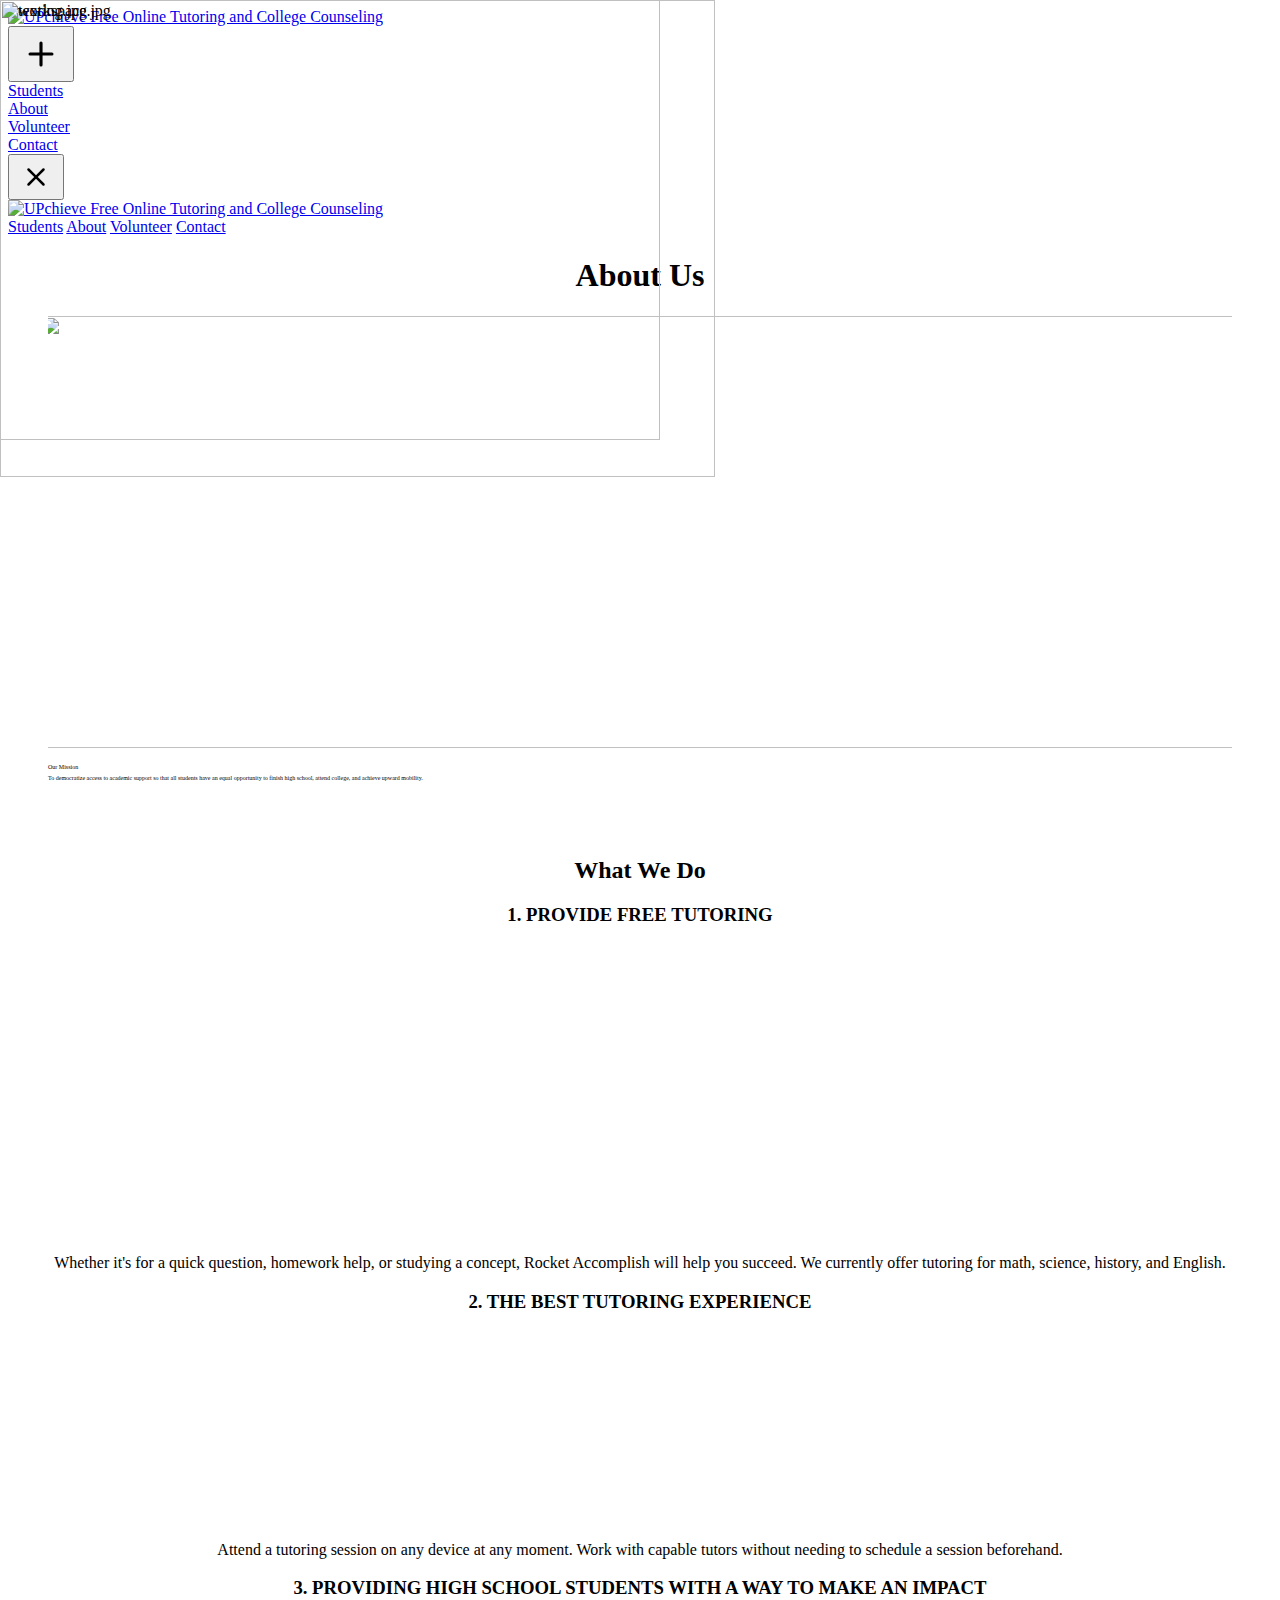
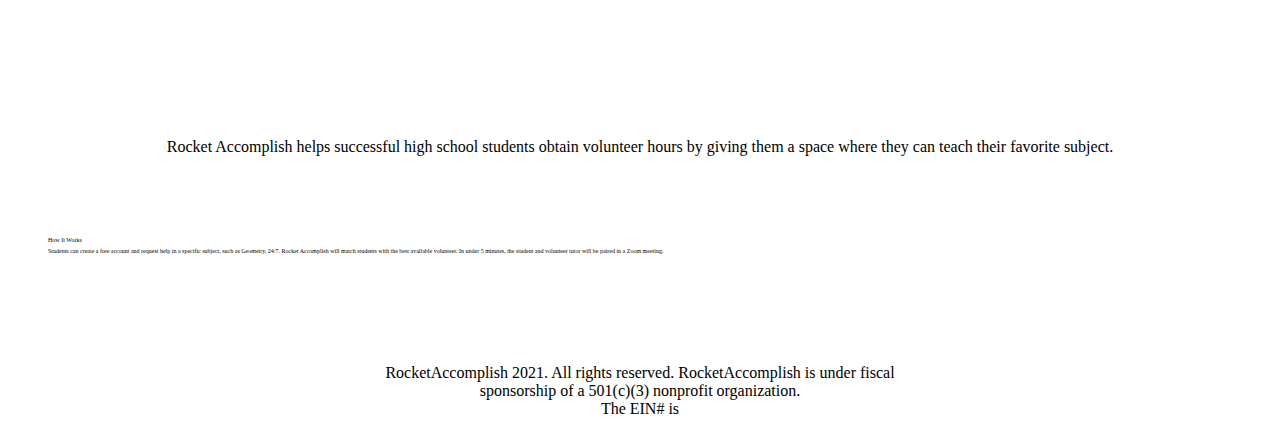
==== commit 248fb863: "Add files via upload" ====
--- a/about-us.html
+++ b/about-us.html
@@ -36,24 +36,24 @@
 <meta charset="utf-8">
 <title>Our Mission</title>
 <link rel="shortcut icon" type="image/x-icon" href="https://images.squarespace-cdn.com/content/v1/57c0d8d1e58c622e8b6d5328/1491167260033-2BFH0VZBSEUCQPD588D6/ke17ZwdGBToddI8pDm48kOMM_kjGtcvYLyFhJov4gnyoCXeSvxnTEQmG4uwOsdIceAoHiyRoc52GMN5_2H8Wp0pp9QJX1XVE3um6nwW9pNPfmqFq-pEoZhkgyXrP4U0eWubdSzIiYkKFArODYQyhwQ/favicon.ico">
-<link rel="canonical" href="https://rocketaccomplish.org/mission">
-<meta property="og:site_name" content="Rocket Accomplish: Free Online Tutoring">
+<link rel="canonical" href="https://upchieve.org/mission">
+<meta property="og:site_name" content="UPchieve Free Online Tutoring and College Counseling">
 <meta property="og:title" content="Our Mission">
-<meta property="og:url" content="https://rocketaccomplish.org/mission">
+<meta property="og:url" content="https://upchieve.org/mission">
 <meta property="og:type" content="website">
 <meta property="og:description" content="Democratizing access to academic support. We believe all students should have access to tutoring and college counseling when they need it.">
-<meta property="og:image" content="img/webbackground.img">
+<meta property="og:image" content="http:https://static1.squarespace.com/static/57c0d8d1e58c622e8b6d5328/t/6013c2adaed44e75babddcb8/1611907763449/mobile-student1.png?format=1500w">
 <meta property="og:image:width" content="1500">
 <meta property="og:image:height" content="1342">
 <meta itemprop="name" content="Our Mission">
-<meta itemprop="url" content="https://rocketaccomplish.org/mission">
+<meta itemprop="url" content="https://upchieve.org/mission">
 <meta itemprop="description" content="Democratizing access to academic support. We believe all students should have access to tutoring and college counseling when they need it.">
-<meta itemprop="thumbnailUrl" content="img/webbackground.png">
-<link rel="image_src" href="img/webbackground.png">
-<meta itemprop="image" content="img/webbackground.png">
+<meta itemprop="thumbnailUrl" content="http:https://static1.squarespace.com/static/57c0d8d1e58c622e8b6d5328/t/6013c2adaed44e75babddcb8/1611907763449/mobile-student1.png?format=1500w">
+<link rel="image_src" href="http:https://static1.squarespace.com/static/57c0d8d1e58c622e8b6d5328/t/6013c2adaed44e75babddcb8/1611907763449/mobile-student1.png?format=1500w">
+<meta itemprop="image" content="http:https://static1.squarespace.com/static/57c0d8d1e58c622e8b6d5328/t/6013c2adaed44e75babddcb8/1611907763449/mobile-student1.png?format=1500w">
 <meta name="twitter:title" content="Our Mission">
-<meta name="twitter:image" content="img/webbackground.png">
-<meta name="twitter:url" content="https://rocketaccomplish.org/mission">
+<meta name="twitter:image" content="http:https://static1.squarespace.com/static/57c0d8d1e58c622e8b6d5328/t/6013c2adaed44e75babddcb8/1611907763449/mobile-student1.png?format=1500w">
+<meta name="twitter:url" content="https://upchieve.org/mission">
 <meta name="twitter:card" content="summary">
 <meta name="twitter:description" content="Democratizing access to academic support. We believe all students should have access to tutoring and college counseling when they need it.">
 <meta name="description" content="Democratizing access to academic support. We believe all students should 
@@ -67,7 +67,7 @@
 <script crossorigin="anonymous" src="https://assets.squarespace.com/universal/scripts-compressed/cldr-resource-pack-ee539354c82111cc002ed-min.en-US.js"></script><script>(function(rollups, name) { if (!rollups[name]) { rollups[name] = {}; } rollups[name].js = ["https://assets.squarespace.com/universal/scripts-compressed/common-vendors-697c03eb55dfb6ae0fda8-min.en-US.js"]; })(SQUARESPACE_ROLLUPS, 'squarespace-common_vendors');</script>
 <script crossorigin="anonymous" src="https://assets.squarespace.com/universal/scripts-compressed/common-vendors-697c03eb55dfb6ae0fda8-min.en-US.js"></script><script>(function(rollups, name) { if (!rollups[name]) { rollups[name] = {}; } rollups[name].js = ["https://assets.squarespace.com/universal/scripts-compressed/common-ffc8169852b2beeec99f0-min.en-US.js"]; })(SQUARESPACE_ROLLUPS, 'squarespace-common');</script>
 <script crossorigin="anonymous" src="https://assets.squarespace.com/universal/scripts-compressed/common-ffc8169852b2beeec99f0-min.en-US.js"></script><script>(function(rollups, name) { if (!rollups[name]) { rollups[name] = {}; } rollups[name].js = ["https://assets.squarespace.com/universal/scripts-compressed/performance-fce1ecd97ff38813b9cf9-min.en-US.js"]; })(SQUARESPACE_ROLLUPS, 'squarespace-performance');</script>
-<script crossorigin="anonymous" src="https://assets.squarespace.com/universal/scripts-compressed/performance-fce1ecd97ff38813b9cf9-min.en-US.js" defer=""></script><script data-name="static-context">Static = window.Static || {}; Static.SQUARESPACE_CONTEXT = {"facebookAppId":"314192535267336","facebookApiVersion":"v6.0","rollups":{"squarespace-announcement-bar":{"js":"https://assets.squarespace.com/universal/scripts-compressed/announcement-bar-553805b4ba731f501e893-min.en-US.js"},"squarespace-audio-player":{"css":"https://assets.squarespace.com/universal/styles-compressed/audio-player-03a5305221e9f3857f5d3fbff2cd9bbe-min.en-US.css","js":"https://assets.squarespace.com/universal/scripts-compressed/audio-player-9c1816e8320c93ef4fb27-min.en-US.js"},"squarespace-blog-collection-list":{"css":"https://assets.squarespace.com/universal/styles-compressed/blog-collection-list-d41d8cd98f00b204e9800998ecf8427e-min.en-US.css","js":"https://assets.squarespace.com/universal/scripts-compressed/blog-collection-list-4edf57726cd494ac04e8b-min.en-US.js"},"squarespace-calendar-block-renderer":{"css":"https://assets.squarespace.com/universal/styles-compressed/calendar-block-renderer-1e8a762808391e4b0bd8945da50793ac-min.en-US.css","js":"https://assets.squarespace.com/universal/scripts-compressed/calendar-block-renderer-3b883036f67061bf85b2a-min.en-US.js"},"squarespace-chartjs-helpers":{"css":"https://assets.squarespace.com/universal/styles-compressed/chartjs-helpers-9935a41d63cf08ca108505d288c1712e-min.en-US.css","js":"https://assets.squarespace.com/universal/scripts-compressed/chartjs-helpers-1679d8a6323a97664efce-min.en-US.js"},"squarespace-comments":{"css":"https://assets.squarespace.com/universal/styles-compressed/comments-14f3a759cd4fd78d3ee71727d1140ef7-min.en-US.css","js":"https://assets.squarespace.com/universal/scripts-compressed/comments-aa8a3ce7b3eb97f538077-min.en-US.js"},"squarespace-commerce-cart":{"js":"https://assets.squarespace.com/universal/scripts-compressed/commerce-cart-3e82fdfd23a224908ebe2-min.en-US.js"},"squarespace-dialog":{"css":"https://assets.squarespace.com/universal/styles-compressed/dialog-4c984bcaacc45888f9092057493234b6-min.en-US.css","js":"https://assets.squarespace.com/universal/scripts-compressed/dialog-456a6ff94575f0d037f13-min.en-US.js"},"squarespace-events-collection":{"css":"https://assets.squarespace.com/universal/styles-compressed/events-collection-1e8a762808391e4b0bd8945da50793ac-min.en-US.css","js":"https://assets.squarespace.com/universal/scripts-compressed/events-collection-9817f4956ef062ed31c21-min.en-US.js"},"squarespace-form-rendering-utils":{"js":"https://assets.squarespace.com/universal/scripts-compressed/form-rendering-utils-36b363d3e67aa36e0f427-min.en-US.js"},"squarespace-forms":{"css":"https://assets.squarespace.com/universal/styles-compressed/forms-763d974ea7719bb18959e8f0a891abe6-min.en-US.css","js":"https://assets.squarespace.com/universal/scripts-compressed/forms-2590c8d88ca2b3c048677-min.en-US.js"},"squarespace-gallery-collection-list":{"css":"https://assets.squarespace.com/universal/styles-compressed/gallery-collection-list-d41d8cd98f00b204e9800998ecf8427e-min.en-US.css","js":"https://assets.squarespace.com/universal/scripts-compressed/gallery-collection-list-d0f446a447f9e12c312c6-min.en-US.js"},"squarespace-image-zoom":{"css":"https://assets.squarespace.com/universal/styles-compressed/image-zoom-72b0ab7796582588032aa6472e2e2f14-min.en-US.css","js":"https://assets.squarespace.com/universal/scripts-compressed/image-zoom-d10bceade14c2ca4718d1-min.en-US.js"},"squarespace-pinterest":{"css":"https://assets.squarespace.com/universal/styles-compressed/pinterest-d41d8cd98f00b204e9800998ecf8427e-min.en-US.css","js":"https://assets.squarespace.com/universal/scripts-compressed/pinterest-d6a8a562970aba61c5e0f-min.en-US.js"},"squarespace-popup-overlay":{"css":"https://assets.squarespace.com/universal/styles-compressed/popup-overlay-68d60e7bd84500af34df575998cc00d0-min.en-US.css","js":"https://assets.squarespace.com/universal/scripts-compressed/popup-overlay-0129b4419be4ed0c72496-min.en-US.js"},"squarespace-product-quick-view":{"css":"https://assets.squarespace.com/universal/styles-compressed/product-quick-view-eedd090fe95cd960919fcf1e0a4293c3-min.en-US.css","js":"https://assets.squarespace.com/universal/scripts-compressed/product-quick-view-606fef613d542af0da71a-min.en-US.js"},"squarespace-products-collection-item-v2":{"css":"https://assets.squarespace.com/universal/styles-compressed/products-collection-item-v2-72b0ab7796582588032aa6472e2e2f14-min.en-US.css","js":"https://assets.squarespace.com/universal/scripts-compressed/products-collection-item-v2-9953260ed6470da428cf2-min.en-US.js"},"squarespace-products-collection-list-v2":{"css":"https://assets.squarespace.com/universal/styles-compressed/products-collection-list-v2-72b0ab7796582588032aa6472e2e2f14-min.en-US.css","js":"https://assets.squarespace.com/universal/scripts-compressed/products-collection-list-v2-7aca5927d38b280d42da2-min.en-US.js"},"squarespace-search-page":{"css":"https://assets.squarespace.com/universal/styles-compressed/search-page-207da8872118254c0a795bf9b187c205-min.en-US.css","js":"https://assets.squarespace.com/universal/scripts-compressed/search-page-0490b9c6ed7a4c83d7a5f-min.en-US.js"},"squarespace-search-preview":{"js":"https://assets.squarespace.com/universal/scripts-compressed/search-preview-2a260c7df057c4cadd3aa-min.en-US.js"},"squarespace-share-buttons":{"js":"https://assets.squarespace.com/universal/scripts-compressed/share-buttons-88fb150c92b353f7138f6-min.en-US.js"},"squarespace-simple-liking":{"css":"https://assets.squarespace.com/universal/styles-compressed/simple-liking-9ef41bf7ba753d65ec1acf18e093b88a-min.en-US.css","js":"https://assets.squarespace.com/universal/scripts-compressed/simple-liking-2207ca46fc8e98609572b-min.en-US.js"},"squarespace-social-buttons":{"css":"https://assets.squarespace.com/universal/styles-compressed/social-buttons-bf7788a87c794b73afd9d5c49f72f4f3-min.en-US.css","js":"https://assets.squarespace.com/universal/scripts-compressed/social-buttons-99b9a499693ec3b81e7a3-min.en-US.js"},"squarespace-tourdates":{"css":"https://assets.squarespace.com/universal/styles-compressed/tourdates-d41d8cd98f00b204e9800998ecf8427e-min.en-US.css","js":"https://assets.squarespace.com/universal/scripts-compressed/tourdates-a128b512af81627bbfb11-min.en-US.js"},"squarespace-website-overlays-manager":{"css":"https://assets.squarespace.com/universal/styles-compressed/website-overlays-manager-4f212ab97f9bc590002bb2ff55f69409-min.en-US.css","js":"https://assets.squarespace.com/universal/scripts-compressed/website-overlays-manager-5a7314c41752bbbd49fa1-min.en-US.js"}},"pageType":2,"website":{"id":"57c0d8d1e58c622e8b6d5328","identifier":"alysa-murray-7nfb","websiteType":1,"contentModifiedOn":1614047525837,"cloneable":false,"hasBeenCloneable":false,"siteStatus":{},"language":"en-US","timeZone":"America/New_York","machineTimeZoneOffset":-18000000,"timeZoneOffset":-18000000,"timeZoneAbbr":"EST","siteTitle":"Rocket Academics Free Online Tutoring and College Counseling","fullSiteTitle":"Our Mission","siteTagLine":"","siteDescription":"<p>BelieveAchieve is a volunteer-run ed-tech initiative with the goal of providing free, online, and on-demand educational and guidance services to disadvantaged students in the U.S.</p>","logoImageId":"58e6f7d3cd0f6890d14a989b","socialLogoImageId":"6013c2adaed44e75babddcb8","shareButtonOptions":{"3":true,"8":true,"4":true,"6":true,"1":true,"2":true,"7":true},"logoImageUrl":"https://static1.squarespace.com/static/57c0d8d1e58c622e8b6d5328/t/58e6f7d3cd0f6890d14a989b/1614047525837/","socialLogoImageUrl":"https://static1.squarespace.com/static/57c0d8d1e58c622e8b6d5328/t/6013c2adaed44e75babddcb8/1614047525837/","authenticUrl":"https://upchieve.org","internalUrl":"https://alysa-murray-7nfb.squarespace.com","baseUrl":"https://upchieve.org","primaryDomain":"upchieve.org","sslSetting":3,"isHstsEnabled":false,"socialAccounts":[{"serviceId":2,"userId":"1198612856867612","screenname":"BelieveAchieve","addedOn":1472430982133,"profileUrl":"https://www.facebook.com/UPchieve/","iconUrl":"http://graph.facebook.com/1198612856867612/picture?type=square","metaData":{"service":"facebook"},"iconEnabled":true,"serviceName":"facebook"},{"serviceId":4,"userId":"793261756403646465","userName":"EdTech4Good","screenname":"BelieveAchieve","addedOn":1478131040856,"profileUrl":"https://twitter.com/UPchieve","iconUrl":"http://pbs.twimg.com/profile_images/793638282122895360/WINB8hfW_normal.jpg","collectionId":"581a7d6046c3c4492a22ed00","iconEnabled":true,"serviceName":"twitter"},{"serviceId":10,"userId":"8632423060","userName":"upchieve","screenname":"UPchieve","addedOn":1542731965954,"profileUrl":"http://instagram.com/upchieve","iconUrl":"https://scontent.cdninstagram.com/vp/5a386a332fed77d4931d168b95e3e47c/5C7AD4CB/t51.2885-19/s150x150/41775965_2137126069861787_8989593861672140800_n.jpg","collectionId":"5bf438bd506fbedac5b6fe67","iconEnabled":true,"serviceName":"instagram"},{"serviceId":14,"userId":"PSU4GHy9_3","userName":"alysamurray","screenname":"Alysa Murray","addedOn":1472431167954,"profileUrl":"https://www.linkedin.com/company/upchieve","iconUrl":"https://media.licdn.com/mpr/mprx/0_7BV1hxfO1jdwP9hQQ6mgwaSOPyBZvQTnh6h1LwJ0nJiJv9u6oThPwxS0zJi5P9hn2PhOG4axxEeM9G6n6X0fHwfPVEe49GHo6X0riEVYAwgNpq1nEvWY_Oq7s0tHxGxR7bU0kZ8u0Y9","iconEnabled":true,"serviceName":"linkedin"},{"serviceId":20,"userId":"aly.murray@upchieve.org","screenname":"hello@upchieve.org","addedOn":1494873478208,"profileUrl":"mailto:hello@upchieve.org","iconEnabled":true,"serviceName":"email"}],"typekitId":"","statsMigrated":false,"imageMetadataProcessingEnabled":false,"screenshotId":"d0925877","captchaSettings":{"enabledForDonations":false},"showOwnerLogin":false},"websiteSettings":{"id":"57c0d8d1e58c622e8b6d532b","websiteId":"57c0d8d1e58c622e8b6d5328","type":"Non-Profit","subjects":[],"country":"US","state":"NY","simpleLikingEnabled":true,"mobileInfoBarSettings":{"isContactEmailEnabled":false,"isContactPhoneNumberEnabled":false,"isLocationEnabled":false,"isBusinessHoursEnabled":false},"announcementBarSettings":{"style":1,"text":"<p class=\"\" style=\"white-space:pre-wrap;\">In response to COVID-19, we\u2019re giving Title 1 schools 100% free access to UPchieve. Learn more here.</p>","clickthroughUrl":{"url":"https://upchieve.org/school-closures","newWindow":false}},"commentLikesAllowed":true,"commentAnonAllowed":true,"commentThreaded":true,"commentApprovalRequired":false,"commentAvatarsOn":true,"commentSortType":2,"commentFlagThreshold":0,"commentFlagsAllowed":true,"commentEnableByDefault":false,"commentDisableAfterDaysDefault":0,"disqusShortname":"","commentsEnabled":true,"contactPhoneNumber":"","storeSettings":{"returnPolicy":null,"termsOfService":null,"privacyPolicy":null,"expressCheckout":false,"continueShoppingLinkUrl":"/","useLightCart":false,"showNoteField":false,"shippingCountryDefaultValue":"US","billToShippingDefaultValue":false,"showShippingPhoneNumber":false,"isShippingPhoneRequired":false,"showBillingPhoneNumber":false,"isBillingPhoneRequired":false,"currenciesSupported":["CHF","HKD","MXN","EUR","DKK","USD","CAD","MYR","NOK","THB","AUD","SGD","ILS","PLN","GBP","CZK","SEK","NZD","PHP","RUB"],"defaultCurrency":"USD","selectedCurrency":"USD","measurementStandard":1,"showCustomCheckoutForm":false,"enableMailingListOptInByDefault":true,"sameAsRetailLocation":false,"merchandisingSettings":{"scarcityEnabledOnProductItems":false,"scarcityEnabledOnProductBlocks":false,"scarcityMessageType":"DEFAULT_SCARCITY_MESSAGE","scarcityThreshold":10,"multipleQuantityAllowedForServices":true,"restockNotificationsEnabled":false,"restockNotificationsMailingListSignUpEnabled":false,"relatedProductsEnabled":false,"relatedProductsOrdering":"random","soldOutVariantsDropdownDisabled":false,"productComposerOptedIn":false,"productComposerABTestOptedOut":false},"isLive":false,"multipleQuantityAllowedForServices":true},"useEscapeKeyToLogin":false,"ssBadgeType":1,"ssBadgePosition":4,"ssBadgeVisibility":1,"ssBadgeDevices":1,"pinterestOverlayOptions":{"mode":"disabled"},"ampEnabled":true},"cookieSettings":{"isCookieBannerEnabled":false,"isRestrictiveCookiePolicyEnabled":false,"isRestrictiveCookiePolicyAbsolute":false,"cookieBannerText":"","cookieBannerTheme":"","cookieBannerVariant":"","cookieBannerPosition":"","cookieBannerCtaVariant":"","cookieBannerCtaText":""},"websiteCloneable":false,"collection":{"title":"Our Mission | Democratizing Access to Academic Support","id":"601380e575df176448f94b6b","fullUrl":"/mission","type":10,"permissionType":1},"subscribed":false,"appDomain":"squarespace.com","templateTweakable":true,"tweakJSON":{"aspect-ratio":"Auto","gallery-arrow-style":"No Background","gallery-aspect-ratio":"3:2 Standard","gallery-auto-crop":"true","gallery-autoplay":"false","gallery-design":"Slideshow","gallery-info-overlay":"Show on Hover","gallery-loop":"false","gallery-navigation":"Bullets","gallery-show-arrows":"true","gallery-transitions":"Fade","galleryArrowBackground":"rgba(34,34,34,1)","galleryArrowColor":"rgba(255,255,255,1)","galleryAutoplaySpeed":"3","galleryCircleColor":"rgba(255,255,255,1)","galleryInfoBackground":"rgba(0, 0, 0, .7)","galleryThumbnailSize":"100px","gridSize":"350px","gridSpacing":"20px","tweak-blog-list-columns":"2","tweak-blog-list-item-image-aspect-ratio-grid":"4:3 Four-Three","tweak-blog-list-item-image-aspect-ratio-stacked":"3:2 Standard","tweak-blog-list-item-image-show":"true","tweak-blog-list-spacing":"25px","tweak-blog-list-style":"Grid","tweak-footer-layout":"Columns","tweak-header-bottom-overlay-on-index-gallery":"false","tweak-index-gallery-apply-bottom-spacing":"true","tweak-index-gallery-autoplay-duration":"3","tweak-index-gallery-autoplay-enable":"true","tweak-index-gallery-fixed-height":"true","tweak-index-gallery-height":"63vh","tweak-index-gallery-indicators":"None","tweak-index-gallery-layout":"Slideshow","tweak-index-gallery-transition":"Fade","tweak-index-gallery-transition-duration":"500","tweak-index-nav-position":"Right","tweak-index-page-apply-bottom-spacing":"false","tweak-index-page-fullscreen":"Pages with Backgrounds Only","tweak-index-page-min-height":"100vh","tweak-mobile-breakpoint":"640px","tweak-overlay-parallax-enabled":"false","tweak-overlay-parallax-new-math":"true","tweak-product-item-image-zoom-factor":"2","tweak-product-list-item-hover-behavior":"Fade","tweak-product-list-items-per-row":"2","tweak-related-products-items-per-row":"3","tweak-related-products-title-spacing":"50px","tweak-site-ajax-loading-enable":"true","tweak-site-border-show":"false","tweak-site-border-width":"10px"},"templateId":"55f0aac0e4b0f0a5b7e0b22e","templateVersion":"7","pageFeatures":[1,2,4],"gmRenderKey":"QUl6YVN5Q0JUUk9xNkx1dkZfSUUxcjQ2LVQ0QWVUU1YtMGQ3bXk4","templateScriptsRootUrl":"https://static1.squarespace.com/static/ta/55f0a9b0e4b0f3eb70352f6d/341/scripts/","betaFeatureFlags":["seven-one-menu-overlay-theme-switcher","commerce_category_id_discounts_enabled","commerce_add_to_cart_rate_limiting","uas_swagger_token_client","campaigns_email_reuse_template_flow","commerce_restock_notifications","seven_one_frontend_render_gallery_section","domains_transfer_flow_hide_preface","seven_one_frontend_render_page_section","commerce_reduce_cart_calculations","commerce_setup_wizard","ORDERS-SERVICE-check-digital-good-access-with-service","domain_info_via_registrar_service","ORDER_SERVICE-submit-subscription-order-through-service","nested_categories_migration_enabled","commerce-recaptcha-enterprise","campaigns_user_templates_in_sidebar","crm_advanced_filtering","domains_use_new_domain_connect_strategy","domain_deletion_via_registrar_service","commerce_subscription_order_delay","ORDERS-SERVICE-reset-digital-goods-access-with-service","newsletter_block_captcha","commerce_minimum_order_amount","ORDER_SERVICE-submit-reoccurring-subscription-order-through-service","domains_universal_search","member_areas_discounts","campaigns_single_opt_in","donations_customer_accounts","omit_tweakengine_tweakvalues","gallery_captions_71","commerce_instagram_product_checkout_links","list_sent_to_groups","seven-one-main-content-preview-api","uas_swagger_session_client","commerce_pdp_layout_catalog","domain_locking_via_registrar_service","commerce_activation_experiment_add_payment_processor_card","domains_transfer_flow_improvements","dg_downloads_from_fastly","seven_one_portfolio_hover_layouts","customer_notifications_panel_v2","commerce_afterpay","campaigns_new_sender_profile_page","local_listings","events_panel_70","member_areas_ga","digital_download_link_expiration_resubmission","domains_allow_async_gsuite","crm_campaigns_sending","seven_one_header_editor_update","reduce_general_search_api_traffic","commerce_pdp_survey_modal","uas_swagger_unauthenticated_session_client","seven_one_image_effects","uas_swagger_site_user_account_client","seven-one-content-preview-section-api","campaigns_new_template_picker","generic_iframe_loader_for_campaigns","animations_august_2020_new_preset","campaigns_new_subscriber_search","commerce_onboarding_tools_screen_test"],"impersonatedSession":false,"demoCollections":[{"collectionId":"59dbc8046f4ca35190c95826","deleted":true},{"collectionId":"59dbf179b1ffb663628e8970","deleted":true},{"collectionId":"59dce406197aeaa266569556","deleted":true},{"collectionId":"59dd036e64b05fcabcbb4101","deleted":true},{"collectionId":"59de5a784c0dbfb7e569d34e","deleted":true},{"collectionId":"59de5e5d4c326db05ce08732","deleted":true},{"collectionId":"59de85569f8dce12670a759d","deleted":true},{"collectionId":"59df9cfdb07869bc338fc45e","deleted":true},{"collectionId":"59e4cf728dd041f0a6ce6207","deleted":true},{"collectionId":"59e66b469f8dcede14cd3d86","deleted":true},{"collectionId":"59e76e428a02c7895f77a1c2","deleted":true},{"collectionId":"59e76f07d0e6286d949d4c06","deleted":true},{"collectionId":"59e76f26e9bfdf9832d9b5d2","deleted":true},{"collectionId":"59e770bc64b05fbe44979acc","deleted":true},{"collectionId":"59e7723d692ebe8b379bc769","deleted":true},{"collectionId":"59e77875b1ffb6b9f6f03b12","deleted":true},{"collectionId":"59e7971764b05f0fd8bc1e14","deleted":true},{"collectionId":"59e799e2cf81e009aa68e8e2","deleted":true},{"collectionId":"59e79c3ad55b41a399f2f567","deleted":true},{"collectionId":"59e79c4518b27d2443197ac7","deleted":true},{"collectionId":"59e79c4face864d26f94ba0c","deleted":true},{"collectionId":"59e7aa4c29f187c4051a4712","deleted":true},{"collectionId":"59f7636153450aa3ec740588","deleted":true},{"collectionId":"59f8a6e2e2c48368e55c2c3e","deleted":true}],"tzData":{"zones":[[-300,"US","E%sT",null]],"rules":{"US":[[1967,2006,null,"Oct","lastSun","2:00","0","S"],[1987,2006,null,"Apr","Sun>=1","2:00","1:00","D"],[2007,"max",null,"Mar","Sun>=8","2:00","1:00","D"],[2007,"max",null,"Nov","Sun>=1","2:00","0","S"]]}}};</script><script type="text/javascript"> SquarespaceFonts.loadViaContext(); Squarespace.load(window);</script><script type="application/ld+json">{"url":"https://upchieve.org","name":"UPchieve Free Online Tutoring and College Counseling","description":"<p>BelieveAchieve is a volunteer-run ed-tech initiative with the goal of providing free, online, and on-demand educational and guidance services to disadvantaged students in the U.S.</p>","image":"https://static1.squarespace.com/static/57c0d8d1e58c622e8b6d5328/t/58e6f7d3cd0f6890d14a989b/1614047525837/","@context":"http://schema.org","@type":"WebSite"}</script><link rel="stylesheet" type="text/css" href="css/site.css?&amp;filterFeatures=false"><!-- Google Tag Manager -->
+<script crossorigin="anonymous" src="https://assets.squarespace.com/universal/scripts-compressed/performance-fce1ecd97ff38813b9cf9-min.en-US.js" defer=""></script><script data-name="static-context">Static = window.Static || {}; Static.SQUARESPACE_CONTEXT = {"facebookAppId":"314192535267336","facebookApiVersion":"v6.0","rollups":{"squarespace-announcement-bar":{"js":"https://assets.squarespace.com/universal/scripts-compressed/announcement-bar-553805b4ba731f501e893-min.en-US.js"},"squarespace-audio-player":{"css":"https://assets.squarespace.com/universal/styles-compressed/audio-player-03a5305221e9f3857f5d3fbff2cd9bbe-min.en-US.css","js":"https://assets.squarespace.com/universal/scripts-compressed/audio-player-9c1816e8320c93ef4fb27-min.en-US.js"},"squarespace-blog-collection-list":{"css":"https://assets.squarespace.com/universal/styles-compressed/blog-collection-list-d41d8cd98f00b204e9800998ecf8427e-min.en-US.css","js":"https://assets.squarespace.com/universal/scripts-compressed/blog-collection-list-4edf57726cd494ac04e8b-min.en-US.js"},"squarespace-calendar-block-renderer":{"css":"https://assets.squarespace.com/universal/styles-compressed/calendar-block-renderer-1e8a762808391e4b0bd8945da50793ac-min.en-US.css","js":"https://assets.squarespace.com/universal/scripts-compressed/calendar-block-renderer-3b883036f67061bf85b2a-min.en-US.js"},"squarespace-chartjs-helpers":{"css":"https://assets.squarespace.com/universal/styles-compressed/chartjs-helpers-9935a41d63cf08ca108505d288c1712e-min.en-US.css","js":"https://assets.squarespace.com/universal/scripts-compressed/chartjs-helpers-1679d8a6323a97664efce-min.en-US.js"},"squarespace-comments":{"css":"https://assets.squarespace.com/universal/styles-compressed/comments-14f3a759cd4fd78d3ee71727d1140ef7-min.en-US.css","js":"https://assets.squarespace.com/universal/scripts-compressed/comments-aa8a3ce7b3eb97f538077-min.en-US.js"},"squarespace-commerce-cart":{"js":"https://assets.squarespace.com/universal/scripts-compressed/commerce-cart-3e82fdfd23a224908ebe2-min.en-US.js"},"squarespace-dialog":{"css":"https://assets.squarespace.com/universal/styles-compressed/dialog-4c984bcaacc45888f9092057493234b6-min.en-US.css","js":"https://assets.squarespace.com/universal/scripts-compressed/dialog-456a6ff94575f0d037f13-min.en-US.js"},"squarespace-events-collection":{"css":"https://assets.squarespace.com/universal/styles-compressed/events-collection-1e8a762808391e4b0bd8945da50793ac-min.en-US.css","js":"https://assets.squarespace.com/universal/scripts-compressed/events-collection-9817f4956ef062ed31c21-min.en-US.js"},"squarespace-form-rendering-utils":{"js":"https://assets.squarespace.com/universal/scripts-compressed/form-rendering-utils-36b363d3e67aa36e0f427-min.en-US.js"},"squarespace-forms":{"css":"https://assets.squarespace.com/universal/styles-compressed/forms-763d974ea7719bb18959e8f0a891abe6-min.en-US.css","js":"https://assets.squarespace.com/universal/scripts-compressed/forms-2590c8d88ca2b3c048677-min.en-US.js"},"squarespace-gallery-collection-list":{"css":"https://assets.squarespace.com/universal/styles-compressed/gallery-collection-list-d41d8cd98f00b204e9800998ecf8427e-min.en-US.css","js":"https://assets.squarespace.com/universal/scripts-compressed/gallery-collection-list-d0f446a447f9e12c312c6-min.en-US.js"},"squarespace-image-zoom":{"css":"https://assets.squarespace.com/universal/styles-compressed/image-zoom-72b0ab7796582588032aa6472e2e2f14-min.en-US.css","js":"https://assets.squarespace.com/universal/scripts-compressed/image-zoom-d10bceade14c2ca4718d1-min.en-US.js"},"squarespace-pinterest":{"css":"https://assets.squarespace.com/universal/styles-compressed/pinterest-d41d8cd98f00b204e9800998ecf8427e-min.en-US.css","js":"https://assets.squarespace.com/universal/scripts-compressed/pinterest-d6a8a562970aba61c5e0f-min.en-US.js"},"squarespace-popup-overlay":{"css":"https://assets.squarespace.com/universal/styles-compressed/popup-overlay-68d60e7bd84500af34df575998cc00d0-min.en-US.css","js":"https://assets.squarespace.com/universal/scripts-compressed/popup-overlay-0129b4419be4ed0c72496-min.en-US.js"},"squarespace-product-quick-view":{"css":"https://assets.squarespace.com/universal/styles-compressed/product-quick-view-eedd090fe95cd960919fcf1e0a4293c3-min.en-US.css","js":"https://assets.squarespace.com/universal/scripts-compressed/product-quick-view-606fef613d542af0da71a-min.en-US.js"},"squarespace-products-collection-item-v2":{"css":"https://assets.squarespace.com/universal/styles-compressed/products-collection-item-v2-72b0ab7796582588032aa6472e2e2f14-min.en-US.css","js":"https://assets.squarespace.com/universal/scripts-compressed/products-collection-item-v2-9953260ed6470da428cf2-min.en-US.js"},"squarespace-products-collection-list-v2":{"css":"https://assets.squarespace.com/universal/styles-compressed/products-collection-list-v2-72b0ab7796582588032aa6472e2e2f14-min.en-US.css","js":"https://assets.squarespace.com/universal/scripts-compressed/products-collection-list-v2-7aca5927d38b280d42da2-min.en-US.js"},"squarespace-search-page":{"css":"https://assets.squarespace.com/universal/styles-compressed/search-page-207da8872118254c0a795bf9b187c205-min.en-US.css","js":"https://assets.squarespace.com/universal/scripts-compressed/search-page-0490b9c6ed7a4c83d7a5f-min.en-US.js"},"squarespace-search-preview":{"js":"https://assets.squarespace.com/universal/scripts-compressed/search-preview-2a260c7df057c4cadd3aa-min.en-US.js"},"squarespace-share-buttons":{"js":"https://assets.squarespace.com/universal/scripts-compressed/share-buttons-88fb150c92b353f7138f6-min.en-US.js"},"squarespace-simple-liking":{"css":"https://assets.squarespace.com/universal/styles-compressed/simple-liking-9ef41bf7ba753d65ec1acf18e093b88a-min.en-US.css","js":"https://assets.squarespace.com/universal/scripts-compressed/simple-liking-2207ca46fc8e98609572b-min.en-US.js"},"squarespace-social-buttons":{"css":"https://assets.squarespace.com/universal/styles-compressed/social-buttons-bf7788a87c794b73afd9d5c49f72f4f3-min.en-US.css","js":"https://assets.squarespace.com/universal/scripts-compressed/social-buttons-99b9a499693ec3b81e7a3-min.en-US.js"},"squarespace-tourdates":{"css":"https://assets.squarespace.com/universal/styles-compressed/tourdates-d41d8cd98f00b204e9800998ecf8427e-min.en-US.css","js":"https://assets.squarespace.com/universal/scripts-compressed/tourdates-a128b512af81627bbfb11-min.en-US.js"},"squarespace-website-overlays-manager":{"css":"https://assets.squarespace.com/universal/styles-compressed/website-overlays-manager-4f212ab97f9bc590002bb2ff55f69409-min.en-US.css","js":"https://assets.squarespace.com/universal/scripts-compressed/website-overlays-manager-5a7314c41752bbbd49fa1-min.en-US.js"}},"pageType":2,"website":{"id":"57c0d8d1e58c622e8b6d5328","identifier":"alysa-murray-7nfb","websiteType":1,"contentModifiedOn":1614047525837,"cloneable":false,"hasBeenCloneable":false,"siteStatus":{},"language":"en-US","timeZone":"America/New_York","machineTimeZoneOffset":-18000000,"timeZoneOffset":-18000000,"timeZoneAbbr":"EST","siteTitle":"UPchieve Free Online Tutoring and College Counseling","fullSiteTitle":"Our Mission","siteTagLine":"","siteDescription":"<p>BelieveAchieve is a volunteer-run ed-tech initiative with the goal of providing free, online, and on-demand educational and guidance services to disadvantaged students in the U.S.</p>","logoImageId":"58e6f7d3cd0f6890d14a989b","socialLogoImageId":"6013c2adaed44e75babddcb8","shareButtonOptions":{"3":true,"8":true,"4":true,"6":true,"1":true,"2":true,"7":true},"logoImageUrl":"https://static1.squarespace.com/static/57c0d8d1e58c622e8b6d5328/t/58e6f7d3cd0f6890d14a989b/1614047525837/","socialLogoImageUrl":"https://static1.squarespace.com/static/57c0d8d1e58c622e8b6d5328/t/6013c2adaed44e75babddcb8/1614047525837/","authenticUrl":"https://upchieve.org","internalUrl":"https://alysa-murray-7nfb.squarespace.com","baseUrl":"https://upchieve.org","primaryDomain":"upchieve.org","sslSetting":3,"isHstsEnabled":false,"socialAccounts":[{"serviceId":2,"userId":"1198612856867612","screenname":"BelieveAchieve","addedOn":1472430982133,"profileUrl":"https://www.facebook.com/UPchieve/","iconUrl":"http://graph.facebook.com/1198612856867612/picture?type=square","metaData":{"service":"facebook"},"iconEnabled":true,"serviceName":"facebook"},{"serviceId":4,"userId":"793261756403646465","userName":"EdTech4Good","screenname":"BelieveAchieve","addedOn":1478131040856,"profileUrl":"https://twitter.com/UPchieve","iconUrl":"http://pbs.twimg.com/profile_images/793638282122895360/WINB8hfW_normal.jpg","collectionId":"581a7d6046c3c4492a22ed00","iconEnabled":true,"serviceName":"twitter"},{"serviceId":10,"userId":"8632423060","userName":"upchieve","screenname":"UPchieve","addedOn":1542731965954,"profileUrl":"http://instagram.com/upchieve","iconUrl":"https://scontent.cdninstagram.com/vp/5a386a332fed77d4931d168b95e3e47c/5C7AD4CB/t51.2885-19/s150x150/41775965_2137126069861787_8989593861672140800_n.jpg","collectionId":"5bf438bd506fbedac5b6fe67","iconEnabled":true,"serviceName":"instagram"},{"serviceId":14,"userId":"PSU4GHy9_3","userName":"alysamurray","screenname":"Alysa Murray","addedOn":1472431167954,"profileUrl":"https://www.linkedin.com/company/upchieve","iconUrl":"https://media.licdn.com/mpr/mprx/0_7BV1hxfO1jdwP9hQQ6mgwaSOPyBZvQTnh6h1LwJ0nJiJv9u6oThPwxS0zJi5P9hn2PhOG4axxEeM9G6n6X0fHwfPVEe49GHo6X0riEVYAwgNpq1nEvWY_Oq7s0tHxGxR7bU0kZ8u0Y9","iconEnabled":true,"serviceName":"linkedin"},{"serviceId":20,"userId":"aly.murray@upchieve.org","screenname":"hello@upchieve.org","addedOn":1494873478208,"profileUrl":"mailto:hello@upchieve.org","iconEnabled":true,"serviceName":"email"}],"typekitId":"","statsMigrated":false,"imageMetadataProcessingEnabled":false,"screenshotId":"d0925877","captchaSettings":{"enabledForDonations":false},"showOwnerLogin":false},"websiteSettings":{"id":"57c0d8d1e58c622e8b6d532b","websiteId":"57c0d8d1e58c622e8b6d5328","type":"Non-Profit","subjects":[],"country":"US","state":"NY","simpleLikingEnabled":true,"mobileInfoBarSettings":{"isContactEmailEnabled":false,"isContactPhoneNumberEnabled":false,"isLocationEnabled":false,"isBusinessHoursEnabled":false},"announcementBarSettings":{"style":1,"text":"<p class=\"\" style=\"white-space:pre-wrap;\">In response to COVID-19, we\u2019re giving Title 1 schools 100% free access to UPchieve. Learn more here.</p>","clickthroughUrl":{"url":"https://upchieve.org/school-closures","newWindow":false}},"commentLikesAllowed":true,"commentAnonAllowed":true,"commentThreaded":true,"commentApprovalRequired":false,"commentAvatarsOn":true,"commentSortType":2,"commentFlagThreshold":0,"commentFlagsAllowed":true,"commentEnableByDefault":false,"commentDisableAfterDaysDefault":0,"disqusShortname":"","commentsEnabled":true,"contactPhoneNumber":"","storeSettings":{"returnPolicy":null,"termsOfService":null,"privacyPolicy":null,"expressCheckout":false,"continueShoppingLinkUrl":"/","useLightCart":false,"showNoteField":false,"shippingCountryDefaultValue":"US","billToShippingDefaultValue":false,"showShippingPhoneNumber":false,"isShippingPhoneRequired":false,"showBillingPhoneNumber":false,"isBillingPhoneRequired":false,"currenciesSupported":["CHF","HKD","MXN","EUR","DKK","USD","CAD","MYR","NOK","THB","AUD","SGD","ILS","PLN","GBP","CZK","SEK","NZD","PHP","RUB"],"defaultCurrency":"USD","selectedCurrency":"USD","measurementStandard":1,"showCustomCheckoutForm":false,"enableMailingListOptInByDefault":true,"sameAsRetailLocation":false,"merchandisingSettings":{"scarcityEnabledOnProductItems":false,"scarcityEnabledOnProductBlocks":false,"scarcityMessageType":"DEFAULT_SCARCITY_MESSAGE","scarcityThreshold":10,"multipleQuantityAllowedForServices":true,"restockNotificationsEnabled":false,"restockNotificationsMailingListSignUpEnabled":false,"relatedProductsEnabled":false,"relatedProductsOrdering":"random","soldOutVariantsDropdownDisabled":false,"productComposerOptedIn":false,"productComposerABTestOptedOut":false},"isLive":false,"multipleQuantityAllowedForServices":true},"useEscapeKeyToLogin":false,"ssBadgeType":1,"ssBadgePosition":4,"ssBadgeVisibility":1,"ssBadgeDevices":1,"pinterestOverlayOptions":{"mode":"disabled"},"ampEnabled":true},"cookieSettings":{"isCookieBannerEnabled":false,"isRestrictiveCookiePolicyEnabled":false,"isRestrictiveCookiePolicyAbsolute":false,"cookieBannerText":"","cookieBannerTheme":"","cookieBannerVariant":"","cookieBannerPosition":"","cookieBannerCtaVariant":"","cookieBannerCtaText":""},"websiteCloneable":false,"collection":{"title":"Our Mission | Democratizing Access to Academic Support","id":"601380e575df176448f94b6b","fullUrl":"/mission","type":10,"permissionType":1},"subscribed":false,"appDomain":"squarespace.com","templateTweakable":true,"tweakJSON":{"aspect-ratio":"Auto","gallery-arrow-style":"No Background","gallery-aspect-ratio":"3:2 Standard","gallery-auto-crop":"true","gallery-autoplay":"false","gallery-design":"Slideshow","gallery-info-overlay":"Show on Hover","gallery-loop":"false","gallery-navigation":"Bullets","gallery-show-arrows":"true","gallery-transitions":"Fade","galleryArrowBackground":"rgba(34,34,34,1)","galleryArrowColor":"rgba(255,255,255,1)","galleryAutoplaySpeed":"3","galleryCircleColor":"rgba(255,255,255,1)","galleryInfoBackground":"rgba(0, 0, 0, .7)","galleryThumbnailSize":"100px","gridSize":"350px","gridSpacing":"20px","tweak-blog-list-columns":"2","tweak-blog-list-item-image-aspect-ratio-grid":"4:3 Four-Three","tweak-blog-list-item-image-aspect-ratio-stacked":"3:2 Standard","tweak-blog-list-item-image-show":"true","tweak-blog-list-spacing":"25px","tweak-blog-list-style":"Grid","tweak-footer-layout":"Columns","tweak-header-bottom-overlay-on-index-gallery":"false","tweak-index-gallery-apply-bottom-spacing":"true","tweak-index-gallery-autoplay-duration":"3","tweak-index-gallery-autoplay-enable":"true","tweak-index-gallery-fixed-height":"true","tweak-index-gallery-height":"63vh","tweak-index-gallery-indicators":"None","tweak-index-gallery-layout":"Slideshow","tweak-index-gallery-transition":"Fade","tweak-index-gallery-transition-duration":"500","tweak-index-nav-position":"Right","tweak-index-page-apply-bottom-spacing":"false","tweak-index-page-fullscreen":"Pages with Backgrounds Only","tweak-index-page-min-height":"100vh","tweak-mobile-breakpoint":"640px","tweak-overlay-parallax-enabled":"false","tweak-overlay-parallax-new-math":"true","tweak-product-item-image-zoom-factor":"2","tweak-product-list-item-hover-behavior":"Fade","tweak-product-list-items-per-row":"2","tweak-related-products-items-per-row":"3","tweak-related-products-title-spacing":"50px","tweak-site-ajax-loading-enable":"true","tweak-site-border-show":"false","tweak-site-border-width":"10px"},"templateId":"55f0aac0e4b0f0a5b7e0b22e","templateVersion":"7","pageFeatures":[1,2,4],"gmRenderKey":"QUl6YVN5Q0JUUk9xNkx1dkZfSUUxcjQ2LVQ0QWVUU1YtMGQ3bXk4","templateScriptsRootUrl":"https://static1.squarespace.com/static/ta/55f0a9b0e4b0f3eb70352f6d/341/scripts/","betaFeatureFlags":["seven-one-menu-overlay-theme-switcher","commerce_category_id_discounts_enabled","commerce_add_to_cart_rate_limiting","uas_swagger_token_client","campaigns_email_reuse_template_flow","commerce_restock_notifications","seven_one_frontend_render_gallery_section","domains_transfer_flow_hide_preface","seven_one_frontend_render_page_section","commerce_reduce_cart_calculations","commerce_setup_wizard","ORDERS-SERVICE-check-digital-good-access-with-service","domain_info_via_registrar_service","ORDER_SERVICE-submit-subscription-order-through-service","nested_categories_migration_enabled","commerce-recaptcha-enterprise","campaigns_user_templates_in_sidebar","crm_advanced_filtering","domains_use_new_domain_connect_strategy","domain_deletion_via_registrar_service","commerce_subscription_order_delay","ORDERS-SERVICE-reset-digital-goods-access-with-service","newsletter_block_captcha","commerce_minimum_order_amount","ORDER_SERVICE-submit-reoccurring-subscription-order-through-service","domains_universal_search","member_areas_discounts","campaigns_single_opt_in","donations_customer_accounts","omit_tweakengine_tweakvalues","gallery_captions_71","commerce_instagram_product_checkout_links","list_sent_to_groups","seven-one-main-content-preview-api","uas_swagger_session_client","commerce_pdp_layout_catalog","domain_locking_via_registrar_service","commerce_activation_experiment_add_payment_processor_card","domains_transfer_flow_improvements","dg_downloads_from_fastly","seven_one_portfolio_hover_layouts","customer_notifications_panel_v2","commerce_afterpay","campaigns_new_sender_profile_page","local_listings","events_panel_70","member_areas_ga","digital_download_link_expiration_resubmission","domains_allow_async_gsuite","crm_campaigns_sending","seven_one_header_editor_update","reduce_general_search_api_traffic","commerce_pdp_survey_modal","uas_swagger_unauthenticated_session_client","seven_one_image_effects","uas_swagger_site_user_account_client","seven-one-content-preview-section-api","campaigns_new_template_picker","generic_iframe_loader_for_campaigns","animations_august_2020_new_preset","campaigns_new_subscriber_search","commerce_onboarding_tools_screen_test"],"impersonatedSession":false,"demoCollections":[{"collectionId":"59dbc8046f4ca35190c95826","deleted":true},{"collectionId":"59dbf179b1ffb663628e8970","deleted":true},{"collectionId":"59dce406197aeaa266569556","deleted":true},{"collectionId":"59dd036e64b05fcabcbb4101","deleted":true},{"collectionId":"59de5a784c0dbfb7e569d34e","deleted":true},{"collectionId":"59de5e5d4c326db05ce08732","deleted":true},{"collectionId":"59de85569f8dce12670a759d","deleted":true},{"collectionId":"59df9cfdb07869bc338fc45e","deleted":true},{"collectionId":"59e4cf728dd041f0a6ce6207","deleted":true},{"collectionId":"59e66b469f8dcede14cd3d86","deleted":true},{"collectionId":"59e76e428a02c7895f77a1c2","deleted":true},{"collectionId":"59e76f07d0e6286d949d4c06","deleted":true},{"collectionId":"59e76f26e9bfdf9832d9b5d2","deleted":true},{"collectionId":"59e770bc64b05fbe44979acc","deleted":true},{"collectionId":"59e7723d692ebe8b379bc769","deleted":true},{"collectionId":"59e77875b1ffb6b9f6f03b12","deleted":true},{"collectionId":"59e7971764b05f0fd8bc1e14","deleted":true},{"collectionId":"59e799e2cf81e009aa68e8e2","deleted":true},{"collectionId":"59e79c3ad55b41a399f2f567","deleted":true},{"collectionId":"59e79c4518b27d2443197ac7","deleted":true},{"collectionId":"59e79c4face864d26f94ba0c","deleted":true},{"collectionId":"59e7aa4c29f187c4051a4712","deleted":true},{"collectionId":"59f7636153450aa3ec740588","deleted":true},{"collectionId":"59f8a6e2e2c48368e55c2c3e","deleted":true}],"tzData":{"zones":[[-300,"US","E%sT",null]],"rules":{"US":[[1967,2006,null,"Oct","lastSun","2:00","0","S"],[1987,2006,null,"Apr","Sun>=1","2:00","1:00","D"],[2007,"max",null,"Mar","Sun>=8","2:00","1:00","D"],[2007,"max",null,"Nov","Sun>=1","2:00","0","S"]]}}};</script><script type="text/javascript"> SquarespaceFonts.loadViaContext(); Squarespace.load(window);</script><script type="application/ld+json">{"url":"https://upchieve.org","name":"UPchieve Free Online Tutoring and College Counseling","description":"<p>BelieveAchieve is a volunteer-run ed-tech initiative with the goal of providing free, online, and on-demand educational and guidance services to disadvantaged students in the U.S.</p>","image":"https://static1.squarespace.com/static/57c0d8d1e58c622e8b6d5328/t/58e6f7d3cd0f6890d14a989b/1614047525837/","@context":"http://schema.org","@type":"WebSite"}</script><link rel="stylesheet" type="text/css" href="css/site.css?&amp;filterFeatures=false"><!-- Google Tag Manager -->
 
   <style type="text/css" data-asas-style="">body, div, a, p, span{ user-select: text !important; }p, h1, h2, h3, h4, h5, h6{ cursor: auto; user-select: text !important; }::selection{ background-color: #338FFF !important; color: #fff !important; }</style></head>
   <body id="collection-601380e575df176448f94b6b" class="tweak-social-icons-style-regular tweak-social-icons-shape-square tweak-site-width-option-full-background tweak-icon-weight-light tweak-site-ajax-loading-enable tweak-site-ajax-loading-bar-show ancillary-header-top-left-layout-horizontal ancillary-header-top-center-layout-horizontal ancillary-header-top-right-layout-horizontal ancillary-header-bottom-left-layout-horizontal ancillary-header-bottom-center-layout-horizontal ancillary-header-bottom-right-layout-horizontal ancillary-header-branding-position-top-left ancillary-header-tagline-position-hide ancillary-header-primary-nav-position-top-right ancillary-header-secondary-nav-position-top-right ancillary-header-social-position-hide ancillary-header-search-position-hide ancillary-header-cart-position-top-right ancillary-header-account-position-hide tweak-header-primary-nav-hover-style-spotlight tweak-header-primary-nav-button-style-solid tweak-header-primary-nav-button-shape-square tweak-header-secondary-nav-hover-style-button tweak-header-secondary-nav-button-style-outline tweak-header-secondary-nav-button-shape-pill tweak-header-search-style-icon-only tweak-header-search-placeholder-show tweak-header-cart-style-text tweak-header-account-style-text tweak-overlay-parallax-new-math tweak-index-nav-style-none tweak-index-nav-position-right tweak-index-nav-text-show tweak-index-page-fullscreen-pages-with-backgrounds-only tweak-index-page-scroll-indicator-none tweak-index-page-scroll-indicator-icon-arrow tweak-index-page-scroll-indicator-icon-weight-light tweak-index-gallery-layout-slideshow tweak-index-gallery-spacing-top-bottom-show tweak-index-gallery-fixed-height tweak-index-gallery-apply-bottom-spacing tweak-index-gallery-hover-style-plain tweak-index-gallery-controls-large-arrows tweak-index-gallery-controls-icon-weight-medium tweak-index-gallery-indicators-none tweak-index-gallery-autoplay-enable tweak-index-gallery-transition-fade tweak-index-gallery-content-position-middle-center tweak-index-gallery-content-text-alignment-left tweak-footer-show tweak-footer-layout-columns tweak-footer-layout-columns-auto tweak-footer-stacked-alignment-center tweak-mobile-bar-top-fixed ancillary-mobile-bar-branding-position-top-left ancillary-mobile-bar-menu-icon-position-top-right tweak-mobile-bar-menu-icon-plus ancillary-mobile-bar-search-icon-position-hide ancillary-mobile-bar-cart-position-hide tweak-mobile-bar-cart-style-text ancillary-mobile-bar-account-position-hide tweak-mobile-bar-account-style-text tweak-mobile-overlay-slide-origin-left tweak-mobile-overlay-close-show tweak-mobile-overlay-menu-primary-button-style-outline tweak-mobile-overlay-menu-primary-button-shape-pill tweak-mobile-overlay-menu-secondary-button-style-outline tweak-mobile-overlay-menu-secondary-button-shape-pill tweak-quote-block-alignment-center tweak-blog-meta-primary-category tweak-blog-meta-secondary-date tweak-blog-list-style-grid tweak-blog-list-alignment-left tweak-blog-list-item-image-show tweak-blog-list-item-image-aspect-ratio-grid-43-four-three tweak-blog-list-item-image-aspect-ratio-stacked-32-standard tweak-blog-list-item-title-show tweak-blog-list-item-excerpt-show tweak-blog-list-item-body-show tweak-blog-list-item-readmore-below-excerpt tweak-blog-list-item-meta-position-above-title tweak-blog-list-pagination-link-label-show tweak-blog-list-pagination-link-icon-weight-light tweak-blog-item-alignment-center tweak-blog-item-meta-position-below-title tweak-blog-item-share-position-below-content tweak-blog-item-pagination-link-label-show tweak-blog-item-pagination-link-title-show tweak-blog-item-pagination-link-meta-hide tweak-blog-item-pagination-link-icon-weight-light event-thumbnails event-thumbnail-size-32-standard event-date-label event-list-show-cats event-list-date event-list-time event-list-address event-excerpts event-item-back-link gallery-design-slideshow aspect-ratio-auto lightbox-style-dark gallery-navigation-bullets gallery-info-overlay-show-on-hover gallery-aspect-ratio-32-standard gallery-arrow-style-no-background gallery-transitions-fade gallery-show-arrows gallery-auto-crop tweak-product-list-image-aspect-ratio-11-square tweak-product-list-item-hover-behavior-fade tweak-product-list-meta-position-under tweak-product-list-mobile-meta-position-under tweak-product-list-meta-alignment-under-center tweak-product-list-meta-alignment-overlay-center-center tweak-product-list-show-title tweak-product-list-filter-display-top tweak-product-list-filter-alignment-center tweak-product-item-nav-show-none tweak-product-item-nav-pagination-style-previousnext tweak-product-item-nav-breadcrumb-alignment-left tweak-product-item-nav-pagination-alignment-split tweak-product-item-gallery-position-right tweak-product-item-gallery-design-stacked tweak-product-item-gallery-aspect-ratio-11-square tweak-product-item-gallery-thumbnail-alignment-left tweak-product-item-details-alignment-left tweak-product-item-details-show-title tweak-product-item-details-show-price tweak-product-item-details-show-excerpt tweak-product-item-details-excerpt-position-below-price tweak-product-item-details-show-share-buttons tweak-product-item-details-show-variants tweak-product-item-details-show-quantity tweak-product-item-details-options-style-pill tweak-product-item-details-show-add-to-cart-button tweak-product-item-details-add-to-cart-button-style-solid tweak-product-item-details-add-to-cart-button-shape-pill tweak-product-item-details-add-to-cart-button-padding-medium tweak-product-item-image-zoom-behavior-hover tweak-related-products-image-aspect-ratio-11-square tweak-related-products-meta-alignment-under-center tweak-product-badge-style-none tweak-product-badge-position-top-right tweak-product-badge-inset-floating newsletter-style-light hide-opentable-icons opentable-style-dark small-button-style-raised small-button-shape-pill medium-button-style-raised medium-button-shape-pill large-button-style-raised large-button-shape-pill image-block-poster-text-alignment-center image-block-card-content-position-center image-block-card-text-alignment-left image-block-overlap-content-position-center image-block-overlap-text-alignment-left image-block-collage-content-position-center image-block-collage-text-alignment-left image-block-stack-dynamic-font-sizing image-block-stack-text-alignment-left button-style-outline button-corner-style-pill tweak-product-quick-view-button-style-docked tweak-product-quick-view-button-position-center tweak-product-quick-view-lightbox-excerpt-display-truncate tweak-product-quick-view-lightbox-show-arrows tweak-product-quick-view-lightbox-show-close-button tweak-product-quick-view-lightbox-controls-weight-light tweak-share-buttons-style-icon-only tweak-share-buttons-icons-show tweak-share-buttons-standard-background-color native-currency-code-usd collection-type-page collection-layout-default collection-601380e575df176448f94b6b mobile-style-available sqs-has-custom-cart has-logo-image has-social has-parallax-images enable-load-effects has-primary-nav has-secondary-nav parallax-item-positioning-method-fixed" data-controller="HashManager, SiteLoader, MobileClassname" data-controllers-bound="HashManager, SiteLoader, MobileClassname" cz-shortcut-listen="true">
@@ -122,10 +122,10 @@
             <a href="about-us.html" class="Mobile-overlay-nav-item">
               About
             </a><br>
-            <a href="volunteer-with-us.html" class="Mobile-overlay-nav-item">
+            <a href="volunteer-with-us.php" class="Mobile-overlay-nav-item">
               Volunteer
             </a><br>
-              <a href="contact.html" target="_blank" class="Mobile-overlay-nav-item">
+              <a href="contact.php" target="_blank" class="Mobile-overlay-nav-item">
               Contact 
             </a>
          </nav>
@@ -198,10 +198,10 @@
       
     </span><span class="Header-nav-item Header-nav-item--folder">
 
-      <a href="volunteer-with-us.html" class="Header-nav-folder-title" data-controller="HeaderNavFolderTouch" data-controllers-bound="HeaderNavFolderTouch">Volunteer</a>
+      <a href="volunteer-with-us.php" class="Header-nav-folder-title" data-controller="HeaderNavFolderTouch" data-controllers-bound="HeaderNavFolderTouch">Volunteer</a>
 
      
-    </span><a href="contact.html" target="_blank" class="Header-nav-item">Contact</a>
+    </span><a href="contact.php" target="_blank" class="Header-nav-item">Contact</a>
   </div>
 
               </nav></div>
@@ -241,7 +241,7 @@
     
       <figure class="Intro-image loaded" data-parallax-image-wrapper="" style="overflow: hidden;">
         
-   <img data-src="img/webbackground2.png">
+  <img data-src="img/webbackground.png" data-image="img/webbackground.png" data-image-dimensions="1354x458" data-image-focal-point="0.5,0.5" data-load="false" data-parent-ratio="2.9" alt="general banner cut.png" class="" data-image-resolution="2500w" src="img/webbackground.png?format=2500w" style="font-size: 0px; left: -7.06769px; top: 0px; width: 1277.14px; height: 432px; position: relative;">
 
       </figure>
     
@@ -280,8 +280,8 @@
                   content-fit
                 
               " data-animation-role="image" data-description="" id="yui_3_17_2_1_1614247362707_65">
-            <noscript><img src="img/student+graduates.jpg" alt="Our Mission - To democratize access to academic support so that all students have an equal opportunity to finish high school, attend college, and achieve upward mobility." /></noscript>
-            <img data-src="img/student+graduates.jpg" data-image="img/student+graduates.jpg" data-image-dimensions="1080x720" data-image-focal-point="0.5,0.5" data-parent-ratio="1.5" alt="student+graduates.jpg" class="loaded" data-image-resolution="1000w" src="img/student+graduates.jpg" style="left: 0px; top: 0px; width: 660px; height: 440px; position: absolute;">
+            <noscript><img src="img/workspace.jpg" alt="Our Mission - To democratize access to academic support so that all students have an equal opportunity to finish high school, attend college, and achieve upward mobility." /></noscript>
+            <img data-src="img/workspace.jpg" data-image="img/workspace.jpg" data-image-dimensions="1080x720" data-image-focal-point="0.5,0.5" data-parent-ratio="1.5" alt="workspace.jpg" class="loaded" data-image-resolution="1000w" src="img/workspace.jpg" style="left: 0px; top: 0px; width: 660px; height: 440px; position: absolute;">
             <div class="image-overlay"></div>
           
             </div>
@@ -315,49 +315,7 @@
   
 
 
-</div></div>
-<div class="sqs-block spacer-block sqs-block-spacer" data-aspect-ratio="1.7156862745098038" data-block-type="21" id="block-yui_3_17_2_1_1611890922468_47468">
-  <div class="sqs-block-content sqs-intrinsic" id="yui_3_17_2_1_1614247362707_115" style="padding-bottom: 1.71569%;">&nbsp;</div>
-</div>
-<div class="sqs-block html-block sqs-block-html" data-block-type="2" id="block-yui_3_17_2_1_1611890922468_25504"><div class="sqs-block-content">
-  <h2 style="text-align:center;white-space:pre-wrap;">What We Do</h2>
-</div>
-</div>
-<div class="row sqs-row">
-  <div class="col sqs-col-4 span-4">
-    <div class="sqs-block html-block sqs-block-html" data-block-type="2" id="block-yui_3_17_2_1_1611890922468_34417">
-      <div class="sqs-block-content">
-        <h3 style="text-align:center;white-space:pre-wrap;color:#81C8CF">1. provide free tutoring </h3>
-        <p style="text-align:center;white-space:pre-wrap;" class="">Whether it's for a quick question, homework help, or studying a concept, Rocket Accomplish will help you succeed. We currently offer tutoring for math, science, history, and English.
-        </p>
-      </div>
-    </div>
-  </div>
-  <div class="col sqs-col-4 span-4">
-    <div class="sqs-block html-block sqs-block-html" data-block-type="2" id="block-yui_3_17_2_1_1611890922468_37674">
-      <div class="sqs-block-content">
-        <h3 style="text-align:center;white-space:pre-wrap;color:#81C8CF">2.  The Best Tutoring Experience
-        </h3>
-        <p style="text-align:center;white-space:pre-wrap;" class="">Attend a tutoring session on any device at any moment. Work with capable tutors without needing to schedule a session beforehand.
-        </p>
-      </div>
-    </div>
-  </div>
-  <div class="col sqs-col-4 span-4">
-    <div class="sqs-block html-block sqs-block-html" data-block-type="2" id="block-yui_3_17_2_1_1611890922468_32580">
-      <div class="sqs-block-content">
-        <h3 style="text-align:center;white-space:pre-wrap;color:#81C8CF">3. Providing high school students with a way to make an impact
-        </h3>
-        <p style="text-align:center;white-space:pre-wrap;" class="">Rocket Accomplish helps successful high school students obtain volunteer hours by giving them a space where they can teach their favorite subject.
-        </p>
-      </div>
-    </div>
-  </div>
-</div>
-<div class="sqs-block spacer-block sqs-block-spacer" data-aspect-ratio="2.450980392156863" data-block-type="21" id="block-yui_3_17_2_1_1611890922468_45803"><div class="sqs-block-content sqs-intrinsic" id="yui_3_17_2_1_1614247362707_118" style="padding-bottom: 2.45098%;">&nbsp;</div>
-</div>
-<div class="sqs-block image-block sqs-block-image sqs-text-ready" data-aspect-ratio="71.05788423153693" data-block-type="5" id="block-eea765d2e9825c87a996">
-  <div class="sqs-block-content" id="yui_3_17_2_1_1614247362707_93">
+</div></div><div class="sqs-block spacer-block sqs-block-spacer" data-aspect-ratio="1.7156862745098038" data-block-type="21" id="block-yui_3_17_2_1_1611890922468_47468"><div class="sqs-block-content sqs-intrinsic" id="yui_3_17_2_1_1614247362707_115" style="padding-bottom: 1.71569%;">&nbsp;</div></div><div class="sqs-block html-block sqs-block-html" data-block-type="2" id="block-yui_3_17_2_1_1611890922468_25504"><div class="sqs-block-content"><h2 style="text-align:center;white-space:pre-wrap;">What We Do</h2></div></div><div class="row sqs-row"><div class="col sqs-col-4 span-4"><div class="sqs-block html-block sqs-block-html" data-block-type="2" id="block-yui_3_17_2_1_1611890922468_34417"><div class="sqs-block-content"><h3 style="text-align:center;white-space:pre-wrap;">1. PROVIDE FREE TUTORING</h3><p style="text-align:center;white-space:pre-wrap; margin-top: 26%;" class="">Whether it's for a quick question, homework help, or studying a concept, Rocket Accomplish will help you succeed. We currently offer tutoring for math, science, history, and English.</p></div></div></div><div class="col sqs-col-4 span-4"><div class="sqs-block html-block sqs-block-html" data-block-type="2" id="block-yui_3_17_2_1_1611890922468_37674"><div class="sqs-block-content"><h3 style="text-align:center;white-space:pre-wrap;">2. THE BEST TUTORING EXPERIENCE</h3><p style="text-align:center;white-space:pre-wrap; margin-top: 18%;" class="">Attend a tutoring session on any device at any moment. Work with capable tutors without needing to schedule a session beforehand.</p></div></div></div><div class="col sqs-col-4 span-4"><div class="sqs-block html-block sqs-block-html" data-block-type="2" id="block-yui_3_17_2_1_1611890922468_32580"><div class="sqs-block-content"><h3 style="text-align:center;white-space:pre-wrap;">3. PROVIDING HIGH SCHOOL STUDENTS WITH A WAY TO MAKE AN IMPACT</h3><p style="text-align:center;white-space:pre-wrap; margin-top: 11%;" class="">Rocket Accomplish helps successful high school students obtain volunteer hours by giving them a space where they can teach their favorite subject.</p></div></div></div></div><div class="sqs-block spacer-block sqs-block-spacer" data-aspect-ratio="2.450980392156863" data-block-type="21" id="block-yui_3_17_2_1_1611890922468_45803"><div class="sqs-block-content sqs-intrinsic" id="yui_3_17_2_1_1614247362707_118" style="padding-bottom: 2.45098%;">&nbsp;</div></div><div class="sqs-block image-block sqs-block-image sqs-text-ready" data-aspect-ratio="71.05788423153693" data-block-type="5" id="block-eea765d2e9825c87a996"><div class="sqs-block-content" id="yui_3_17_2_1_1614247362707_93">
 
 
 
@@ -381,8 +339,8 @@
                   content-fit
                 
               " data-animation-role="image" data-description="" id="yui_3_17_2_1_1614247362707_90">
-            <noscript><img src="img/app+in+use.jpg" alt="How It Works - Students can create a free account and request help in a specific subject, such as Geometry, 24/7. Rocket Accomplish will match students with the best available volunteer. In under 5 minutes, the student and volunteer tutor will be paired in a Zoom meeting." /></noscript>
-            <img data-src="img/app+in+use.jpg" data-image="img/app+in+use.jpg" data-image-dimensions="1512x1008" data-image-focal-point="0.5,0.5" data-parent-ratio="1.5" alt="app+in+use.jpg" class="loaded" data-image-resolution="1500w" src="img/app+in+use.jpg" style="left: 0px; top: 0.166667px; width: 715px; height: 476.667px; position: absolute;">
+            <noscript><img src="img/texting.jpg" alt="How It Works - Eligible students can create a free account and request help in a specific subject (e.g., Algebra) 24/7. When UPchieve gets a request, we search for an available volunteer who is certified in that subject. In under 5 minutes, the student and volunteer are paired in our virtual classroom." /></noscript>
+            <img data-src="img/texting.jpg" data-image="img/texting.jpg" data-image-dimensions="1512x1008" data-image-focal-point="0.5,0.5" data-parent-ratio="1.5" alt="texting.jpg" class="loaded" data-image-resolution="1500w" src="img/texting.jpg" style="left: 0px; top: 0.166667px; width: 715px; height: 476.667px; position: absolute;">
             <div class="image-overlay"></div>
           
             </div>
@@ -416,13 +374,42 @@
   
 
 
-</div></div><div class="sqs-block spacer-block sqs-block-spacer" data-aspect-ratio="2.2058823529411766" data-block-type="21" id="block-yui_3_17_2_1_1611890922468_55966"><div class="sqs-block-content sqs-intrinsic" id="yui_3_17_2_1_1614247362707_121" style="padding-bottom: 2.20588%;">&nbsp;</div></div><div class="sqs-block html-block sqs-block-html" data-block-type="2" id="block-54423bfaf59c7ef1e46c"><div class="sqs-block-content"></div></div></div></div></div>
+</div></div><div class="sqs-block spacer-block sqs-block-spacer" data-aspect-ratio="2.2058823529411766" data-block-type="21" id="block-yui_3_17_2_1_1611890922468_55966"><div class="sqs-block-content sqs-intrinsic" id="yui_3_17_2_1_1614247362707_121" style="padding-bottom: 2.20588%;">&nbsp;</div></div></div></div></div>
               </section>
             
           </main>
 
         </div>
       </div>
+
+      <footer class="Footer" role="contentinfo" data-controller="FooterBreakpoints" data-controllers-bound="FooterBreakpoints">
+
+  <div class="Footer-inner clear">
+
+    <div class="sqs-layout sqs-grid-12 columns-12 Footer-blocks Footer-blocks--top sqs-alternate-block-style-container" data-layout-label="Footer Top Blocks" data-type="block-field" data-updated-on="1612283923550" id="footerBlocksTop"><div class="row sqs-row"><div class="col sqs-col-12 span-12"><div class="sqs-block spacer-block sqs-block-spacer" data-aspect-ratio="1.1029411764705883" data-block-type="21" id="block-yui_3_17_2_1_1612217581907_37779"><div class="sqs-block-content sqs-intrinsic" id="yui_3_17_2_1_1614236259297_293" style="padding-bottom: 1.10294%;">&nbsp;</div></div><div class="sqs-block html-block sqs-block-html" data-block-type="2" id="block-d452ebe414b11a267fe4"><div class="sqs-block-content"><p style="text-align:center;white-space:pre-wrap;" class="">RocketAccomplish 2021. All rights reserved. RocketAccomplish is under fiscal
+sponsorship of a 501(c)(3) nonprofit organization.<br>The EIN# is</p></div></div></div></div></div>
+
+    <div class="Footer-middle">
+      <div class="Footer-business">
+
+        
+
+        
+          
+        
+
+      </div>
+
+      <div class="sqs-layout sqs-grid-12 columns-12 Footer-blocks Footer-blocks--middle sqs-alternate-block-style-container empty" data-layout-label="Footer Middle Blocks" data-type="block-field" id="footerBlocksMiddle"><div class="row sqs-row"><div class="col sqs-col-12 span-12"></div></div></div>
+
+      
+    </div>
+
+    <div class="sqs-layout sqs-grid-12 columns-12 Footer-blocks Footer-blocks--bottom sqs-alternate-block-style-container empty" data-layout-label="Footer Bottom Blocks" data-type="block-field" id="footerBlocksBottom"><div class="row sqs-row"><div class="col sqs-col-12 span-12"></div></div></div>
+
+  </div>
+
+</footer>
 
 
     </div>
@@ -435,4 +422,4 @@
 
   
 
-</body></html>
+</body></html>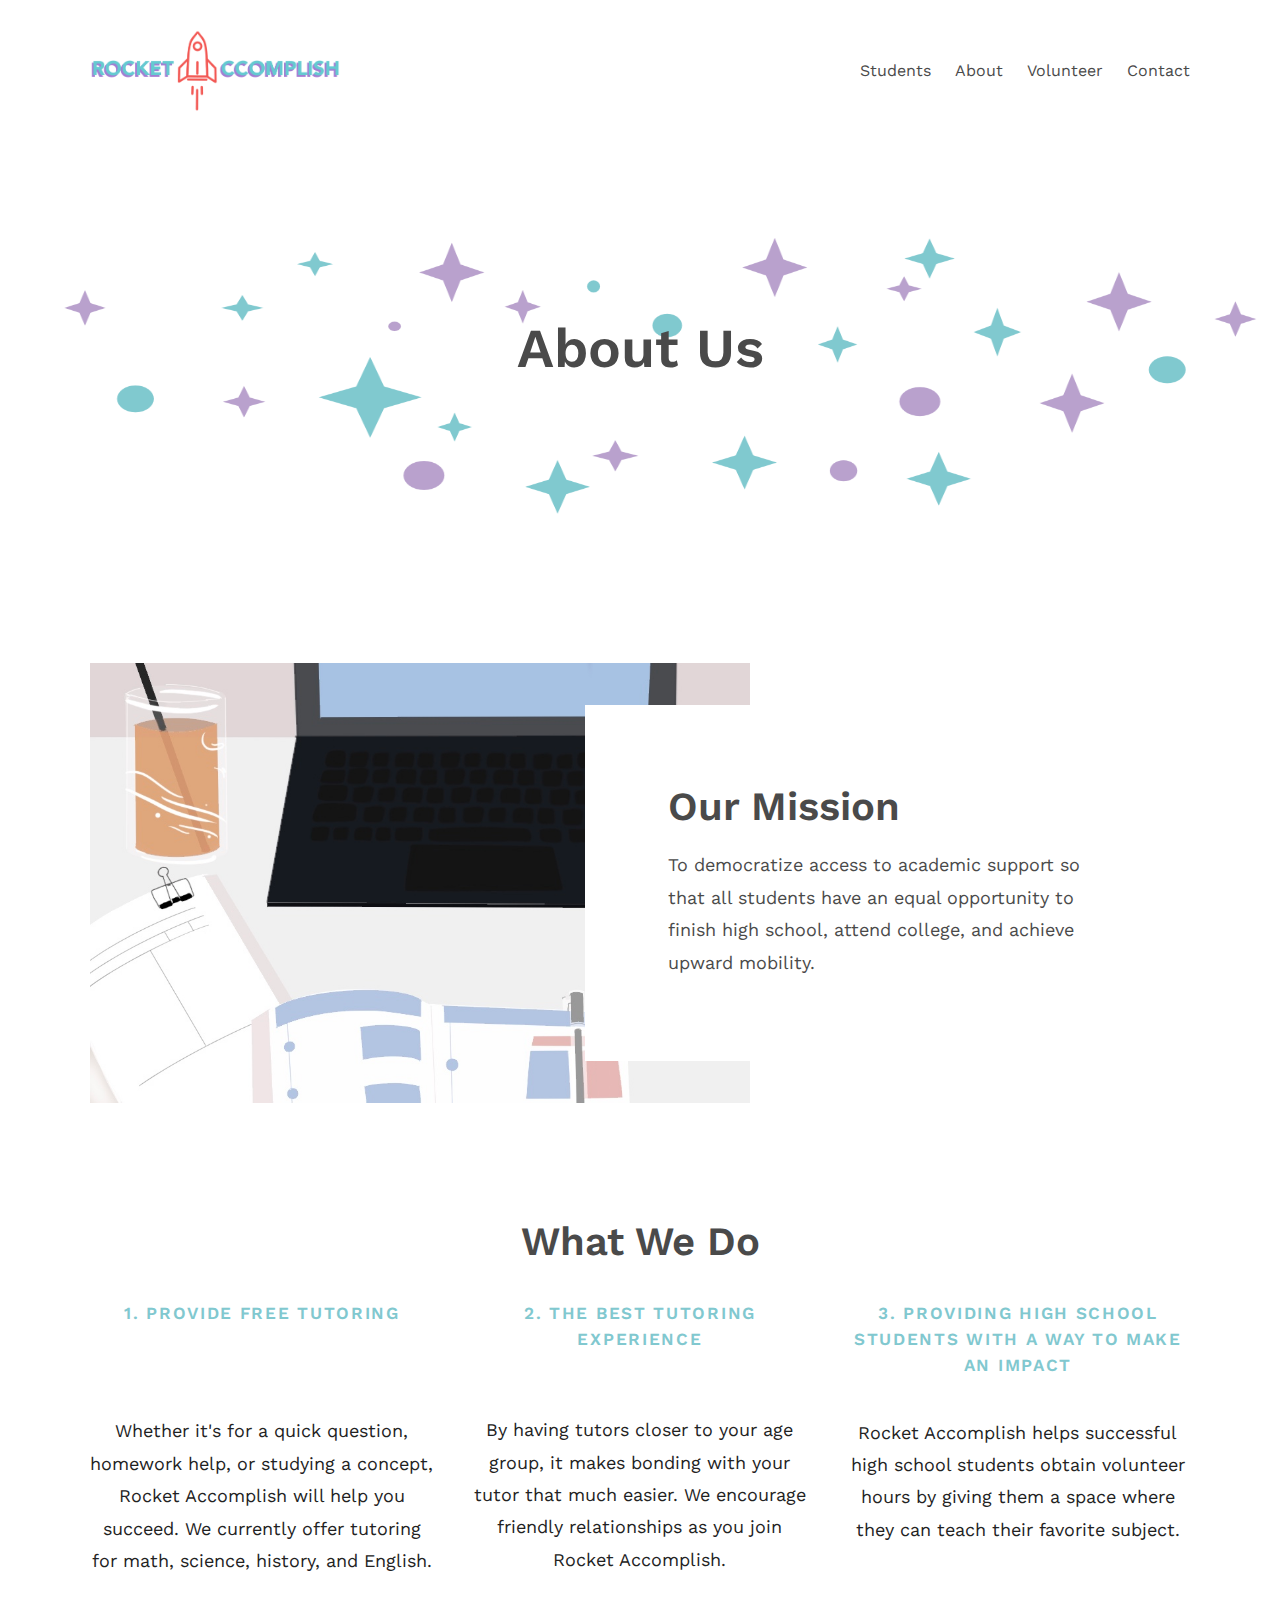
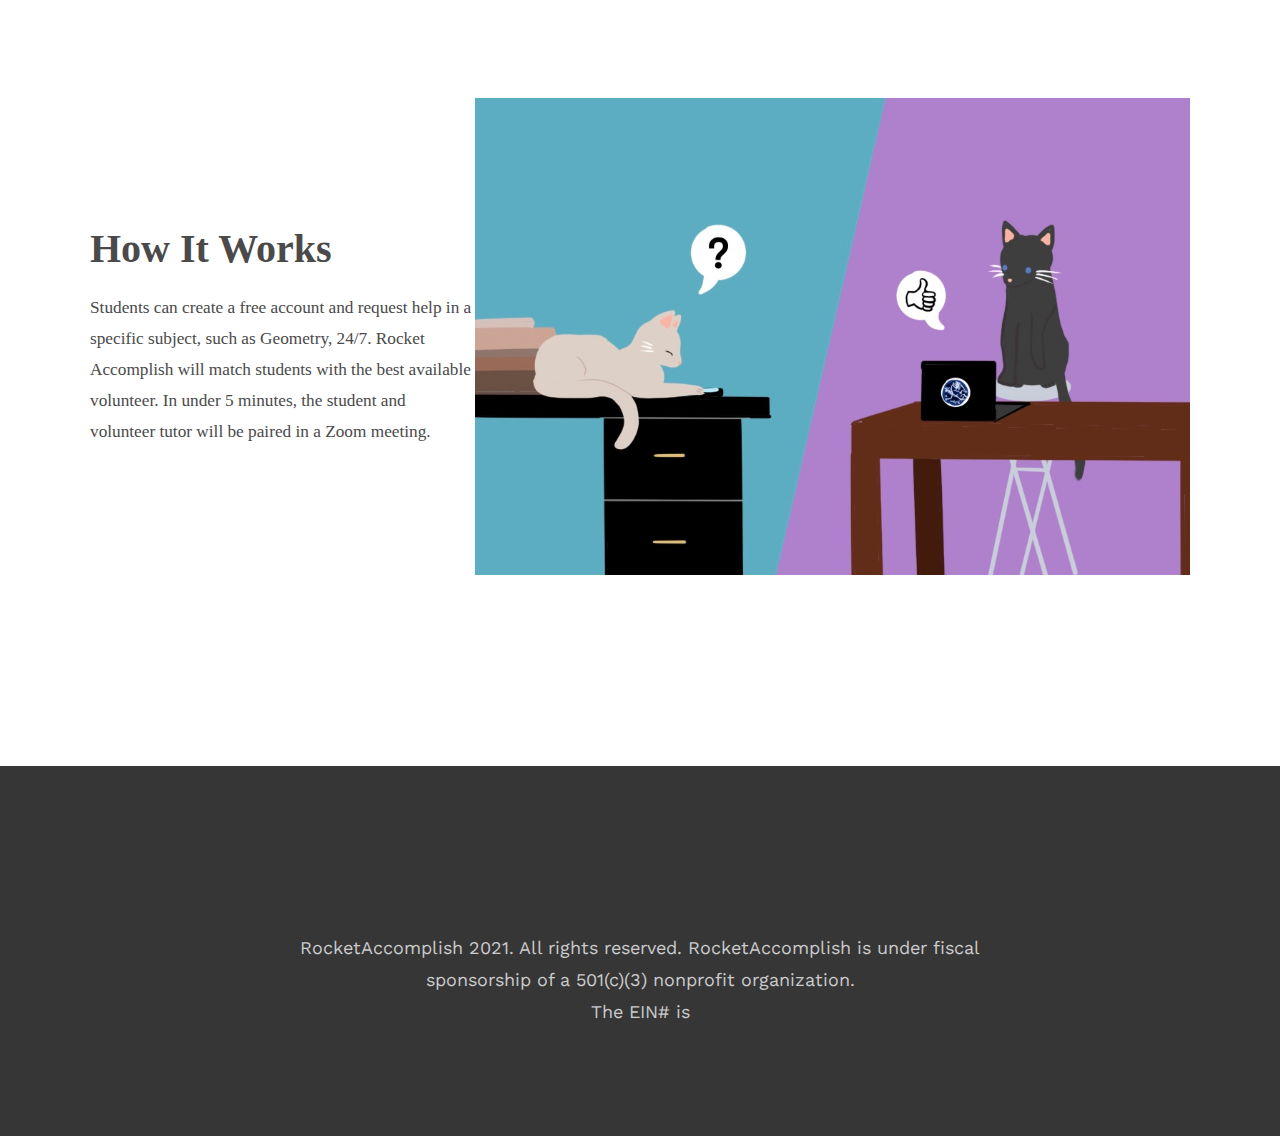
==== commit f515adb0: "Update about-us.html" ====
--- a/about-us.html
+++ b/about-us.html
@@ -201,7 +201,7 @@
       <a href="volunteer-with-us.php" class="Header-nav-folder-title" data-controller="HeaderNavFolderTouch" data-controllers-bound="HeaderNavFolderTouch">Volunteer</a>
 
      
-    </span><a href="contact.php" target="_blank" class="Header-nav-item">Contact</a>
+    </span><a href="contact.php" class="Header-nav-item" data-test="template-nav">Contact</a>
   </div>
 
               </nav></div>
@@ -280,7 +280,7 @@
                   content-fit
                 
               " data-animation-role="image" data-description="" id="yui_3_17_2_1_1614247362707_65">
-            <noscript><img src="img/workspace.jpg" alt="Our Mission - To democratize access to academic support so that all students have an equal opportunity to finish high school, attend college, and achieve upward mobility." /></noscript>
+            <noscript><img src="img/workspace.jpg" alt="Our Mission - "Without a solid foundation, no structure can stand tall." - Our mission is to make academic support widly accessable to students K-8. That way they can stand tall." /></noscript>
             <img data-src="img/workspace.jpg" data-image="img/workspace.jpg" data-image-dimensions="1080x720" data-image-focal-point="0.5,0.5" data-parent-ratio="1.5" alt="workspace.jpg" class="loaded" data-image-resolution="1000w" src="img/workspace.jpg" style="left: 0px; top: 0px; width: 660px; height: 440px; position: absolute;">
             <div class="image-overlay"></div>
           
@@ -315,7 +315,7 @@
   
 
 
-</div></div><div class="sqs-block spacer-block sqs-block-spacer" data-aspect-ratio="1.7156862745098038" data-block-type="21" id="block-yui_3_17_2_1_1611890922468_47468"><div class="sqs-block-content sqs-intrinsic" id="yui_3_17_2_1_1614247362707_115" style="padding-bottom: 1.71569%;">&nbsp;</div></div><div class="sqs-block html-block sqs-block-html" data-block-type="2" id="block-yui_3_17_2_1_1611890922468_25504"><div class="sqs-block-content"><h2 style="text-align:center;white-space:pre-wrap;">What We Do</h2></div></div><div class="row sqs-row"><div class="col sqs-col-4 span-4"><div class="sqs-block html-block sqs-block-html" data-block-type="2" id="block-yui_3_17_2_1_1611890922468_34417"><div class="sqs-block-content"><h3 style="text-align:center;white-space:pre-wrap;">1. PROVIDE FREE TUTORING</h3><p style="text-align:center;white-space:pre-wrap; margin-top: 26%;" class="">Whether it's for a quick question, homework help, or studying a concept, Rocket Accomplish will help you succeed. We currently offer tutoring for math, science, history, and English.</p></div></div></div><div class="col sqs-col-4 span-4"><div class="sqs-block html-block sqs-block-html" data-block-type="2" id="block-yui_3_17_2_1_1611890922468_37674"><div class="sqs-block-content"><h3 style="text-align:center;white-space:pre-wrap;">2. THE BEST TUTORING EXPERIENCE</h3><p style="text-align:center;white-space:pre-wrap; margin-top: 18%;" class="">Attend a tutoring session on any device at any moment. Work with capable tutors without needing to schedule a session beforehand.</p></div></div></div><div class="col sqs-col-4 span-4"><div class="sqs-block html-block sqs-block-html" data-block-type="2" id="block-yui_3_17_2_1_1611890922468_32580"><div class="sqs-block-content"><h3 style="text-align:center;white-space:pre-wrap;">3. PROVIDING HIGH SCHOOL STUDENTS WITH A WAY TO MAKE AN IMPACT</h3><p style="text-align:center;white-space:pre-wrap; margin-top: 11%;" class="">Rocket Accomplish helps successful high school students obtain volunteer hours by giving them a space where they can teach their favorite subject.</p></div></div></div></div><div class="sqs-block spacer-block sqs-block-spacer" data-aspect-ratio="2.450980392156863" data-block-type="21" id="block-yui_3_17_2_1_1611890922468_45803"><div class="sqs-block-content sqs-intrinsic" id="yui_3_17_2_1_1614247362707_118" style="padding-bottom: 2.45098%;">&nbsp;</div></div><div class="sqs-block image-block sqs-block-image sqs-text-ready" data-aspect-ratio="71.05788423153693" data-block-type="5" id="block-eea765d2e9825c87a996"><div class="sqs-block-content" id="yui_3_17_2_1_1614247362707_93">
+</div></div><div class="sqs-block spacer-block sqs-block-spacer" data-aspect-ratio="1.7156862745098038" data-block-type="21" id="block-yui_3_17_2_1_1611890922468_47468"><div class="sqs-block-content sqs-intrinsic" id="yui_3_17_2_1_1614247362707_115" style="padding-bottom: 1.71569%;">&nbsp;</div></div><div class="sqs-block html-block sqs-block-html" data-block-type="2" id="block-yui_3_17_2_1_1611890922468_25504"><div class="sqs-block-content"><h2 style="text-align:center;white-space:pre-wrap;">What We Do</h2></div></div><div class="row sqs-row"><div class="col sqs-col-4 span-4"><div class="sqs-block html-block sqs-block-html" data-block-type="2" id="block-yui_3_17_2_1_1611890922468_34417"><div class="sqs-block-content"><h3 style="text-align:center;white-space:pre-wrap;">1. PROVIDE FREE TUTORING</h3><p style="text-align:center;white-space:pre-wrap; margin-top: 26%;" class="">Whether it's for a quick question, homework help, or studying a concept, Rocket Accomplish will help you succeed. We currently offer tutoring for math, science, history, and English.</p></div></div></div><div class="col sqs-col-4 span-4"><div class="sqs-block html-block sqs-block-html" data-block-type="2" id="block-yui_3_17_2_1_1611890922468_37674"><div class="sqs-block-content"><h3 style="text-align:center;white-space:pre-wrap;">2. THE BEST TUTORING EXPERIENCE</h3><p style="text-align:center;white-space:pre-wrap; margin-top: 18%;" class="">By having tutors closer to your age group, it makes bonding with your tutor that much easier. We encourage friendly relationships as you join Rocket Accomplish.</p></div></div></div><div class="col sqs-col-4 span-4"><div class="sqs-block html-block sqs-block-html" data-block-type="2" id="block-yui_3_17_2_1_1611890922468_32580"><div class="sqs-block-content"><h3 style="text-align:center;white-space:pre-wrap;">3. PROVIDING HIGH SCHOOL STUDENTS WITH A WAY TO MAKE AN IMPACT</h3><p style="text-align:center;white-space:pre-wrap; margin-top: 11%;" class="">Rocket Accomplish helps successful high school students obtain volunteer hours by giving them a space where they can teach their favorite subject.</p></div></div></div></div><div class="sqs-block spacer-block sqs-block-spacer" data-aspect-ratio="2.450980392156863" data-block-type="21" id="block-yui_3_17_2_1_1611890922468_45803"><div class="sqs-block-content sqs-intrinsic" id="yui_3_17_2_1_1614247362707_118" style="padding-bottom: 2.45098%;">&nbsp;</div></div><div class="sqs-block image-block sqs-block-image sqs-text-ready" data-aspect-ratio="71.05788423153693" data-block-type="5" id="block-eea765d2e9825c87a996"><div class="sqs-block-content" id="yui_3_17_2_1_1614247362707_93">
 
 
 
@@ -422,4 +422,4 @@
 
   
 
-</body></html>+</body></html>
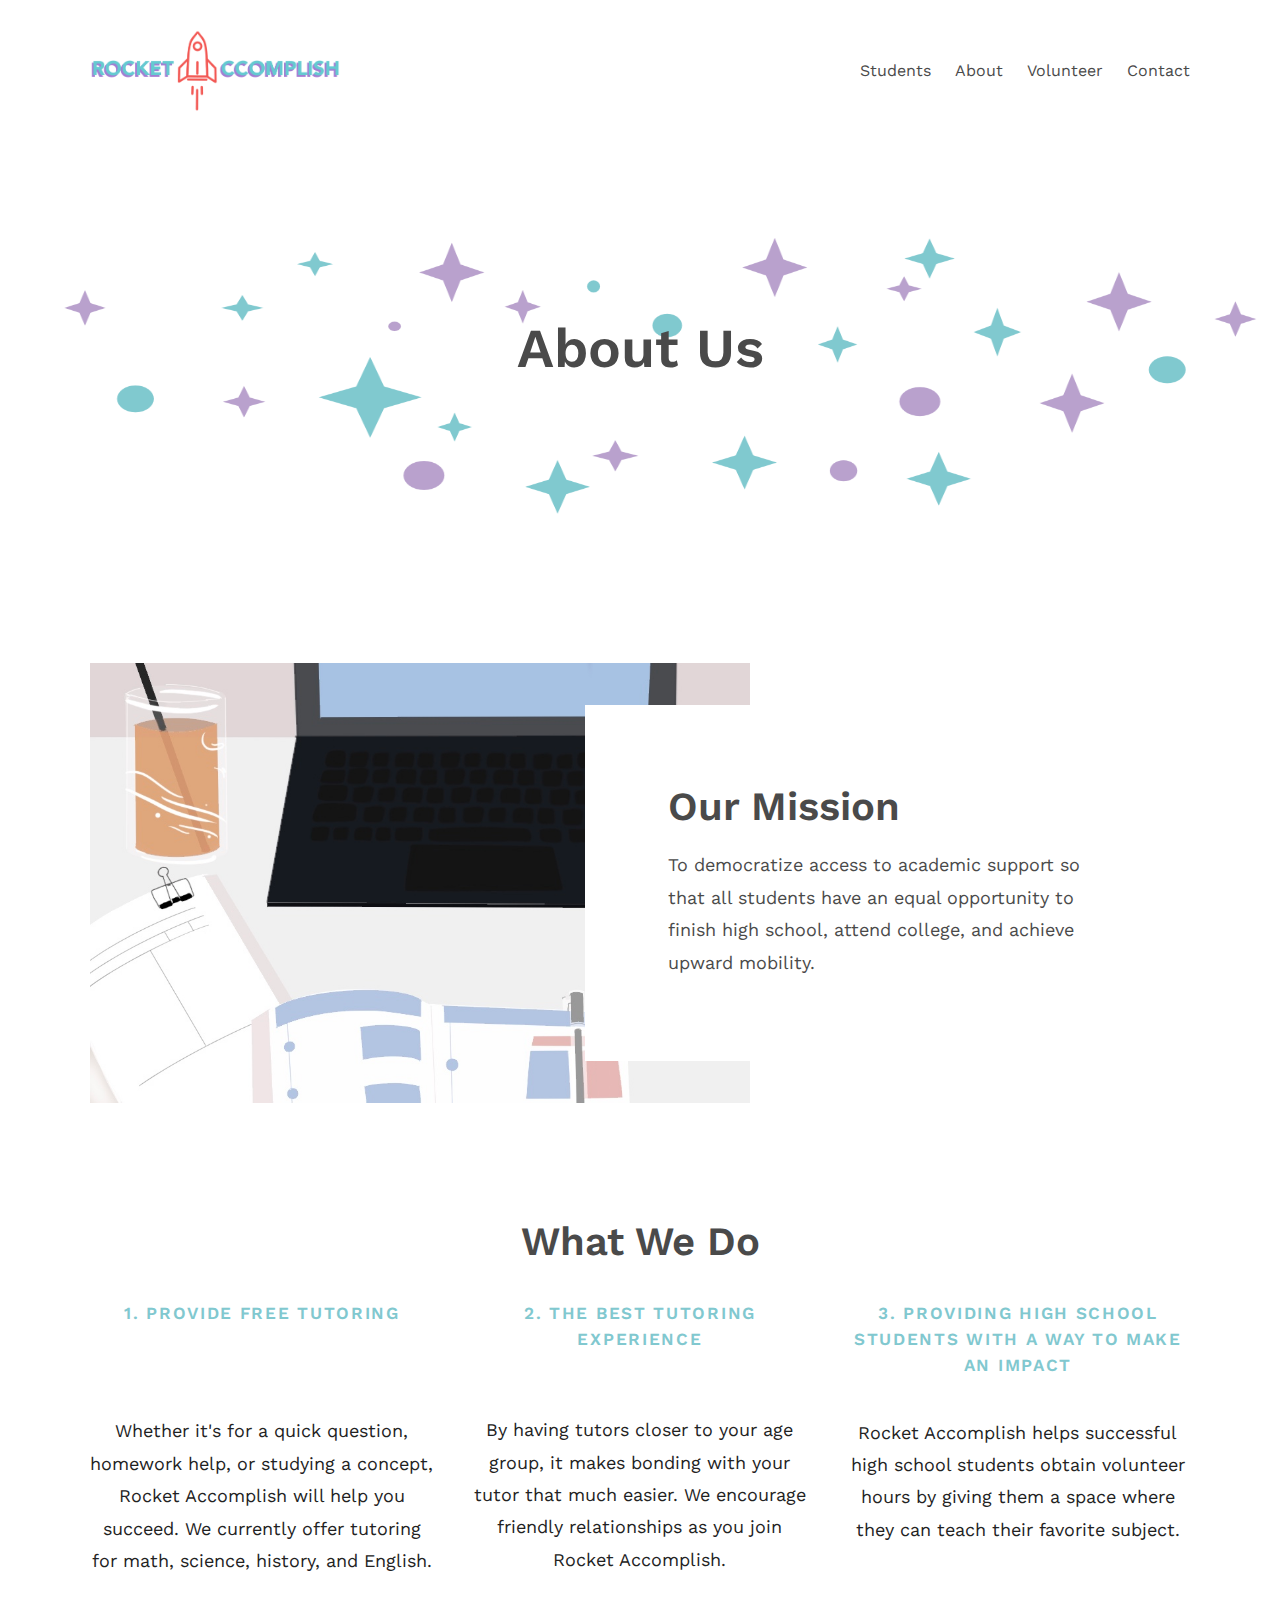
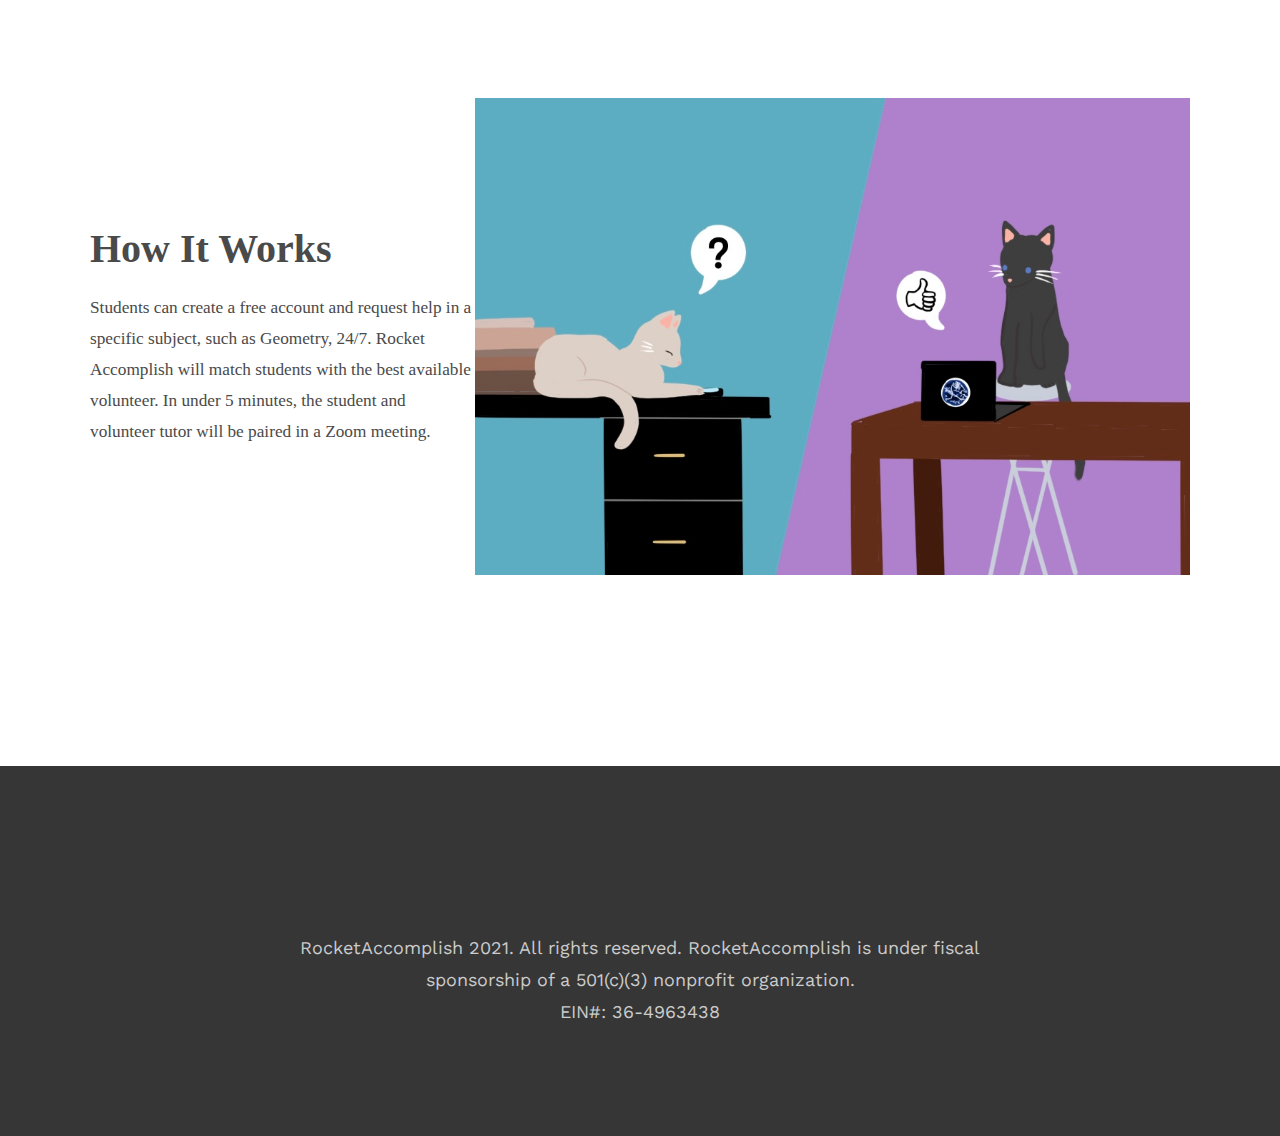
==== commit df69c64e: "EIN" ====
--- a/about-us.html
+++ b/about-us.html
@@ -122,10 +122,10 @@
             <a href="about-us.html" class="Mobile-overlay-nav-item">
               About
             </a><br>
-            <a href="volunteer-with-us.php" class="Mobile-overlay-nav-item">
+            <a href="volunteer-with-us.html" class="Mobile-overlay-nav-item">
               Volunteer
             </a><br>
-              <a href="contact.php" target="_blank" class="Mobile-overlay-nav-item">
+              <a href="contact.html" target="_blank" class="Mobile-overlay-nav-item">
               Contact 
             </a>
          </nav>
@@ -198,10 +198,10 @@
       
     </span><span class="Header-nav-item Header-nav-item--folder">
 
-      <a href="volunteer-with-us.php" class="Header-nav-folder-title" data-controller="HeaderNavFolderTouch" data-controllers-bound="HeaderNavFolderTouch">Volunteer</a>
+      <a href="volunteer-with-us.html" class="Header-nav-folder-title" data-controller="HeaderNavFolderTouch" data-controllers-bound="HeaderNavFolderTouch">Volunteer</a>
 
      
-    </span><a href="contact.php" class="Header-nav-item" data-test="template-nav">Contact</a>
+    </span><a href="contact.html" class="Header-nav-item" data-test="template-nav">Contact</a>
   </div>
 
               </nav></div>
@@ -339,7 +339,7 @@
                   content-fit
                 
               " data-animation-role="image" data-description="" id="yui_3_17_2_1_1614247362707_90">
-            <noscript><img src="img/texting.jpg" alt="How It Works - Eligible students can create a free account and request help in a specific subject (e.g., Algebra) 24/7. When UPchieve gets a request, we search for an available volunteer who is certified in that subject. In under 5 minutes, the student and volunteer are paired in our virtual classroom." /></noscript>
+            <noscript><img src="img/texting.jpg" alt="How It Works - Eligible students can create a free account and request help in a specific subject (e.g., Algebra) 24/7. When UPchieve gets a request, we search for an available volunteer who is certified in that subject. The student will then be personally paired with a tutor to work closely with them." /></noscript>
             <img data-src="img/texting.jpg" data-image="img/texting.jpg" data-image-dimensions="1512x1008" data-image-focal-point="0.5,0.5" data-parent-ratio="1.5" alt="texting.jpg" class="loaded" data-image-resolution="1500w" src="img/texting.jpg" style="left: 0px; top: 0.166667px; width: 715px; height: 476.667px; position: absolute;">
             <div class="image-overlay"></div>
           
@@ -387,7 +387,7 @@
   <div class="Footer-inner clear">
 
     <div class="sqs-layout sqs-grid-12 columns-12 Footer-blocks Footer-blocks--top sqs-alternate-block-style-container" data-layout-label="Footer Top Blocks" data-type="block-field" data-updated-on="1612283923550" id="footerBlocksTop"><div class="row sqs-row"><div class="col sqs-col-12 span-12"><div class="sqs-block spacer-block sqs-block-spacer" data-aspect-ratio="1.1029411764705883" data-block-type="21" id="block-yui_3_17_2_1_1612217581907_37779"><div class="sqs-block-content sqs-intrinsic" id="yui_3_17_2_1_1614236259297_293" style="padding-bottom: 1.10294%;">&nbsp;</div></div><div class="sqs-block html-block sqs-block-html" data-block-type="2" id="block-d452ebe414b11a267fe4"><div class="sqs-block-content"><p style="text-align:center;white-space:pre-wrap;" class="">RocketAccomplish 2021. All rights reserved. RocketAccomplish is under fiscal
-sponsorship of a 501(c)(3) nonprofit organization.<br>The EIN# is</p></div></div></div></div></div>
+sponsorship of a 501(c)(3) nonprofit organization.<br>EIN#: 36-4963438</p></div></div></div></div></div>
 
     <div class="Footer-middle">
       <div class="Footer-business">
